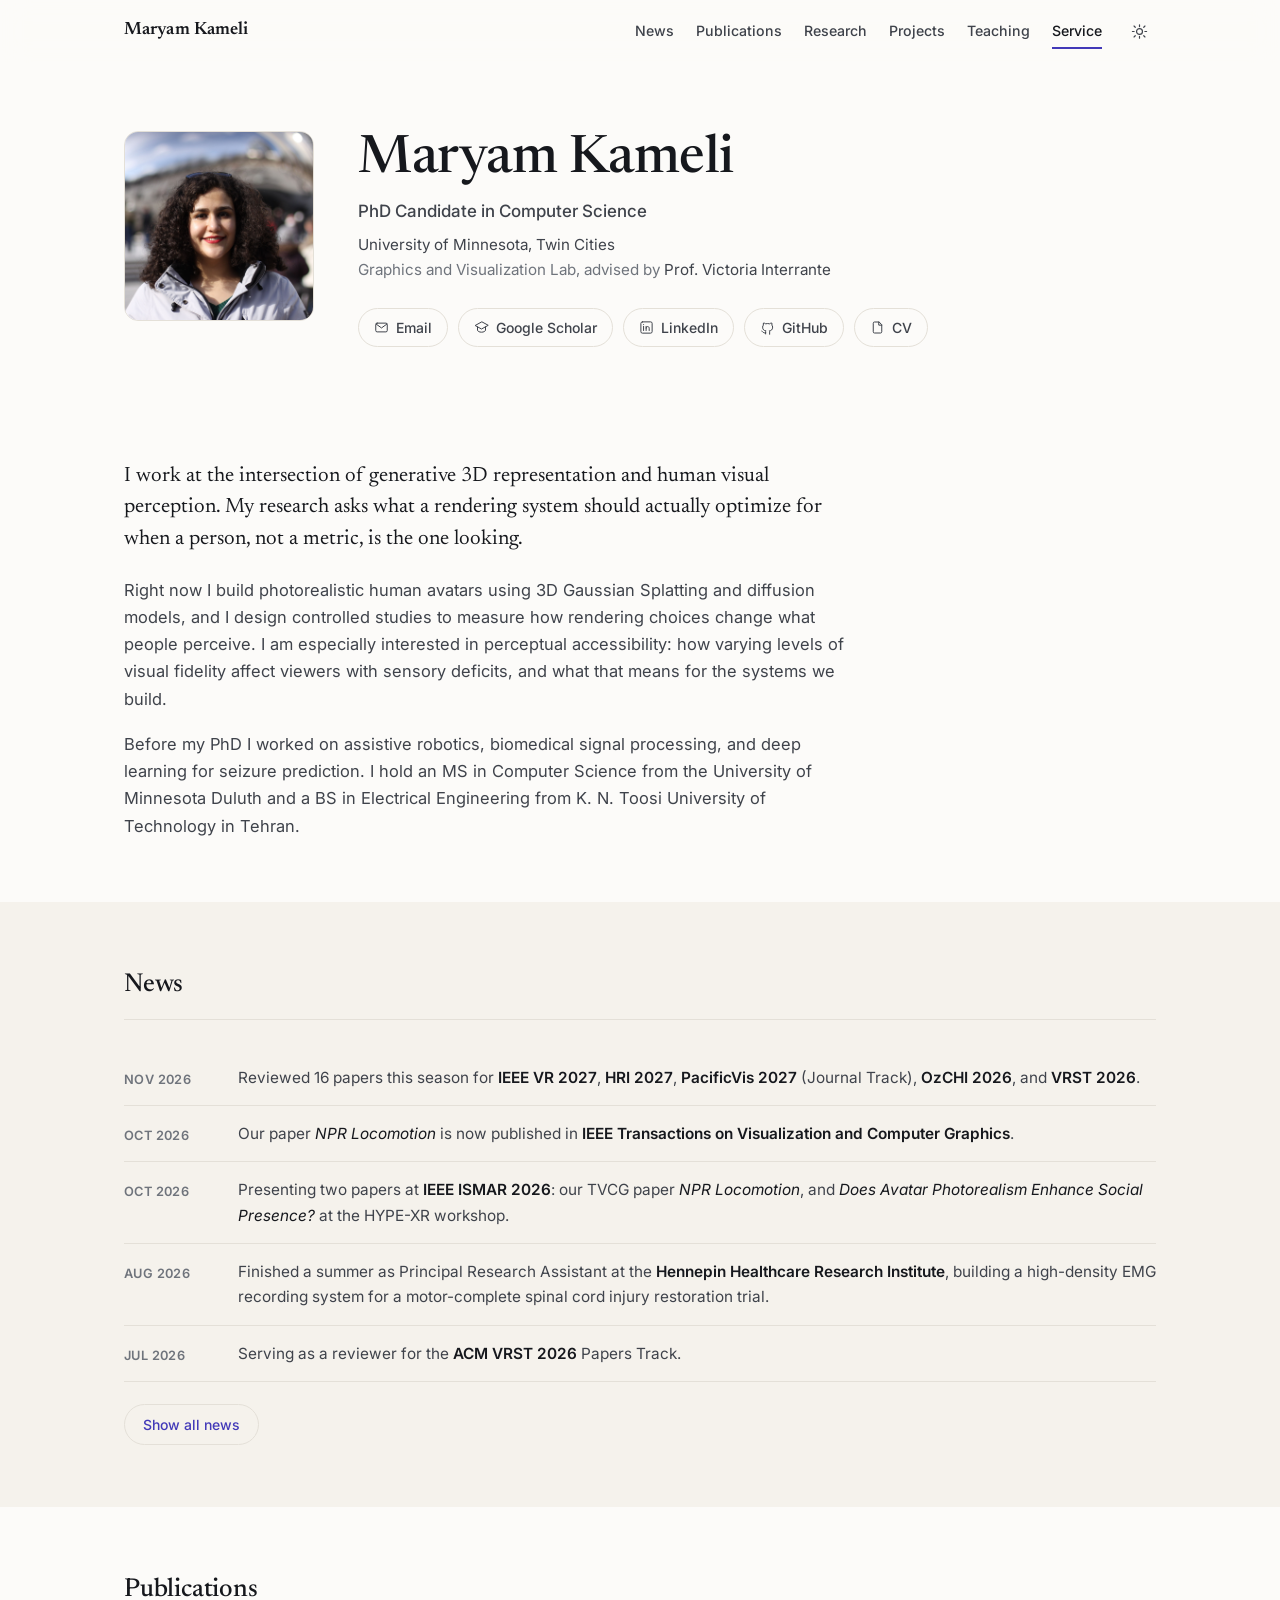
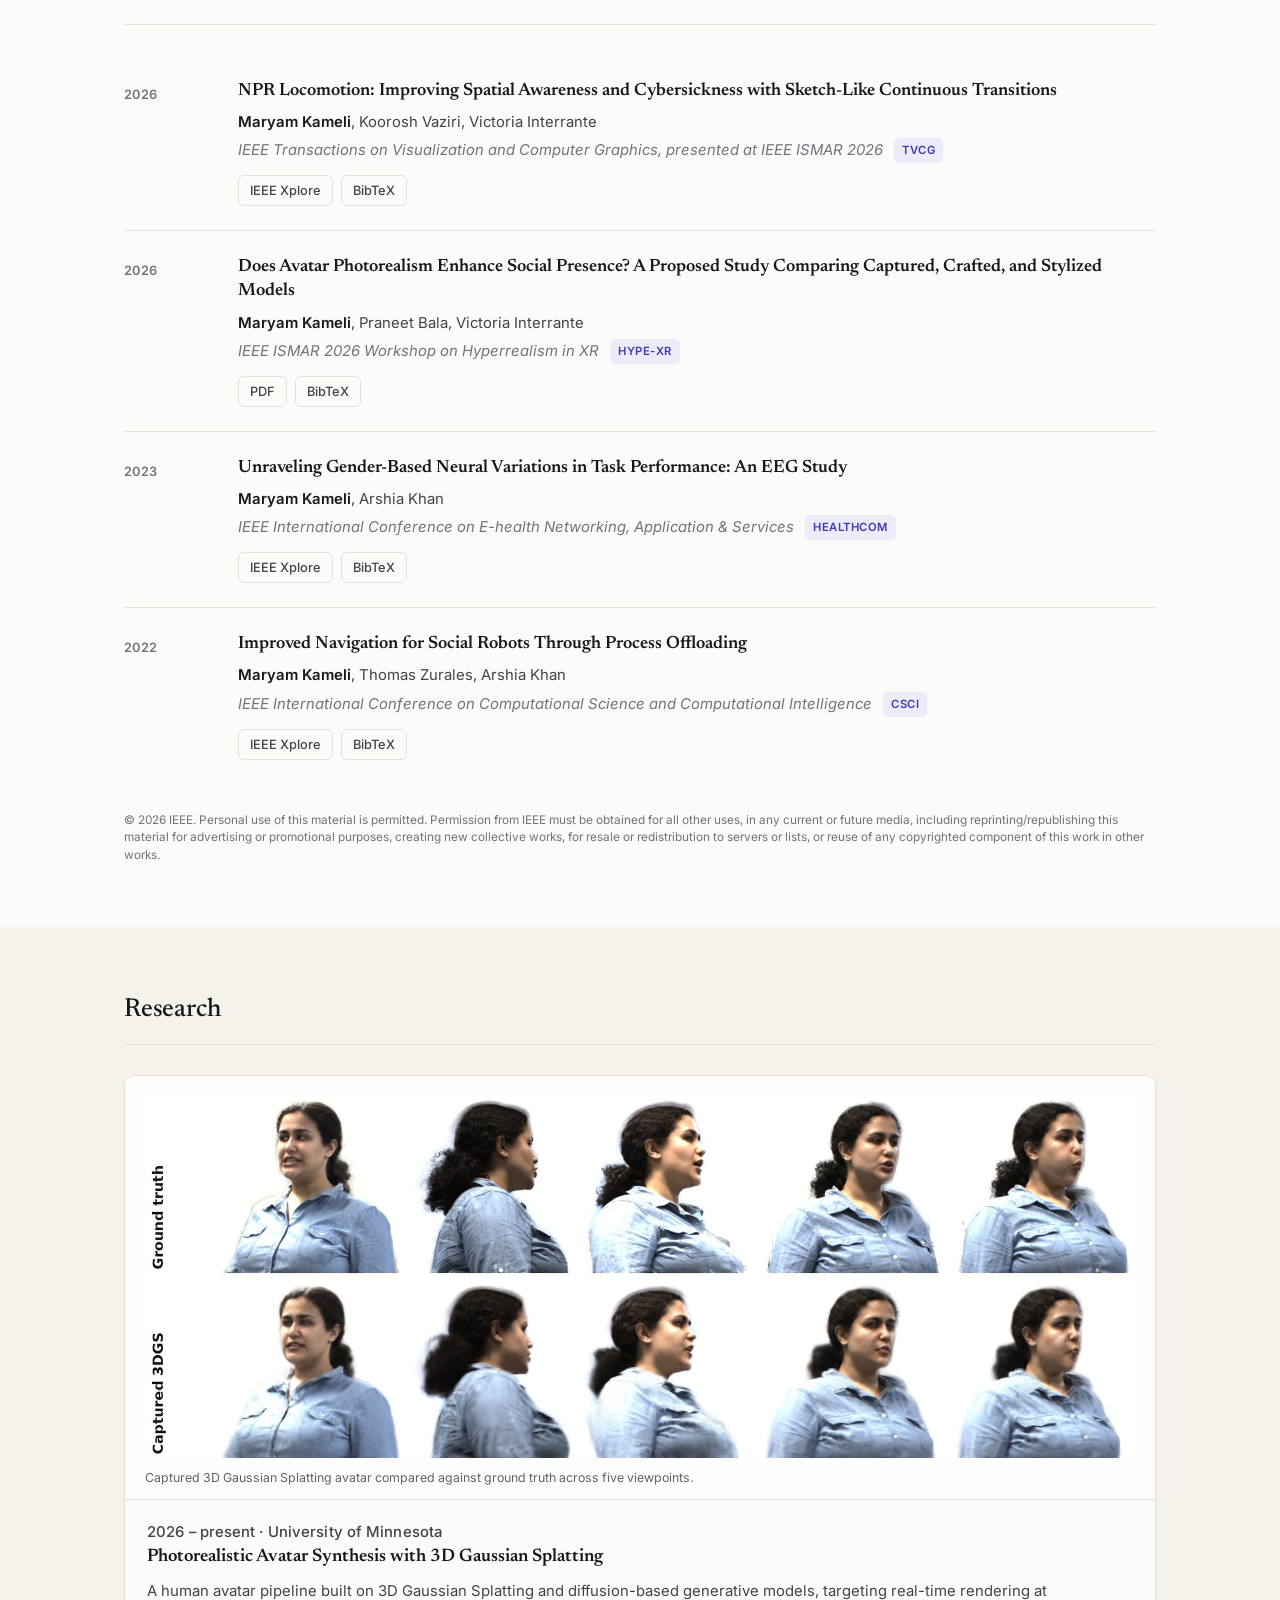
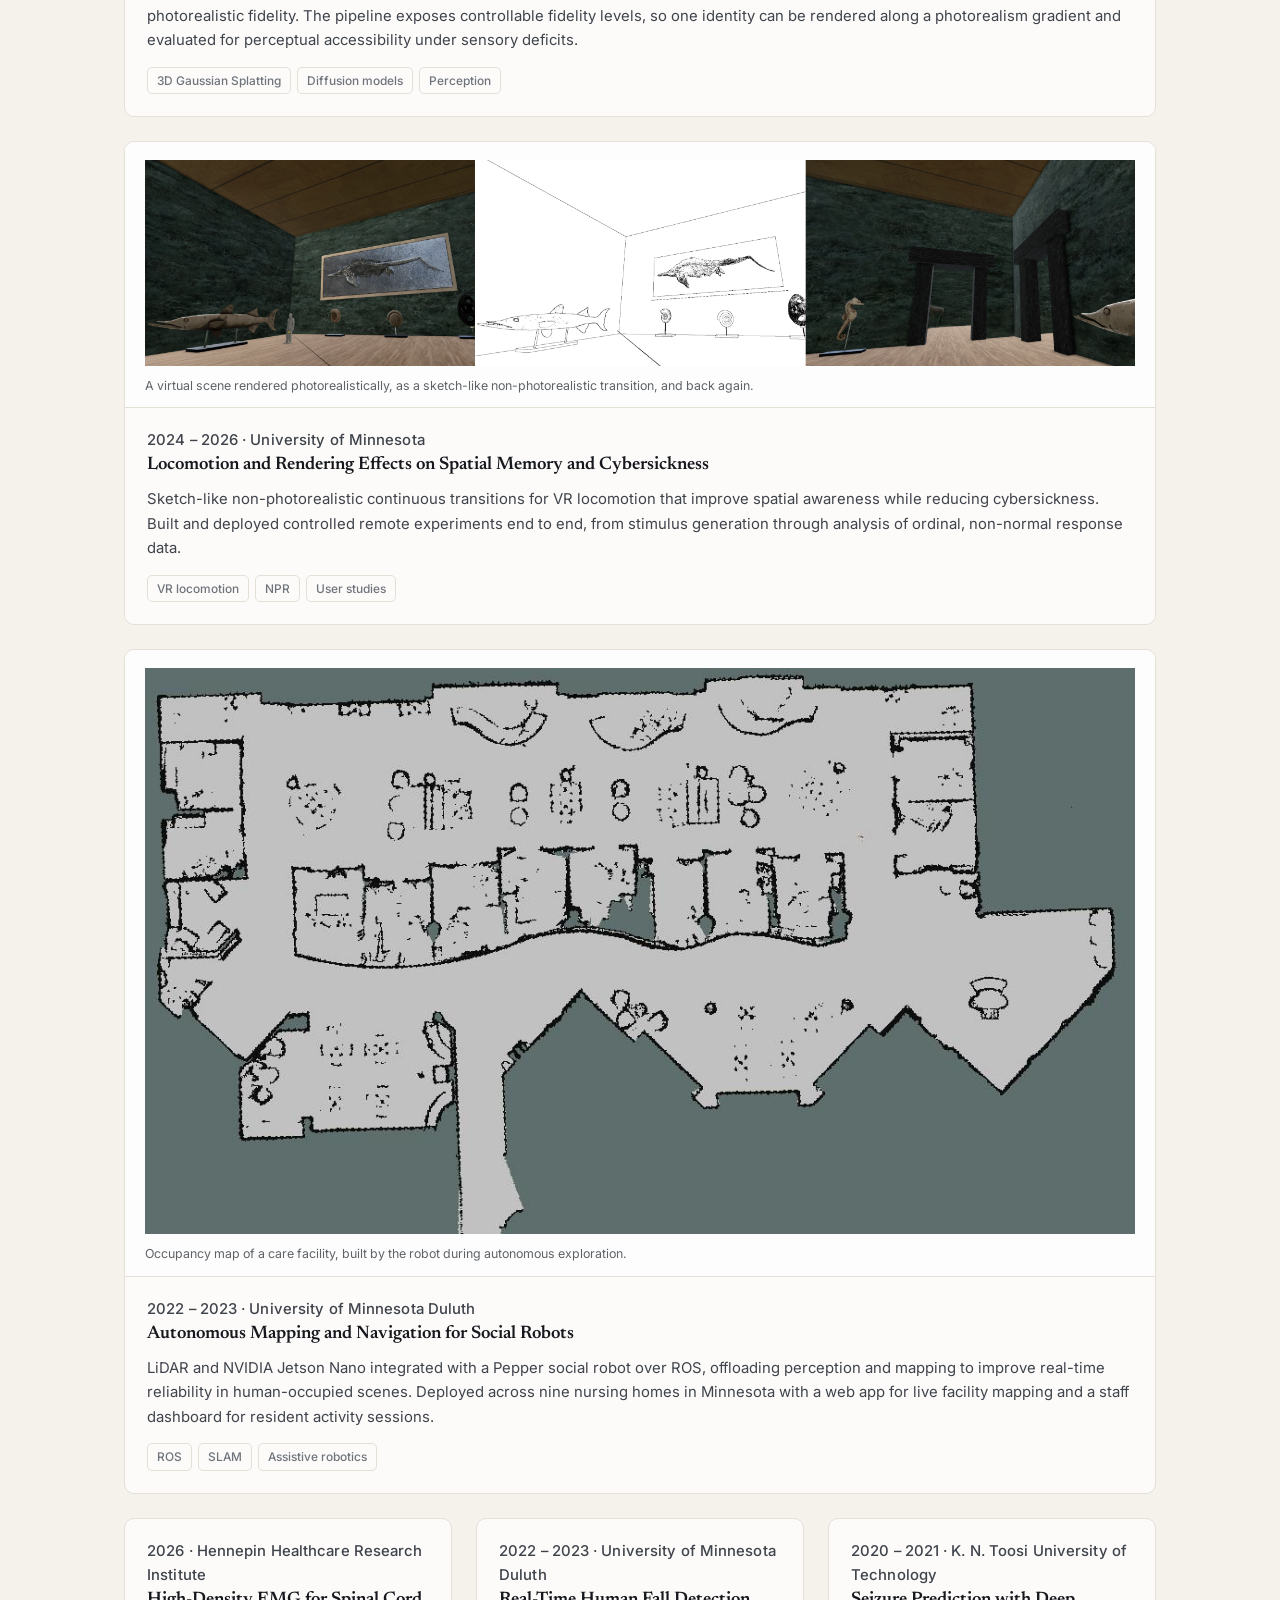
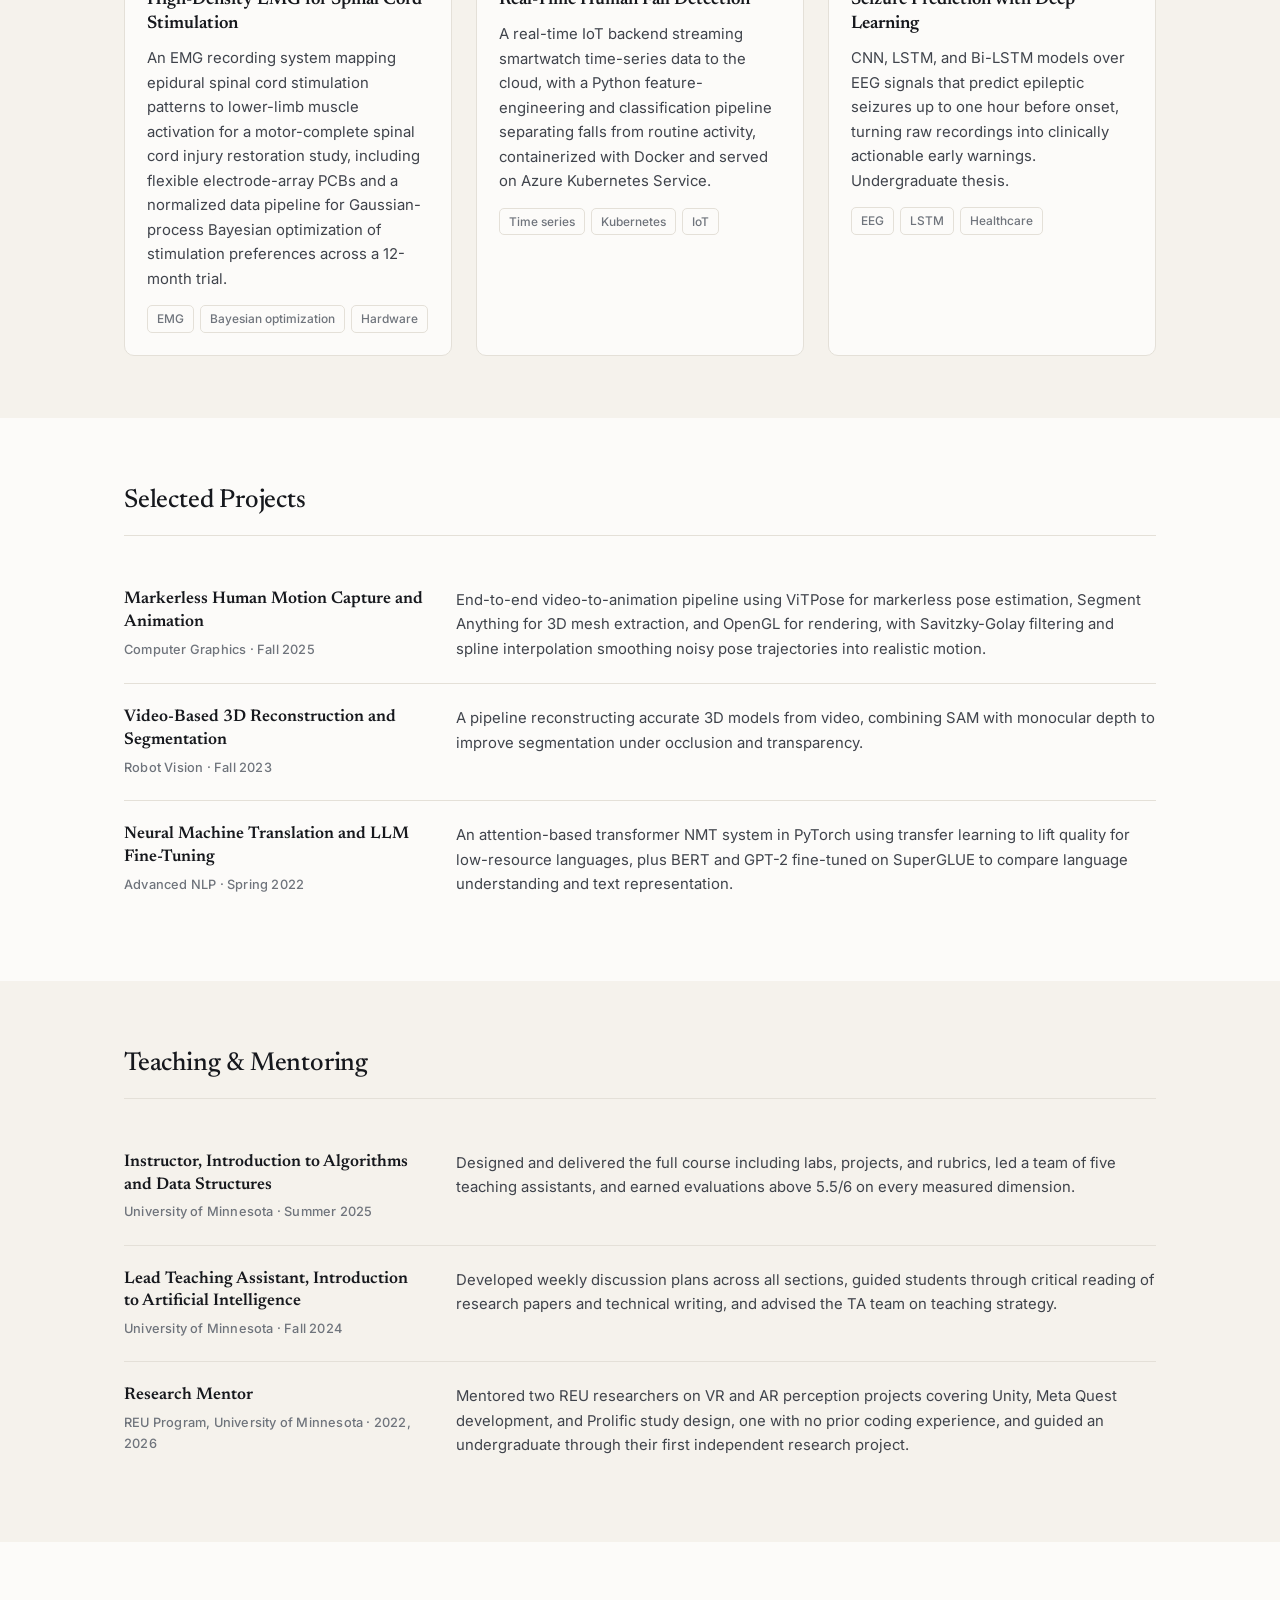
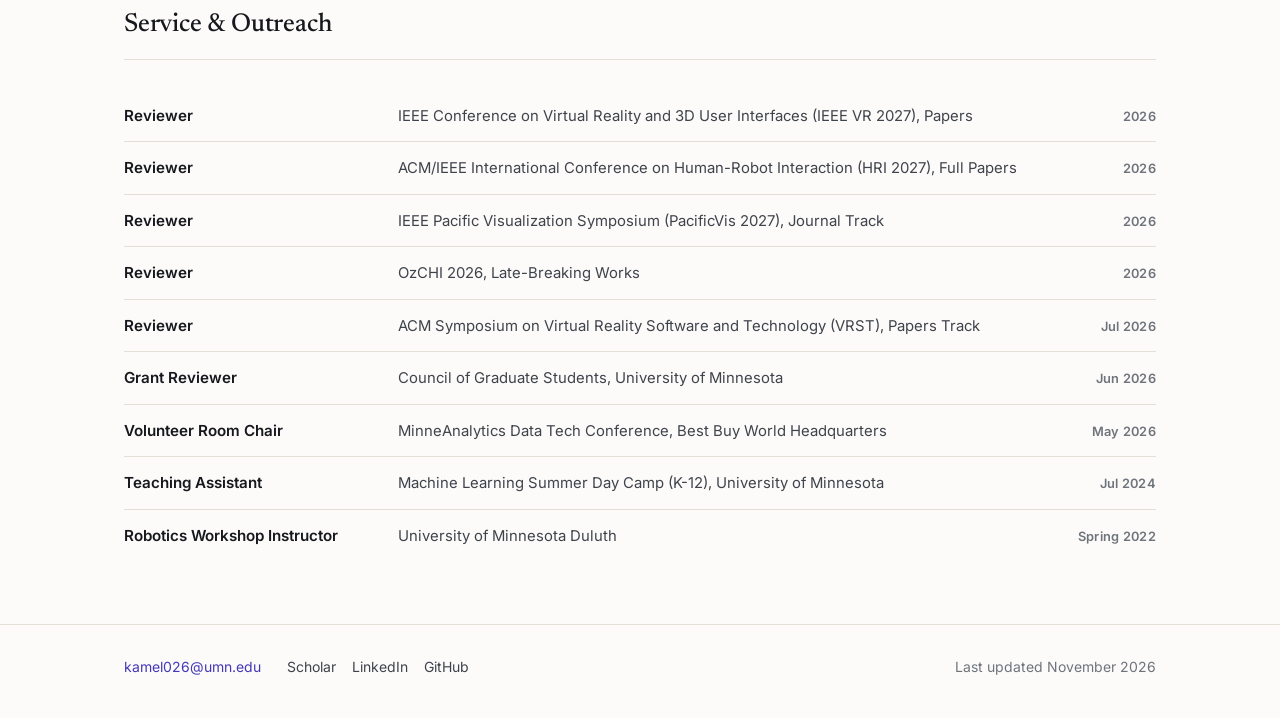
==== index.html @ 45cff77f "Add 2026 reviewing service" ====
<!DOCTYPE html>
<html lang="en">
<head>
<meta charset="utf-8">
<meta name="viewport" content="width=device-width, initial-scale=1">

<!-- ============ EDIT: page title and description ============ -->
<title>Maryam Kameli</title>
<meta name="description" content="Maryam Kameli is a PhD candidate in Computer Science at the University of Minnesota working on generative 3D representation and human visual perception.">
<meta name="author" content="Maryam Kameli">

<!-- Social preview. Replace the URL with your real site once it is live. -->
<meta property="og:type" content="website">
<meta property="og:title" content="Maryam Kameli">
<meta property="og:description" content="PhD candidate in Computer Science at the University of Minnesota. Generative 3D representation and human visual perception.">
<meta property="og:url" content="https://maryamkameli.github.io/">
<meta property="og:image" content="https://maryamkameli.github.io/assets/photo.jpg">
<meta name="twitter:card" content="summary">

<link rel="canonical" href="https://maryamkameli.github.io/">
<link rel="icon" href="data:image/svg+xml,<svg xmlns='http://www.w3.org/2000/svg' viewBox='0 0 100 100'><text y='.9em' font-size='90'>M</text></svg>">

<link rel="preconnect" href="https://fonts.googleapis.com">
<link rel="preconnect" href="https://fonts.gstatic.com" crossorigin>
<link href="https://fonts.googleapis.com/css2?family=Inter:wght@400;500;600&family=Newsreader:ital,opsz,wght@0,6..72,400;0,6..72,500;0,6..72,600;1,6..72,400&display=swap" rel="stylesheet">

<link rel="stylesheet" href="style.css">
</head>

<body>
<a class="skip" href="#main">Skip to content</a>

<!-- ============================ NAV ============================ -->
<header class="nav" id="nav">
  <div class="nav-inner">
    <a class="nav-name" href="#top">Maryam Kameli</a>

    <nav class="nav-links" id="navLinks" aria-label="Section navigation">
      <a href="#news">News</a>
      <a href="#publications">Publications</a>
      <a href="#research">Research</a>
      <a href="#projects">Projects</a>
      <a href="#teaching">Teaching</a>
      <a href="#service">Service</a>
    </nav>

    <div class="nav-actions">
      <button class="icon-btn" id="themeBtn" type="button" aria-label="Switch color theme">
        <svg class="i-sun" viewBox="0 0 24 24" aria-hidden="true"><circle cx="12" cy="12" r="4.2"/><path d="M12 2.6v2.4M12 19v2.4M4.4 12H2M22 12h-2.4M6.0 6.0 4.3 4.3M19.7 19.7 18 18M18 6.0l1.7-1.7M4.3 19.7 6.0 18"/></svg>
        <svg class="i-moon" viewBox="0 0 24 24" aria-hidden="true"><path d="M20.2 14.2A8.2 8.2 0 0 1 9.8 3.8a8.4 8.4 0 1 0 10.4 10.4z"/></svg>
      </button>
      <button class="icon-btn menu-btn" id="menuBtn" type="button" aria-label="Open menu" aria-expanded="false">
        <svg viewBox="0 0 24 24" aria-hidden="true"><path d="M3.5 7h17M3.5 12h17M3.5 17h17"/></svg>
      </button>
    </div>
  </div>
</header>

<main id="main">
<span id="top"></span>

<!-- ============================ HERO ============================ -->
<section class="hero">
  <div class="wrap hero-grid">

    <!-- EDIT: drop a square photo at assets/photo.jpg. If the file is missing,
         the initials below show instead, so the page never looks broken. -->
    <div class="portrait">
      <img src="assets/photo.jpg" alt="Maryam Kameli" onerror="this.style.display='none';this.nextElementSibling.style.display='flex'">
      <div class="portrait-fallback" style="display:none">MK</div>
    </div>

    <div class="hero-text">
      <h1>Maryam Kameli</h1>
      <p class="hero-role">PhD Candidate in Computer Science</p>
      <p class="hero-aff">
        <a href="https://cse.umn.edu/cs">University of Minnesota, Twin Cities</a><br>
        Graphics and Visualization Lab, advised by
        <a href="https://www-users.cse.umn.edu/~interran/">Prof. Victoria Interrante</a>
      </p>

      <!-- EDIT: your links. Delete any line you do not want. -->
      <ul class="links">
        <li><a href="mailto:kamel026@umn.edu">
          <svg viewBox="0 0 24 24" aria-hidden="true"><rect x="2.8" y="5" width="18.4" height="14" rx="2.2"/><path d="m3.4 6.5 8.6 6.2 8.6-6.2"/></svg>Email</a></li>
        <li><a href="https://scholar.google.com/citations?user=oxiSefEAAAAJ">
          <svg viewBox="0 0 24 24" aria-hidden="true"><path d="M12 3.2 1.8 8.8 12 14.4l10.2-5.6z"/><path d="M5.6 11v5.1c0 1.9 2.9 3.4 6.4 3.4s6.4-1.5 6.4-3.4V11"/></svg>Google Scholar</a></li>
        <li><a href="https://www.linkedin.com/in/maryam-kameli/">
          <svg viewBox="0 0 24 24" aria-hidden="true"><rect x="3" y="3" width="18" height="18" rx="2.4"/><path d="M7.3 10.2v6.6M7.3 7.4v.05M11.4 16.8v-6.6M11.4 13.1c0-1.6.9-2.6 2.4-2.6s2.5 1 2.5 2.7v3.6"/></svg>LinkedIn</a></li>
        <li><a href="https://github.com/maryamkameli">
          <svg viewBox="0 0 24 24" aria-hidden="true"><path d="M9.2 20.5c-4.4 1.3-4.4-2.3-6.2-2.8m12.4 5.1v-3.5c0-1 .1-1.4-.5-2 2.8-.3 5.3-1.4 5.3-6a4.7 4.7 0 0 0-1.3-3.2 4.3 4.3 0 0 0-.1-3.3s-1.1-.3-3.5 1.3a12 12 0 0 0-6.2 0C6.7 4.5 5.6 4.8 5.6 4.8a4.3 4.3 0 0 0-.1 3.3A4.7 4.7 0 0 0 4.2 11.3c0 4.6 2.5 5.7 5.3 6-.4.4-.5.9-.5 1.5v3.5"/></svg>GitHub</a></li>
        <!-- EDIT: put your CV pdf at assets/cv.pdf -->
        <li><a href="assets/cv.pdf">
          <svg viewBox="0 0 24 24" aria-hidden="true"><path d="M14 3.2H7.2A2 2 0 0 0 5.2 5.2v13.6a2 2 0 0 0 2 2h9.6a2 2 0 0 0 2-2V8.2z"/><path d="M14 3.2v5h4.8"/></svg>CV</a></li>
      </ul>
    </div>
  </div>
</section>

<!-- ============================ ABOUT ============================ -->
<section class="section" id="about">
  <div class="wrap">
    <!-- EDIT: this is your bio. Keep it to two or three short paragraphs. -->
    <div class="prose">
      <p class="lead">I work at the intersection of generative 3D representation and human visual perception. My research asks what a rendering system should actually optimize for when a person, not a metric, is the one looking.</p>

      <p>Right now I build photorealistic human avatars using 3D Gaussian Splatting and diffusion models, and I design controlled studies to measure how rendering choices change what people perceive. I am especially interested in perceptual accessibility: how varying levels of visual fidelity affect viewers with sensory deficits, and what that means for the systems we build.</p>

      <p>Before my PhD I worked on assistive robotics, biomedical signal processing, and deep learning for seizure prediction. I hold an MS in Computer Science from the University of Minnesota Duluth and a BS in Electrical Engineering from K. N. Toosi University of Technology in Tehran.</p>
    </div>
  </div>
</section>

<!-- ============================ NEWS ============================
     TO ADD AN ITEM: copy one <li class="news-item"> block, put it at the
     TOP of the list, and edit the date and text. Nothing else to change.
     Items past the fifth are hidden behind the "Show all" button.
================================================================= -->
<section class="section alt" id="news">
  <div class="wrap">
    <h2 class="h-section">News</h2>

    <ul class="news" id="newsList">

      <li class="news-item">
        <div class="news-date">Nov 2026</div>
        <div class="news-body">Reviewed 16 papers this season for <strong>IEEE VR 2027</strong>, <strong>HRI 2027</strong>, <strong>PacificVis 2027</strong> (Journal Track), <strong>OzCHI 2026</strong>, and <strong>VRST 2026</strong>.</div>
      </li>

      <li class="news-item">
        <div class="news-date">Oct 2026</div>
        <div class="news-body">Our paper <a href="https://doi.org/10.1109/TVCG.2026.3747469"><em>NPR Locomotion</em></a> is now published in <strong>IEEE Transactions on Visualization and Computer Graphics</strong>.</div>
      </li>

      <li class="news-item">
        <div class="news-date">Oct 2026</div>
        <div class="news-body">Presenting two papers at <strong>IEEE ISMAR 2026</strong>: our TVCG paper <a href="#publications"><em>NPR Locomotion</em></a>, and <a href="#publications"><em>Does Avatar Photorealism Enhance Social Presence?</em></a> at the HYPE-XR workshop.</div>
      </li>

      <li class="news-item">
        <div class="news-date">Aug 2026</div>
        <div class="news-body">Finished a summer as Principal Research Assistant at the <strong>Hennepin Healthcare Research Institute</strong>, building a high-density EMG recording system for a motor-complete spinal cord injury restoration trial.</div>
      </li>

      <li class="news-item">
        <div class="news-date">Jul 2026</div>
        <div class="news-body">Serving as a reviewer for the <strong>ACM VRST 2026</strong> Papers Track.</div>
      </li>

      <li class="news-item">
        <div class="news-date">Jun 2026</div>
        <div class="news-body">Mentored two undergraduate researchers through the <strong>REU program</strong> at the University of Minnesota on VR and AR perception projects.</div>
      </li>

      <!-- EDIT: set the real month for this paper -->
      <li class="news-item">
        <div class="news-date">2026</div>
        <div class="news-body">Our paper <em>Does Avatar Photorealism Enhance Social Presence?</em> was accepted to the <strong>IEEE ISMAR Workshop on Hyperrealism in XR</strong>.</div>
      </li>

      <!-- EDIT: set the real month for this paper -->
      <li class="news-item">
        <div class="news-date">2026</div>
        <div class="news-body"><em>NPR Locomotion</em> was accepted as an <strong>IEEE TVCG</strong> journal paper, to be presented at IEEE ISMAR 2026.</div>
      </li>

      <li class="news-item">
        <div class="news-date">May 2026</div>
        <div class="news-body">Volunteer room chair at the <strong>MinneAnalytics Data Tech</strong> conference, held at Best Buy World Headquarters.</div>
      </li>

      <li class="news-item">
        <div class="news-date">Feb 2026</div>
        <div class="news-body">Passed my <strong>oral preliminary examination</strong>.</div>
      </li>

      <li class="news-item">
        <div class="news-date">Sum 2025</div>
        <div class="news-body">Taught <strong>Introduction to Algorithms and Data Structures</strong> as instructor of record, leading a team of five teaching assistants.</div>
      </li>

    </ul>

    <button class="more-btn" id="newsMore" type="button" hidden>Show all news</button>
  </div>
</section>

<!-- ============================ PUBLICATIONS ============================
     TO ADD A PAPER: copy one <li class="pub"> block to the top of the list.
     Fill in the href on each chip. Delete chips you do not have links for.
======================================================================== -->
<section class="section" id="publications">
  <div class="wrap">
    <h2 class="h-section">Publications</h2>

    <ol class="pubs">

      <!-- Each paper: "PDF" links the author copy in assets/papers/, and the
           BibTeX button reveals the citation block right below the links. -->
      <li class="pub">
        <div class="pub-year">2026</div>
        <div class="pub-body">
          <h3 class="pub-title">NPR Locomotion: Improving Spatial Awareness and Cybersickness with Sketch-Like Continuous Transitions</h3>
          <p class="pub-authors"><strong>Maryam Kameli</strong>, Koorosh Vaziri, Victoria Interrante</p>
          <p class="pub-venue">IEEE Transactions on Visualization and Computer Graphics, presented at IEEE ISMAR 2026 <span class="badge">TVCG</span></p>
          <p class="pub-links">
            <a href="https://doi.org/10.1109/TVCG.2026.3747469">IEEE Xplore</a>
            <button class="bib-btn" type="button" aria-expanded="false" aria-controls="bib-npr">BibTeX</button>
          </p>
          <div class="bib" id="bib-npr" hidden>
            <button class="bib-copy" type="button">Copy</button>
<pre>@article{kameli2026npr,
  author  = {Kameli, Maryam and Vaziri, Koorosh and Interrante, Victoria},
  title   = {{NPR} Locomotion: Improving Spatial Awareness and Cybersickness
             with Sketch-Like Continuous Transitions},
  journal = {IEEE Transactions on Visualization and Computer Graphics},
  year    = {2026},
  pages   = {1--11},
  doi     = {10.1109/TVCG.2026.3747469}
}</pre>
          </div>
        </div>
      </li>

      <li class="pub">
        <div class="pub-year">2026</div>
        <div class="pub-body">
          <h3 class="pub-title">Does Avatar Photorealism Enhance Social Presence? A Proposed Study Comparing Captured, Crafted, and Stylized Models</h3>
          <p class="pub-authors"><strong>Maryam Kameli</strong>, Praneet Bala, Victoria Interrante</p>
          <p class="pub-venue">IEEE ISMAR 2026 Workshop on Hyperrealism in XR <span class="badge">HYPE-XR</span></p>
          <p class="pub-links">
            <a href="assets/papers/kameli2026avatar-photorealism.pdf">PDF</a>
            <button class="bib-btn" type="button" aria-expanded="false" aria-controls="bib-avatar">BibTeX</button>
          </p>
          <div class="bib" id="bib-avatar" hidden>
            <button class="bib-copy" type="button">Copy</button>
<pre>@inproceedings{kameli2026avatar,
  author    = {Kameli, Maryam and Bala, Praneet and Interrante, Victoria},
  title     = {Does Avatar Photorealism Enhance Social Presence? {A} Proposed
               Study Comparing Captured, Crafted, and Stylized Models},
  booktitle = {IEEE ISMAR 2026 Workshop on Hyperrealism in XR (HYPE-XR)},
  year      = {2026}
}</pre>
          </div>
        </div>
      </li>

      <li class="pub">
        <div class="pub-year">2023</div>
        <div class="pub-body">
          <h3 class="pub-title">Unraveling Gender-Based Neural Variations in Task Performance: An EEG Study</h3>
          <p class="pub-authors"><strong>Maryam Kameli</strong>, Arshia Khan</p>
          <p class="pub-venue">IEEE International Conference on E-health Networking, Application &amp; Services <span class="badge">Healthcom</span></p>
          <p class="pub-links">
            <a href="https://doi.org/10.1109/Healthcom56612.2023.10472345">IEEE Xplore</a>
            <button class="bib-btn" type="button" aria-expanded="false" aria-controls="bib-eeg">BibTeX</button>
          </p>
          <div class="bib" id="bib-eeg" hidden>
            <button class="bib-copy" type="button">Copy</button>
<pre>@inproceedings{kameli2023eeg,
  author    = {Kameli, Maryam and Khan, Arshia},
  title     = {Unraveling Gender-Based Neural Variations in Task Performance:
               An {EEG} Study},
  booktitle = {2023 IEEE International Conference on E-health Networking,
               Application \&amp; Services (Healthcom)},
  pages     = {300--306},
  year      = {2023},
  doi       = {10.1109/Healthcom56612.2023.10472345}
}</pre>
          </div>
        </div>
      </li>

      <li class="pub">
        <div class="pub-year">2022</div>
        <div class="pub-body">
          <h3 class="pub-title">Improved Navigation for Social Robots Through Process Offloading</h3>
          <p class="pub-authors"><strong>Maryam Kameli</strong>, Thomas Zurales, Arshia Khan</p>
          <p class="pub-venue">IEEE International Conference on Computational Science and Computational Intelligence <span class="badge">CSCI</span></p>
          <p class="pub-links">
            <a href="https://doi.org/10.1109/CSCI58124.2022.00309">IEEE Xplore</a>
            <button class="bib-btn" type="button" aria-expanded="false" aria-controls="bib-robot">BibTeX</button>
          </p>
          <div class="bib" id="bib-robot" hidden>
            <button class="bib-copy" type="button">Copy</button>
<pre>@inproceedings{kameli2022navigation,
  author    = {Kameli, Maryam and Zurales, Thomas and Khan, Arshia},
  title     = {Improved Navigation for Social Robots Through Process Offloading},
  booktitle = {2022 International Conference on Computational Science and
               Computational Intelligence (CSCI)},
  pages     = {1743--1748},
  year      = {2022},
  doi       = {10.1109/CSCI58124.2022.00309}
}</pre>
          </div>
        </div>
      </li>

    </ol>

    <!-- IEEE requires this notice wherever authors post their own copies. -->
    <p class="pub-note">&copy; 2026 IEEE. Personal use of this material is permitted. Permission from IEEE must be obtained for all other uses, in any current or future media, including reprinting/republishing this material for advertising or promotional purposes, creating new collective works, for resale or redistribution to servers or lists, or reuse of any copyrighted component of this work in other works.</p>
  </div>
</section>

<!-- ============================ RESEARCH ============================ -->
<section class="section alt" id="research">
  <div class="wrap">
    <h2 class="h-section">Research</h2>

    <div class="cards">

      <!-- FEATURED: paper teaser figures span the full width so the figure
           is readable at its native proportions instead of being cropped. -->
      <article class="card wide">
        <figure class="plate">
          <img src="assets/avatar-3dgs.jpg" width="1800" height="662"
               alt="Two rows of renderings of the same person from five viewpoints. The top row is ground truth video, the bottom row is the captured 3D Gaussian Splatting reconstruction.">
          <figcaption>Captured 3D Gaussian Splatting avatar compared against ground truth across five viewpoints.</figcaption>
        </figure>
        <div class="card-body">
          <p class="card-meta">2026 &ndash; present &middot; University of Minnesota</p>
          <h3>Photorealistic Avatar Synthesis with 3D Gaussian Splatting</h3>
          <p>A human avatar pipeline built on 3D Gaussian Splatting and diffusion-based generative models, targeting real-time rendering at photorealistic fidelity. The pipeline exposes controllable fidelity levels, so one identity can be rendered along a photorealism gradient and evaluated for perceptual accessibility under sensory deficits.</p>
          <p class="card-tags"><span>3D Gaussian Splatting</span><span>Diffusion models</span><span>Perception</span></p>
        </div>
      </article>

      <article class="card wide">
        <figure class="plate">
          <img src="assets/npr-locomotion.jpg" width="1126" height="240" loading="lazy"
               alt="Three views of the same virtual museum room: a photorealistic render, a sketch-like line drawing of the same scene, and a further photorealistic view.">
          <figcaption>A virtual scene rendered photorealistically, as a sketch-like non-photorealistic transition, and back again.</figcaption>
        </figure>
        <div class="card-body">
          <p class="card-meta">2024 &ndash; 2026 &middot; University of Minnesota</p>
          <h3>Locomotion and Rendering Effects on Spatial Memory and Cybersickness</h3>
          <p>Sketch-like non-photorealistic continuous transitions for VR locomotion that improve spatial awareness while reducing cybersickness. Built and deployed controlled remote experiments end to end, from stimulus generation through analysis of ordinal, non-normal response data.</p>
          <p class="card-tags"><span>VR locomotion</span><span>NPR</span><span>User studies</span></p>
        </div>
      </article>

      <article class="card wide">
        <figure class="plate">
          <img src="assets/robot-slam-map.jpg" width="1700" height="980" loading="lazy"
               alt="A two-dimensional occupancy grid map of a single-floor care facility, with corridors, rooms, doorways, and furniture outlines traced by the robot's LiDAR.">
          <figcaption>Occupancy map of a care facility, built by the robot during autonomous exploration.</figcaption>
        </figure>
        <div class="card-body">
          <p class="card-meta">2022 &ndash; 2023 &middot; University of Minnesota Duluth</p>
          <h3>Autonomous Mapping and Navigation for Social Robots</h3>
          <p>LiDAR and NVIDIA Jetson Nano integrated with a Pepper social robot over ROS, offloading perception and mapping to improve real-time reliability in human-occupied scenes. Deployed across nine nursing homes in Minnesota with a web app for live facility mapping and a staff dashboard for resident activity sessions.</p>
          <p class="card-tags"><span>ROS</span><span>SLAM</span><span>Assistive robotics</span></p>
        </div>
      </article>
      <article class="card">
        <div class="card-body">
          <p class="card-meta">2026 &middot; Hennepin Healthcare Research Institute</p>
          <h3>High-Density EMG for Spinal Cord Stimulation</h3>
          <p>An EMG recording system mapping epidural spinal cord stimulation patterns to lower-limb muscle activation for a motor-complete spinal cord injury restoration study, including flexible electrode-array PCBs and a normalized data pipeline for Gaussian-process Bayesian optimization of stimulation preferences across a 12-month trial.</p>
          <p class="card-tags"><span>EMG</span><span>Bayesian optimization</span><span>Hardware</span></p>
        </div>
      </article>


      <article class="card">
        <div class="card-body">
          <p class="card-meta">2022 &ndash; 2023 &middot; University of Minnesota Duluth</p>
          <h3>Real-Time Human Fall Detection</h3>
          <p>A real-time IoT backend streaming smartwatch time-series data to the cloud, with a Python feature-engineering and classification pipeline separating falls from routine activity, containerized with Docker and served on Azure Kubernetes Service.</p>
          <p class="card-tags"><span>Time series</span><span>Kubernetes</span><span>IoT</span></p>
        </div>
      </article>

      <article class="card">
        <div class="card-body">
          <p class="card-meta">2020 &ndash; 2021 &middot; K. N. Toosi University of Technology</p>
          <h3>Seizure Prediction with Deep Learning</h3>
          <p>CNN, LSTM, and Bi-LSTM models over EEG signals that predict epileptic seizures up to one hour before onset, turning raw recordings into clinically actionable early warnings. Undergraduate thesis.</p>
          <p class="card-tags"><span>EEG</span><span>LSTM</span><span>Healthcare</span></p>
        </div>
      </article>

    </div>
  </div>
</section>

<!-- ============================ PROJECTS ============================ -->
<section class="section" id="projects">
  <div class="wrap">
    <h2 class="h-section">Selected Projects</h2>

    <div class="rows">

      <div class="row">
        <div class="row-title">
          <h3>Markerless Human Motion Capture and Animation</h3>
          <p class="row-meta">Computer Graphics &middot; Fall 2025</p>
        </div>
        <div class="row-body">
          <p>End-to-end video-to-animation pipeline using ViTPose for markerless pose estimation, Segment Anything for 3D mesh extraction, and OpenGL for rendering, with Savitzky-Golay filtering and spline interpolation smoothing noisy pose trajectories into realistic motion.</p>
        </div>
      </div>

      <div class="row">
        <div class="row-title">
          <h3>Video-Based 3D Reconstruction and Segmentation</h3>
          <p class="row-meta">Robot Vision &middot; Fall 2023</p>
        </div>
        <div class="row-body">
          <p>A pipeline reconstructing accurate 3D models from video, combining SAM with monocular depth to improve segmentation under occlusion and transparency.</p>
        </div>
      </div>

      <div class="row">
        <div class="row-title">
          <h3>Neural Machine Translation and LLM Fine-Tuning</h3>
          <p class="row-meta">Advanced NLP &middot; Spring 2022</p>
        </div>
        <div class="row-body">
          <p>An attention-based transformer NMT system in PyTorch using transfer learning to lift quality for low-resource languages, plus BERT and GPT-2 fine-tuned on SuperGLUE to compare language understanding and text representation.</p>
        </div>
      </div>

    </div>
  </div>
</section>

<!-- ============================ TEACHING ============================ -->
<section class="section alt" id="teaching">
  <div class="wrap">
    <h2 class="h-section">Teaching &amp; Mentoring</h2>

    <div class="rows">

      <div class="row">
        <div class="row-title">
          <h3>Instructor, Introduction to Algorithms and Data Structures</h3>
          <p class="row-meta">University of Minnesota &middot; Summer 2025</p>
        </div>
        <div class="row-body">
          <p>Designed and delivered the full course including labs, projects, and rubrics, led a team of five teaching assistants, and earned evaluations above 5.5/6 on every measured dimension.</p>
        </div>
      </div>

      <div class="row">
        <div class="row-title">
          <h3>Lead Teaching Assistant, Introduction to Artificial Intelligence</h3>
          <p class="row-meta">University of Minnesota &middot; Fall 2024</p>
        </div>
        <div class="row-body">
          <p>Developed weekly discussion plans across all sections, guided students through critical reading of research papers and technical writing, and advised the TA team on teaching strategy.</p>
        </div>
      </div>

      <div class="row">
        <div class="row-title">
          <h3>Research Mentor</h3>
          <p class="row-meta">REU Program, University of Minnesota &middot; 2022, 2026</p>
        </div>
        <div class="row-body">
          <p>Mentored two REU researchers on VR and AR perception projects covering Unity, Meta Quest development, and Prolific study design, one with no prior coding experience, and guided an undergraduate through their first independent research project.</p>
        </div>
      </div>

    </div>
  </div>
</section>

<!-- ============================ SERVICE ============================ -->
<section class="section" id="service">
  <div class="wrap">
    <h2 class="h-section">Service &amp; Outreach</h2>

    <ul class="service">
      <li>
        <div class="svc-role">Reviewer</div>
        <div class="svc-where">IEEE Conference on Virtual Reality and 3D User Interfaces (IEEE VR 2027), Papers</div>
        <div class="svc-when">2026</div>
      </li>
      <li>
        <div class="svc-role">Reviewer</div>
        <div class="svc-where">ACM/IEEE International Conference on Human-Robot Interaction (HRI 2027), Full Papers</div>
        <div class="svc-when">2026</div>
      </li>
      <li>
        <div class="svc-role">Reviewer</div>
        <div class="svc-where">IEEE Pacific Visualization Symposium (PacificVis 2027), Journal Track</div>
        <div class="svc-when">2026</div>
      </li>
      <li>
        <div class="svc-role">Reviewer</div>
        <div class="svc-where">OzCHI 2026, Late-Breaking Works</div>
        <div class="svc-when">2026</div>
      </li>
      <li>
        <div class="svc-role">Reviewer</div>
        <div class="svc-where">ACM Symposium on Virtual Reality Software and Technology (VRST), Papers Track</div>
        <div class="svc-when">Jul 2026</div>
      </li>
      <li>
        <div class="svc-role">Grant Reviewer</div>
        <div class="svc-where">Council of Graduate Students, University of Minnesota</div>
        <div class="svc-when">Jun 2026</div>
      </li>
      <li>
        <div class="svc-role">Volunteer Room Chair</div>
        <div class="svc-where">MinneAnalytics Data Tech Conference, Best Buy World Headquarters</div>
        <div class="svc-when">May 2026</div>
      </li>
      <li>
        <div class="svc-role">Teaching Assistant</div>
        <div class="svc-where">Machine Learning Summer Day Camp (K-12), University of Minnesota</div>
        <div class="svc-when">Jul 2024</div>
      </li>
      <li>
        <div class="svc-role">Robotics Workshop Instructor</div>
        <div class="svc-where">University of Minnesota Duluth</div>
        <div class="svc-when">Spring 2022</div>
      </li>
    </ul>
  </div>
</section>

</main>

<!-- ============================ FOOTER ============================ -->
<footer class="footer">
  <div class="wrap footer-inner">
    <p><a href="mailto:kamel026@umn.edu">kamel026@umn.edu</a></p>
    <p class="footer-links">
      <a href="https://scholar.google.com/citations?user=oxiSefEAAAAJ">Scholar</a>
      <a href="https://www.linkedin.com/in/maryam-kameli/">LinkedIn</a>
      <a href="https://github.com/maryamkameli">GitHub</a>
    </p>
    <!-- EDIT: bump this when you update the site -->
    <p class="footer-note">Last updated November 2026</p>
  </div>
</footer>

<script src="main.js"></script>
</body>
</html>
---- style.css ----
/* =========================================================
   Maryam Kameli — personal site
   Everything you might want to change lives in :root below.
   ========================================================= */

:root {
  /* ---- colors (light) ---- */
  --paper:      #fcfbf9;
  --paper-alt:  #f5f2ec;
  --ink:        #16181d;
  --ink-2:      #3f434b;
  --muted:      #6f747c;
  --line:       #e4e0d8;
  --accent:     #4239b8;
  --accent-soft:#ecebfa;

  /* ---- type ---- */
  --font-body: "Inter", ui-sans-serif, system-ui, -apple-system, "Segoe UI", Roboto, sans-serif;
  --font-display: "Newsreader", ui-serif, Georgia, "Times New Roman", serif;

  /* ---- layout ---- */
  --wrap: 1080px;
  --narrow: 720px;
  --pad: 24px;
  --radius: 10px;

  color-scheme: light;
}

/* dark, following the visitor's system setting */
@media (prefers-color-scheme: dark) {
  :root:not([data-theme="light"]) {
    --paper:      #0f1116;
    --paper-alt:  #151821;
    --ink:        #e9eaef;
    --ink-2:      #bcc1cb;
    --muted:      #878d98;
    --line:       #242833;
    --accent:     #a5abff;
    --accent-soft:#1c1f33;
    color-scheme: dark;
  }
}
/* dark, when the visitor clicks the toggle */
:root[data-theme="dark"] {
  --paper:      #0f1116;
  --paper-alt:  #151821;
  --ink:        #e9eaef;
  --ink-2:      #bcc1cb;
  --muted:      #878d98;
  --line:       #242833;
  --accent:     #a5abff;
  --accent-soft:#1c1f33;
  color-scheme: dark;
}

/* ---------------------------------------------------------
   base
   --------------------------------------------------------- */
*, *::before, *::after { box-sizing: border-box; }

html { scroll-behavior: smooth; scroll-padding-top: 84px; }
@media (prefers-reduced-motion: reduce) {
  html { scroll-behavior: auto; }
  *, *::before, *::after { animation-duration: .01ms !important; transition-duration: .01ms !important; }
}

body {
  margin: 0;
  background: var(--paper);
  color: var(--ink);
  font-family: var(--font-body);
  font-size: 16.5px;
  line-height: 1.65;
  -webkit-font-smoothing: antialiased;
  text-rendering: optimizeLegibility;
}

img { max-width: 100%; display: block; }

a { color: var(--accent); text-decoration: none; }
a:hover { text-decoration: underline; text-underline-offset: 3px; }

:focus-visible {
  outline: 2px solid var(--accent);
  outline-offset: 3px;
  border-radius: 3px;
}

.skip {
  position: absolute; left: -9999px;
  background: var(--ink); color: var(--paper);
  padding: 10px 16px; border-radius: 6px; z-index: 100;
}
.skip:focus { left: 12px; top: 12px; }

.wrap { max-width: var(--wrap); margin: 0 auto; padding: 0 var(--pad); }
.narrow { max-width: var(--narrow); }

/* ---------------------------------------------------------
   nav
   --------------------------------------------------------- */
.nav {
  position: sticky; top: 0; z-index: 50;
  background: color-mix(in srgb, var(--paper) 88%, transparent);
  backdrop-filter: saturate(180%) blur(14px);
  -webkit-backdrop-filter: saturate(180%) blur(14px);
  border-bottom: 1px solid transparent;
  transition: border-color .25s ease;
}
.nav.scrolled { border-bottom-color: var(--line); }

.nav-inner {
  max-width: var(--wrap); margin: 0 auto; padding: 0 var(--pad);
  height: 62px; display: flex; align-items: center; gap: 20px;
}

.nav-name {
  font-family: var(--font-display);
  font-size: 1.12rem; font-weight: 600; letter-spacing: .1px;
  color: var(--ink); white-space: nowrap;
}
.nav-name:hover { text-decoration: none; color: var(--accent); }

.nav-links { margin-left: auto; display: flex; gap: 22px; }
.nav-links a {
  font-size: .885rem; font-weight: 500; color: var(--ink-2);
  padding: 4px 0; position: relative;
}
.nav-links a:hover { color: var(--ink); text-decoration: none; }
.nav-links a::after {
  content: ""; position: absolute; left: 0; right: 0; bottom: -2px; height: 1.5px;
  background: var(--accent); transform: scaleX(0); transform-origin: left;
  transition: transform .22s ease;
}
.nav-links a:hover::after, .nav-links a.active::after { transform: scaleX(1); }
.nav-links a.active { color: var(--ink); }

.nav-actions { display: flex; align-items: center; gap: 6px; }

.icon-btn {
  width: 34px; height: 34px; display: grid; place-items: center;
  background: none; border: 1px solid transparent; border-radius: 8px;
  color: var(--ink-2); cursor: pointer; padding: 0;
}
.icon-btn:hover { background: var(--paper-alt); color: var(--ink); }
.icon-btn svg {
  width: 17px; height: 17px; fill: none; stroke: currentColor;
  stroke-width: 1.7; stroke-linecap: round; stroke-linejoin: round;
}
.menu-btn { display: none; }

/* theme icon swap */
.i-moon { display: none; }
:root[data-theme="dark"] .i-sun { display: none; }
:root[data-theme="dark"] .i-moon { display: block; }
@media (prefers-color-scheme: dark) {
  :root:not([data-theme="light"]) .i-sun { display: none; }
  :root:not([data-theme="light"]) .i-moon { display: block; }
  :root[data-theme="dark"] .i-sun { display: none; }
}

/* ---------------------------------------------------------
   hero
   --------------------------------------------------------- */
.hero { padding: 68px 0 52px; }

.hero-grid {
  display: grid; grid-template-columns: 190px 1fr;
  gap: 44px; align-items: start;
}

.portrait { position: relative; }
.portrait img,
.portrait-fallback {
  width: 190px; height: 190px; border-radius: 14px;
  object-fit: cover; border: 1px solid var(--line);
}
.portrait-fallback {
  align-items: center; justify-content: center;
  background: var(--paper-alt); color: var(--muted);
  font-family: var(--font-display); font-size: 3.2rem; letter-spacing: 1px;
}

.hero-text h1 {
  font-family: var(--font-display);
  font-size: clamp(2.4rem, 5vw, 3.3rem);
  font-weight: 500; line-height: 1.08;
  letter-spacing: -.5px; margin: 0 0 10px;
}
.hero-role {
  font-size: 1.06rem; font-weight: 500; color: var(--ink-2);
  margin: 0 0 6px;
}
.hero-aff { color: var(--muted); font-size: .95rem; margin: 0 0 26px; }
.hero-aff a { color: var(--ink-2); }
.hero-aff a:hover { color: var(--accent); }

.links { list-style: none; display: flex; flex-wrap: wrap; gap: 10px; padding: 0; margin: 0; }
.links a {
  display: inline-flex; align-items: center; gap: 7px;
  font-size: .875rem; font-weight: 500; color: var(--ink-2);
  border: 1px solid var(--line); border-radius: 999px;
  padding: 7px 15px; background: var(--paper);
  transition: border-color .18s ease, color .18s ease, background .18s ease;
}
.links a:hover {
  text-decoration: none; color: var(--accent);
  border-color: var(--accent); background: var(--accent-soft);
}
.links svg {
  width: 15px; height: 15px; fill: none; stroke: currentColor;
  stroke-width: 1.6; stroke-linecap: round; stroke-linejoin: round;
}

/* ---------------------------------------------------------
   sections
   --------------------------------------------------------- */
.section { padding: 62px 0; }
.section.alt { background: var(--paper-alt); }

.h-section {
  font-family: var(--font-display);
  font-size: 1.62rem; font-weight: 500; letter-spacing: -.2px;
  margin: 0 0 30px; padding-bottom: 12px;
  border-bottom: 1px solid var(--line);
}

.prose { max-width: var(--narrow); }
.prose p { margin: 0 0 18px; color: var(--ink-2); }
.prose p:last-child { margin-bottom: 0; }
.prose .lead {
  font-family: var(--font-display);
  font-size: 1.3rem; line-height: 1.5; color: var(--ink);
  margin-bottom: 22px;
}

/* ---------------------------------------------------------
   news
   --------------------------------------------------------- */
.news { list-style: none; padding: 0; margin: 0; }

.news-item {
  display: grid; grid-template-columns: 92px 1fr;
  gap: 22px; padding: 15px 0;
  border-bottom: 1px solid var(--line);
}
.news-item:last-child { border-bottom: none; }
.news-item[hidden] { display: none; }

.news-date {
  font-size: .8rem; font-weight: 600; letter-spacing: .4px;
  text-transform: uppercase; color: var(--muted);
  padding-top: 4px; white-space: nowrap;
}
.news-body { color: var(--ink-2); font-size: .96rem; }
.news-body strong { color: var(--ink); font-weight: 600; }
.news-body em { font-style: italic; color: var(--ink); }

.more-btn {
  margin-top: 22px; font: inherit; font-size: .875rem; font-weight: 500;
  color: var(--accent); background: none;
  border: 1px solid var(--line); border-radius: 999px;
  padding: 8px 18px; cursor: pointer;
  transition: border-color .18s ease, background .18s ease;
}
.more-btn:hover { border-color: var(--accent); background: var(--accent-soft); }

/* ---------------------------------------------------------
   publications
   --------------------------------------------------------- */
.pubs { list-style: none; padding: 0; margin: 0; counter-reset: pub; }

.pub {
  display: grid; grid-template-columns: 92px 1fr;
  gap: 22px; padding: 24px 0;
  border-bottom: 1px solid var(--line);
}
.pub:last-child { border-bottom: none; }

.pub-year {
  font-size: .8rem; font-weight: 600; letter-spacing: .4px;
  color: var(--muted); padding-top: 5px;
}

.pub-title {
  font-family: var(--font-display);
  font-size: 1.12rem; font-weight: 600; line-height: 1.35;
  margin: 0 0 7px; color: var(--ink);
}
.pub-authors { margin: 0 0 4px; font-size: .93rem; color: var(--ink-2); }
.pub-authors strong { color: var(--ink); font-weight: 600; }
.pub-venue { margin: 0 0 12px; font-size: .93rem; font-style: italic; color: var(--muted); }

.badge {
  display: inline-block; margin-left: 7px; vertical-align: 1px;
  font-family: var(--font-body); font-style: normal;
  font-size: .705rem; font-weight: 600; letter-spacing: .5px; text-transform: uppercase;
  color: var(--accent); background: var(--accent-soft);
  border-radius: 5px; padding: 3px 8px;
}

.pub-links { margin: 0; display: flex; flex-wrap: wrap; gap: 8px; }
.pub-links a {
  font-size: .8rem; font-weight: 500; color: var(--ink-2);
  border: 1px solid var(--line); border-radius: 6px; padding: 4px 11px;
  transition: border-color .18s ease, color .18s ease, background .18s ease;
}
.pub-links a:hover {
  text-decoration: none; color: var(--accent);
  border-color: var(--accent); background: var(--accent-soft);
}

/* ---------------------------------------------------------
   research cards
   --------------------------------------------------------- */
/* 6-column track so featured cards can span the full width and the
   remaining text cards sit three across in one tidy row. */
.cards { display: grid; grid-template-columns: repeat(6, 1fr); gap: 24px; }
.card { grid-column: span 2; }

.card {
  background: var(--paper); border: 1px solid var(--line);
  border-radius: var(--radius); overflow: hidden;
  display: flex; flex-direction: column;
  transition: border-color .2s ease, transform .2s ease;
}
.card:hover { border-color: color-mix(in srgb, var(--accent) 40%, var(--line)); }

/* ---- featured card: a paper teaser figure at full width ----
   Figures from papers are far wider than a 16:9 thumbnail. These cards span
   both columns and show the figure at its own proportions, uncropped.
   The plate stays light in dark mode on purpose, so a white-background
   figure reads as a printed plate rather than a hole punched in the page. */
.card.wide { grid-column: 1 / -1; }

.plate {
  margin: 0; padding: 18px 20px 12px;
  background: #fdfdfd; border-bottom: 1px solid var(--line);
}
.plate img { width: 100%; height: auto; }
.plate figcaption {
  margin-top: 11px; font-size: .775rem; line-height: 1.5;
  color: #5f6368;
}

.card-media { aspect-ratio: 16 / 9; background: var(--paper-alt); overflow: hidden; }
.card-media img { width: 100%; height: 100%; object-fit: cover; }
/* if a thumbnail file is missing, the strip collapses instead of breaking */
.card-media.empty { display: none; }

.card-body { padding: 20px 22px 22px; }
.card-meta {
  font-size: .8rem; font-weight: 500; letter-spacing: .1px;
  color: var(--muted); margin: 0 0 8px;
}
.card-body h3 {
  font-family: var(--font-display);
  font-size: 1.14rem; font-weight: 600; line-height: 1.32;
  margin: 0 0 10px; color: var(--ink);
}
.card-body p { margin: 0; font-size: .93rem; color: var(--ink-2); }

.card-tags { margin-top: 14px !important; display: flex; flex-wrap: wrap; gap: 6px; }
.card-tags span {
  font-size: .745rem; font-weight: 500; color: var(--muted);
  border: 1px solid var(--line); border-radius: 5px; padding: 3px 9px;
}

/* ---------------------------------------------------------
   rows (projects, teaching)
   --------------------------------------------------------- */
.rows { display: flex; flex-direction: column; }

.row {
  display: grid; grid-template-columns: 300px 1fr;
  gap: 32px; padding: 22px 0;
  border-bottom: 1px solid var(--line);
}
.row:last-child { border-bottom: none; }

.row-title h3 {
  font-family: var(--font-display);
  font-size: 1.06rem; font-weight: 600; line-height: 1.35;
  margin: 0 0 5px; color: var(--ink);
}
.row-meta {
  margin: 0; font-size: .8rem; font-weight: 500;
  color: var(--muted); letter-spacing: .2px;
}
.row-body p { margin: 0; font-size: .93rem; color: var(--ink-2); }

/* ---------------------------------------------------------
   service
   --------------------------------------------------------- */
.service { list-style: none; padding: 0; margin: 0; }
.service li {
  display: grid; grid-template-columns: 254px 1fr 92px;
  gap: 20px; align-items: baseline;
  padding: 13px 0; border-bottom: 1px solid var(--line);
}
.service li:last-child { border-bottom: none; }

.svc-role { font-weight: 600; font-size: .95rem; color: var(--ink); }
.svc-where { font-size: .93rem; color: var(--ink-2); }
.svc-when {
  font-size: .8rem; font-weight: 600; letter-spacing: .3px;
  color: var(--muted); text-align: right; white-space: nowrap;
}

/* ---------------------------------------------------------
   footer
   --------------------------------------------------------- */
.footer { border-top: 1px solid var(--line); padding: 30px 0 40px; }
.footer-inner {
  display: flex; flex-wrap: wrap; align-items: center;
  gap: 10px 26px; font-size: .875rem;
}
.footer-inner p { margin: 0; }
.footer-links { display: flex; gap: 16px; }
.footer-links a { color: var(--ink-2); }
.footer-links a:hover { color: var(--accent); }
.footer-note { margin-left: auto !important; color: var(--muted); }

/* ---------------------------------------------------------
   responsive
   --------------------------------------------------------- */
@media (max-width: 1000px) {
  .card { grid-column: span 3; }   /* two across */
}

@media (max-width: 860px) {
  .cards { grid-template-columns: 1fr; }
  .card, .card.wide { grid-column: 1 / -1; }
  .plate { padding: 12px 12px 10px; }
  .row { grid-template-columns: 1fr; gap: 8px; }
  .service li { grid-template-columns: 1fr; gap: 3px; }
  .svc-when { text-align: left; }
}

@media (max-width: 720px) {
  .menu-btn { display: grid; }

  .nav-links {
    position: absolute; top: 62px; left: 0; right: 0;
    flex-direction: column; gap: 0;
    background: var(--paper); border-bottom: 1px solid var(--line);
    padding: 6px var(--pad) 14px;
    display: none;
  }
  .nav-links.open { display: flex; }
  .nav-links a { padding: 11px 0; border-bottom: 1px solid var(--line); }
  .nav-links a:last-child { border-bottom: none; }
  .nav-links a::after { display: none; }

  .hero { padding: 44px 0 36px; }
  .hero-grid { grid-template-columns: 1fr; gap: 26px; }
  .portrait img, .portrait-fallback { width: 132px; height: 132px; }

  .section { padding: 46px 0; }
  .news-item, .pub { grid-template-columns: 1fr; gap: 5px; }
  .news-date, .pub-year { padding-top: 0; }
  .footer-note { margin-left: 0 !important; width: 100%; }
}

/* ---------------------------------------------------------
   print
   --------------------------------------------------------- */
@media print {
  .nav, .more-btn, .skip { display: none; }
  body { background: #fff; color: #000; font-size: 11pt; }
  .section, .section.alt { background: #fff; padding: 18px 0; }
  .news-item[hidden] { display: grid !important; }
}

/* ---------------------------------------------------------
   citations: BibTeX toggle and IEEE notice
   --------------------------------------------------------- */
/* The toggle shares the chip look of the PDF link so the row reads as one set. */
.pub-links .bib-btn {
  font: inherit; font-size: .8rem; font-weight: 500; color: var(--ink-2);
  background: none; cursor: pointer;
  border: 1px solid var(--line); border-radius: 6px; padding: 4px 11px;
  transition: border-color .18s ease, color .18s ease, background .18s ease;
}
.pub-links .bib-btn:hover,
.pub-links .bib-btn[aria-expanded="true"] {
  color: var(--accent); border-color: var(--accent); background: var(--accent-soft);
}
.bib {
  position: relative; margin: 12px 0 0;
  background: var(--paper-alt); border: 1px solid var(--line); border-radius: 8px;
}
.bib[hidden] { display: none; }
.bib pre {
  margin: 0; padding: 14px 16px; overflow-x: auto;
  font-family: ui-monospace, SFMono-Regular, Menlo, Consolas, monospace;
  font-size: .78rem; line-height: 1.55; color: var(--ink-2);
}
.bib-copy {
  position: absolute; top: 8px; right: 8px;
  font: inherit; font-size: .74rem; font-weight: 500; color: var(--ink-2);
  background: var(--paper); border: 1px solid var(--line); border-radius: 6px;
  padding: 3px 9px; cursor: pointer;
}
.bib-copy:hover { color: var(--accent); border-color: var(--accent); }
.pub-note { margin: 28px 0 0; font-size: .74rem; line-height: 1.5; color: var(--muted); }
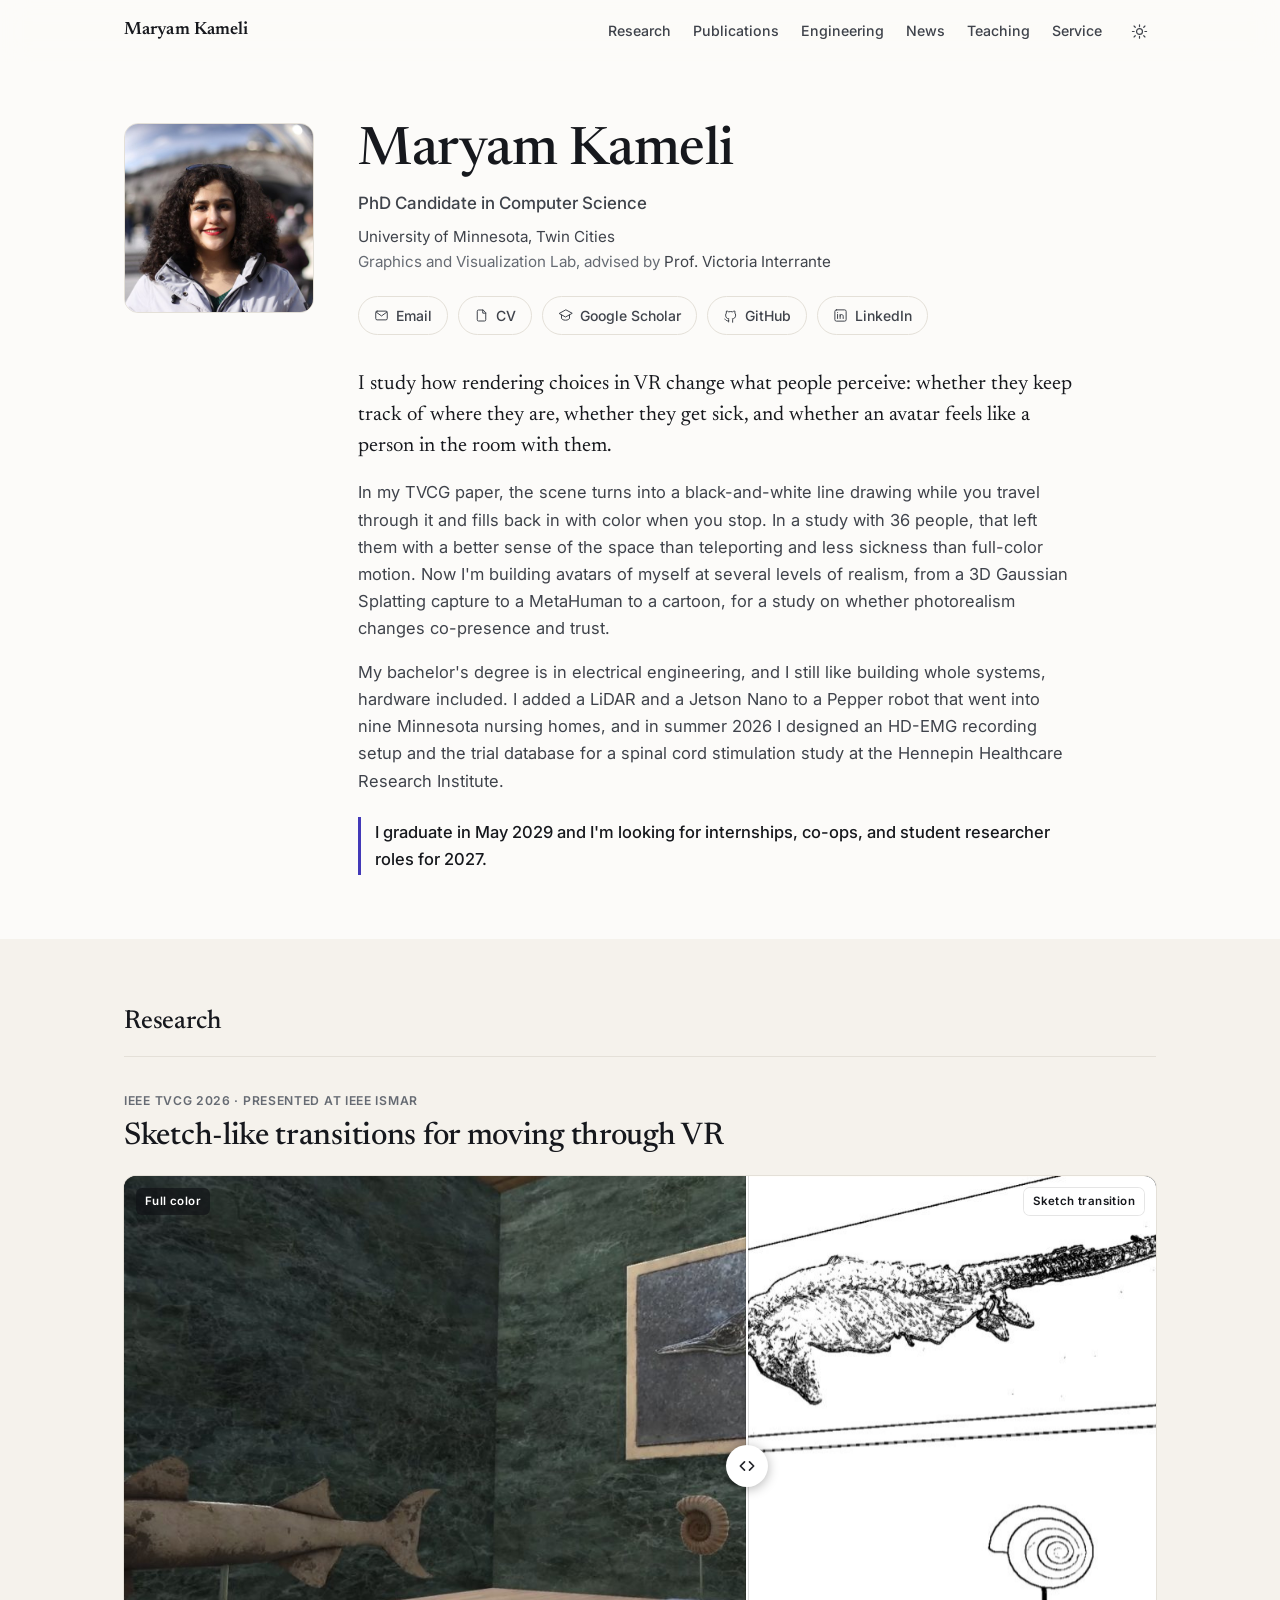
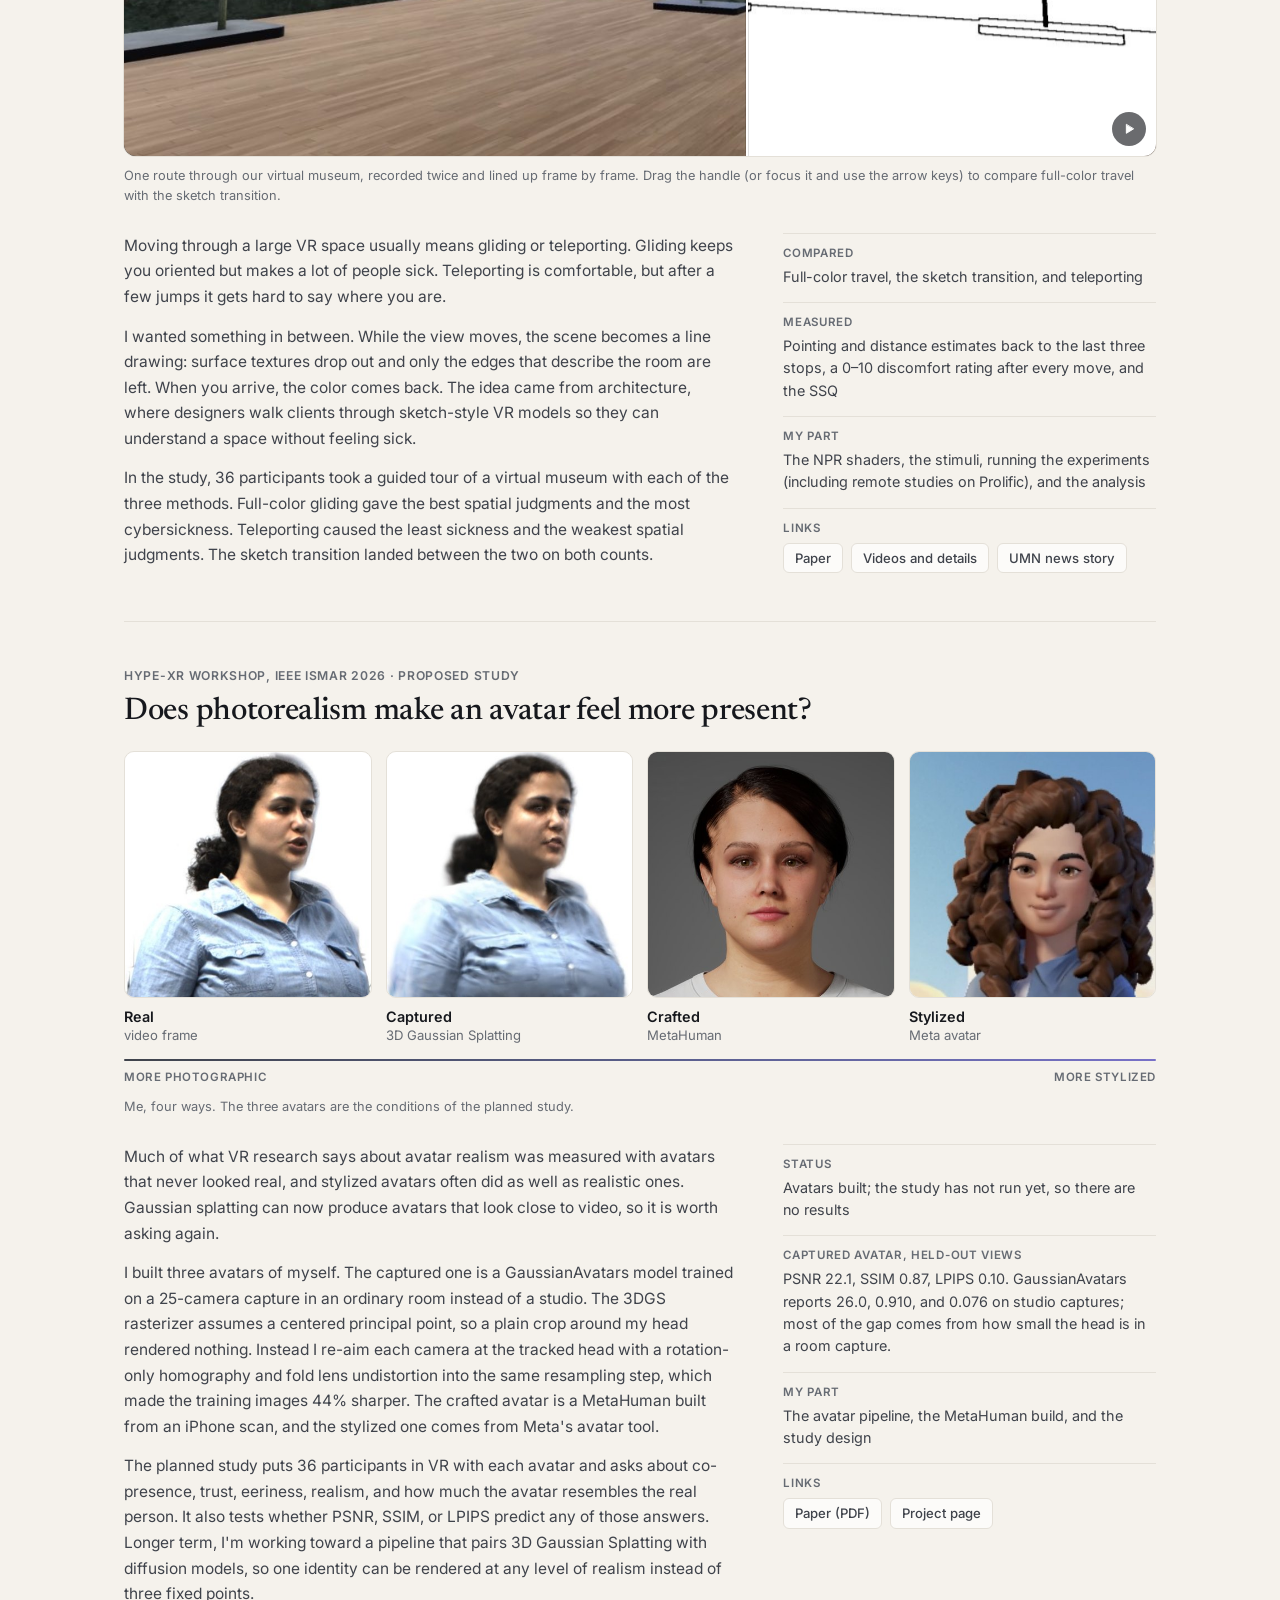
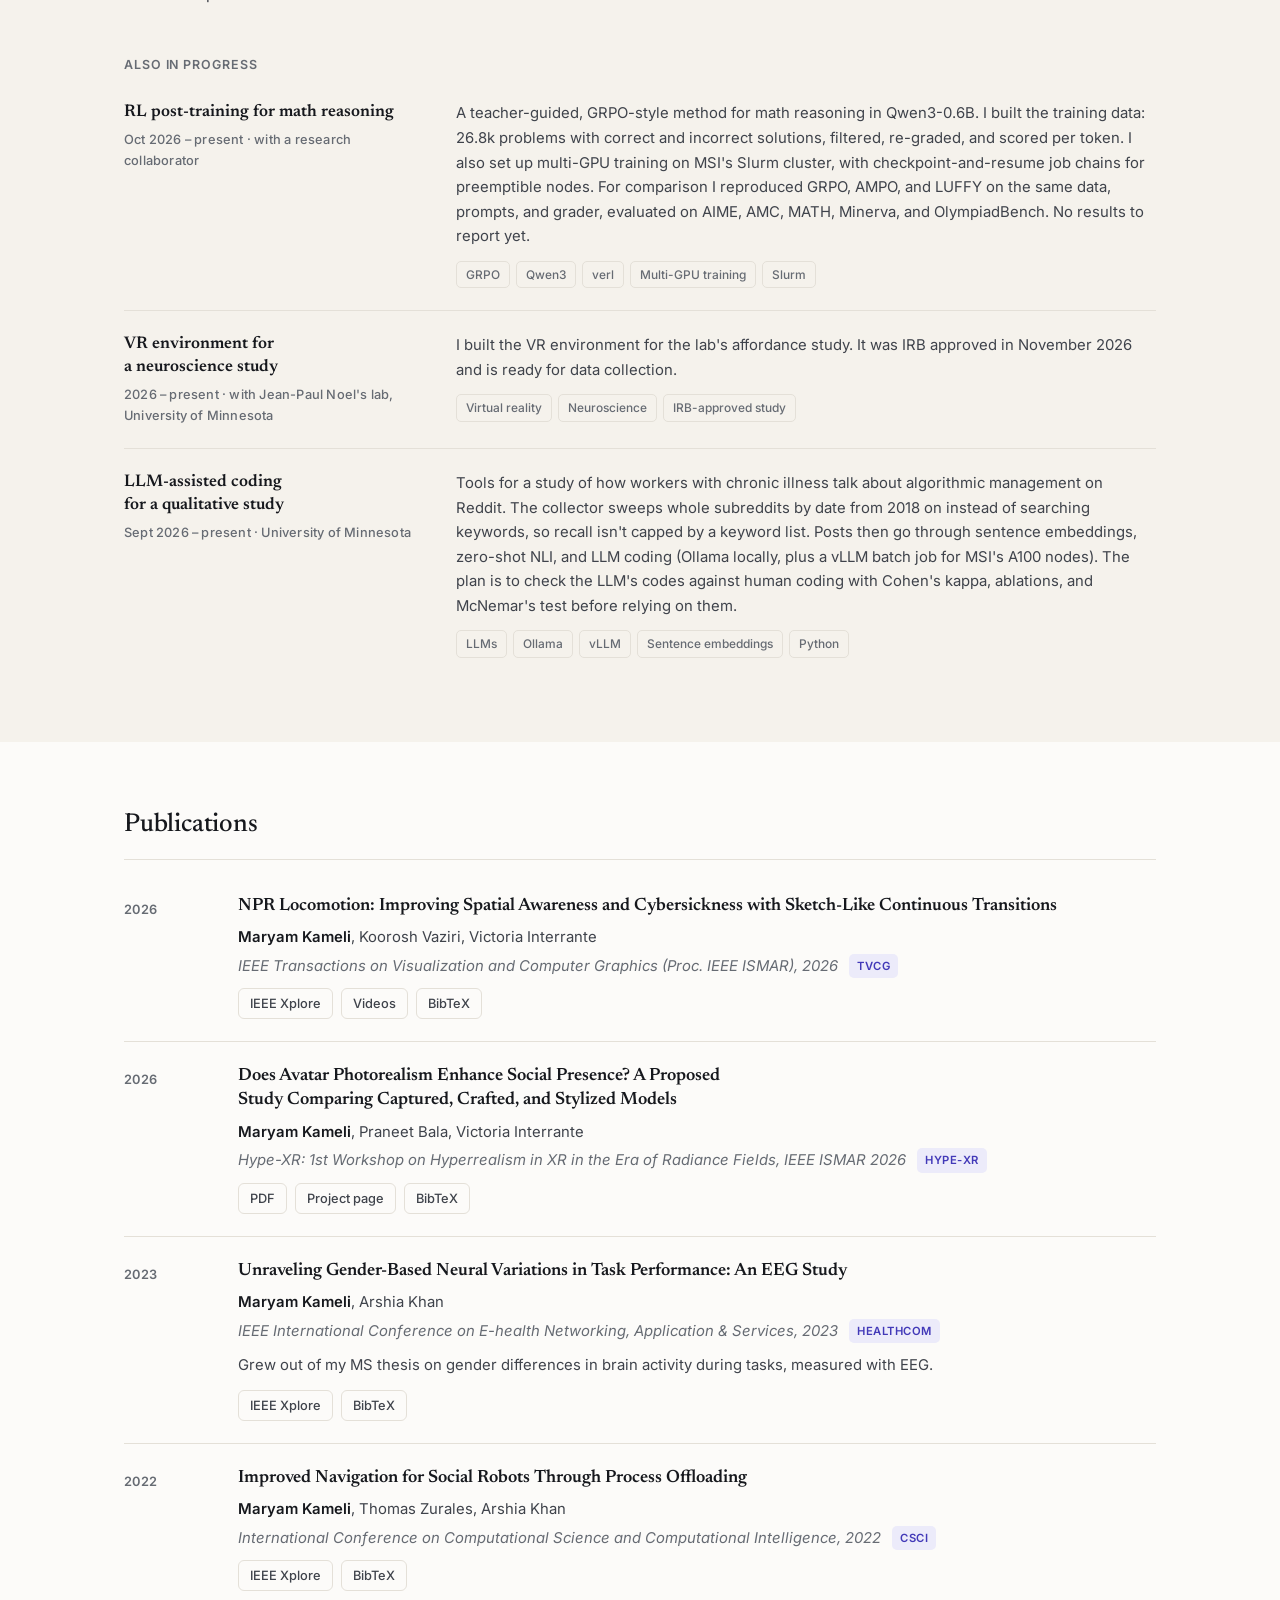
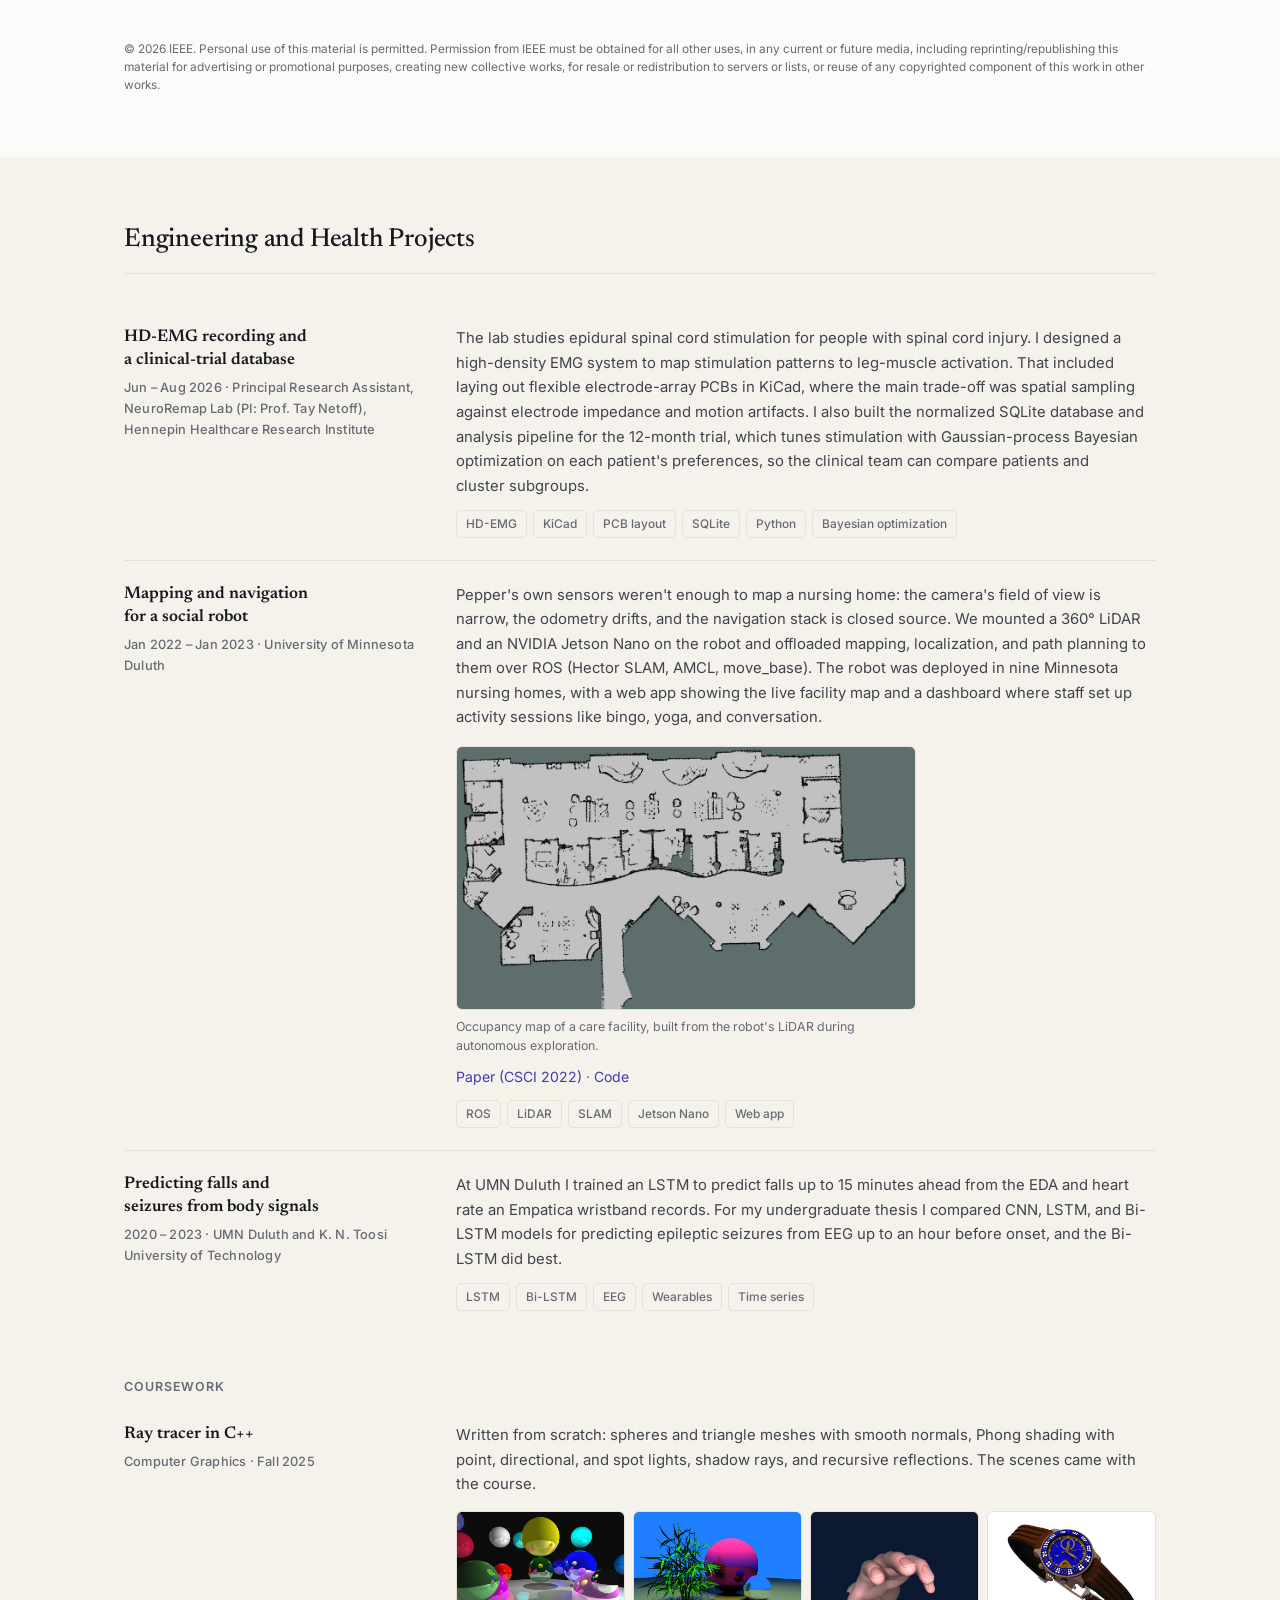
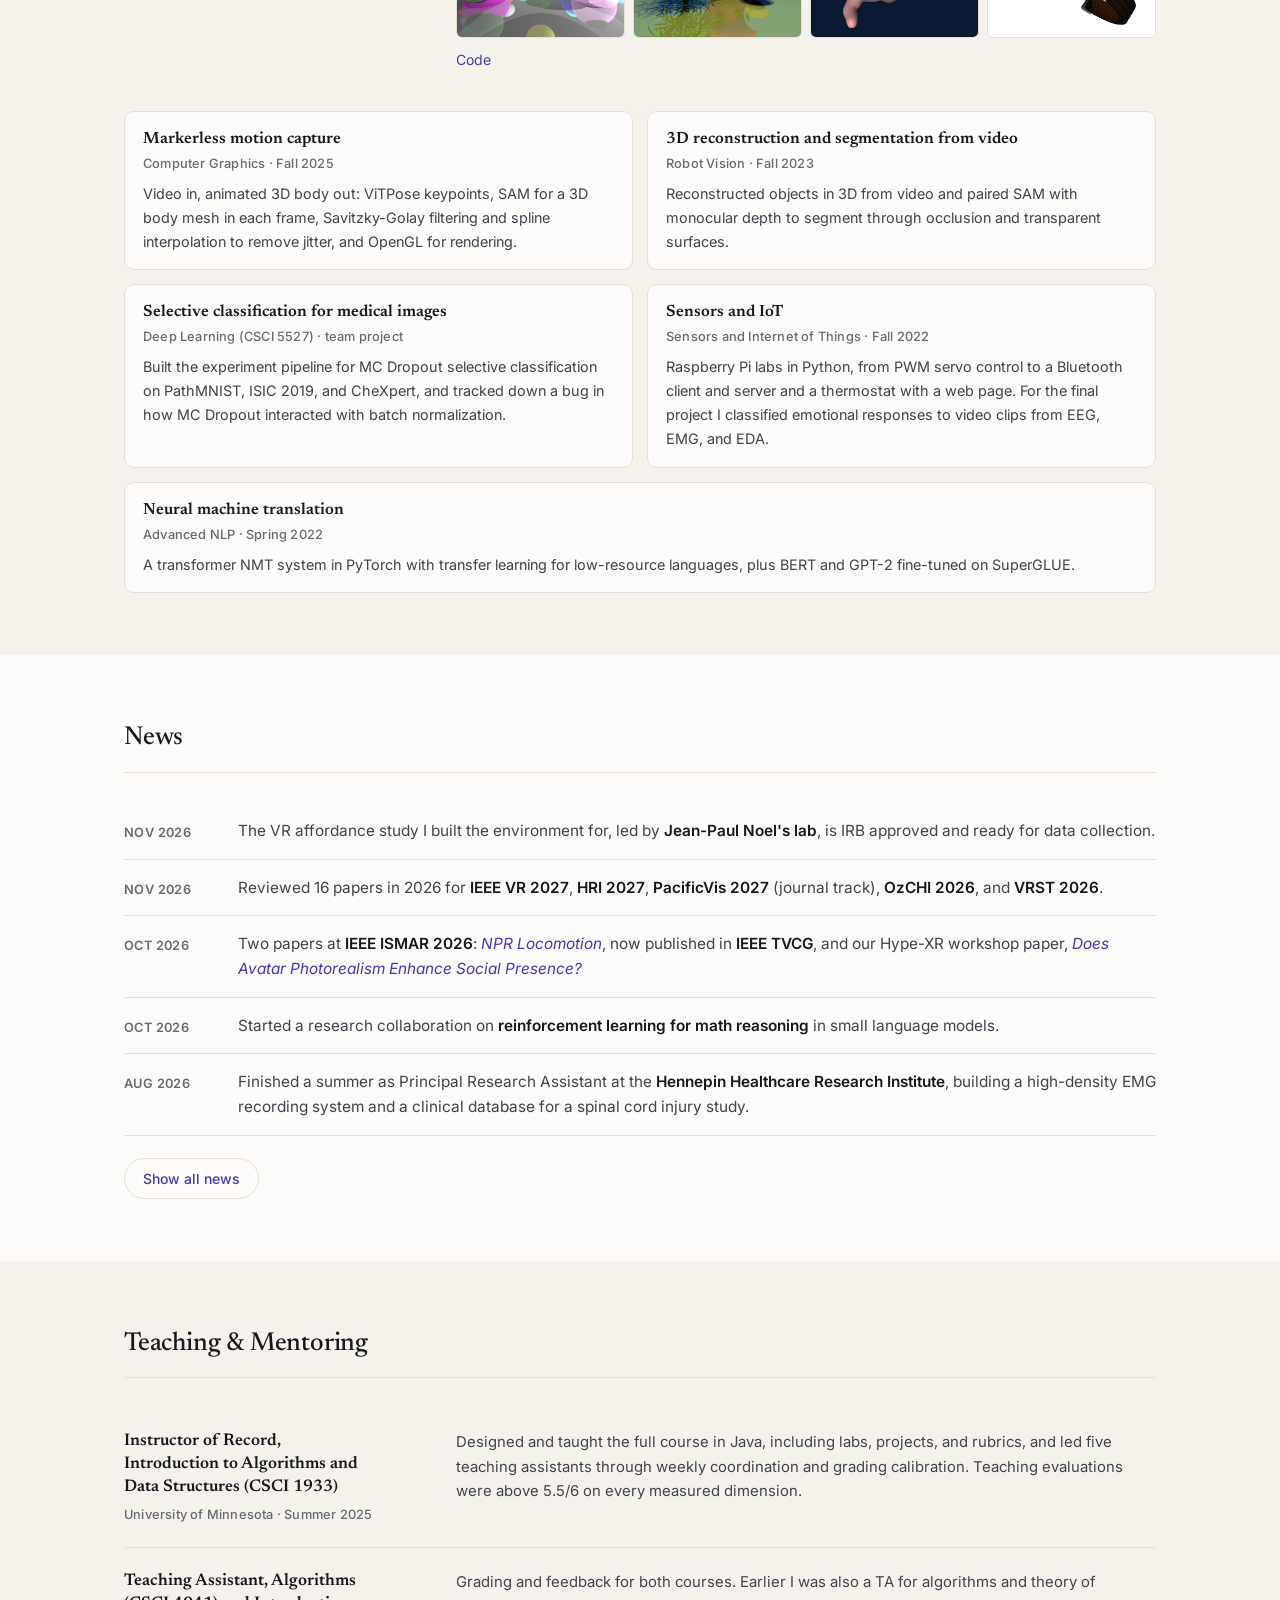
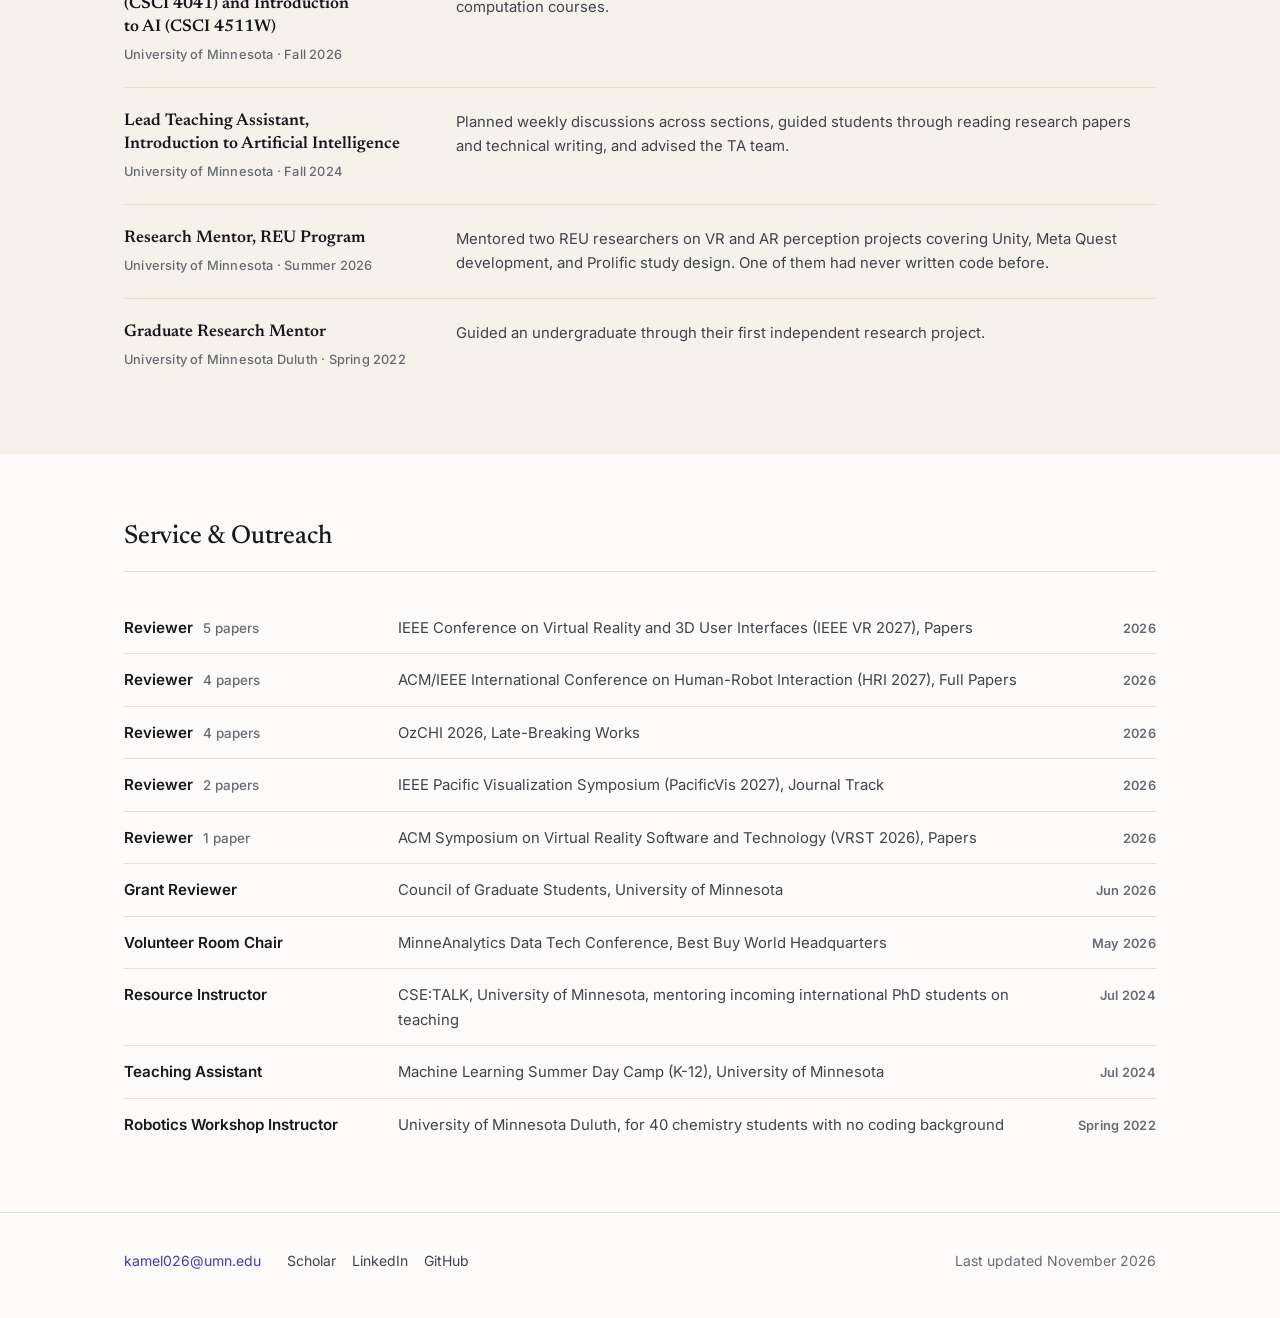
==== commit e4c47b45: "viz and vids" ====
--- a/index.html
+++ b/index.html
@@ -6,16 +6,30 @@
 
 <!-- ============ EDIT: page title and description ============ -->
 <title>Maryam Kameli</title>
-<meta name="description" content="Maryam Kameli is a PhD candidate in Computer Science at the University of Minnesota working on generative 3D representation and human visual perception.">
+<meta name="description" content="Maryam Kameli is a PhD candidate in Computer Science at the University of Minnesota. She studies how rendering choices in VR change perception, from sketch-like transitions for VR travel (IEEE TVCG 2026) to 3D Gaussian Splatting avatars.">
 <meta name="author" content="Maryam Kameli">
 
-<!-- Social preview. Replace the URL with your real site once it is live. -->
+<!-- Apply a saved light/dark choice before the page paints, so there is no flash. -->
+<script>
+  try {
+    var t = localStorage.getItem("theme");
+    if (t === "dark" || t === "light") document.documentElement.setAttribute("data-theme", t);
+  } catch (e) {}
+</script>
+<meta name="color-scheme" content="light dark">
+<meta name="theme-color" content="#fcfbf9" media="(prefers-color-scheme: light)">
+<meta name="theme-color" content="#0f1116" media="(prefers-color-scheme: dark)">
+
+<!-- Social preview: a frame from the NPR comparison video -->
 <meta property="og:type" content="website">
 <meta property="og:title" content="Maryam Kameli">
-<meta property="og:description" content="PhD candidate in Computer Science at the University of Minnesota. Generative 3D representation and human visual perception.">
+<meta property="og:description" content="PhD candidate at the University of Minnesota. Rendering and perception in VR: sketch-like transitions for VR travel and 3D Gaussian Splatting avatars.">
 <meta property="og:url" content="https://maryamkameli.github.io/">
-<meta property="og:image" content="https://maryamkameli.github.io/assets/photo.jpg">
-<meta name="twitter:card" content="summary">
+<meta property="og:image" content="https://maryamkameli.github.io/assets/og.jpg">
+<meta property="og:image:width" content="1200">
+<meta property="og:image:height" content="630">
+<meta property="og:image:alt" content="A virtual museum room split down the middle: full color on the left, the same view as a black-and-white line drawing on the right.">
+<meta name="twitter:card" content="summary_large_image">
 
 <link rel="canonical" href="https://maryamkameli.github.io/">
 <link rel="icon" href="data:image/svg+xml,<svg xmlns='http://www.w3.org/2000/svg' viewBox='0 0 100 100'><text y='.9em' font-size='90'>M</text></svg>">
@@ -25,6 +39,29 @@
 <link href="https://fonts.googleapis.com/css2?family=Inter:wght@400;500;600&family=Newsreader:ital,opsz,wght@0,6..72,400;0,6..72,500;0,6..72,600;1,6..72,400&display=swap" rel="stylesheet">
 
 <link rel="stylesheet" href="style.css">
+
+<!-- Lets search engines connect this page to your Scholar, LinkedIn and GitHub profiles. -->
+<script type="application/ld+json">
+{
+  "@context": "https://schema.org",
+  "@type": "Person",
+  "name": "Maryam Kameli",
+  "url": "https://maryamkameli.github.io/",
+  "image": "https://maryamkameli.github.io/assets/photo.jpg",
+  "jobTitle": "PhD Candidate in Computer Science",
+  "affiliation": { "@type": "CollegeOrUniversity", "name": "University of Minnesota, Twin Cities" },
+  "alumniOf": [
+    { "@type": "CollegeOrUniversity", "name": "University of Minnesota Duluth" },
+    { "@type": "CollegeOrUniversity", "name": "K. N. Toosi University of Technology" }
+  ],
+  "email": "mailto:kamel026@umn.edu",
+  "sameAs": [
+    "https://scholar.google.com/citations?user=oxiSefEAAAAJ",
+    "https://www.linkedin.com/in/maryam-kameli/",
+    "https://github.com/maryamkameli"
+  ]
+}
+</script>
 </head>
 
 <body>
@@ -35,21 +72,21 @@
   <div class="nav-inner">
     <a class="nav-name" href="#top">Maryam Kameli</a>
 
-    <nav class="nav-links" id="navLinks" aria-label="Section navigation">
+    <nav class="nav-links" id="navLinks" aria-label="Sections">
+      <a href="#research">Research</a>
+      <a href="#publications">Publications</a>
+      <a href="#engineering">Engineering</a>
       <a href="#news">News</a>
-      <a href="#publications">Publications</a>
-      <a href="#research">Research</a>
-      <a href="#projects">Projects</a>
       <a href="#teaching">Teaching</a>
       <a href="#service">Service</a>
     </nav>
 
     <div class="nav-actions">
-      <button class="icon-btn" id="themeBtn" type="button" aria-label="Switch color theme">
+      <button class="icon-btn" id="themeBtn" type="button" aria-label="Switch to dark theme">
         <svg class="i-sun" viewBox="0 0 24 24" aria-hidden="true"><circle cx="12" cy="12" r="4.2"/><path d="M12 2.6v2.4M12 19v2.4M4.4 12H2M22 12h-2.4M6.0 6.0 4.3 4.3M19.7 19.7 18 18M18 6.0l1.7-1.7M4.3 19.7 6.0 18"/></svg>
         <svg class="i-moon" viewBox="0 0 24 24" aria-hidden="true"><path d="M20.2 14.2A8.2 8.2 0 0 1 9.8 3.8a8.4 8.4 0 1 0 10.4 10.4z"/></svg>
       </button>
-      <button class="icon-btn menu-btn" id="menuBtn" type="button" aria-label="Open menu" aria-expanded="false">
+      <button class="icon-btn menu-btn" id="menuBtn" type="button" aria-label="Open menu" aria-expanded="false" aria-controls="navLinks">
         <svg viewBox="0 0 24 24" aria-hidden="true"><path d="M3.5 7h17M3.5 12h17M3.5 17h17"/></svg>
       </button>
     </div>
@@ -59,19 +96,17 @@
 <main id="main">
 <span id="top"></span>
 
-<!-- ============================ HERO ============================ -->
-<section class="hero">
+<!-- ============================ HERO + ABOUT ============================ -->
+<section class="hero" aria-labelledby="name">
   <div class="wrap hero-grid">
 
-    <!-- EDIT: drop a square photo at assets/photo.jpg. If the file is missing,
-         the initials below show instead, so the page never looks broken. -->
+    <!-- EDIT: square photo at assets/photo.jpg (480 x 480 is plenty). -->
     <div class="portrait">
-      <img src="assets/photo.jpg" alt="Maryam Kameli" onerror="this.style.display='none';this.nextElementSibling.style.display='flex'">
-      <div class="portrait-fallback" style="display:none">MK</div>
+      <img src="assets/photo.jpg" width="480" height="480" alt="Maryam Kameli" fetchpriority="high">
     </div>
 
     <div class="hero-text">
-      <h1>Maryam Kameli</h1>
+      <h1 id="name">Maryam Kameli</h1>
       <p class="hero-role">PhD Candidate in Computer Science</p>
       <p class="hero-aff">
         <a href="https://cse.umn.edu/cs">University of Minnesota, Twin Cities</a><br>
@@ -83,128 +118,200 @@
       <ul class="links">
         <li><a href="mailto:kamel026@umn.edu">
           <svg viewBox="0 0 24 24" aria-hidden="true"><rect x="2.8" y="5" width="18.4" height="14" rx="2.2"/><path d="m3.4 6.5 8.6 6.2 8.6-6.2"/></svg>Email</a></li>
-        <li><a href="https://scholar.google.com/citations?user=oxiSefEAAAAJ">
-          <svg viewBox="0 0 24 24" aria-hidden="true"><path d="M12 3.2 1.8 8.8 12 14.4l10.2-5.6z"/><path d="M5.6 11v5.1c0 1.9 2.9 3.4 6.4 3.4s6.4-1.5 6.4-3.4V11"/></svg>Google Scholar</a></li>
-        <li><a href="https://www.linkedin.com/in/maryam-kameli/">
-          <svg viewBox="0 0 24 24" aria-hidden="true"><rect x="3" y="3" width="18" height="18" rx="2.4"/><path d="M7.3 10.2v6.6M7.3 7.4v.05M11.4 16.8v-6.6M11.4 13.1c0-1.6.9-2.6 2.4-2.6s2.5 1 2.5 2.7v3.6"/></svg>LinkedIn</a></li>
-        <li><a href="https://github.com/maryamkameli">
-          <svg viewBox="0 0 24 24" aria-hidden="true"><path d="M9.2 20.5c-4.4 1.3-4.4-2.3-6.2-2.8m12.4 5.1v-3.5c0-1 .1-1.4-.5-2 2.8-.3 5.3-1.4 5.3-6a4.7 4.7 0 0 0-1.3-3.2 4.3 4.3 0 0 0-.1-3.3s-1.1-.3-3.5 1.3a12 12 0 0 0-6.2 0C6.7 4.5 5.6 4.8 5.6 4.8a4.3 4.3 0 0 0-.1 3.3A4.7 4.7 0 0 0 4.2 11.3c0 4.6 2.5 5.7 5.3 6-.4.4-.5.9-.5 1.5v3.5"/></svg>GitHub</a></li>
         <!-- EDIT: put your CV pdf at assets/cv.pdf -->
         <li><a href="assets/cv.pdf">
           <svg viewBox="0 0 24 24" aria-hidden="true"><path d="M14 3.2H7.2A2 2 0 0 0 5.2 5.2v13.6a2 2 0 0 0 2 2h9.6a2 2 0 0 0 2-2V8.2z"/><path d="M14 3.2v5h4.8"/></svg>CV</a></li>
+        <li><a href="https://scholar.google.com/citations?user=oxiSefEAAAAJ">
+          <svg viewBox="0 0 24 24" aria-hidden="true"><path d="M12 3.2 1.8 8.8 12 14.4l10.2-5.6z"/><path d="M5.6 11v5.1c0 1.9 2.9 3.4 6.4 3.4s6.4-1.5 6.4-3.4V11"/></svg>Google Scholar</a></li>
+        <li><a href="https://github.com/maryamkameli">
+          <svg viewBox="0 0 24 24" aria-hidden="true"><path d="M9.2 20.5c-4.4 1.3-4.4-2.3-6.2-2.8m12.4 5.1v-3.5c0-1 .1-1.4-.5-2 2.8-.3 5.3-1.4 5.3-6a4.7 4.7 0 0 0-1.3-3.2 4.3 4.3 0 0 0-.1-3.3s-1.1-.3-3.5 1.3a12 12 0 0 0-6.2 0C6.7 4.5 5.6 4.8 5.6 4.8a4.3 4.3 0 0 0-.1 3.3A4.7 4.7 0 0 0 4.2 11.3c0 4.6 2.5 5.7 5.3 6-.4.4-.5.9-.5 1.5v3.5"/></svg>GitHub</a></li>
+        <li><a href="https://www.linkedin.com/in/maryam-kameli/">
+          <svg viewBox="0 0 24 24" aria-hidden="true"><rect x="3" y="3" width="18" height="18" rx="2.4"/><path d="M7.3 10.2v6.6M7.3 7.4v.05M11.4 16.8v-6.6M11.4 13.1c0-1.6.9-2.6 2.4-2.6s2.5 1 2.5 2.7v3.6"/></svg>LinkedIn</a></li>
       </ul>
+
+      <!-- EDIT: this is your bio. Keep it short: what you work on, then what you have done. -->
+      <div class="prose" id="about">
+        <p class="lead">I study how rendering choices in VR change what people perceive: whether they keep track of where they are, whether they get sick, and whether an avatar feels like a person in the room with them.</p>
+
+        <p>In my TVCG paper, the scene turns into a black-and-white line drawing while you travel through it and fills back in with color when you stop. In a study with 36 people, that left them with a better sense of the space than teleporting and less sickness than full-color motion. Now I'm building avatars of myself at several levels of realism, from a 3D Gaussian Splatting capture to a MetaHuman to a cartoon, for a study on whether photorealism changes co-presence and trust.</p>
+
+        <p>My bachelor's degree is in electrical engineering, and I still like building whole systems, hardware included. I added a LiDAR and a Jetson Nano to a Pepper robot that went into nine Minnesota nursing homes, and in summer 2026 I designed an HD-EMG recording setup and the trial database for a spinal cord stimulation study at the Hennepin Healthcare Research Institute.</p>
+
+        <!-- EDIT: update or delete once you have accepted an offer. -->
+        <p class="status">I graduate in May 2029 and I'm looking for internships, co-ops, and student researcher roles for 2027.</p>
+      </div>
     </div>
   </div>
 </section>
 
-<!-- ============================ ABOUT ============================ -->
-<section class="section" id="about">
+<!-- ============================ RESEARCH ============================
+     Two featured projects with visuals, then smaller current projects.
+     TO ADD A SMALL PROJECT: copy one <article class="row"> block.
+=================================================================== -->
+<section class="section alt" id="research" aria-labelledby="research-h">
   <div class="wrap">
-    <!-- EDIT: this is your bio. Keep it to two or three short paragraphs. -->
-    <div class="prose">
-      <p class="lead">I work at the intersection of generative 3D representation and human visual perception. My research asks what a rendering system should actually optimize for when a person, not a metric, is the one looking.</p>
-
-      <p>Right now I build photorealistic human avatars using 3D Gaussian Splatting and diffusion models, and I design controlled studies to measure how rendering choices change what people perceive. I am especially interested in perceptual accessibility: how varying levels of visual fidelity affect viewers with sensory deficits, and what that means for the systems we build.</p>
-
-      <p>Before my PhD I worked on assistive robotics, biomedical signal processing, and deep learning for seizure prediction. I hold an MS in Computer Science from the University of Minnesota Duluth and a BS in Electrical Engineering from K. N. Toosi University of Technology in Tehran.</p>
+    <h2 class="h-section" id="research-h">Research</h2>
+
+    <!-- ---------- featured: NPR locomotion ---------- -->
+    <article class="feature" id="npr" aria-labelledby="npr-h">
+      <p class="eyebrow">IEEE TVCG 2026 &middot; presented at IEEE ISMAR</p>
+      <h3 class="feature-title" id="npr-h">Sketch-like transitions for moving through VR</h3>
+
+      <!-- Interactive comparison. The video holds both renderings stacked
+           (full color on top, sketch below); main.js draws the sketch half
+           to the right of the handle. -->
+      <figure class="wipe" data-wipe>
+        <div class="wipe-stage" style="--pos:50%">
+          <video muted loop playsinline preload="metadata" data-autoplay
+                 poster="assets/video/npr-compare-poster.jpg" aria-hidden="true">
+            <source src="assets/video/npr-compare.mp4" type="video/mp4">
+          </video>
+          <canvas aria-hidden="true"></canvas>
+          <span class="wipe-label wipe-label-l" aria-hidden="true">Full color</span>
+          <span class="wipe-label wipe-label-r" aria-hidden="true">Sketch transition</span>
+          <div class="wipe-line" aria-hidden="true"></div>
+          <div class="wipe-knob" role="slider" tabindex="0"
+               aria-label="Comparison handle: full color on the left, sketch transition on the right"
+               aria-valuemin="0" aria-valuemax="100" aria-valuenow="50" aria-valuetext="50 percent">
+            <svg viewBox="0 0 24 24" aria-hidden="true"><path d="M9 7 4 12l5 5M15 7l5 5-5 5"/></svg>
+          </div>
+          <button class="vid-toggle" type="button" aria-label="Pause video">
+            <svg class="i-pause" viewBox="0 0 24 24" aria-hidden="true"><path d="M9 6v12M15 6v12"/></svg>
+            <svg class="i-play" viewBox="0 0 24 24" aria-hidden="true"><path d="M8 5.5v13l10.5-6.5z"/></svg>
+          </button>
+        </div>
+        <figcaption>One route through our virtual museum, recorded twice and lined up frame by frame. Drag the handle (or focus it and use the arrow keys) to compare full-color travel with the sketch transition.</figcaption>
+      </figure>
+
+      <div class="feature-grid">
+        <div class="feature-text">
+          <p>Moving through a large VR space usually means gliding or teleporting. Gliding keeps you oriented but makes a lot of people sick. Teleporting is comfortable, but after a few jumps it gets hard to say where you are.</p>
+          <p>I wanted something in between. While the view moves, the scene becomes a line drawing: surface textures drop out and only the edges that describe the room are left. When you arrive, the color comes back. The idea came from architecture, where designers walk clients through sketch-style VR models so they can understand a space without feeling sick.</p>
+          <p>In the study, 36 participants took a guided tour of a virtual museum with each of the three methods. Full-color gliding gave the best spatial judgments and the most cybersickness. Teleporting caused the least sickness and the weakest spatial judgments. The sketch transition landed between the two on both counts.</p>
+        </div>
+        <dl class="facts">
+          <div><dt>Compared</dt><dd>Full-color travel, the sketch transition, and teleporting</dd></div>
+          <div><dt>Measured</dt><dd>Pointing and distance estimates back to the last three stops, a 0&ndash;10 discomfort rating after every move, and the SSQ</dd></div>
+          <div><dt>My part</dt><dd>The NPR shaders, the stimuli, running the experiments (including remote studies on Prolific), and the analysis</dd></div>
+          <div><dt>Links</dt><dd class="link-row">
+            <a href="https://ieeexplore.ieee.org/document/11755551">Paper</a>
+            <a href="npr.html">Videos and details</a>
+            <a href="https://cse.umn.edu/cs/news/maryam-kameli-proposes-vr-technique-limit-cybersickness-and-improve-spatial-awareness">UMN news story</a>
+          </dd></div>
+        </dl>
+      </div>
+    </article>
+
+    <!-- ---------- featured: avatar photorealism ---------- -->
+    <article class="feature" id="avatars" aria-labelledby="avatars-h">
+      <p class="eyebrow">Hype-XR workshop, IEEE ISMAR 2026 &middot; proposed study</p>
+      <h3 class="feature-title" id="avatars-h">Does photorealism make an avatar feel more present?</h3>
+
+      <figure class="ladder-fig">
+        <ul class="ladder">
+          <li>
+            <img src="assets/img/realism-real.jpg" width="440" height="440" loading="lazy" decoding="async"
+                 alt="Video frame of Maryam in a denim shirt, turned slightly to her left.">
+            <p><b>Real</b>video frame</p>
+          </li>
+          <li>
+            <img src="assets/img/realism-captured.jpg" width="440" height="440" loading="lazy" decoding="async"
+                 alt="Her 3D Gaussian Splatting avatar from the same viewpoint, close to the photo but slightly softer.">
+            <p><b>Captured</b>3D Gaussian Splatting</p>
+          </li>
+          <li>
+            <img src="assets/img/realism-crafted.jpg" width="440" height="440" loading="lazy" decoding="async"
+                 alt="A MetaHuman digital double of her in Unreal Engine, facing the camera.">
+            <p><b>Crafted</b>MetaHuman</p>
+          </li>
+          <li>
+            <img src="assets/img/realism-stylized.jpg" width="440" height="440" loading="lazy" decoding="async"
+                 alt="A cartoon-style Meta avatar of her with big curly hair and a denim jacket.">
+            <p><b>Stylized</b>Meta avatar</p>
+          </li>
+        </ul>
+        <div class="ladder-axis" aria-hidden="true"><span>more photographic</span><span>more stylized</span></div>
+        <figcaption>Me, four ways. The three avatars are the conditions of the planned study.</figcaption>
+      </figure>
+
+      <div class="feature-grid">
+        <div class="feature-text">
+          <p>Much of what VR research says about avatar realism was measured with avatars that never looked real, and stylized avatars often did as well as realistic ones. Gaussian splatting can now produce avatars that look close to video, so it is worth asking again.</p>
+          <p>I built three avatars of myself. The captured one is a GaussianAvatars model trained on a 25-camera capture in an ordinary room instead of a studio. The 3DGS rasterizer assumes a centered principal point, so a plain crop around my head rendered nothing. Instead I re-aim each camera at the tracked head with a rotation-only homography and fold lens undistortion into the same resampling step, which made the training images 44% sharper. The crafted avatar is a MetaHuman built from an iPhone scan, and the stylized one comes from Meta's avatar tool.</p>
+          <p>The planned study puts 36 participants in VR with each avatar and asks about co-presence, trust, eeriness, realism, and how much the avatar resembles the real person. It also tests whether PSNR, SSIM, or LPIPS predict any of those answers. Longer term, I'm working toward a pipeline that pairs 3D Gaussian Splatting with diffusion models, so one identity can be rendered at any level of realism instead of three fixed points.</p>
+        </div>
+        <dl class="facts">
+          <div><dt>Status</dt><dd>Avatars built; the study has not run yet, so there are no results</dd></div>
+          <div><dt>Captured avatar, held-out views</dt><dd>PSNR 22.1, SSIM 0.87, LPIPS 0.10. GaussianAvatars reports 26.0, 0.910, and 0.076 on studio captures; most of the gap comes from how small the head is in a room capture.</dd></div>
+          <div><dt>My part</dt><dd>The avatar pipeline, the MetaHuman build, and the study design</dd></div>
+          <div><dt>Links</dt><dd class="link-row">
+            <a href="assets/papers/kameli2026avatar-photorealism.pdf">Paper (PDF)</a>
+            <a href="avatars.html">Project page</a>
+          </dd></div>
+        </dl>
+      </div>
+    </article>
+
+    <!-- ---------- smaller current projects ---------- -->
+    <h3 class="h-sub">Also in progress</h3>
+    <div class="rows">
+
+      <article class="row">
+        <div class="row-title">
+          <h4>RL post-training for math reasoning</h4>
+          <p class="row-meta">Oct 2026 &ndash; present &middot; with a research collaborator</p>
+        </div>
+        <div class="row-body">
+          <p>A teacher-guided, GRPO-style method for math reasoning in Qwen3-0.6B. I built the training data: 26.8k problems with correct and incorrect solutions, filtered, re-graded, and scored per token. I also set up multi-GPU training on MSI's Slurm cluster, with checkpoint-and-resume job chains for preemptible nodes. For comparison I reproduced GRPO, AMPO, and LUFFY on the same data, prompts, and grader, evaluated on AIME, AMC, MATH, Minerva, and OlympiadBench. No results to report yet.</p>
+          <p class="tags"><span>GRPO</span><span>Qwen3</span><span>verl</span><span>Multi-GPU training</span><span>Slurm</span></p>
+        </div>
+      </article>
+
+      <article class="row">
+        <div class="row-title">
+          <h4>VR environment for a neuroscience study</h4>
+          <p class="row-meta">2026 &ndash; present &middot; with Jean-Paul Noel's lab, University of Minnesota</p>
+        </div>
+        <div class="row-body">
+          <p>I built the VR environment for the lab's affordance study. It was IRB approved in November 2026 and is ready for data collection.</p>
+          <p class="tags"><span>Virtual reality</span><span>Neuroscience</span><span>IRB-approved study</span></p>
+        </div>
+      </article>
+
+      <article class="row">
+        <div class="row-title">
+          <h4>LLM-assisted coding for a qualitative study</h4>
+          <p class="row-meta">Sept 2026 &ndash; present &middot; University of Minnesota</p>
+        </div>
+        <div class="row-body">
+          <p>Tools for a study of how workers with chronic illness talk about algorithmic management on Reddit. The collector sweeps whole subreddits by date from 2018 on instead of searching keywords, so recall isn't capped by a keyword list. Posts then go through sentence embeddings, zero-shot NLI, and LLM coding (Ollama locally, plus a vLLM batch job for MSI's A100 nodes). The plan is to check the LLM's codes against human coding with Cohen's kappa, ablations, and McNemar's test before relying on them.</p>
+          <p class="tags"><span>LLMs</span><span>Ollama</span><span>vLLM</span><span>Sentence embeddings</span><span>Python</span></p>
+        </div>
+      </article>
+
     </div>
   </div>
 </section>
 
-<!-- ============================ NEWS ============================
-     TO ADD AN ITEM: copy one <li class="news-item"> block, put it at the
-     TOP of the list, and edit the date and text. Nothing else to change.
-     Items past the fifth are hidden behind the "Show all" button.
-================================================================= -->
-<section class="section alt" id="news">
+<!-- ============================ PUBLICATIONS ============================
+     TO ADD A PAPER: copy one <li class="pub"> block.
+     "BibTeX" reveals the citation block right below the links.
+======================================================================== -->
+<section class="section" id="publications" aria-labelledby="publications-h">
   <div class="wrap">
-    <h2 class="h-section">News</h2>
-
-    <ul class="news" id="newsList">
-
-      <li class="news-item">
-        <div class="news-date">Nov 2026</div>
-        <div class="news-body">Reviewed 16 papers this season for <strong>IEEE VR 2027</strong>, <strong>HRI 2027</strong>, <strong>PacificVis 2027</strong> (Journal Track), <strong>OzCHI 2026</strong>, and <strong>VRST 2026</strong>.</div>
-      </li>
-
-      <li class="news-item">
-        <div class="news-date">Oct 2026</div>
-        <div class="news-body">Our paper <a href="https://doi.org/10.1109/TVCG.2026.3747469"><em>NPR Locomotion</em></a> is now published in <strong>IEEE Transactions on Visualization and Computer Graphics</strong>.</div>
-      </li>
-
-      <li class="news-item">
-        <div class="news-date">Oct 2026</div>
-        <div class="news-body">Presenting two papers at <strong>IEEE ISMAR 2026</strong>: our TVCG paper <a href="#publications"><em>NPR Locomotion</em></a>, and <a href="#publications"><em>Does Avatar Photorealism Enhance Social Presence?</em></a> at the HYPE-XR workshop.</div>
-      </li>
-
-      <li class="news-item">
-        <div class="news-date">Aug 2026</div>
-        <div class="news-body">Finished a summer as Principal Research Assistant at the <strong>Hennepin Healthcare Research Institute</strong>, building a high-density EMG recording system for a motor-complete spinal cord injury restoration trial.</div>
-      </li>
-
-      <li class="news-item">
-        <div class="news-date">Jul 2026</div>
-        <div class="news-body">Serving as a reviewer for the <strong>ACM VRST 2026</strong> Papers Track.</div>
-      </li>
-
-      <li class="news-item">
-        <div class="news-date">Jun 2026</div>
-        <div class="news-body">Mentored two undergraduate researchers through the <strong>REU program</strong> at the University of Minnesota on VR and AR perception projects.</div>
-      </li>
-
-      <!-- EDIT: set the real month for this paper -->
-      <li class="news-item">
-        <div class="news-date">2026</div>
-        <div class="news-body">Our paper <em>Does Avatar Photorealism Enhance Social Presence?</em> was accepted to the <strong>IEEE ISMAR Workshop on Hyperrealism in XR</strong>.</div>
-      </li>
-
-      <!-- EDIT: set the real month for this paper -->
-      <li class="news-item">
-        <div class="news-date">2026</div>
-        <div class="news-body"><em>NPR Locomotion</em> was accepted as an <strong>IEEE TVCG</strong> journal paper, to be presented at IEEE ISMAR 2026.</div>
-      </li>
-
-      <li class="news-item">
-        <div class="news-date">May 2026</div>
-        <div class="news-body">Volunteer room chair at the <strong>MinneAnalytics Data Tech</strong> conference, held at Best Buy World Headquarters.</div>
-      </li>
-
-      <li class="news-item">
-        <div class="news-date">Feb 2026</div>
-        <div class="news-body">Passed my <strong>oral preliminary examination</strong>.</div>
-      </li>
-
-      <li class="news-item">
-        <div class="news-date">Sum 2025</div>
-        <div class="news-body">Taught <strong>Introduction to Algorithms and Data Structures</strong> as instructor of record, leading a team of five teaching assistants.</div>
-      </li>
-
-    </ul>
-
-    <button class="more-btn" id="newsMore" type="button" hidden>Show all news</button>
-  </div>
-</section>
-
-<!-- ============================ PUBLICATIONS ============================
-     TO ADD A PAPER: copy one <li class="pub"> block to the top of the list.
-     Fill in the href on each chip. Delete chips you do not have links for.
-======================================================================== -->
-<section class="section" id="publications">
-  <div class="wrap">
-    <h2 class="h-section">Publications</h2>
+    <h2 class="h-section" id="publications-h">Publications</h2>
 
     <ol class="pubs">
 
-      <!-- Each paper: "PDF" links the author copy in assets/papers/, and the
-           BibTeX button reveals the citation block right below the links. -->
-      <li class="pub">
+      <li class="pub" id="pub-npr">
         <div class="pub-year">2026</div>
         <div class="pub-body">
-          <h3 class="pub-title">NPR Locomotion: Improving Spatial Awareness and Cybersickness with Sketch-Like Continuous Transitions</h3>
+          <h3 class="pub-title"><a href="https://ieeexplore.ieee.org/document/11755551">NPR Locomotion: Improving Spatial Awareness and Cybersickness with Sketch-Like Continuous Transitions</a></h3>
           <p class="pub-authors"><strong>Maryam Kameli</strong>, Koorosh Vaziri, Victoria Interrante</p>
-          <p class="pub-venue">IEEE Transactions on Visualization and Computer Graphics, presented at IEEE ISMAR 2026 <span class="badge">TVCG</span></p>
+          <p class="pub-venue">IEEE Transactions on Visualization and Computer Graphics (Proc. IEEE ISMAR), 2026 <span class="badge">TVCG</span></p>
           <p class="pub-links">
-            <a href="https://doi.org/10.1109/TVCG.2026.3747469">IEEE Xplore</a>
+            <a href="https://ieeexplore.ieee.org/document/11755551">IEEE Xplore</a>
+            <a href="npr.html">Videos</a>
             <button class="bib-btn" type="button" aria-expanded="false" aria-controls="bib-npr">BibTeX</button>
           </p>
           <div class="bib" id="bib-npr" hidden>
@@ -222,14 +329,15 @@
         </div>
       </li>
 
-      <li class="pub">
+      <li class="pub" id="pub-hypexr">
         <div class="pub-year">2026</div>
         <div class="pub-body">
-          <h3 class="pub-title">Does Avatar Photorealism Enhance Social Presence? A Proposed Study Comparing Captured, Crafted, and Stylized Models</h3>
+          <h3 class="pub-title"><a href="assets/papers/kameli2026avatar-photorealism.pdf">Does Avatar Photorealism Enhance Social Presence? A Proposed Study Comparing Captured, Crafted, and Stylized Models</a></h3>
           <p class="pub-authors"><strong>Maryam Kameli</strong>, Praneet Bala, Victoria Interrante</p>
-          <p class="pub-venue">IEEE ISMAR 2026 Workshop on Hyperrealism in XR <span class="badge">HYPE-XR</span></p>
+          <p class="pub-venue">Hype-XR: 1st Workshop on Hyperrealism in XR in the Era of Radiance Fields, IEEE ISMAR 2026 <span class="badge">Hype-XR</span></p>
           <p class="pub-links">
             <a href="assets/papers/kameli2026avatar-photorealism.pdf">PDF</a>
+            <a href="avatars.html">Project page</a>
             <button class="bib-btn" type="button" aria-expanded="false" aria-controls="bib-avatar">BibTeX</button>
           </p>
           <div class="bib" id="bib-avatar" hidden>
@@ -245,12 +353,13 @@
         </div>
       </li>
 
-      <li class="pub">
+      <li class="pub" id="pub-eeg">
         <div class="pub-year">2023</div>
         <div class="pub-body">
-          <h3 class="pub-title">Unraveling Gender-Based Neural Variations in Task Performance: An EEG Study</h3>
+          <h3 class="pub-title"><a href="https://doi.org/10.1109/Healthcom56612.2023.10472345">Unraveling Gender-Based Neural Variations in Task Performance: An EEG Study</a></h3>
           <p class="pub-authors"><strong>Maryam Kameli</strong>, Arshia Khan</p>
-          <p class="pub-venue">IEEE International Conference on E-health Networking, Application &amp; Services <span class="badge">Healthcom</span></p>
+          <p class="pub-venue">IEEE International Conference on E-health Networking, Application &amp; Services, 2023 <span class="badge">Healthcom</span></p>
+          <p class="pub-summary">Grew out of my MS thesis on gender differences in brain activity during tasks, measured with EEG.</p>
           <p class="pub-links">
             <a href="https://doi.org/10.1109/Healthcom56612.2023.10472345">IEEE Xplore</a>
             <button class="bib-btn" type="button" aria-expanded="false" aria-controls="bib-eeg">BibTeX</button>
@@ -271,12 +380,12 @@
         </div>
       </li>
 
-      <li class="pub">
+      <li class="pub" id="pub-robots">
         <div class="pub-year">2022</div>
         <div class="pub-body">
-          <h3 class="pub-title">Improved Navigation for Social Robots Through Process Offloading</h3>
+          <h3 class="pub-title"><a href="https://doi.org/10.1109/CSCI58124.2022.00309">Improved Navigation for Social Robots Through Process Offloading</a></h3>
           <p class="pub-authors"><strong>Maryam Kameli</strong>, Thomas Zurales, Arshia Khan</p>
-          <p class="pub-venue">IEEE International Conference on Computational Science and Computational Intelligence <span class="badge">CSCI</span></p>
+          <p class="pub-venue">International Conference on Computational Science and Computational Intelligence, 2022 <span class="badge">CSCI</span></p>
           <p class="pub-links">
             <a href="https://doi.org/10.1109/CSCI58124.2022.00309">IEEE Xplore</a>
             <button class="bib-btn" type="button" aria-expanded="false" aria-controls="bib-robot">BibTeX</button>
@@ -303,143 +412,193 @@
   </div>
 </section>
 
-<!-- ============================ RESEARCH ============================ -->
-<section class="section alt" id="research">
+<!-- ============================ ENGINEERING ============================ -->
+<section class="section alt" id="engineering" aria-labelledby="engineering-h">
   <div class="wrap">
-    <h2 class="h-section">Research</h2>
-
-    <div class="cards">
-
-      <!-- FEATURED: paper teaser figures span the full width so the figure
-           is readable at its native proportions instead of being cropped. -->
-      <article class="card wide">
-        <figure class="plate">
-          <img src="assets/avatar-3dgs.jpg" width="1800" height="662"
-               alt="Two rows of renderings of the same person from five viewpoints. The top row is ground truth video, the bottom row is the captured 3D Gaussian Splatting reconstruction.">
-          <figcaption>Captured 3D Gaussian Splatting avatar compared against ground truth across five viewpoints.</figcaption>
-        </figure>
-        <div class="card-body">
-          <p class="card-meta">2026 &ndash; present &middot; University of Minnesota</p>
-          <h3>Photorealistic Avatar Synthesis with 3D Gaussian Splatting</h3>
-          <p>A human avatar pipeline built on 3D Gaussian Splatting and diffusion-based generative models, targeting real-time rendering at photorealistic fidelity. The pipeline exposes controllable fidelity levels, so one identity can be rendered along a photorealism gradient and evaluated for perceptual accessibility under sensory deficits.</p>
-          <p class="card-tags"><span>3D Gaussian Splatting</span><span>Diffusion models</span><span>Perception</span></p>
+    <h2 class="h-section" id="engineering-h">Engineering and Health Projects</h2>
+
+    <div class="rows">
+
+      <article class="row">
+        <div class="row-title">
+          <h3>HD-EMG recording and a clinical-trial database</h3>
+          <p class="row-meta">Jun &ndash; Aug 2026 &middot; Principal Research Assistant, NeuroRemap Lab (PI: Prof. Tay Netoff), Hennepin Healthcare Research Institute</p>
+        </div>
+        <div class="row-body">
+          <p>The lab studies epidural spinal cord stimulation for people with spinal cord injury. I designed a high-density EMG system to map stimulation patterns to leg-muscle activation. That included laying out flexible electrode-array PCBs in KiCad, where the main trade-off was spatial sampling against electrode impedance and motion artifacts. I also built the normalized SQLite database and analysis pipeline for the 12-month trial, which tunes stimulation with Gaussian-process Bayesian optimization on each patient's preferences, so the clinical team can compare patients and cluster subgroups.</p>
+          <p class="tags"><span>HD-EMG</span><span>KiCad</span><span>PCB layout</span><span>SQLite</span><span>Python</span><span>Bayesian optimization</span></p>
         </div>
       </article>
 
-      <article class="card wide">
-        <figure class="plate">
-          <img src="assets/npr-locomotion.jpg" width="1126" height="240" loading="lazy"
-               alt="Three views of the same virtual museum room: a photorealistic render, a sketch-like line drawing of the same scene, and a further photorealistic view.">
-          <figcaption>A virtual scene rendered photorealistically, as a sketch-like non-photorealistic transition, and back again.</figcaption>
-        </figure>
-        <div class="card-body">
-          <p class="card-meta">2024 &ndash; 2026 &middot; University of Minnesota</p>
-          <h3>Locomotion and Rendering Effects on Spatial Memory and Cybersickness</h3>
-          <p>Sketch-like non-photorealistic continuous transitions for VR locomotion that improve spatial awareness while reducing cybersickness. Built and deployed controlled remote experiments end to end, from stimulus generation through analysis of ordinal, non-normal response data.</p>
-          <p class="card-tags"><span>VR locomotion</span><span>NPR</span><span>User studies</span></p>
+      <article class="row">
+        <div class="row-title">
+          <h3>Mapping and navigation for a social robot</h3>
+          <p class="row-meta">Jan 2022 &ndash; Jan 2023 &middot; University of Minnesota Duluth</p>
+        </div>
+        <div class="row-body">
+          <p>Pepper's own sensors weren't enough to map a nursing home: the camera's field of view is narrow, the odometry drifts, and the navigation stack is closed source. We mounted a 360&deg; LiDAR and an NVIDIA Jetson Nano on the robot and offloaded mapping, localization, and path planning to them over ROS (Hector SLAM, AMCL, move_base). The robot was deployed in nine Minnesota nursing homes, with a web app showing the live facility map and a dashboard where staff set up activity sessions like bingo, yoga, and conversation.</p>
+          <figure class="row-figure">
+            <img src="assets/robot-slam-map.jpg" width="1070" height="612" loading="lazy" decoding="async"
+                 alt="A two-dimensional occupancy grid map of a single-floor care facility, with corridors, rooms, doorways, and furniture outlines traced by the robot's LiDAR.">
+            <figcaption>Occupancy map of a care facility, built from the robot's LiDAR during autonomous exploration.</figcaption>
+          </figure>
+          <p class="row-links"><a href="#pub-robots">Paper (CSCI 2022)</a> &middot; <a href="https://github.com/maryamkameli/Autonomous-Navigation">Code</a></p>
+          <p class="tags"><span>ROS</span><span>LiDAR</span><span>SLAM</span><span>Jetson Nano</span><span>Web app</span></p>
         </div>
       </article>
 
-      <article class="card wide">
-        <figure class="plate">
-          <img src="assets/robot-slam-map.jpg" width="1700" height="980" loading="lazy"
-               alt="A two-dimensional occupancy grid map of a single-floor care facility, with corridors, rooms, doorways, and furniture outlines traced by the robot's LiDAR.">
-          <figcaption>Occupancy map of a care facility, built by the robot during autonomous exploration.</figcaption>
-        </figure>
-        <div class="card-body">
-          <p class="card-meta">2022 &ndash; 2023 &middot; University of Minnesota Duluth</p>
-          <h3>Autonomous Mapping and Navigation for Social Robots</h3>
-          <p>LiDAR and NVIDIA Jetson Nano integrated with a Pepper social robot over ROS, offloading perception and mapping to improve real-time reliability in human-occupied scenes. Deployed across nine nursing homes in Minnesota with a web app for live facility mapping and a staff dashboard for resident activity sessions.</p>
-          <p class="card-tags"><span>ROS</span><span>SLAM</span><span>Assistive robotics</span></p>
+      <article class="row">
+        <div class="row-title">
+          <h3>Predicting falls and seizures from body signals</h3>
+          <p class="row-meta">2020 &ndash; 2023 &middot; UMN Duluth and K. N. Toosi University of Technology</p>
+        </div>
+        <div class="row-body">
+          <p>At UMN Duluth I trained an LSTM to predict falls up to 15 minutes ahead from the EDA and heart rate an Empatica wristband records. For my undergraduate thesis I compared CNN, LSTM, and Bi-LSTM models for predicting epileptic seizures from EEG up to an hour before onset, and the Bi-LSTM did best.</p>
+          <p class="tags"><span>LSTM</span><span>Bi-LSTM</span><span>EEG</span><span>Wearables</span><span>Time series</span></p>
         </div>
       </article>
-      <article class="card">
-        <div class="card-body">
-          <p class="card-meta">2026 &middot; Hennepin Healthcare Research Institute</p>
-          <h3>High-Density EMG for Spinal Cord Stimulation</h3>
-          <p>An EMG recording system mapping epidural spinal cord stimulation patterns to lower-limb muscle activation for a motor-complete spinal cord injury restoration study, including flexible electrode-array PCBs and a normalized data pipeline for Gaussian-process Bayesian optimization of stimulation preferences across a 12-month trial.</p>
-          <p class="card-tags"><span>EMG</span><span>Bayesian optimization</span><span>Hardware</span></p>
+
+    </div>
+
+    <!-- ---------- coursework ---------- -->
+    <h3 class="h-sub h-sub-gap">Coursework</h3>
+    <div class="rows">
+
+      <article class="row">
+        <div class="row-title">
+          <h4>Ray tracer in C++</h4>
+          <p class="row-meta">Computer Graphics &middot; Fall 2025</p>
+        </div>
+        <div class="row-body">
+          <p>Written from scratch: spheres and triangle meshes with smooth normals, Phong shading with point, directional, and spot lights, shadow rays, and recursive reflections. The scenes came with the course.</p>
+          <div class="gallery">
+            <img src="assets/img/rt-spheres.jpg" width="640" height="480" loading="lazy" decoding="async" alt="Ray-traced render of many glossy colored spheres reflecting each other above a gray floor.">
+            <img src="assets/img/rt-plant.jpg" width="640" height="480" loading="lazy" decoding="async" alt="Ray-traced render of a leafy plant beside a pink sphere and a mirrored sphere, with reflections on the ground.">
+            <img src="assets/img/rt-hand.jpg" width="640" height="480" loading="lazy" decoding="async" alt="Ray-traced render of a smooth-shaded hand mesh reaching forward against a dark blue background.">
+            <img src="assets/img/rt-watch.jpg" width="640" height="480" loading="lazy" decoding="async" alt="Ray-traced render of a wristwatch with a blue and gold face and a brown strap.">
+          </div>
+          <p class="row-links"><a href="https://github.com/maryamkameli/FullRayTracer">Code</a></p>
         </div>
       </article>
 
-
-      <article class="card">
-        <div class="card-body">
-          <p class="card-meta">2022 &ndash; 2023 &middot; University of Minnesota Duluth</p>
-          <h3>Real-Time Human Fall Detection</h3>
-          <p>A real-time IoT backend streaming smartwatch time-series data to the cloud, with a Python feature-engineering and classification pipeline separating falls from routine activity, containerized with Docker and served on Azure Kubernetes Service.</p>
-          <p class="card-tags"><span>Time series</span><span>Kubernetes</span><span>IoT</span></p>
-        </div>
-      </article>
-
-      <article class="card">
-        <div class="card-body">
-          <p class="card-meta">2020 &ndash; 2021 &middot; K. N. Toosi University of Technology</p>
-          <h3>Seizure Prediction with Deep Learning</h3>
-          <p>CNN, LSTM, and Bi-LSTM models over EEG signals that predict epileptic seizures up to one hour before onset, turning raw recordings into clinically actionable early warnings. Undergraduate thesis.</p>
-          <p class="card-tags"><span>EEG</span><span>LSTM</span><span>Healthcare</span></p>
-        </div>
-      </article>
-
     </div>
+
+    <ul class="minis">
+      <li>
+        <h4>Markerless motion capture</h4>
+        <p class="row-meta">Computer Graphics &middot; Fall 2025</p>
+        <p>Video in, animated 3D body out: ViTPose keypoints, SAM for a 3D body mesh in each frame, Savitzky-Golay filtering and spline interpolation to remove jitter, and OpenGL for rendering.</p>
+      </li>
+      <li>
+        <h4>3D reconstruction and segmentation from video</h4>
+        <p class="row-meta">Robot Vision &middot; Fall 2023</p>
+        <p>Reconstructed objects in 3D from video and paired SAM with monocular depth to segment through occlusion and transparent surfaces.</p>
+      </li>
+      <li>
+        <h4>Selective classification for medical images</h4>
+        <p class="row-meta">Deep Learning (CSCI 5527) &middot; team project</p>
+        <p>Built the experiment pipeline for MC Dropout selective classification on PathMNIST, ISIC 2019, and CheXpert, and tracked down a bug in how MC Dropout interacted with batch normalization.</p>
+      </li>
+      <li>
+        <h4>Sensors and IoT</h4>
+        <p class="row-meta">Sensors and Internet of Things &middot; Fall 2022</p>
+        <p>Raspberry Pi labs in Python, from PWM servo control to a Bluetooth client and server and a thermostat with a web page. For the final project I classified emotional responses to video clips from EEG, EMG, and EDA.</p>
+      </li>
+      <li>
+        <h4>Neural machine translation</h4>
+        <p class="row-meta">Advanced NLP &middot; Spring 2022</p>
+        <p>A transformer NMT system in PyTorch with transfer learning for low-resource languages, plus BERT and GPT-2 fine-tuned on SuperGLUE.</p>
+      </li>
+    </ul>
   </div>
 </section>
 
-<!-- ============================ PROJECTS ============================ -->
-<section class="section" id="projects">
+<!-- ============================ NEWS ============================
+     TO ADD AN ITEM: copy one <li class="news-item"> block, put it at the
+     TOP of the list, and edit the date and text. Nothing else to change.
+     Items past the fifth are hidden behind the "Show all news" button.
+================================================================= -->
+<section class="section" id="news" aria-labelledby="news-h">
   <div class="wrap">
-    <h2 class="h-section">Selected Projects</h2>
+    <h2 class="h-section" id="news-h">News</h2>
+
+    <ul class="news" id="newsList">
+
+      <li class="news-item">
+        <div class="news-date">Nov 2026</div>
+        <div class="news-body">The VR affordance study I built the environment for, led by <strong>Jean-Paul Noel's lab</strong>, is IRB approved and ready for data collection.</div>
+      </li>
+
+      <li class="news-item">
+        <div class="news-date">Nov 2026</div>
+        <div class="news-body">Reviewed 16 papers in 2026 for <strong>IEEE VR 2027</strong>, <strong>HRI 2027</strong>, <strong>PacificVis 2027</strong> (journal track), <strong>OzCHI 2026</strong>, and <strong>VRST 2026</strong>.</div>
+      </li>
+
+      <li class="news-item">
+        <div class="news-date">Oct 2026</div>
+        <div class="news-body">Two papers at <strong>IEEE ISMAR 2026</strong>: <a href="npr.html"><em>NPR Locomotion</em></a>, now published in <strong>IEEE TVCG</strong>, and our Hype-XR workshop paper, <a href="avatars.html"><em>Does Avatar Photorealism Enhance Social Presence?</em></a></div>
+      </li>
+
+      <li class="news-item">
+        <div class="news-date">Oct 2026</div>
+        <div class="news-body">Started a research collaboration on <strong>reinforcement learning for math reasoning</strong> in small language models.</div>
+      </li>
+
+      <li class="news-item">
+        <div class="news-date">Aug 2026</div>
+        <div class="news-body">Finished a summer as Principal Research Assistant at the <strong>Hennepin Healthcare Research Institute</strong>, building a high-density EMG recording system and a clinical database for a spinal cord injury study.</div>
+      </li>
+
+      <li class="news-item">
+        <div class="news-date">Jun 2026</div>
+        <div class="news-body">Mentored two researchers in the <strong>REU program</strong> at the University of Minnesota on VR and AR perception projects.</div>
+      </li>
+
+      <li class="news-item">
+        <div class="news-date">Apr 2026</div>
+        <div class="news-body">The CS&amp;E department wrote about the sketch-transition work: <a href="https://cse.umn.edu/cs/news/maryam-kameli-proposes-vr-technique-limit-cybersickness-and-improve-spatial-awareness"><em>Maryam Kameli proposes VR technique to limit cybersickness and improve spatial awareness</em></a>.</div>
+      </li>
+
+      <li class="news-item">
+        <div class="news-date">Feb 2026</div>
+        <div class="news-body">Passed my <strong>oral preliminary examination</strong> and became a PhD candidate.</div>
+      </li>
+
+      <li class="news-item">
+        <div class="news-date">Sum 2025</div>
+        <div class="news-body">Taught <strong>Introduction to Algorithms and Data Structures</strong> as instructor of record, leading a team of five teaching assistants.</div>
+      </li>
+
+    </ul>
+
+    <button class="more-btn" id="newsMore" type="button" aria-controls="newsList" aria-expanded="false" hidden>Show all news</button>
+  </div>
+</section>
+
+<!-- ============================ TEACHING ============================ -->
+<section class="section alt" id="teaching" aria-labelledby="teaching-h">
+  <div class="wrap">
+    <h2 class="h-section" id="teaching-h">Teaching &amp; Mentoring</h2>
 
     <div class="rows">
 
       <div class="row">
         <div class="row-title">
-          <h3>Markerless Human Motion Capture and Animation</h3>
-          <p class="row-meta">Computer Graphics &middot; Fall 2025</p>
-        </div>
-        <div class="row-body">
-          <p>End-to-end video-to-animation pipeline using ViTPose for markerless pose estimation, Segment Anything for 3D mesh extraction, and OpenGL for rendering, with Savitzky-Golay filtering and spline interpolation smoothing noisy pose trajectories into realistic motion.</p>
+          <h3>Instructor of Record, Introduction to Algorithms and Data Structures (CSCI 1933)</h3>
+          <p class="row-meta">University of Minnesota &middot; Summer 2025</p>
+        </div>
+        <div class="row-body">
+          <p>Designed and taught the full course in Java, including labs, projects, and rubrics, and led five teaching assistants through weekly coordination and grading calibration. Teaching evaluations were above 5.5/6 on every measured dimension.</p>
         </div>
       </div>
 
       <div class="row">
         <div class="row-title">
-          <h3>Video-Based 3D Reconstruction and Segmentation</h3>
-          <p class="row-meta">Robot Vision &middot; Fall 2023</p>
-        </div>
-        <div class="row-body">
-          <p>A pipeline reconstructing accurate 3D models from video, combining SAM with monocular depth to improve segmentation under occlusion and transparency.</p>
-        </div>
-      </div>
-
-      <div class="row">
-        <div class="row-title">
-          <h3>Neural Machine Translation and LLM Fine-Tuning</h3>
-          <p class="row-meta">Advanced NLP &middot; Spring 2022</p>
-        </div>
-        <div class="row-body">
-          <p>An attention-based transformer NMT system in PyTorch using transfer learning to lift quality for low-resource languages, plus BERT and GPT-2 fine-tuned on SuperGLUE to compare language understanding and text representation.</p>
-        </div>
-      </div>
-
-    </div>
-  </div>
-</section>
-
-<!-- ============================ TEACHING ============================ -->
-<section class="section alt" id="teaching">
-  <div class="wrap">
-    <h2 class="h-section">Teaching &amp; Mentoring</h2>
-
-    <div class="rows">
-
-      <div class="row">
-        <div class="row-title">
-          <h3>Instructor, Introduction to Algorithms and Data Structures</h3>
-          <p class="row-meta">University of Minnesota &middot; Summer 2025</p>
-        </div>
-        <div class="row-body">
-          <p>Designed and delivered the full course including labs, projects, and rubrics, led a team of five teaching assistants, and earned evaluations above 5.5/6 on every measured dimension.</p>
+          <h3>Teaching Assistant, Algorithms (CSCI 4041) and Introduction to AI (CSCI 4511W)</h3>
+          <p class="row-meta">University of Minnesota &middot; Fall 2026</p>
+        </div>
+        <div class="row-body">
+          <p>Grading and feedback for both courses. Earlier I was also a TA for algorithms and theory of computation courses.</p>
         </div>
       </div>
 
@@ -449,54 +608,64 @@
           <p class="row-meta">University of Minnesota &middot; Fall 2024</p>
         </div>
         <div class="row-body">
-          <p>Developed weekly discussion plans across all sections, guided students through critical reading of research papers and technical writing, and advised the TA team on teaching strategy.</p>
+          <p>Planned weekly discussions across sections, guided students through reading research papers and technical writing, and advised the TA team.</p>
         </div>
       </div>
 
       <div class="row">
         <div class="row-title">
-          <h3>Research Mentor</h3>
-          <p class="row-meta">REU Program, University of Minnesota &middot; 2022, 2026</p>
-        </div>
-        <div class="row-body">
-          <p>Mentored two REU researchers on VR and AR perception projects covering Unity, Meta Quest development, and Prolific study design, one with no prior coding experience, and guided an undergraduate through their first independent research project.</p>
+          <h3>Research Mentor, REU Program</h3>
+          <p class="row-meta">University of Minnesota &middot; Summer 2026</p>
+        </div>
+        <div class="row-body">
+          <p>Mentored two REU researchers on VR and AR perception projects covering Unity, Meta Quest development, and Prolific study design. One of them had never written code before.</p>
         </div>
       </div>
 
+      <div class="row">
+        <div class="row-title">
+          <h3>Graduate Research Mentor</h3>
+          <p class="row-meta">University of Minnesota Duluth &middot; Spring 2022</p>
+        </div>
+        <div class="row-body">
+          <p>Guided an undergraduate through their first independent research project.</p>
+        </div>
+      </div>
+
     </div>
   </div>
 </section>
 
 <!-- ============================ SERVICE ============================ -->
-<section class="section" id="service">
+<section class="section" id="service" aria-labelledby="service-h">
   <div class="wrap">
-    <h2 class="h-section">Service &amp; Outreach</h2>
+    <h2 class="h-section" id="service-h">Service &amp; Outreach</h2>
 
     <ul class="service">
       <li>
-        <div class="svc-role">Reviewer</div>
+        <div class="svc-role">Reviewer <span class="svc-note">5 papers</span></div>
         <div class="svc-where">IEEE Conference on Virtual Reality and 3D User Interfaces (IEEE VR 2027), Papers</div>
         <div class="svc-when">2026</div>
       </li>
       <li>
-        <div class="svc-role">Reviewer</div>
+        <div class="svc-role">Reviewer <span class="svc-note">4 papers</span></div>
         <div class="svc-where">ACM/IEEE International Conference on Human-Robot Interaction (HRI 2027), Full Papers</div>
         <div class="svc-when">2026</div>
       </li>
       <li>
-        <div class="svc-role">Reviewer</div>
+        <div class="svc-role">Reviewer <span class="svc-note">4 papers</span></div>
+        <div class="svc-where">OzCHI 2026, Late-Breaking Works</div>
+        <div class="svc-when">2026</div>
+      </li>
+      <li>
+        <div class="svc-role">Reviewer <span class="svc-note">2 papers</span></div>
         <div class="svc-where">IEEE Pacific Visualization Symposium (PacificVis 2027), Journal Track</div>
         <div class="svc-when">2026</div>
       </li>
       <li>
-        <div class="svc-role">Reviewer</div>
-        <div class="svc-where">OzCHI 2026, Late-Breaking Works</div>
+        <div class="svc-role">Reviewer <span class="svc-note">1 paper</span></div>
+        <div class="svc-where">ACM Symposium on Virtual Reality Software and Technology (VRST 2026), Papers</div>
         <div class="svc-when">2026</div>
-      </li>
-      <li>
-        <div class="svc-role">Reviewer</div>
-        <div class="svc-where">ACM Symposium on Virtual Reality Software and Technology (VRST), Papers Track</div>
-        <div class="svc-when">Jul 2026</div>
       </li>
       <li>
         <div class="svc-role">Grant Reviewer</div>
@@ -509,13 +678,18 @@
         <div class="svc-when">May 2026</div>
       </li>
       <li>
+        <div class="svc-role">Resource Instructor</div>
+        <div class="svc-where">CSE:TALK, University of Minnesota, mentoring incoming international PhD students on teaching</div>
+        <div class="svc-when">Jul 2024</div>
+      </li>
+      <li>
         <div class="svc-role">Teaching Assistant</div>
         <div class="svc-where">Machine Learning Summer Day Camp (K-12), University of Minnesota</div>
         <div class="svc-when">Jul 2024</div>
       </li>
       <li>
         <div class="svc-role">Robotics Workshop Instructor</div>
-        <div class="svc-where">University of Minnesota Duluth</div>
+        <div class="svc-where">University of Minnesota Duluth, for 40 chemistry students with no coding background</div>
         <div class="svc-when">Spring 2022</div>
       </li>
     </ul>
@@ -538,6 +712,7 @@
   </div>
 </footer>
 
+<p class="sr-only" id="liveStatus" role="status" aria-live="polite"></p>
 <script src="main.js"></script>
 </body>
 </html>
--- a/style.css
+++ b/style.css
@@ -1,5 +1,5 @@
 /* =========================================================
-   Maryam Kameli — personal site
+   Maryam Kameli: personal site
    Everything you might want to change lives in :root below.
    ========================================================= */
 
@@ -9,10 +9,11 @@
   --paper-alt:  #f5f2ec;
   --ink:        #16181d;
   --ink-2:      #3f434b;
-  --muted:      #6f747c;
+  --muted:      #666b73;   /* 4.8:1 on --paper-alt, passes WCAG AA */
   --line:       #e4e0d8;
   --accent:     #4239b8;
   --accent-soft:#ecebfa;
+  --stage:      #1b1d22;   /* backdrop behind videos, same in both themes */
 
   /* ---- type ---- */
   --font-body: "Inter", ui-sans-serif, system-ui, -apple-system, "Segoe UI", Roboto, sans-serif;
@@ -76,7 +77,9 @@
   text-rendering: optimizeLegibility;
 }
 
-img { max-width: 100%; display: block; }
+img { max-width: 100%; height: auto; display: block; }
+video { display: block; }
+sub, sup { line-height: 0; }
 
 a { color: var(--accent); text-decoration: none; }
 a:hover { text-decoration: underline; text-underline-offset: 3px; }
@@ -87,6 +90,11 @@
   border-radius: 3px;
 }
 
+.sr-only {
+  position: absolute; width: 1px; height: 1px; padding: 0; margin: -1px;
+  overflow: hidden; clip: rect(0 0 0 0); white-space: nowrap; border: 0;
+}
+
 .skip {
   position: absolute; left: -9999px;
   background: var(--ink); color: var(--paper);
@@ -95,7 +103,6 @@
 .skip:focus { left: 12px; top: 12px; }
 
 .wrap { max-width: var(--wrap); margin: 0 auto; padding: 0 var(--pad); }
-.narrow { max-width: var(--narrow); }
 
 /* ---------------------------------------------------------
    nav
@@ -157,29 +164,21 @@
 @media (prefers-color-scheme: dark) {
   :root:not([data-theme="light"]) .i-sun { display: none; }
   :root:not([data-theme="light"]) .i-moon { display: block; }
-  :root[data-theme="dark"] .i-sun { display: none; }
-}
-
-/* ---------------------------------------------------------
-   hero
-   --------------------------------------------------------- */
-.hero { padding: 68px 0 52px; }
+}
+
+/* ---------------------------------------------------------
+   hero and bio
+   --------------------------------------------------------- */
+.hero { padding: 60px 0 64px; }
 
 .hero-grid {
   display: grid; grid-template-columns: 190px 1fr;
   gap: 44px; align-items: start;
 }
 
-.portrait { position: relative; }
-.portrait img,
-.portrait-fallback {
+.portrait img {
   width: 190px; height: 190px; border-radius: 14px;
   object-fit: cover; border: 1px solid var(--line);
-}
-.portrait-fallback {
-  align-items: center; justify-content: center;
-  background: var(--paper-alt); color: var(--muted);
-  font-family: var(--font-display); font-size: 3.2rem; letter-spacing: 1px;
 }
 
 .hero-text h1 {
@@ -192,7 +191,7 @@
   font-size: 1.06rem; font-weight: 500; color: var(--ink-2);
   margin: 0 0 6px;
 }
-.hero-aff { color: var(--muted); font-size: .95rem; margin: 0 0 26px; }
+.hero-aff { color: var(--muted); font-size: .95rem; margin: 0 0 22px; }
 .hero-aff a { color: var(--ink-2); }
 .hero-aff a:hover { color: var(--accent); }
 
@@ -213,6 +212,25 @@
   stroke-width: 1.6; stroke-linecap: round; stroke-linejoin: round;
 }
 
+/* avoid one-word last lines where the browser supports it */
+.prose p, .pub-summary, .row-body p, .news-body, .feature-text p, .proj-text p, figcaption { text-wrap: pretty; }
+h1, h2, h3, h4 { text-wrap: balance; }
+
+.prose { max-width: var(--narrow); }
+.hero .prose { margin-top: 34px; }
+.prose p { margin: 0 0 16px; color: var(--ink-2); }
+.prose p:last-child { margin-bottom: 0; }
+.prose .lead {
+  font-family: var(--font-display);
+  font-size: 1.28rem; line-height: 1.5; color: var(--ink);
+  margin-bottom: 18px;
+}
+.prose .status {
+  margin-top: 22px; padding: 2px 0 2px 14px;
+  border-left: 3px solid var(--accent);
+  color: var(--ink); font-weight: 500;
+}
+
 /* ---------------------------------------------------------
    sections
    --------------------------------------------------------- */
@@ -226,13 +244,161 @@
   border-bottom: 1px solid var(--line);
 }
 
-.prose { max-width: var(--narrow); }
-.prose p { margin: 0 0 18px; color: var(--ink-2); }
-.prose p:last-child { margin-bottom: 0; }
-.prose .lead {
-  font-family: var(--font-display);
-  font-size: 1.3rem; line-height: 1.5; color: var(--ink);
-  margin-bottom: 22px;
+/* small group label inside a section, e.g. "Also in progress" */
+.h-sub {
+  font-family: var(--font-body);
+  font-size: .78rem; font-weight: 600; letter-spacing: .9px;
+  text-transform: uppercase; color: var(--muted);
+  margin: 0 0 4px;
+}
+.rows + .h-sub, .h-sub-gap { margin-top: 44px; }
+
+/* ---------------------------------------------------------
+   featured research
+   --------------------------------------------------------- */
+.feature { padding: 4px 0 48px; }
+.feature + .feature { border-top: 1px solid var(--line); padding-top: 44px; }
+
+.eyebrow {
+  font-size: .76rem; font-weight: 600; letter-spacing: .7px;
+  text-transform: uppercase; color: var(--muted);
+  margin: 0 0 8px;
+}
+.feature-title {
+  font-family: var(--font-display);
+  font-size: clamp(1.5rem, 3.2vw, 1.95rem);
+  font-weight: 500; line-height: 1.18; letter-spacing: -.3px;
+  margin: 0 0 20px; color: var(--ink);
+}
+
+.feature-grid {
+  display: grid; grid-template-columns: minmax(0, 1.65fr) minmax(0, 1fr);
+  gap: 44px; margin-top: 28px; align-items: start;
+}
+.feature-text p { margin: 0 0 14px; color: var(--ink-2); font-size: .97rem; }
+.feature-text p:last-child { margin-bottom: 0; }
+
+.facts { margin: 0; display: grid; gap: 14px; font-size: .9rem; }
+.facts > div { border-top: 1px solid var(--line); padding-top: 10px; }
+.facts dt {
+  font-size: .72rem; font-weight: 600; letter-spacing: .7px;
+  text-transform: uppercase; color: var(--muted); margin: 0 0 3px;
+}
+.facts dd { margin: 0; color: var(--ink-2); line-height: 1.55; }
+
+.link-row { display: flex; flex-wrap: wrap; gap: 6px 8px; padding-top: 2px; }
+.link-row a,
+.proj-links a,
+.proj-links button {
+  font: inherit; font-size: .82rem; font-weight: 500; color: var(--ink-2);
+  border: 1px solid var(--line); border-radius: 6px; padding: 4px 11px;
+  background: var(--paper); cursor: pointer;
+  transition: border-color .18s ease, color .18s ease, background .18s ease;
+}
+.link-row a:hover,
+.proj-links a:hover,
+.proj-links button:hover,
+.proj-links button[aria-expanded="true"] {
+  text-decoration: none; color: var(--accent);
+  border-color: var(--accent); background: var(--accent-soft);
+}
+
+/* ---------------------------------------------------------
+   comparison video (drag the handle)
+   --------------------------------------------------------- */
+.wipe { margin: 0; }
+.wipe-stage {
+  --pos: 50%;
+  position: relative; aspect-ratio: 16 / 9; overflow: hidden;
+  border-radius: 12px; background: var(--stage);
+  touch-action: pan-y; user-select: none; -webkit-user-select: none;
+  cursor: ew-resize; isolation: isolate;
+  box-shadow: 0 0 0 1px var(--line);
+}
+/* The file is two 16:9 frames stacked (8:9 overall). Showing it at
+   double height leaves only the top frame, full color, in view. */
+.wipe-stage video {
+  position: absolute; top: 0; left: 0; width: 100%; height: 200%;
+}
+.wipe-stage canvas {
+  position: absolute; inset: 0; width: 100%; height: 100%;
+  pointer-events: none;
+}
+.wipe-line {
+  position: absolute; top: 0; bottom: 0; left: var(--pos);
+  width: 2px; margin-left: -1px; background: #fff;
+  box-shadow: 0 0 0 1px rgba(0, 0, 0, .12);
+  pointer-events: none;
+}
+.wipe-knob {
+  position: absolute; top: 50%; left: var(--pos);
+  width: 42px; height: 42px; margin: -21px 0 0 -21px;
+  border-radius: 50%; background: #fff; color: #23252b;
+  display: grid; place-items: center; cursor: ew-resize;
+  box-shadow: 0 2px 12px rgba(0, 0, 0, .3);
+}
+.wipe-knob svg {
+  width: 20px; height: 20px; fill: none; stroke: currentColor;
+  stroke-width: 2; stroke-linecap: round; stroke-linejoin: round;
+}
+.wipe-knob:focus-visible { outline: 3px solid var(--accent); outline-offset: 3px; border-radius: 50%; }
+.wipe-label {
+  position: absolute; top: 12px; z-index: 1;
+  font-size: .72rem; font-weight: 600; letter-spacing: .4px;
+  padding: 4px 9px; border-radius: 6px; pointer-events: none;
+}
+.wipe-label-l { left: 12px; color: #fff; background: rgba(15, 17, 22, .62); }
+.wipe-label-r { right: 12px; color: #16181d; background: rgba(255, 255, 255, .9); box-shadow: 0 0 0 1px rgba(0, 0, 0, .1); }
+
+/* play / pause button shared by all looping videos */
+.vid-toggle {
+  position: absolute; right: 10px; bottom: 10px; z-index: 2;
+  width: 34px; height: 34px; padding: 0; border: 0; border-radius: 50%;
+  display: grid; place-items: center; cursor: pointer;
+  color: #fff; background: rgba(15, 17, 22, .62);
+  transition: background .18s ease;
+}
+.vid-toggle:hover { background: rgba(15, 17, 22, .85); }
+.vid-toggle svg {
+  width: 16px; height: 16px; fill: none; stroke: currentColor;
+  stroke-width: 2.2; stroke-linecap: round; stroke-linejoin: round;
+}
+.vid-toggle .i-play { fill: currentColor; stroke-width: 1.4; display: none; }
+.vid-toggle.is-paused .i-play { display: block; }
+.vid-toggle.is-paused .i-pause { display: none; }
+
+.wipe figcaption,
+.ladder-fig figcaption,
+.fig figcaption,
+.clip figcaption {
+  margin-top: 10px; font-size: .8rem; line-height: 1.5; color: var(--muted);
+}
+
+/* ---------------------------------------------------------
+   realism ladder (four renderings of one person)
+   --------------------------------------------------------- */
+.ladder-fig { margin: 0; }
+.ladder {
+  list-style: none; margin: 0; padding: 0;
+  display: grid; grid-template-columns: repeat(4, minmax(0, 1fr)); gap: 14px;
+}
+.ladder img {
+  width: 100%; aspect-ratio: 1; object-fit: cover;
+  border-radius: 10px; border: 1px solid var(--line); background: #fff;
+}
+.ladder p { margin: 9px 0 0; font-size: .82rem; line-height: 1.35; color: var(--muted); }
+.ladder b { display: block; font-size: .9rem; font-weight: 600; color: var(--ink); }
+
+.ladder-axis {
+  position: relative; display: flex; justify-content: space-between;
+  margin-top: 14px; padding-top: 9px;
+  font-size: .72rem; font-weight: 600; letter-spacing: .6px;
+  text-transform: uppercase; color: var(--muted);
+}
+.ladder-axis::before {
+  content: ""; position: absolute; left: 0; right: 0; top: 0; height: 2px;
+  border-radius: 2px;
+  background: linear-gradient(90deg, var(--ink-2), color-mix(in srgb, var(--accent) 70%, transparent));
 }
 
 /* ---------------------------------------------------------
@@ -255,7 +421,7 @@
 }
 .news-body { color: var(--ink-2); font-size: .96rem; }
 .news-body strong { color: var(--ink); font-weight: 600; }
-.news-body em { font-style: italic; color: var(--ink); }
+.news-body em { font-style: italic; }
 
 .more-btn {
   margin-top: 22px; font: inherit; font-size: .875rem; font-weight: 500;
@@ -269,13 +435,14 @@
 /* ---------------------------------------------------------
    publications
    --------------------------------------------------------- */
-.pubs { list-style: none; padding: 0; margin: 0; counter-reset: pub; }
+.pubs { list-style: none; padding: 0; margin: 0; }
 
 .pub {
   display: grid; grid-template-columns: 92px 1fr;
-  gap: 22px; padding: 24px 0;
+  gap: 22px; padding: 22px 0;
   border-bottom: 1px solid var(--line);
 }
+.pub:first-child { padding-top: 4px; }
 .pub:last-child { border-bottom: none; }
 
 .pub-year {
@@ -288,9 +455,12 @@
   font-size: 1.12rem; font-weight: 600; line-height: 1.35;
   margin: 0 0 7px; color: var(--ink);
 }
+.pub-title a { color: inherit; }
+.pub-title a:hover { color: var(--accent); }
 .pub-authors { margin: 0 0 4px; font-size: .93rem; color: var(--ink-2); }
 .pub-authors strong { color: var(--ink); font-weight: 600; }
-.pub-venue { margin: 0 0 12px; font-size: .93rem; font-style: italic; color: var(--muted); }
+.pub-venue { margin: 0 0 10px; font-size: .93rem; font-style: italic; color: var(--muted); }
+.pub-summary { margin: 0 0 12px; font-size: .93rem; color: var(--ink-2); }
 
 .badge {
   display: inline-block; margin-left: 7px; vertical-align: 1px;
@@ -301,74 +471,42 @@
 }
 
 .pub-links { margin: 0; display: flex; flex-wrap: wrap; gap: 8px; }
-.pub-links a {
-  font-size: .8rem; font-weight: 500; color: var(--ink-2);
+.pub-links a,
+.pub-links .bib-btn {
+  font: inherit; font-size: .8rem; font-weight: 500; color: var(--ink-2);
+  background: none; cursor: pointer;
   border: 1px solid var(--line); border-radius: 6px; padding: 4px 11px;
   transition: border-color .18s ease, color .18s ease, background .18s ease;
 }
-.pub-links a:hover {
+.pub-links a:hover,
+.pub-links .bib-btn:hover,
+.pub-links .bib-btn[aria-expanded="true"] {
   text-decoration: none; color: var(--accent);
   border-color: var(--accent); background: var(--accent-soft);
 }
 
-/* ---------------------------------------------------------
-   research cards
-   --------------------------------------------------------- */
-/* 6-column track so featured cards can span the full width and the
-   remaining text cards sit three across in one tidy row. */
-.cards { display: grid; grid-template-columns: repeat(6, 1fr); gap: 24px; }
-.card { grid-column: span 2; }
-
-.card {
-  background: var(--paper); border: 1px solid var(--line);
-  border-radius: var(--radius); overflow: hidden;
-  display: flex; flex-direction: column;
-  transition: border-color .2s ease, transform .2s ease;
-}
-.card:hover { border-color: color-mix(in srgb, var(--accent) 40%, var(--line)); }
-
-/* ---- featured card: a paper teaser figure at full width ----
-   Figures from papers are far wider than a 16:9 thumbnail. These cards span
-   both columns and show the figure at its own proportions, uncropped.
-   The plate stays light in dark mode on purpose, so a white-background
-   figure reads as a printed plate rather than a hole punched in the page. */
-.card.wide { grid-column: 1 / -1; }
-
-.plate {
-  margin: 0; padding: 18px 20px 12px;
-  background: #fdfdfd; border-bottom: 1px solid var(--line);
-}
-.plate img { width: 100%; height: auto; }
-.plate figcaption {
-  margin-top: 11px; font-size: .775rem; line-height: 1.5;
-  color: #5f6368;
-}
-
-.card-media { aspect-ratio: 16 / 9; background: var(--paper-alt); overflow: hidden; }
-.card-media img { width: 100%; height: 100%; object-fit: cover; }
-/* if a thumbnail file is missing, the strip collapses instead of breaking */
-.card-media.empty { display: none; }
-
-.card-body { padding: 20px 22px 22px; }
-.card-meta {
-  font-size: .8rem; font-weight: 500; letter-spacing: .1px;
-  color: var(--muted); margin: 0 0 8px;
-}
-.card-body h3 {
-  font-family: var(--font-display);
-  font-size: 1.14rem; font-weight: 600; line-height: 1.32;
-  margin: 0 0 10px; color: var(--ink);
-}
-.card-body p { margin: 0; font-size: .93rem; color: var(--ink-2); }
-
-.card-tags { margin-top: 14px !important; display: flex; flex-wrap: wrap; gap: 6px; }
-.card-tags span {
-  font-size: .745rem; font-weight: 500; color: var(--muted);
-  border: 1px solid var(--line); border-radius: 5px; padding: 3px 9px;
-}
-
-/* ---------------------------------------------------------
-   rows (projects, teaching)
+.bib {
+  position: relative; margin: 12px 0 0;
+  background: var(--paper-alt); border: 1px solid var(--line); border-radius: 8px;
+}
+.section.alt .bib { background: var(--paper); }
+.bib[hidden] { display: none; }
+.bib pre {
+  margin: 0; padding: 14px 16px; overflow-x: auto;
+  font-family: ui-monospace, SFMono-Regular, Menlo, Consolas, monospace;
+  font-size: .78rem; line-height: 1.55; color: var(--ink-2);
+}
+.bib-copy {
+  position: absolute; top: 8px; right: 8px;
+  font: inherit; font-size: .74rem; font-weight: 500; color: var(--ink-2);
+  background: var(--paper); border: 1px solid var(--line); border-radius: 6px;
+  padding: 3px 9px; cursor: pointer;
+}
+.bib-copy:hover { color: var(--accent); border-color: var(--accent); }
+.pub-note { margin: 28px 0 0; font-size: .74rem; line-height: 1.5; color: var(--muted); }
+
+/* ---------------------------------------------------------
+   rows (research, engineering, teaching)
    --------------------------------------------------------- */
 .rows { display: flex; flex-direction: column; }
 
@@ -379,7 +517,8 @@
 }
 .row:last-child { border-bottom: none; }
 
-.row-title h3 {
+.row-title h3,
+.row-title h4 {
   font-family: var(--font-display);
   font-size: 1.06rem; font-weight: 600; line-height: 1.35;
   margin: 0 0 5px; color: var(--ink);
@@ -389,6 +528,44 @@
   color: var(--muted); letter-spacing: .2px;
 }
 .row-body p { margin: 0; font-size: .93rem; color: var(--ink-2); }
+.row-body .row-links { margin-top: 10px; font-size: .88rem; color: var(--muted); }
+
+.tags { margin-top: 12px !important; display: flex; flex-wrap: wrap; gap: 6px; }
+.tags span {
+  font-size: .745rem; font-weight: 500; color: var(--muted);
+  border: 1px solid var(--line); border-radius: 5px; padding: 3px 9px;
+}
+
+.row-figure { margin: 16px 0 0; max-width: 460px; }
+.row-figure img { width: 100%; height: auto; border: 1px solid var(--line); border-radius: 6px; }
+.row-figure figcaption { margin-top: 8px; font-size: .775rem; line-height: 1.5; color: var(--muted); }
+
+/* render strip */
+.gallery {
+  display: grid; grid-template-columns: repeat(4, minmax(0, 1fr));
+  gap: 8px; margin-top: 14px;
+}
+.gallery img {
+  width: 100%; aspect-ratio: 4 / 3; object-fit: cover;
+  border-radius: 6px; border: 1px solid var(--line); background: #fff;
+}
+
+/* small coursework cards */
+.minis {
+  list-style: none; margin: 18px 0 0; padding: 0;
+  display: grid; grid-template-columns: repeat(2, minmax(0, 1fr)); gap: 14px;
+}
+.minis li {
+  border: 1px solid var(--line); border-radius: var(--radius);
+  padding: 16px 18px; background: var(--paper);
+}
+.minis h4 {
+  font-family: var(--font-display); font-size: 1.02rem; font-weight: 600;
+  line-height: 1.35; margin: 0 0 3px; color: var(--ink);
+}
+.minis .row-meta { margin-bottom: 8px; }
+.minis p:last-child { margin: 0; font-size: .9rem; color: var(--ink-2); }
+.minis li:last-child:nth-child(odd) { grid-column: 1 / -1; }
 
 /* ---------------------------------------------------------
    service
@@ -403,10 +580,73 @@
 
 .svc-role { font-weight: 600; font-size: .95rem; color: var(--ink); }
 .svc-where { font-size: .93rem; color: var(--ink-2); }
+.svc-note { margin-left: 6px; font-weight: 500; font-size: .84rem; color: var(--muted); white-space: nowrap; }
 .svc-when {
   font-size: .8rem; font-weight: 600; letter-spacing: .3px;
   color: var(--muted); text-align: right; white-space: nowrap;
 }
+
+/* ---------------------------------------------------------
+   project pages (npr.html, avatars.html)
+   --------------------------------------------------------- */
+.proj-head { padding: 46px 0 30px; }
+.back { display: inline-block; font-size: .86rem; font-weight: 500; color: var(--muted); margin-bottom: 22px; }
+.back:hover { color: var(--accent); }
+.proj-title {
+  font-family: var(--font-display);
+  font-size: clamp(1.8rem, 4vw, 2.5rem);
+  font-weight: 500; line-height: 1.15; letter-spacing: -.4px;
+  margin: 0 0 16px; max-width: 900px;
+}
+.proj-authors { margin: 0 0 4px; font-size: 1rem; color: var(--ink-2); }
+.proj-authors strong { color: var(--ink); font-weight: 600; }
+.proj-venue { margin: 0 0 18px; font-size: .95rem; font-style: italic; color: var(--muted); }
+.proj-links { display: flex; flex-wrap: wrap; gap: 8px; margin: 0; }
+.proj-links a, .proj-links button { font-size: .86rem; padding: 6px 14px; }
+
+.proj-section { padding: 40px 0; border-top: 1px solid var(--line); }
+.proj-section > h2 {
+  font-family: var(--font-display);
+  font-size: 1.45rem; font-weight: 500; letter-spacing: -.2px;
+  margin: 0 0 16px;
+}
+.proj-text { max-width: var(--narrow); }
+.proj-text p { margin: 0 0 14px; color: var(--ink-2); }
+.proj-text p:last-child { margin-bottom: 0; }
+.proj-text ol, .proj-text ul { margin: 0 0 14px; padding-left: 1.25em; color: var(--ink-2); }
+.proj-text li { margin: 0 0 6px; }
+
+.clips {
+  display: grid; grid-template-columns: repeat(3, minmax(0, 1fr));
+  gap: 18px; margin-top: 22px;
+}
+.clip { margin: 0; }
+.clip-media {
+  position: relative; aspect-ratio: 16 / 9; overflow: hidden;
+  border-radius: 10px; background: var(--stage);
+  box-shadow: 0 0 0 1px var(--line);
+}
+.clip-media video { width: 100%; height: 100%; object-fit: cover; }
+.clip figcaption { font-size: .86rem; color: var(--ink-2); }
+.clip figcaption b { display: block; color: var(--ink); font-weight: 600; margin-bottom: 2px; }
+
+.split {
+  display: grid; grid-template-columns: minmax(0, 1.25fr) minmax(0, 1fr);
+  gap: 36px; align-items: start; margin-top: 6px;
+}
+
+.fig { margin: 22px 0 0; }
+.fig img { width: 100%; height: auto; border-radius: 8px; border: 1px solid var(--line); background: #fff; }
+.fig-link { display: block; border-radius: 8px; }
+
+.player {
+  position: relative; border-radius: 12px; overflow: hidden;
+  background: var(--stage); aspect-ratio: 16 / 9;
+}
+.player video { width: 100%; height: 100%; }
+
+.proj-bib { max-width: 760px; }
+.proj-bib .bib { margin-top: 0; }
 
 /* ---------------------------------------------------------
    footer
@@ -417,6 +657,7 @@
   gap: 10px 26px; font-size: .875rem;
 }
 .footer-inner p { margin: 0; }
+.footer-inner a { display: inline-block; padding: 6px 0; }
 .footer-links { display: flex; gap: 16px; }
 .footer-links a { color: var(--ink-2); }
 .footer-links a:hover { color: var(--accent); }
@@ -425,14 +666,12 @@
 /* ---------------------------------------------------------
    responsive
    --------------------------------------------------------- */
-@media (max-width: 1000px) {
-  .card { grid-column: span 3; }   /* two across */
+@media (max-width: 900px) {
+  .feature-grid { grid-template-columns: 1fr; gap: 24px; }
+  .split { grid-template-columns: 1fr; gap: 20px; }
 }
 
 @media (max-width: 860px) {
-  .cards { grid-template-columns: 1fr; }
-  .card, .card.wide { grid-column: 1 / -1; }
-  .plate { padding: 12px 12px 10px; }
   .row { grid-template-columns: 1fr; gap: 8px; }
   .service li { grid-template-columns: 1fr; gap: 3px; }
   .svc-when { text-align: left; }
@@ -440,6 +679,7 @@
 
 @media (max-width: 720px) {
   .menu-btn { display: grid; }
+  .nav-actions { margin-left: auto; }
 
   .nav-links {
     position: absolute; top: 62px; left: 0; right: 0;
@@ -453,55 +693,39 @@
   .nav-links a:last-child { border-bottom: none; }
   .nav-links a::after { display: none; }
 
-  .hero { padding: 44px 0 36px; }
-  .hero-grid { grid-template-columns: 1fr; gap: 26px; }
-  .portrait img, .portrait-fallback { width: 132px; height: 132px; }
+  .hero { padding: 36px 0 44px; }
+  .hero-grid { grid-template-columns: 1fr; gap: 22px; }
+  .portrait img { width: 120px; height: 120px; }
+  .hero .prose { margin-top: 28px; }
+  .prose .lead { font-size: 1.18rem; }
 
   .section { padding: 46px 0; }
   .news-item, .pub { grid-template-columns: 1fr; gap: 5px; }
   .news-date, .pub-year { padding-top: 0; }
   .footer-note { margin-left: 0 !important; width: 100%; }
+
+  .ladder { grid-template-columns: repeat(2, minmax(0, 1fr)); gap: 12px 10px; }
+  .gallery { grid-template-columns: repeat(2, minmax(0, 1fr)); }
+  .minis { grid-template-columns: 1fr; }
+  .clips { grid-template-columns: 1fr; gap: 22px; }
+  .wipe-stage { border-radius: 8px; }
+  .wipe-knob { width: 38px; height: 38px; margin: -19px 0 0 -19px; }
+  .wipe-label { top: 8px; font-size: .66rem; padding: 3px 7px; }
+  .wipe-label-l { left: 8px; }
+  .wipe-label-r { right: 8px; }
+  .proj-head { padding: 30px 0 22px; }
+}
+
+@media (max-width: 420px) {
+  :root { --pad: 16px; }
 }
 
 /* ---------------------------------------------------------
    print
    --------------------------------------------------------- */
 @media print {
-  .nav, .more-btn, .skip { display: none; }
+  .nav, .more-btn, .skip, .bib-btn, .bib, .vid-toggle, .wipe-knob { display: none !important; }
   body { background: #fff; color: #000; font-size: 11pt; }
   .section, .section.alt { background: #fff; padding: 18px 0; }
   .news-item[hidden] { display: grid !important; }
 }
-
-/* ---------------------------------------------------------
-   citations: BibTeX toggle and IEEE notice
-   --------------------------------------------------------- */
-/* The toggle shares the chip look of the PDF link so the row reads as one set. */
-.pub-links .bib-btn {
-  font: inherit; font-size: .8rem; font-weight: 500; color: var(--ink-2);
-  background: none; cursor: pointer;
-  border: 1px solid var(--line); border-radius: 6px; padding: 4px 11px;
-  transition: border-color .18s ease, color .18s ease, background .18s ease;
-}
-.pub-links .bib-btn:hover,
-.pub-links .bib-btn[aria-expanded="true"] {
-  color: var(--accent); border-color: var(--accent); background: var(--accent-soft);
-}
-.bib {
-  position: relative; margin: 12px 0 0;
-  background: var(--paper-alt); border: 1px solid var(--line); border-radius: 8px;
-}
-.bib[hidden] { display: none; }
-.bib pre {
-  margin: 0; padding: 14px 16px; overflow-x: auto;
-  font-family: ui-monospace, SFMono-Regular, Menlo, Consolas, monospace;
-  font-size: .78rem; line-height: 1.55; color: var(--ink-2);
-}
-.bib-copy {
-  position: absolute; top: 8px; right: 8px;
-  font: inherit; font-size: .74rem; font-weight: 500; color: var(--ink-2);
-  background: var(--paper); border: 1px solid var(--line); border-radius: 6px;
-  padding: 3px 9px; cursor: pointer;
-}
-.bib-copy:hover { color: var(--accent); border-color: var(--accent); }
-.pub-note { margin: 28px 0 0; font-size: .74rem; line-height: 1.5; color: var(--muted); }
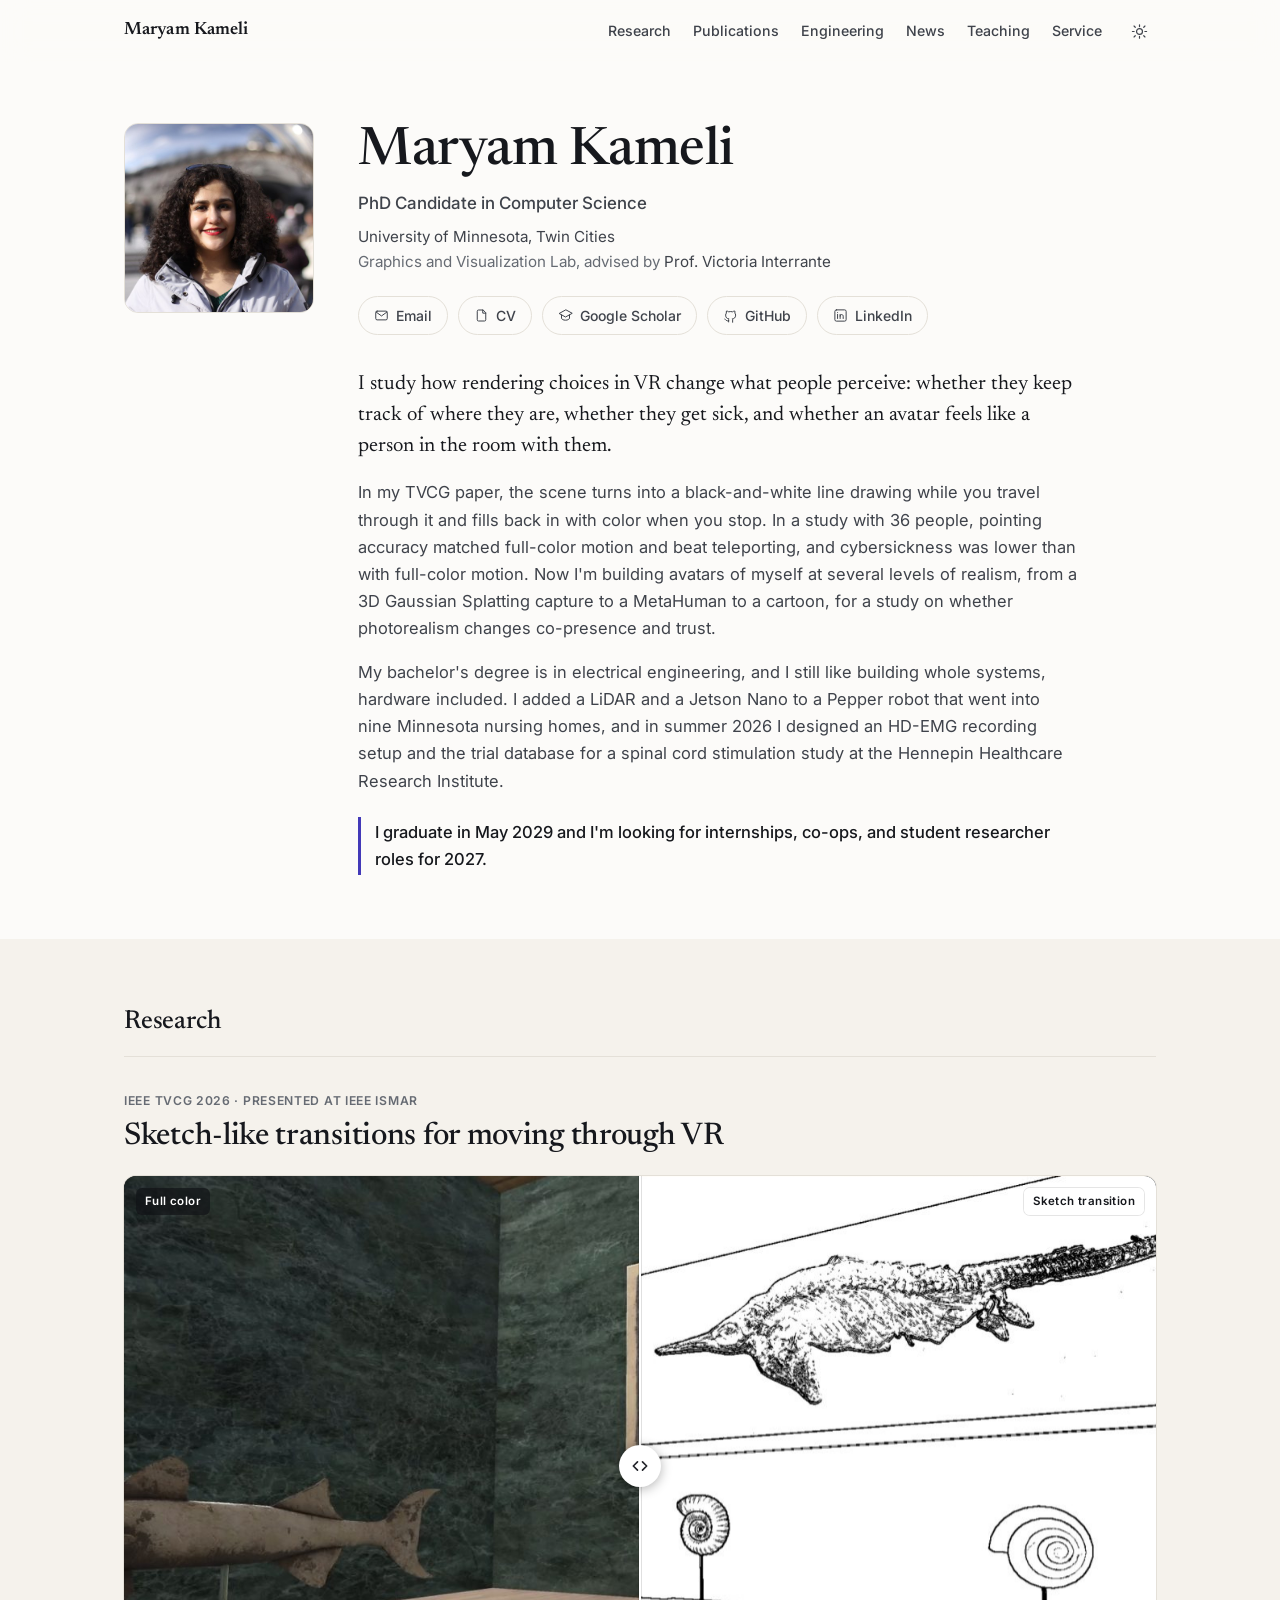
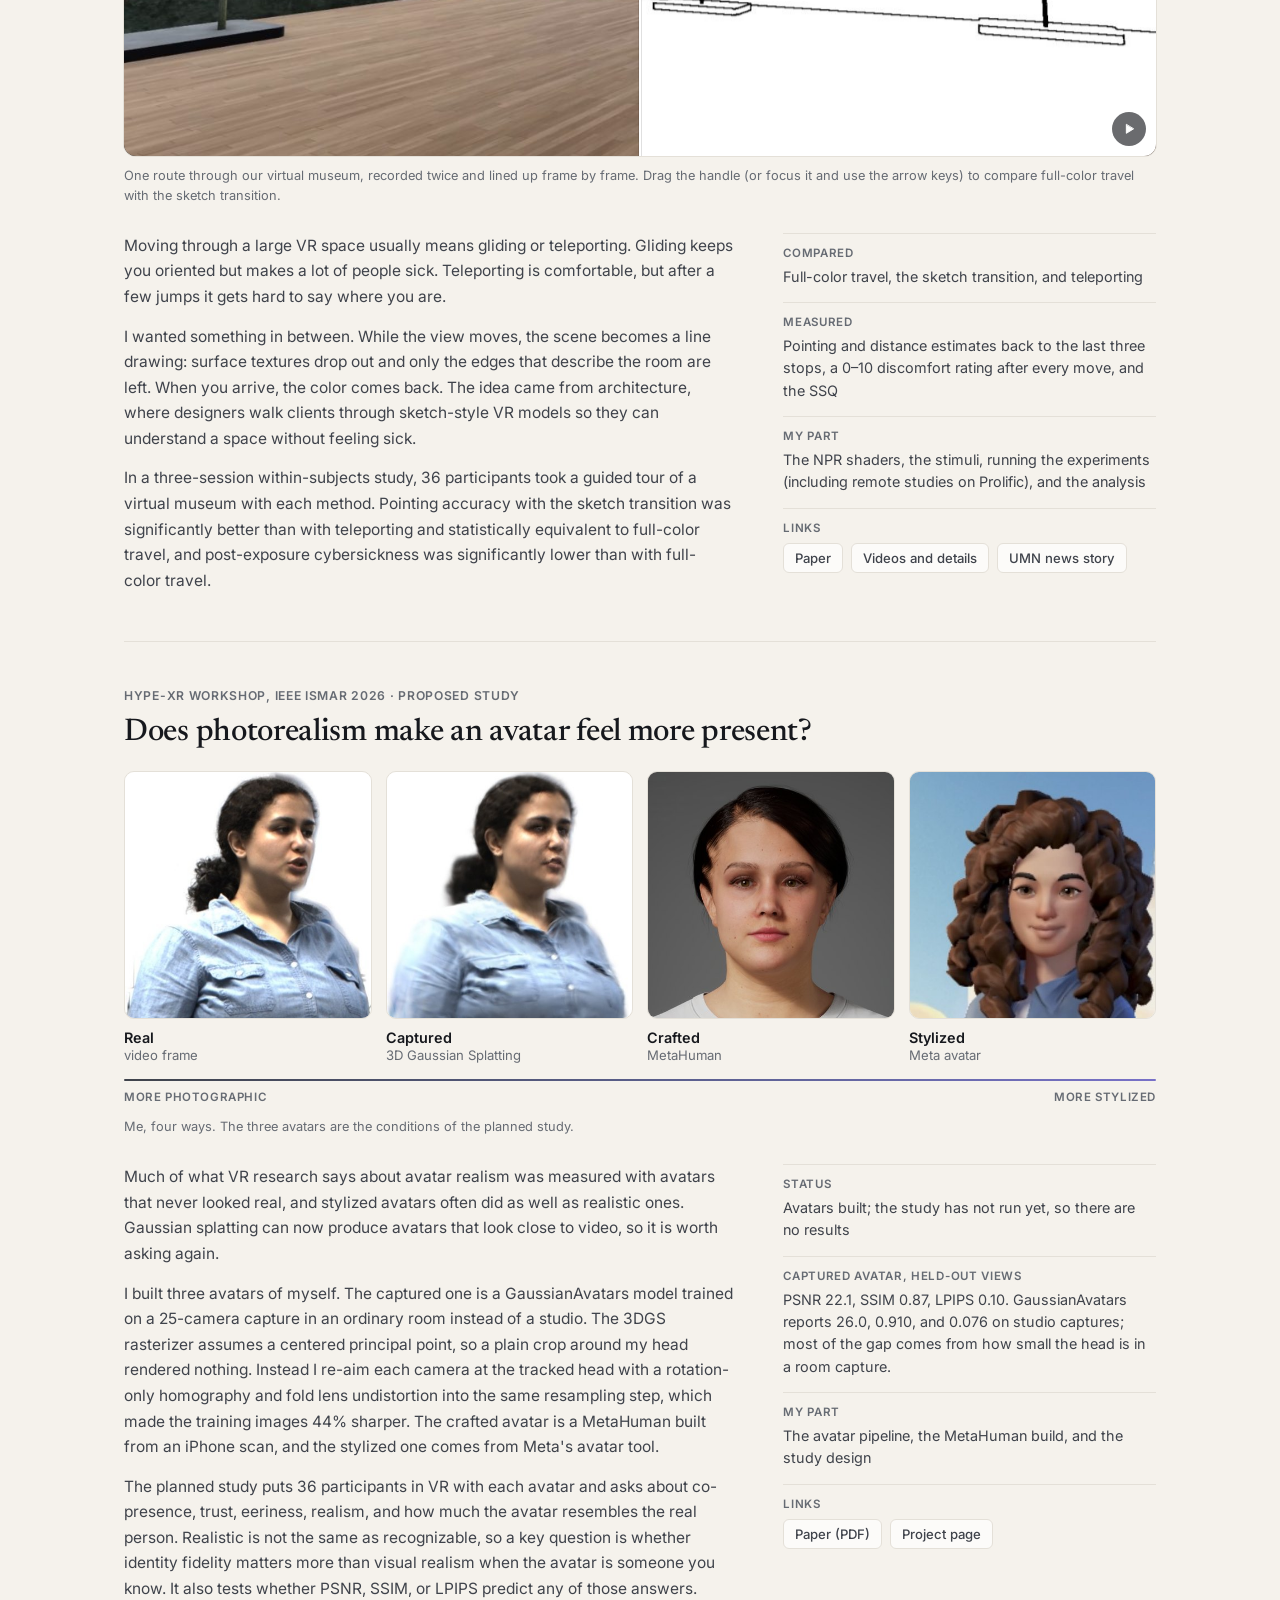
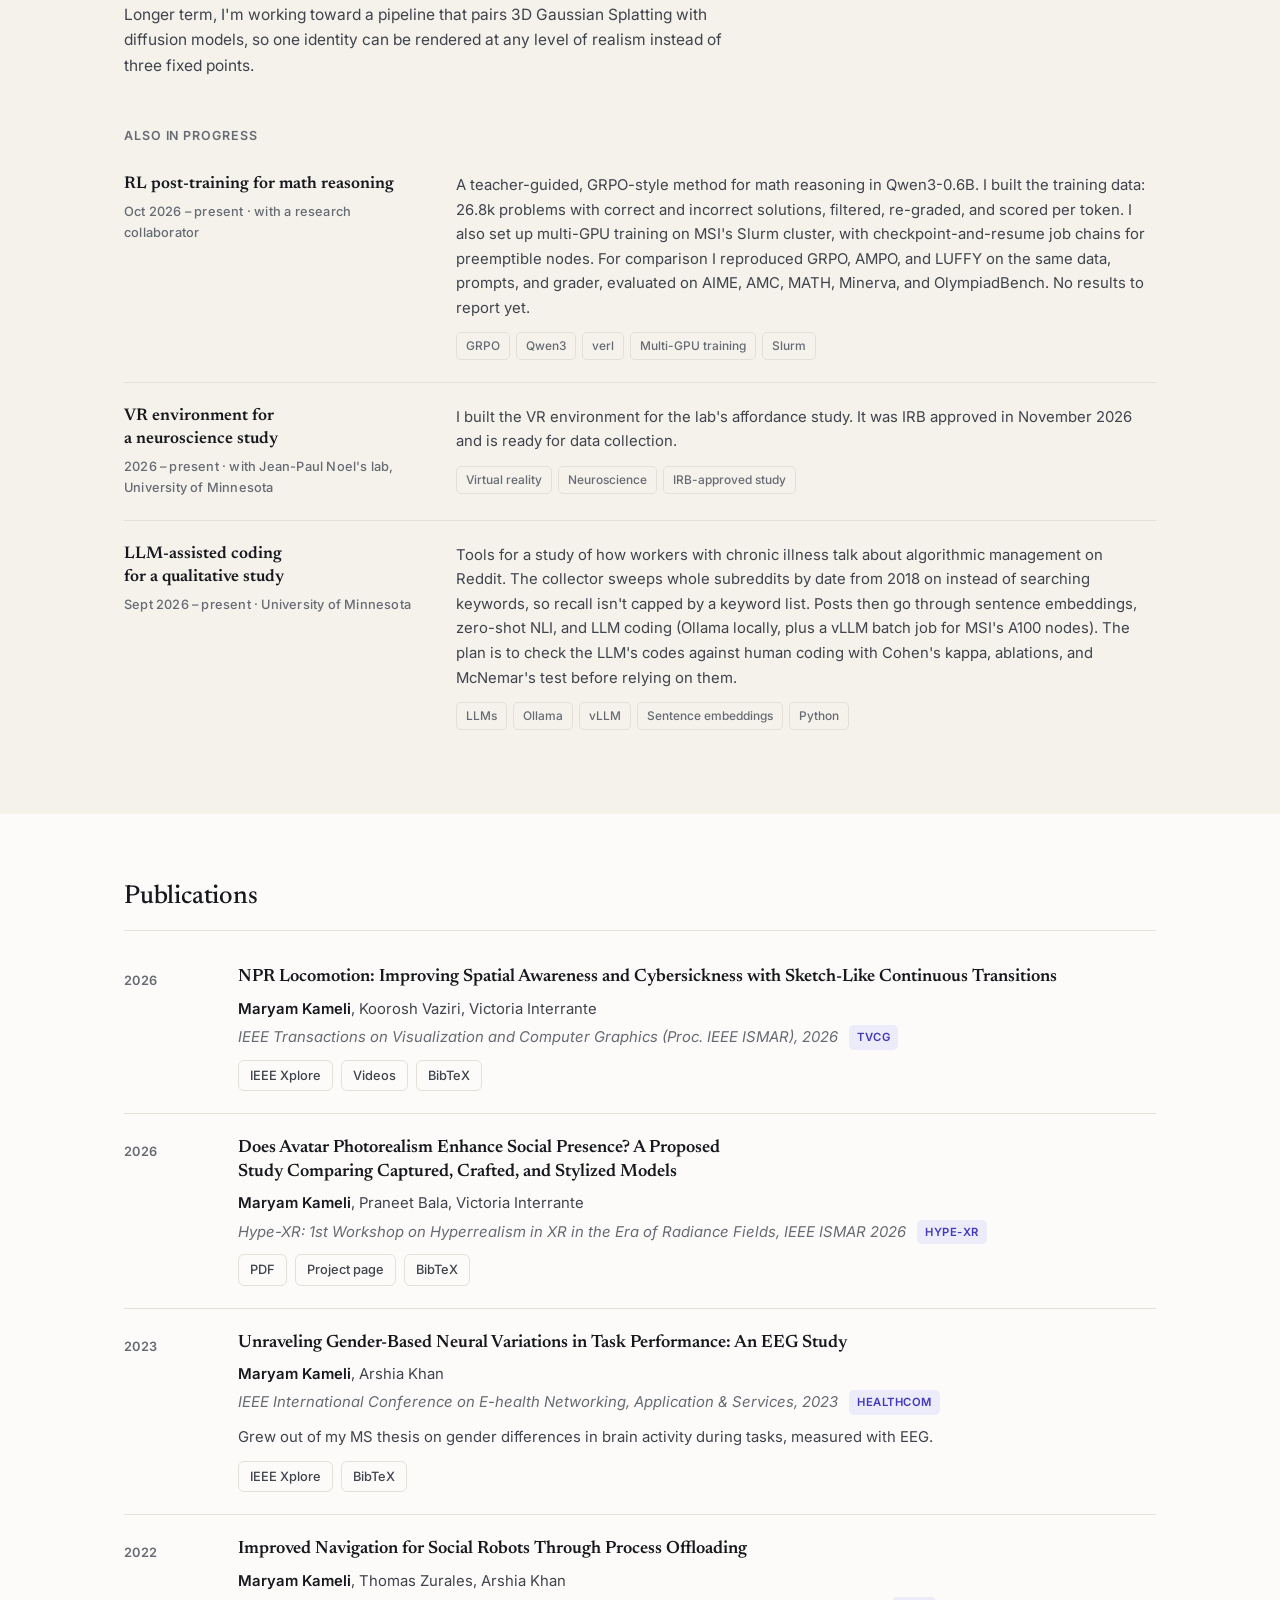
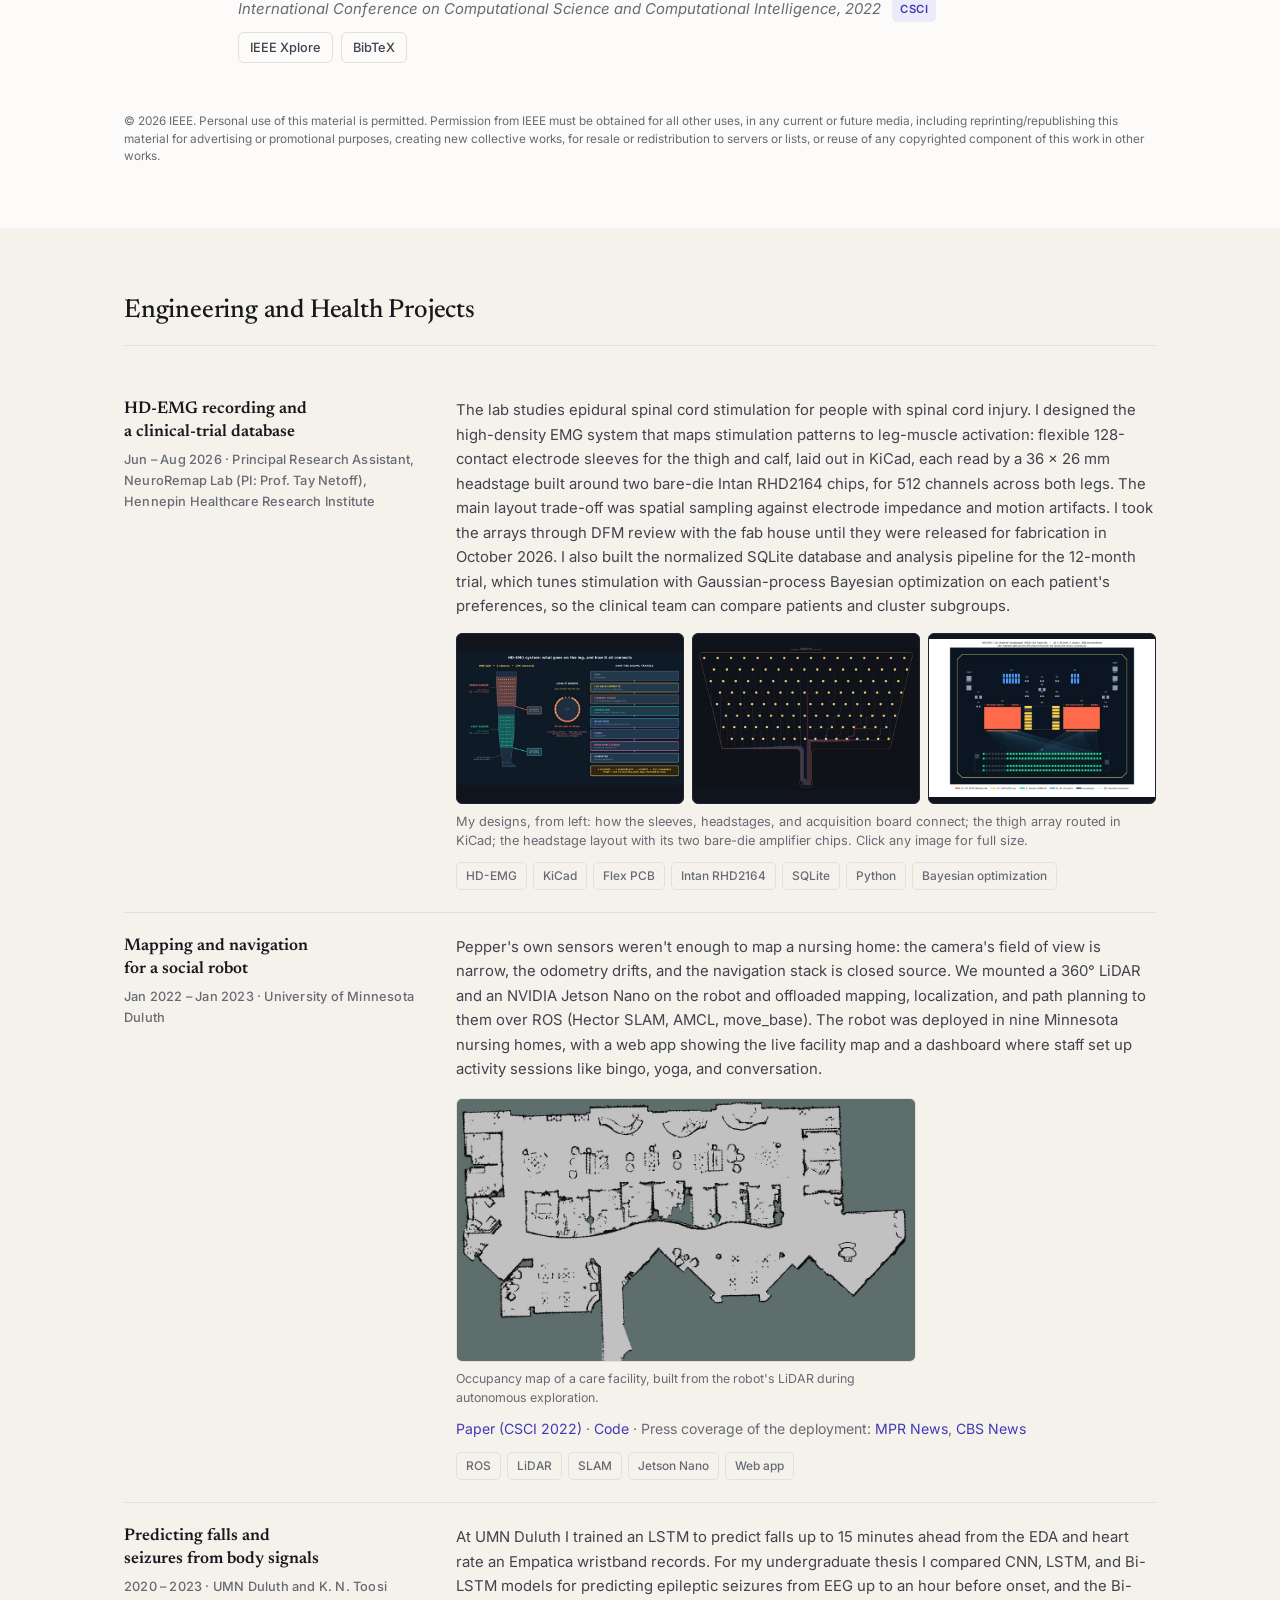
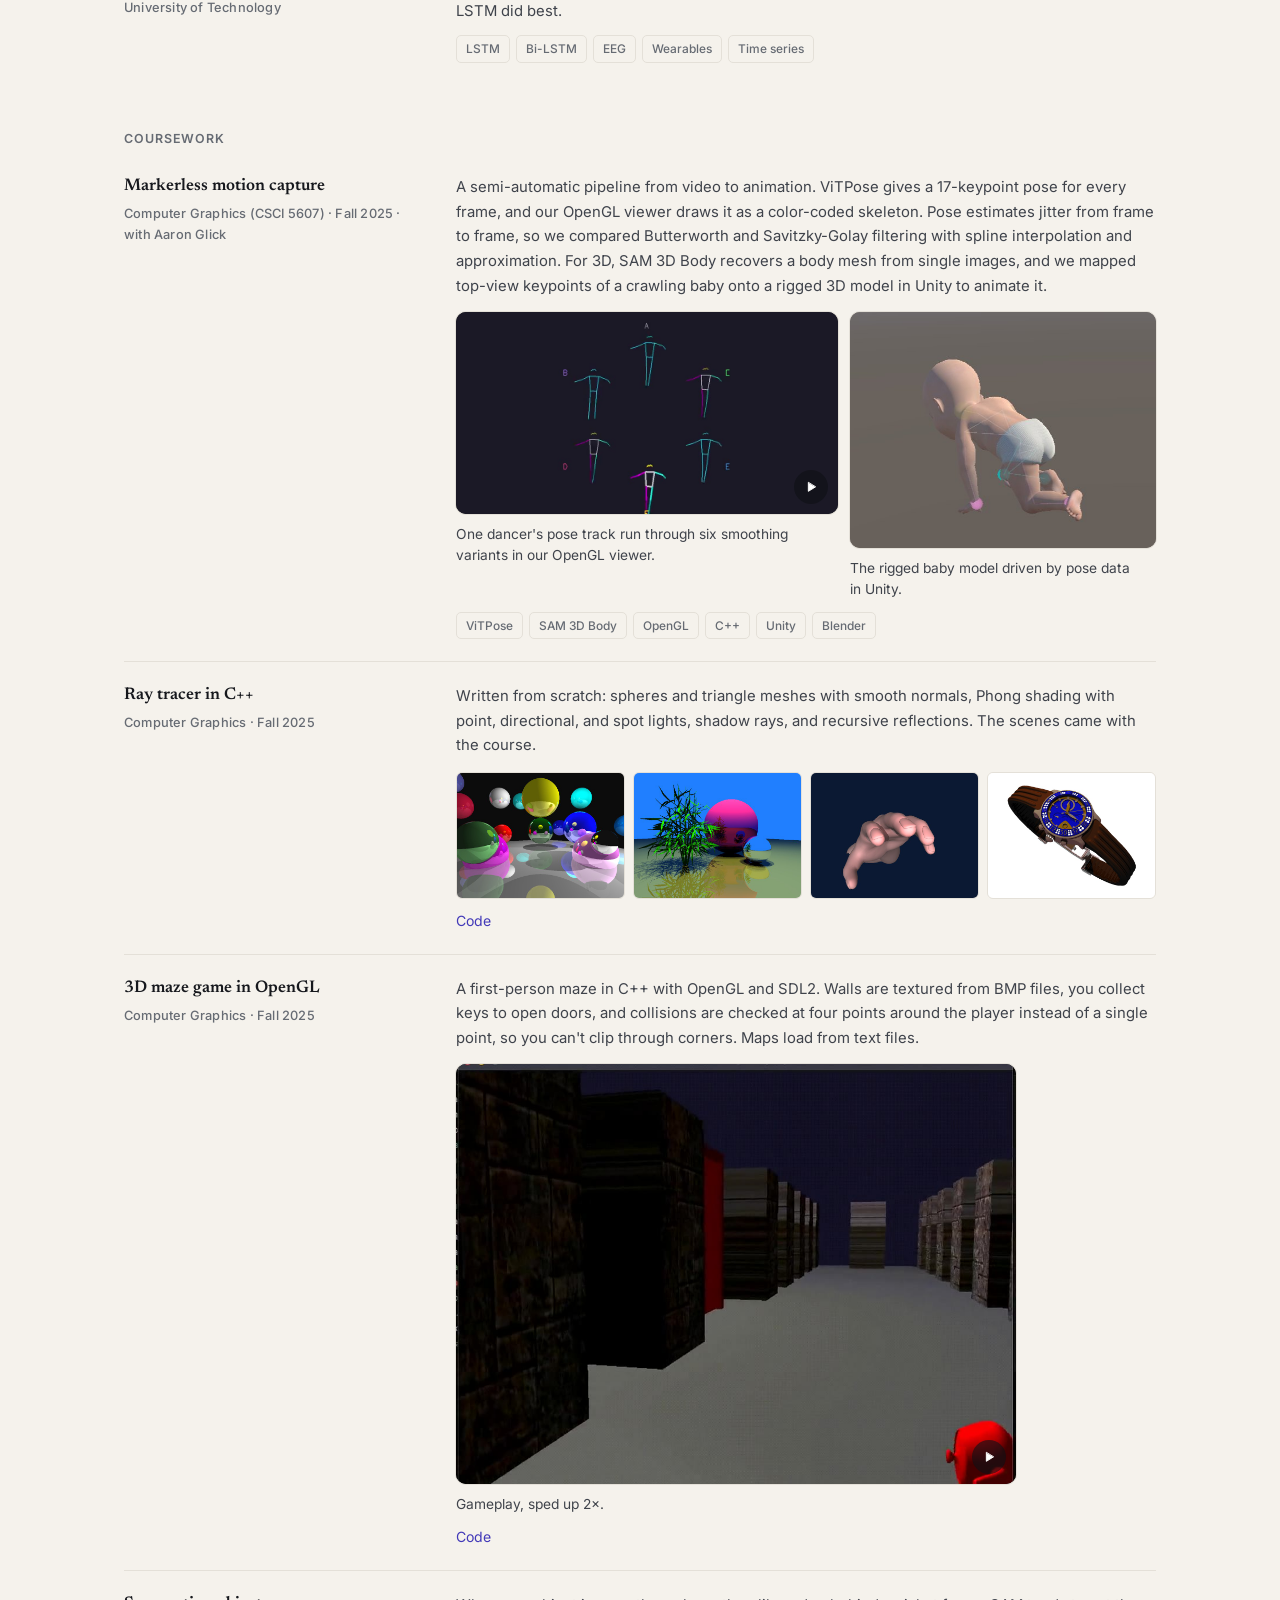
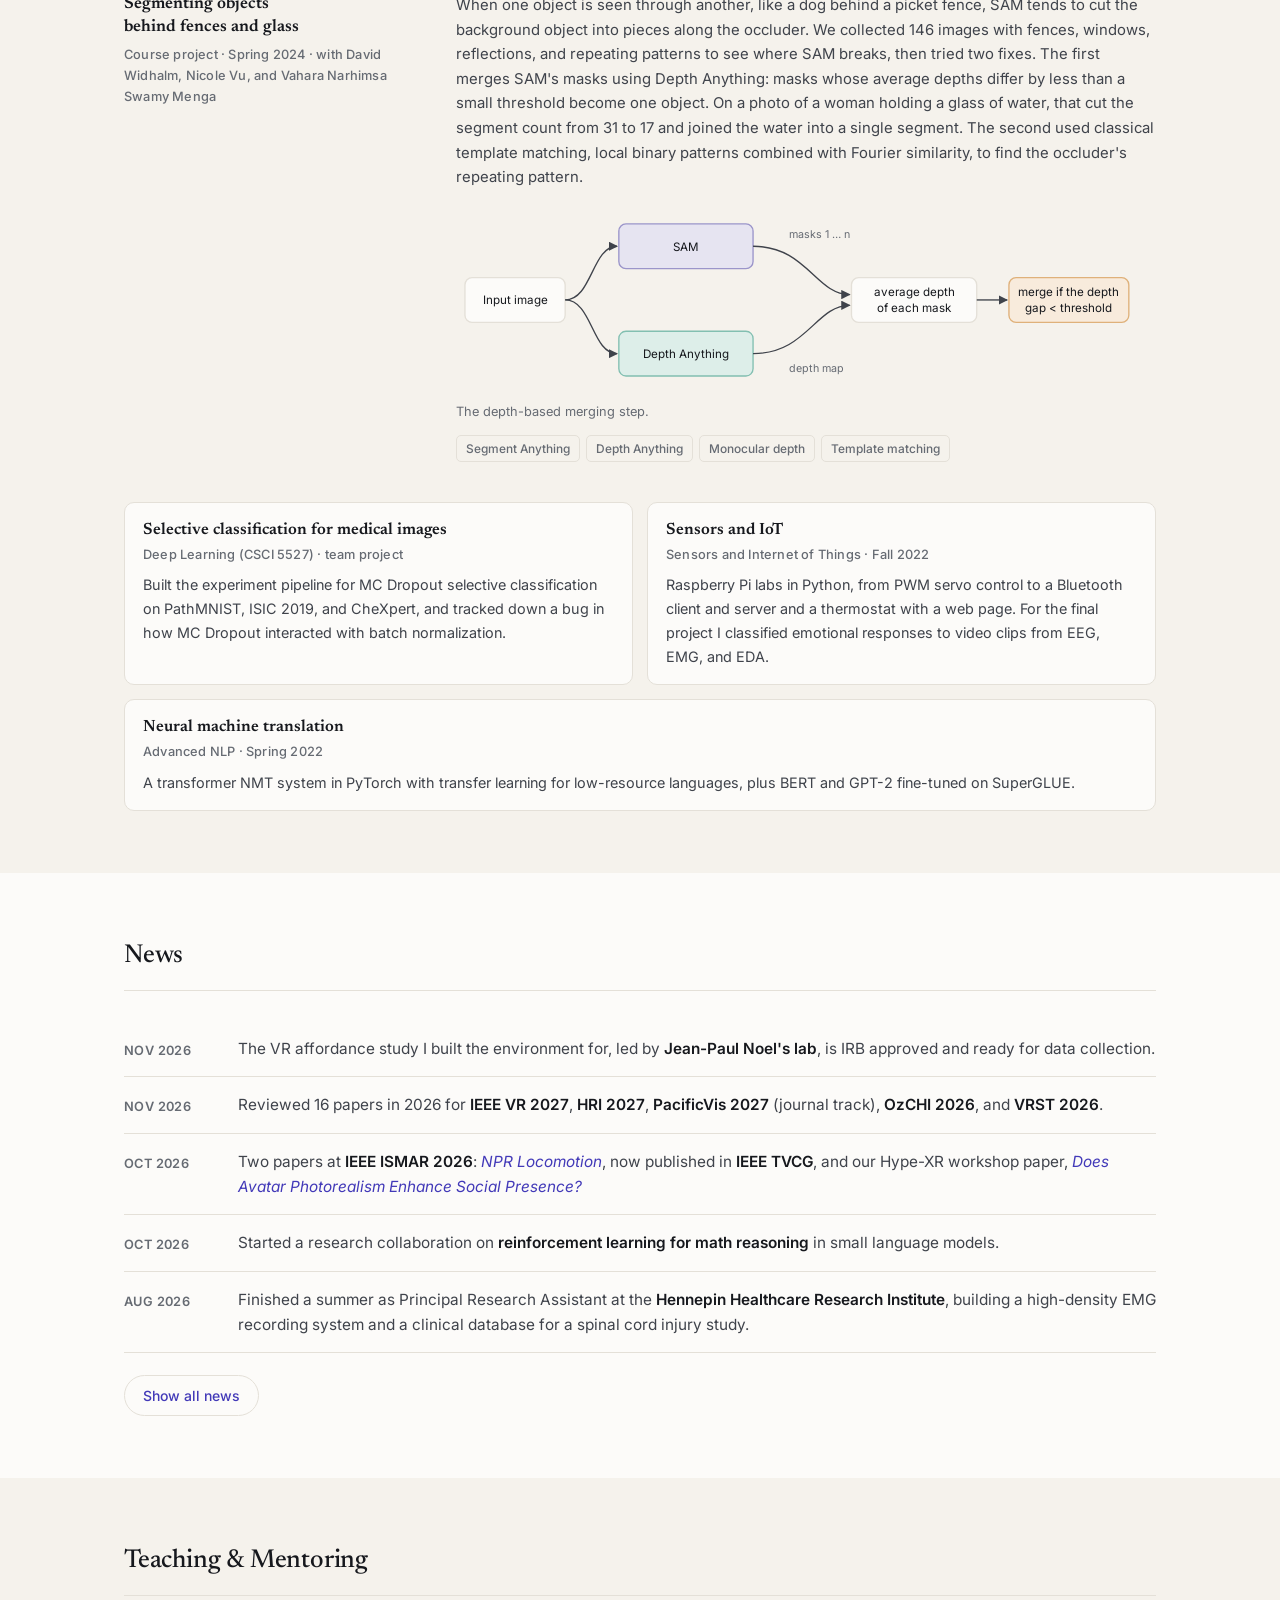
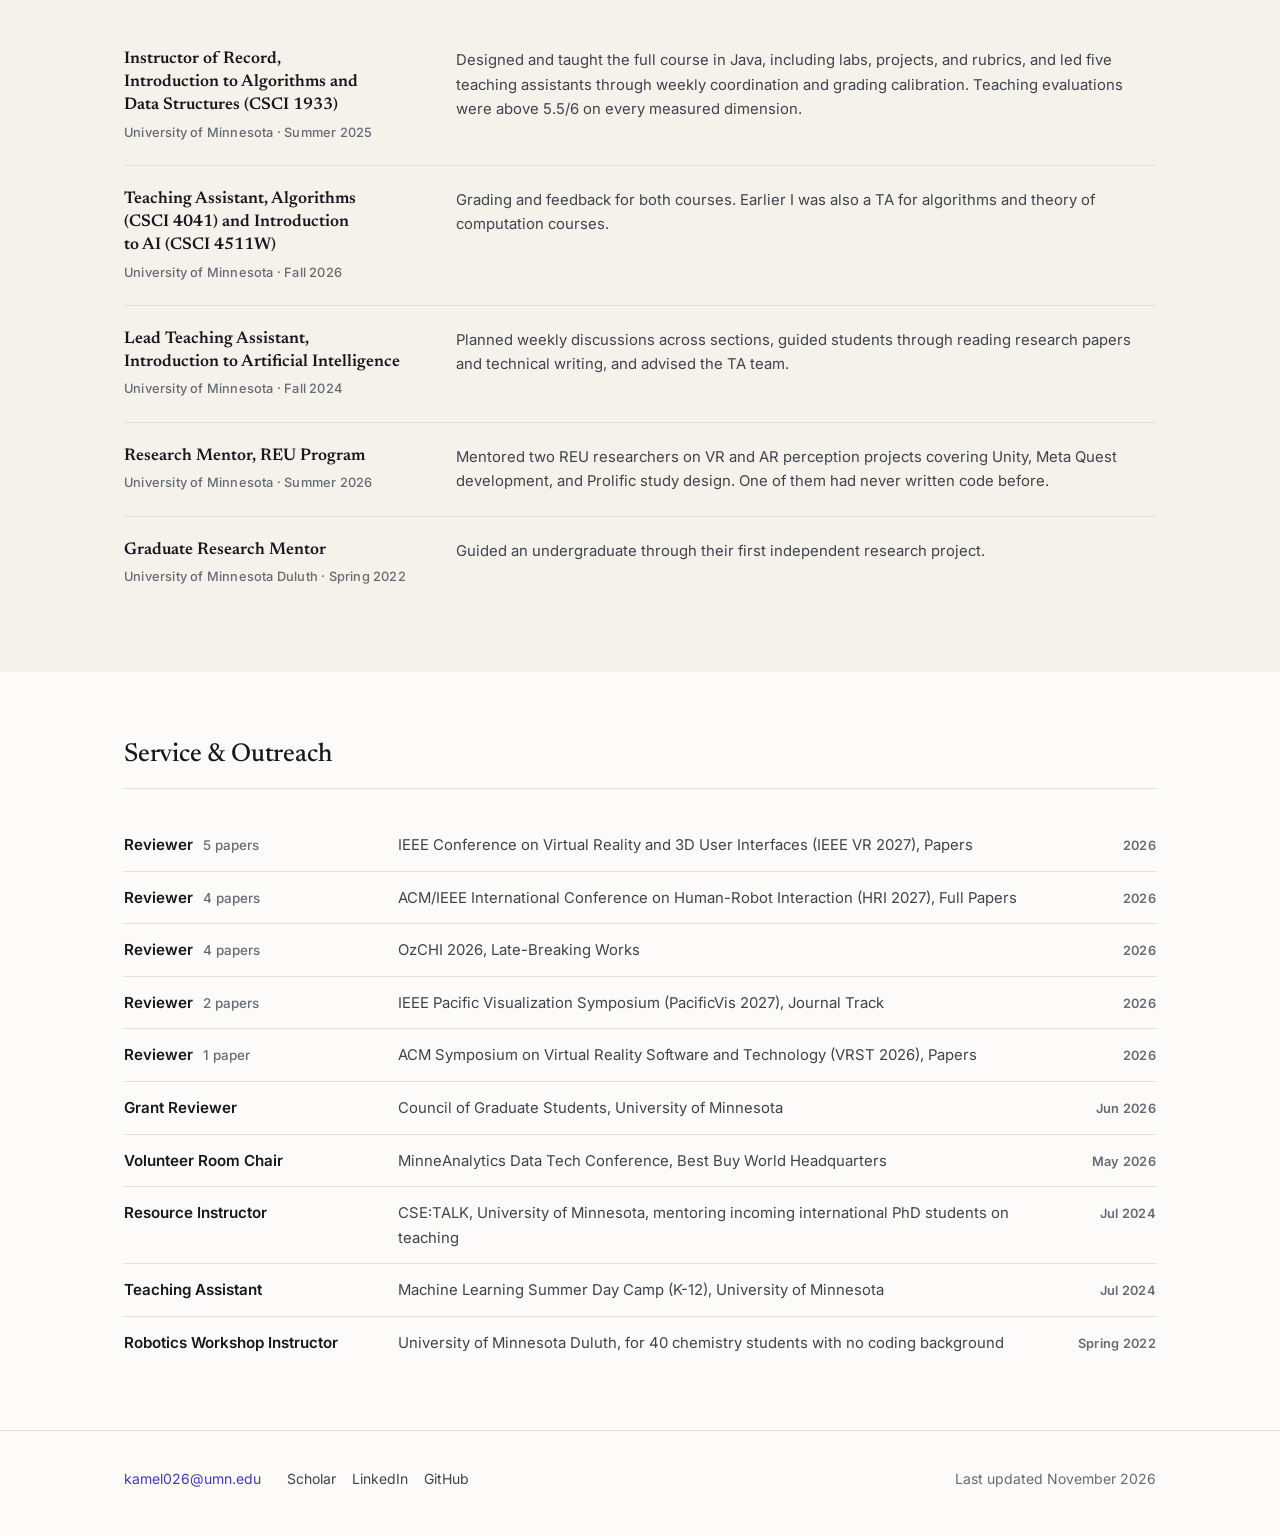
==== commit b2b31cce: "visuals" ====
--- a/index.html
+++ b/index.html
@@ -133,7 +133,7 @@
       <div class="prose" id="about">
         <p class="lead">I study how rendering choices in VR change what people perceive: whether they keep track of where they are, whether they get sick, and whether an avatar feels like a person in the room with them.</p>
 
-        <p>In my TVCG paper, the scene turns into a black-and-white line drawing while you travel through it and fills back in with color when you stop. In a study with 36 people, that left them with a better sense of the space than teleporting and less sickness than full-color motion. Now I'm building avatars of myself at several levels of realism, from a 3D Gaussian Splatting capture to a MetaHuman to a cartoon, for a study on whether photorealism changes co-presence and trust.</p>
+        <p>In my TVCG paper, the scene turns into a black-and-white line drawing while you travel through it and fills back in with color when you stop. In a study with 36 people, pointing accuracy matched full-color motion and beat teleporting, and cybersickness was lower than with full-color motion. Now I'm building avatars of myself at several levels of realism, from a 3D Gaussian Splatting capture to a MetaHuman to a cartoon, for a study on whether photorealism changes co-presence and trust.</p>
 
         <p>My bachelor's degree is in electrical engineering, and I still like building whole systems, hardware included. I added a LiDAR and a Jetson Nano to a Pepper robot that went into nine Minnesota nursing homes, and in summer 2026 I designed an HD-EMG recording setup and the trial database for a spinal cord stimulation study at the Hennepin Healthcare Research Institute.</p>
 
@@ -187,7 +187,7 @@
         <div class="feature-text">
           <p>Moving through a large VR space usually means gliding or teleporting. Gliding keeps you oriented but makes a lot of people sick. Teleporting is comfortable, but after a few jumps it gets hard to say where you are.</p>
           <p>I wanted something in between. While the view moves, the scene becomes a line drawing: surface textures drop out and only the edges that describe the room are left. When you arrive, the color comes back. The idea came from architecture, where designers walk clients through sketch-style VR models so they can understand a space without feeling sick.</p>
-          <p>In the study, 36 participants took a guided tour of a virtual museum with each of the three methods. Full-color gliding gave the best spatial judgments and the most cybersickness. Teleporting caused the least sickness and the weakest spatial judgments. The sketch transition landed between the two on both counts.</p>
+          <p>In a three-session within-subjects study, 36 participants took a guided tour of a virtual museum with each method. Pointing accuracy with the sketch transition was significantly better than with teleporting and statistically equivalent to full-color travel, and post-exposure cybersickness was significantly lower than with full-color travel.</p>
         </div>
         <dl class="facts">
           <div><dt>Compared</dt><dd>Full-color travel, the sketch transition, and teleporting</dd></div>
@@ -238,7 +238,7 @@
         <div class="feature-text">
           <p>Much of what VR research says about avatar realism was measured with avatars that never looked real, and stylized avatars often did as well as realistic ones. Gaussian splatting can now produce avatars that look close to video, so it is worth asking again.</p>
           <p>I built three avatars of myself. The captured one is a GaussianAvatars model trained on a 25-camera capture in an ordinary room instead of a studio. The 3DGS rasterizer assumes a centered principal point, so a plain crop around my head rendered nothing. Instead I re-aim each camera at the tracked head with a rotation-only homography and fold lens undistortion into the same resampling step, which made the training images 44% sharper. The crafted avatar is a MetaHuman built from an iPhone scan, and the stylized one comes from Meta's avatar tool.</p>
-          <p>The planned study puts 36 participants in VR with each avatar and asks about co-presence, trust, eeriness, realism, and how much the avatar resembles the real person. It also tests whether PSNR, SSIM, or LPIPS predict any of those answers. Longer term, I'm working toward a pipeline that pairs 3D Gaussian Splatting with diffusion models, so one identity can be rendered at any level of realism instead of three fixed points.</p>
+          <p>The planned study puts 36 participants in VR with each avatar and asks about co-presence, trust, eeriness, realism, and how much the avatar resembles the real person. Realistic is not the same as recognizable, so a key question is whether identity fidelity matters more than visual realism when the avatar is someone you know. It also tests whether PSNR, SSIM, or LPIPS predict any of those answers. Longer term, I'm working toward a pipeline that pairs 3D Gaussian Splatting with diffusion models, so one identity can be rendered at any level of realism instead of three fixed points.</p>
         </div>
         <dl class="facts">
           <div><dt>Status</dt><dd>Avatars built; the study has not run yet, so there are no results</dd></div>
@@ -425,8 +425,14 @@
           <p class="row-meta">Jun &ndash; Aug 2026 &middot; Principal Research Assistant, NeuroRemap Lab (PI: Prof. Tay Netoff), Hennepin Healthcare Research Institute</p>
         </div>
         <div class="row-body">
-          <p>The lab studies epidural spinal cord stimulation for people with spinal cord injury. I designed a high-density EMG system to map stimulation patterns to leg-muscle activation. That included laying out flexible electrode-array PCBs in KiCad, where the main trade-off was spatial sampling against electrode impedance and motion artifacts. I also built the normalized SQLite database and analysis pipeline for the 12-month trial, which tunes stimulation with Gaussian-process Bayesian optimization on each patient's preferences, so the clinical team can compare patients and cluster subgroups.</p>
-          <p class="tags"><span>HD-EMG</span><span>KiCad</span><span>PCB layout</span><span>SQLite</span><span>Python</span><span>Bayesian optimization</span></p>
+          <p>The lab studies epidural spinal cord stimulation for people with spinal cord injury. I designed the high-density EMG system that maps stimulation patterns to leg-muscle activation: flexible 128-contact electrode sleeves for the thigh and calf, laid out in KiCad, each read by a 36 &times; 26 mm headstage built around two bare-die Intan RHD2164 chips, for 512 channels across both legs. The main layout trade-off was spatial sampling against electrode impedance and motion artifacts. I took the arrays through DFM review with the fab house until they were released for fabrication in October 2026. I also built the normalized SQLite database and analysis pipeline for the 12-month trial, which tunes stimulation with Gaussian-process Bayesian optimization on each patient's preferences, so the clinical team can compare patients and cluster subgroups.</p>
+          <div class="gallery gallery-3 gallery-dark">
+            <a href="assets/img/hhri-system.jpg"><img src="assets/img/hhri-system.jpg" width="1400" height="824" loading="lazy" decoding="async" alt="Diagram of the HD-EMG system: a 128-contact thigh sleeve and a 128-contact calf sleeve on one leg, each with its own headstage, and the signal chain from skin to contacts, flexible sleeve, connector, headstage, cable, acquisition board, and computer."></a>
+            <a href="assets/img/hhri-thigh-array.jpg"><img src="assets/img/hhri-thigh-array.jpg" width="1400" height="887" loading="lazy" decoding="async" alt="KiCad layout of the thigh electrode array: a trapezoid of 128 round gold contacts with traces routed down to a narrow tail connector."></a>
+            <a href="assets/img/hhri-headstage.jpg"><img src="assets/img/hhri-headstage.jpg" width="1400" height="980" loading="lazy" decoding="async" alt="Layout of the 36 by 26 millimeter headstage with two bare-die Intan RHD2164 chips, a multiplexer, connectors, and 128 channel connections fanning out to the array connector."></a>
+          </div>
+          <p class="gallery-caption">My designs, from left: how the sleeves, headstages, and acquisition board connect; the thigh array routed in KiCad; the headstage layout with its two bare-die amplifier chips. Click any image for full size.</p>
+          <p class="tags"><span>HD-EMG</span><span>KiCad</span><span>Flex PCB</span><span>Intan RHD2164</span><span>SQLite</span><span>Python</span><span>Bayesian optimization</span></p>
         </div>
       </article>
 
@@ -442,7 +448,7 @@
                  alt="A two-dimensional occupancy grid map of a single-floor care facility, with corridors, rooms, doorways, and furniture outlines traced by the robot's LiDAR.">
             <figcaption>Occupancy map of a care facility, built from the robot's LiDAR during autonomous exploration.</figcaption>
           </figure>
-          <p class="row-links"><a href="#pub-robots">Paper (CSCI 2022)</a> &middot; <a href="https://github.com/maryamkameli/Autonomous-Navigation">Code</a></p>
+          <p class="row-links"><a href="#pub-robots">Paper (CSCI 2022)</a> &middot; <a href="https://github.com/maryamkameli/Autonomous-Navigation">Code</a> &middot; Press coverage of the deployment: <a href="https://www.mprnews.org/story/2022/07/07/nursing-home-robots-dance-sing-and-watch-for-signs-of-trouble">MPR News</a>, <a href="https://www.cbsnews.com/news/robot-dementia-nursing-home-minnesota">CBS News</a></p>
           <p class="tags"><span>ROS</span><span>LiDAR</span><span>SLAM</span><span>Jetson Nano</span><span>Web app</span></p>
         </div>
       </article>
@@ -463,6 +469,37 @@
     <!-- ---------- coursework ---------- -->
     <h3 class="h-sub h-sub-gap">Coursework</h3>
     <div class="rows">
+
+      <article class="row">
+        <div class="row-title">
+          <h4>Markerless motion capture</h4>
+          <p class="row-meta">Computer Graphics (CSCI 5607) &middot; Fall 2025 &middot; with Aaron Glick</p>
+        </div>
+        <div class="row-body">
+          <p>A semi-automatic pipeline from video to animation. ViTPose gives a 17-keypoint pose for every frame, and our OpenGL viewer draws it as a color-coded skeleton. Pose estimates jitter from frame to frame, so we compared Butterworth and Savitzky-Golay filtering with spline interpolation and approximation. For 3D, SAM 3D Body recovers a body mesh from single images, and we mapped top-view keypoints of a crawling baby onto a rigged 3D model in Unity to animate it.</p>
+          <div class="media-pair">
+          <figure class="clip row-clip">
+            <div class="clip-media" style="aspect-ratio: 960 / 508">
+              <video muted loop playsinline preload="metadata" data-autoplay poster="assets/video/mocap-smoothing-poster.jpg" aria-label="Six stick-figure skeletons of the same dancer moving in sync, each smoothed differently">
+                <source src="assets/video/mocap-smoothing.mp4" type="video/mp4">
+              </video>
+              <button class="vid-toggle" type="button" aria-label="Pause video">
+                <svg class="i-pause" viewBox="0 0 24 24" aria-hidden="true"><path d="M9 6v12M15 6v12"/></svg>
+                <svg class="i-play" viewBox="0 0 24 24" aria-hidden="true"><path d="M8 5.5v13l10.5-6.5z"/></svg>
+              </button>
+            </div>
+            <figcaption>One dancer's pose track run through six smoothing variants in our OpenGL viewer.</figcaption>
+          </figure>
+          <figure class="clip row-clip">
+            <div class="clip-media" style="aspect-ratio: 559 / 432; background:#6b6460">
+              <img src="assets/img/mocap-rig.jpg" width="559" height="432" loading="lazy" decoding="async" alt="A rigged 3D baby model on all fours, with its skeleton and joint targets visible, posed from pose-tracking data.">
+            </div>
+            <figcaption>The rigged baby model driven by pose data in Unity.</figcaption>
+          </figure>
+          </div>
+          <p class="tags"><span>ViTPose</span><span>SAM 3D Body</span><span>OpenGL</span><span>C++</span><span>Unity</span><span>Blender</span></p>
+        </div>
+      </article>
 
       <article class="row">
         <div class="row-title">
@@ -481,19 +518,74 @@
         </div>
       </article>
 
+      <article class="row">
+        <div class="row-title">
+          <h4>3D maze game in OpenGL</h4>
+          <p class="row-meta">Computer Graphics &middot; Fall 2025</p>
+        </div>
+        <div class="row-body">
+          <p>A first-person maze in C++ with OpenGL and SDL2. Walls are textured from BMP files, you collect keys to open doors, and collisions are checked at four points around the player instead of a single point, so you can't clip through corners. Maps load from text files.</p>
+          <figure class="clip row-clip">
+            <div class="clip-media" style="aspect-ratio: 4 / 3">
+              <video muted loop playsinline preload="metadata" data-autoplay poster="assets/video/maze-poster.jpg" aria-label="First-person walk through textured maze corridors, carrying a red key past a red door and toward a green door">
+                <source src="assets/video/maze.mp4" type="video/mp4">
+              </video>
+              <button class="vid-toggle" type="button" aria-label="Pause video">
+                <svg class="i-pause" viewBox="0 0 24 24" aria-hidden="true"><path d="M9 6v12M15 6v12"/></svg>
+                <svg class="i-play" viewBox="0 0 24 24" aria-hidden="true"><path d="M8 5.5v13l10.5-6.5z"/></svg>
+              </button>
+            </div>
+            <figcaption>Gameplay, sped up 2&times;.</figcaption>
+          </figure>
+          <p class="row-links"><a href="https://github.com/maryamkameli/MazeGame">Code</a></p>
+        </div>
+      </article>
+
+      <article class="row">
+        <div class="row-title">
+          <h4>Segmenting objects behind fences and glass</h4>
+          <p class="row-meta">Course project &middot; Spring 2024 &middot; with David Widhalm, Nicole Vu, and Vahara Narhimsa Swamy Menga</p>
+        </div>
+        <div class="row-body">
+          <p>When one object is seen through another, like a dog behind a picket fence, SAM tends to cut the background object into pieces along the occluder. We collected 146 images with fences, windows, reflections, and repeating patterns to see where SAM breaks, then tried two fixes. The first merges SAM's masks using Depth Anything: masks whose average depths differ by less than a small threshold become one object. On a photo of a woman holding a glass of water, that cut the segment count from 31 to 17 and joined the water into a single segment. The second used classical template matching, local binary patterns combined with Fourier similarity, to find the occluder's repeating pattern.</p>
+          <figure class="diagram">
+            <svg viewBox="0 0 760 210" role="img" aria-labelledby="segdiag-t segdiag-d">
+              <title id="segdiag-t">Depth-based merging of SAM masks</title>
+              <desc id="segdiag-d">The input image goes to SAM, which returns many masks, and to Depth Anything, which returns a depth map. The average depth of each mask is computed, and masks whose average depths differ by less than a threshold are merged into one object.</desc>
+              <defs>
+                <marker id="dg-arrow" viewBox="0 0 10 10" refX="9" refY="5" markerWidth="7" markerHeight="7" orient="auto-start-reverse"><path d="M0,0 L10,5 L0,10 z" style="fill: var(--ink-2)"/></marker>
+              </defs>
+              <g class="dg">
+                <rect x="10" y="80" width="112" height="50" rx="8" class="dg-box"/>
+                <text x="66" y="110" text-anchor="middle">Input image</text>
+                <rect x="182" y="20" width="150" height="50" rx="8" class="dg-box dg-a"/>
+                <text x="257" y="50" text-anchor="middle">SAM</text>
+                <rect x="182" y="140" width="150" height="50" rx="8" class="dg-box dg-b"/>
+                <text x="257" y="170" text-anchor="middle">Depth Anything</text>
+                <rect x="442" y="80" width="140" height="50" rx="8" class="dg-box"/>
+                <text x="512" y="101" text-anchor="middle">average depth</text>
+                <text x="512" y="118" text-anchor="middle">of each mask</text>
+                <rect x="618" y="80" width="134" height="50" rx="8" class="dg-box dg-c"/>
+                <text x="685" y="101" text-anchor="middle">merge if the depth</text>
+                <text x="685" y="118" text-anchor="middle">gap &lt; threshold</text>
+                <path d="M122 105 C152 105 152 45 180 45" class="dg-line" marker-end="url(#dg-arrow)"/>
+                <path d="M122 105 C152 105 152 165 180 165" class="dg-line" marker-end="url(#dg-arrow)"/>
+                <path d="M332 45 C392 45 402 99 440 99" class="dg-line" marker-end="url(#dg-arrow)"/>
+                <path d="M332 165 C392 165 402 111 440 111" class="dg-line" marker-end="url(#dg-arrow)"/>
+                <path d="M582 105 L616 105" class="dg-line" marker-end="url(#dg-arrow)"/>
+                <text x="372" y="36" class="dg-label">masks 1 &hellip; n</text>
+                <text x="372" y="186" class="dg-label">depth map</text>
+              </g>
+            </svg>
+            <figcaption>The depth-based merging step.</figcaption>
+          </figure>
+          <p class="tags"><span>Segment Anything</span><span>Depth Anything</span><span>Monocular depth</span><span>Template matching</span></p>
+        </div>
+      </article>
+
     </div>
 
     <ul class="minis">
-      <li>
-        <h4>Markerless motion capture</h4>
-        <p class="row-meta">Computer Graphics &middot; Fall 2025</p>
-        <p>Video in, animated 3D body out: ViTPose keypoints, SAM for a 3D body mesh in each frame, Savitzky-Golay filtering and spline interpolation to remove jitter, and OpenGL for rendering.</p>
-      </li>
-      <li>
-        <h4>3D reconstruction and segmentation from video</h4>
-        <p class="row-meta">Robot Vision &middot; Fall 2023</p>
-        <p>Reconstructed objects in 3D from video and paired SAM with monocular depth to segment through occlusion and transparent surfaces.</p>
-      </li>
       <li>
         <h4>Selective classification for medical images</h4>
         <p class="row-meta">Deep Learning (CSCI 5527) &middot; team project</p>
--- a/style.css
+++ b/style.css
@@ -527,6 +527,7 @@
   margin: 0; font-size: .8rem; font-weight: 500;
   color: var(--muted); letter-spacing: .2px;
 }
+.row > * { min-width: 0; }
 .row-body p { margin: 0; font-size: .93rem; color: var(--ink-2); }
 .row-body .row-links { margin-top: 10px; font-size: .88rem; color: var(--muted); }
 
@@ -549,6 +550,29 @@
   width: 100%; aspect-ratio: 4 / 3; object-fit: cover;
   border-radius: 6px; border: 1px solid var(--line); background: #fff;
 }
+
+.row-clip { margin-top: 14px; max-width: 560px; }
+.row-body > .row-clip, .row-body > .media-pair { margin-top: 14px; }
+
+.gallery-3 { grid-template-columns: repeat(3, minmax(0, 1fr)); }
+.gallery a { display: block; border-radius: 6px; }
+.gallery-dark img { object-fit: contain; background: #10141c; border-color: #1f2430; }
+.gallery-caption { margin: 8px 0 0 !important; font-size: .8rem !important; line-height: 1.5; color: var(--muted) !important; }
+.media-pair { display: grid; grid-template-columns: minmax(0, 1.25fr) minmax(0, 1fr); gap: 12px; align-items: start; max-width: 760px; }
+.media-pair .row-clip { max-width: none; }
+.clip-media img { width: 100%; height: 100%; object-fit: cover; display: block; }
+
+/* inline diagram (segmentation project) */
+.diagram { margin: 16px 0 0; max-width: 680px; overflow-x: auto; }
+.diagram svg { width: 100%; min-width: 560px; height: auto; display: block; }
+.dg text { fill: var(--ink); font-family: var(--font-body); font-size: 13px; }
+.dg .dg-label { fill: var(--muted); font-size: 12px; }
+.dg-box { fill: var(--paper); stroke: var(--line); stroke-width: 1.5; }
+.dg-a { fill: color-mix(in srgb, var(--accent) 12%, var(--paper)); stroke: color-mix(in srgb, var(--accent) 45%, var(--line)); }
+.dg-b { fill: color-mix(in srgb, #1f9e89 14%, var(--paper)); stroke: color-mix(in srgb, #1f9e89 50%, var(--line)); }
+.dg-c { fill: color-mix(in srgb, #d97706 12%, var(--paper)); stroke: color-mix(in srgb, #d97706 45%, var(--line)); }
+.dg-line { fill: none; stroke: var(--ink-2); stroke-width: 1.5; }
+.diagram figcaption { margin-top: 8px; font-size: .8rem; color: var(--muted); }
 
 /* small coursework cards */
 .minis {
@@ -706,6 +730,8 @@
 
   .ladder { grid-template-columns: repeat(2, minmax(0, 1fr)); gap: 12px 10px; }
   .gallery { grid-template-columns: repeat(2, minmax(0, 1fr)); }
+  .gallery-3 { grid-template-columns: 1fr; }
+  .media-pair { grid-template-columns: 1fr; }
   .minis { grid-template-columns: 1fr; }
   .clips { grid-template-columns: 1fr; gap: 22px; }
   .wipe-stage { border-radius: 8px; }
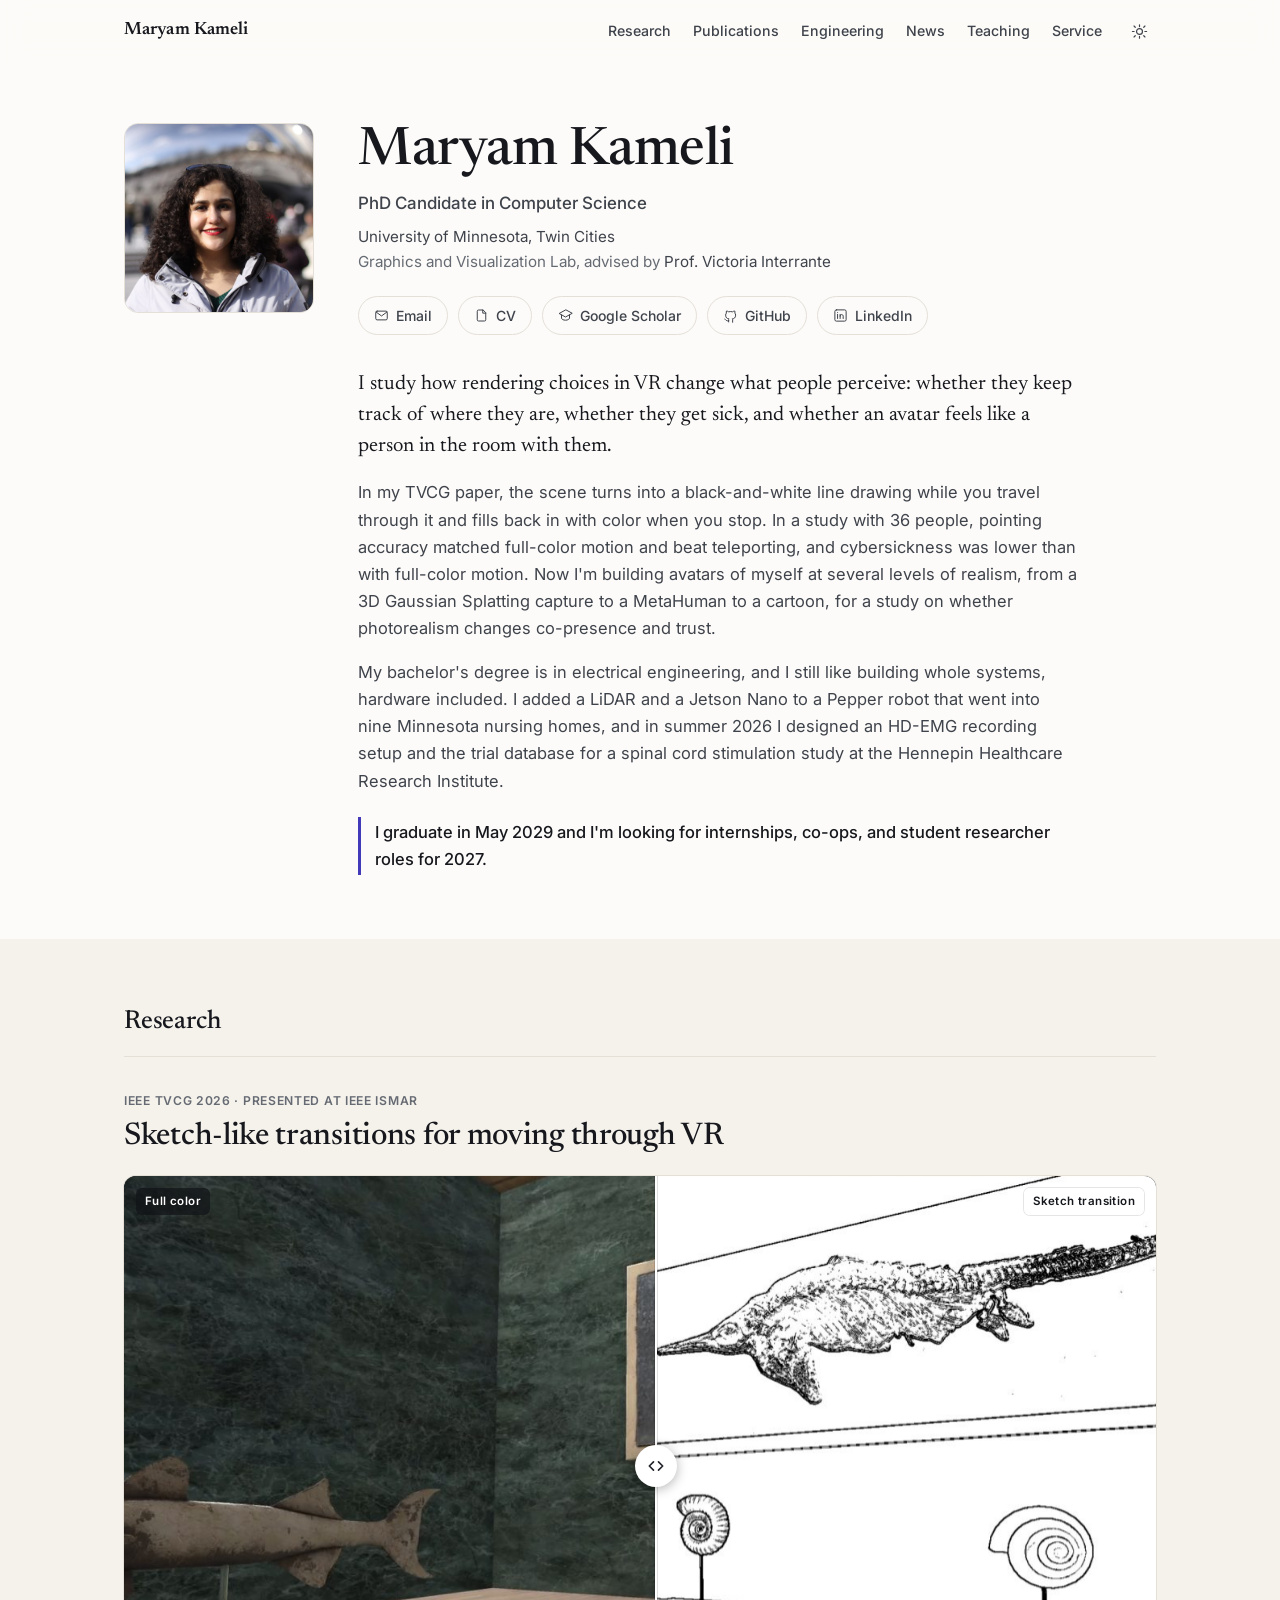
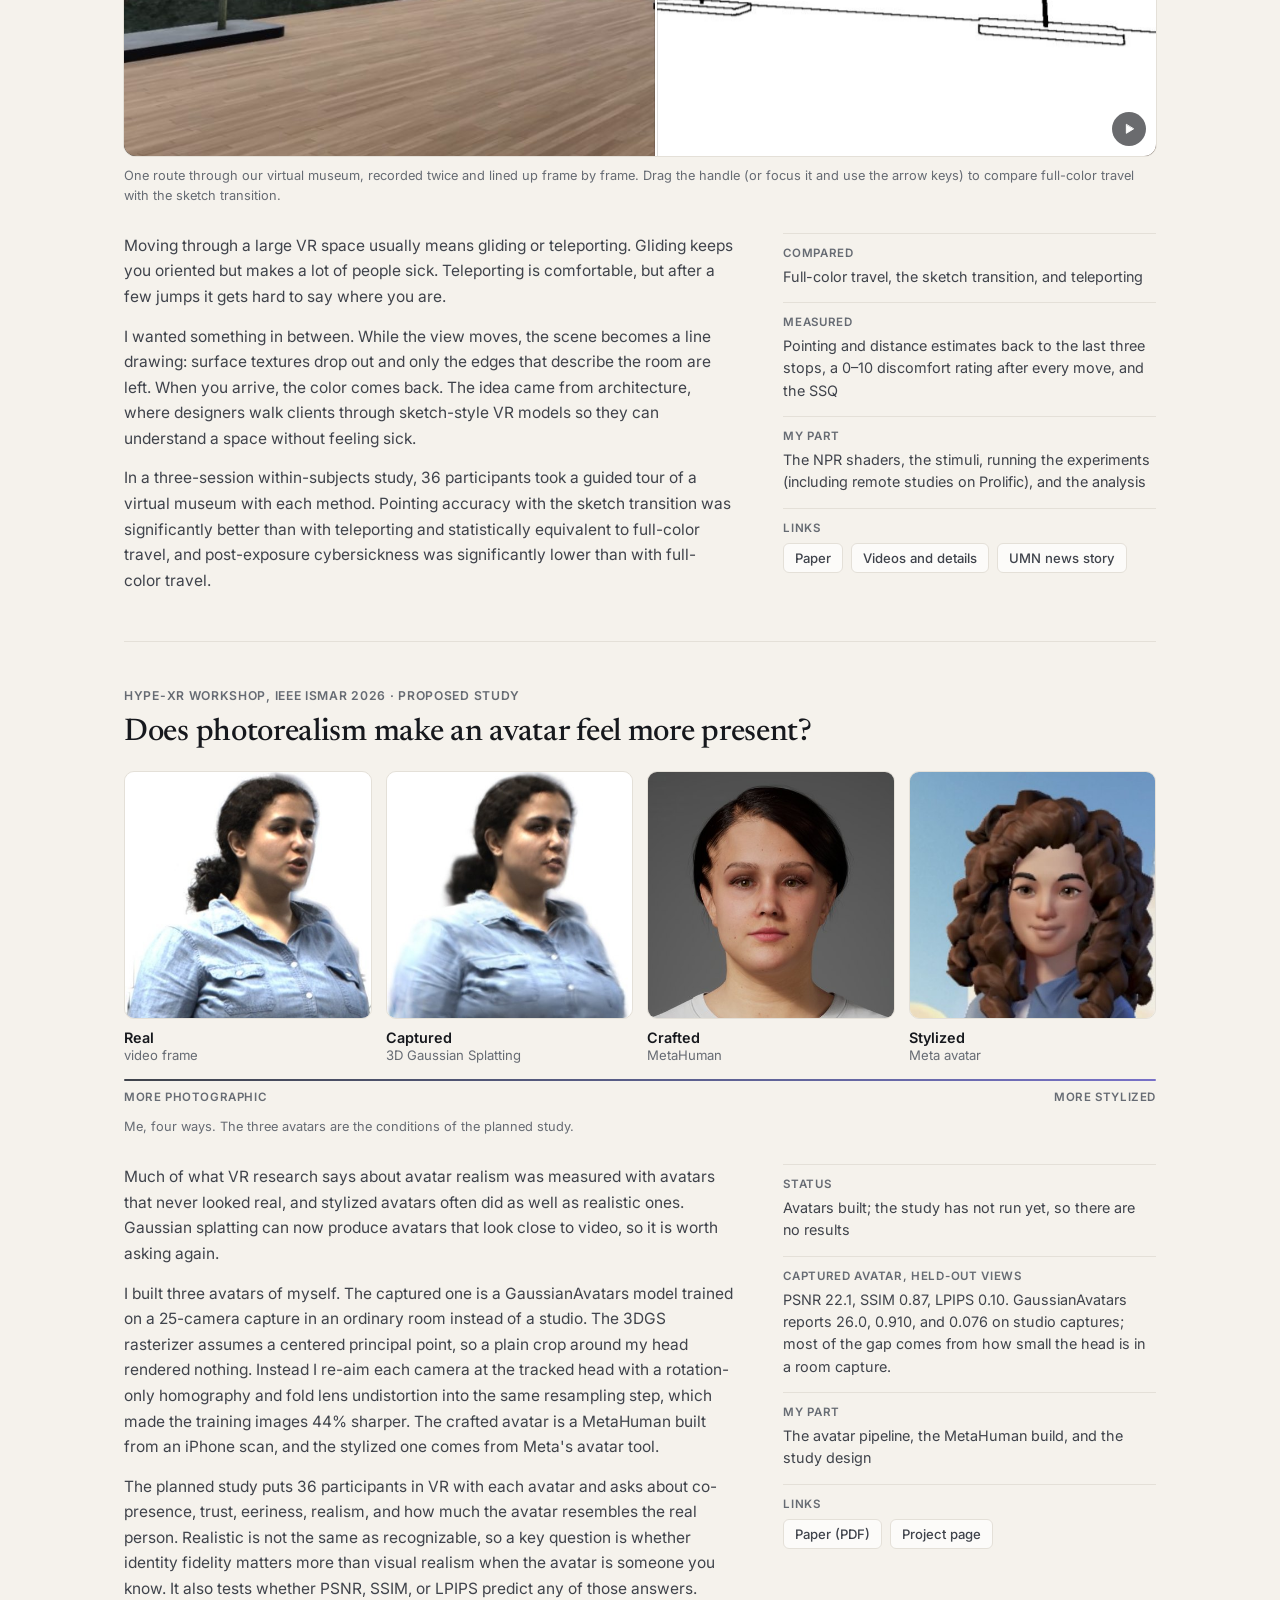
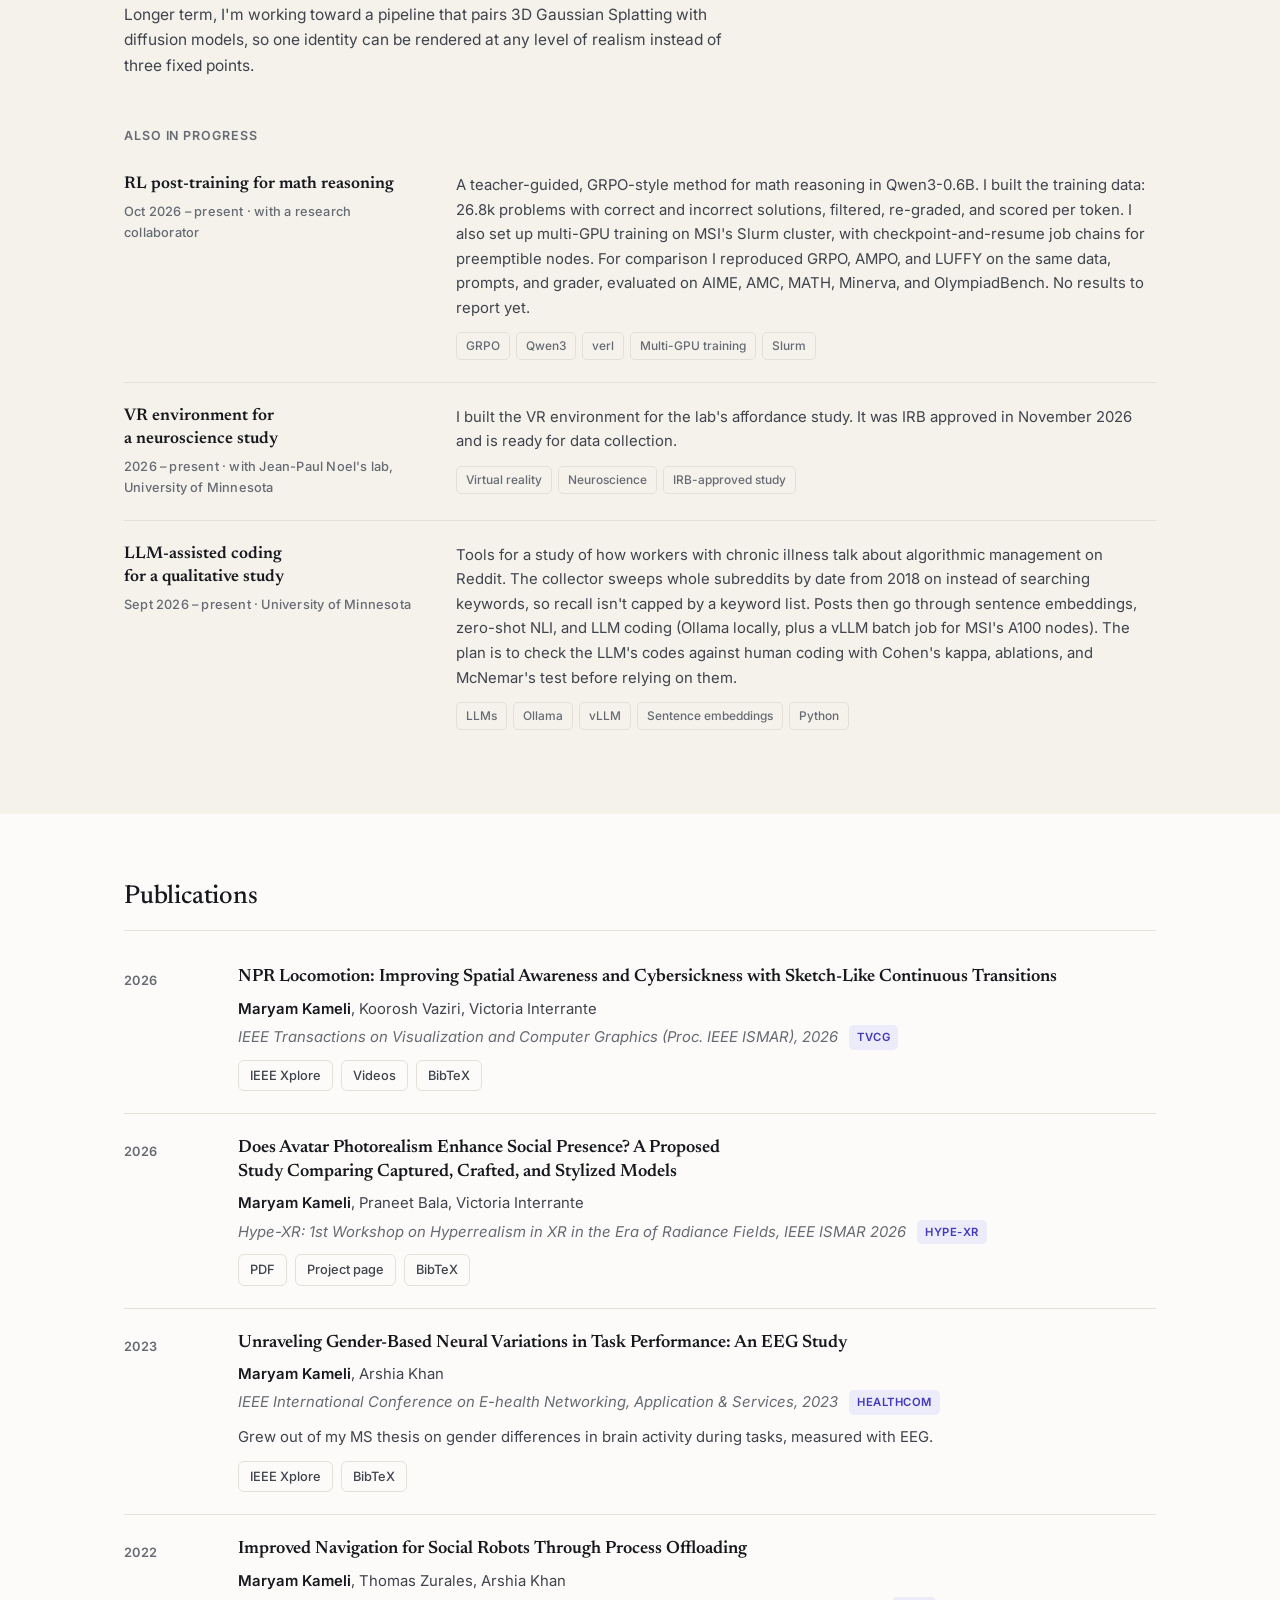
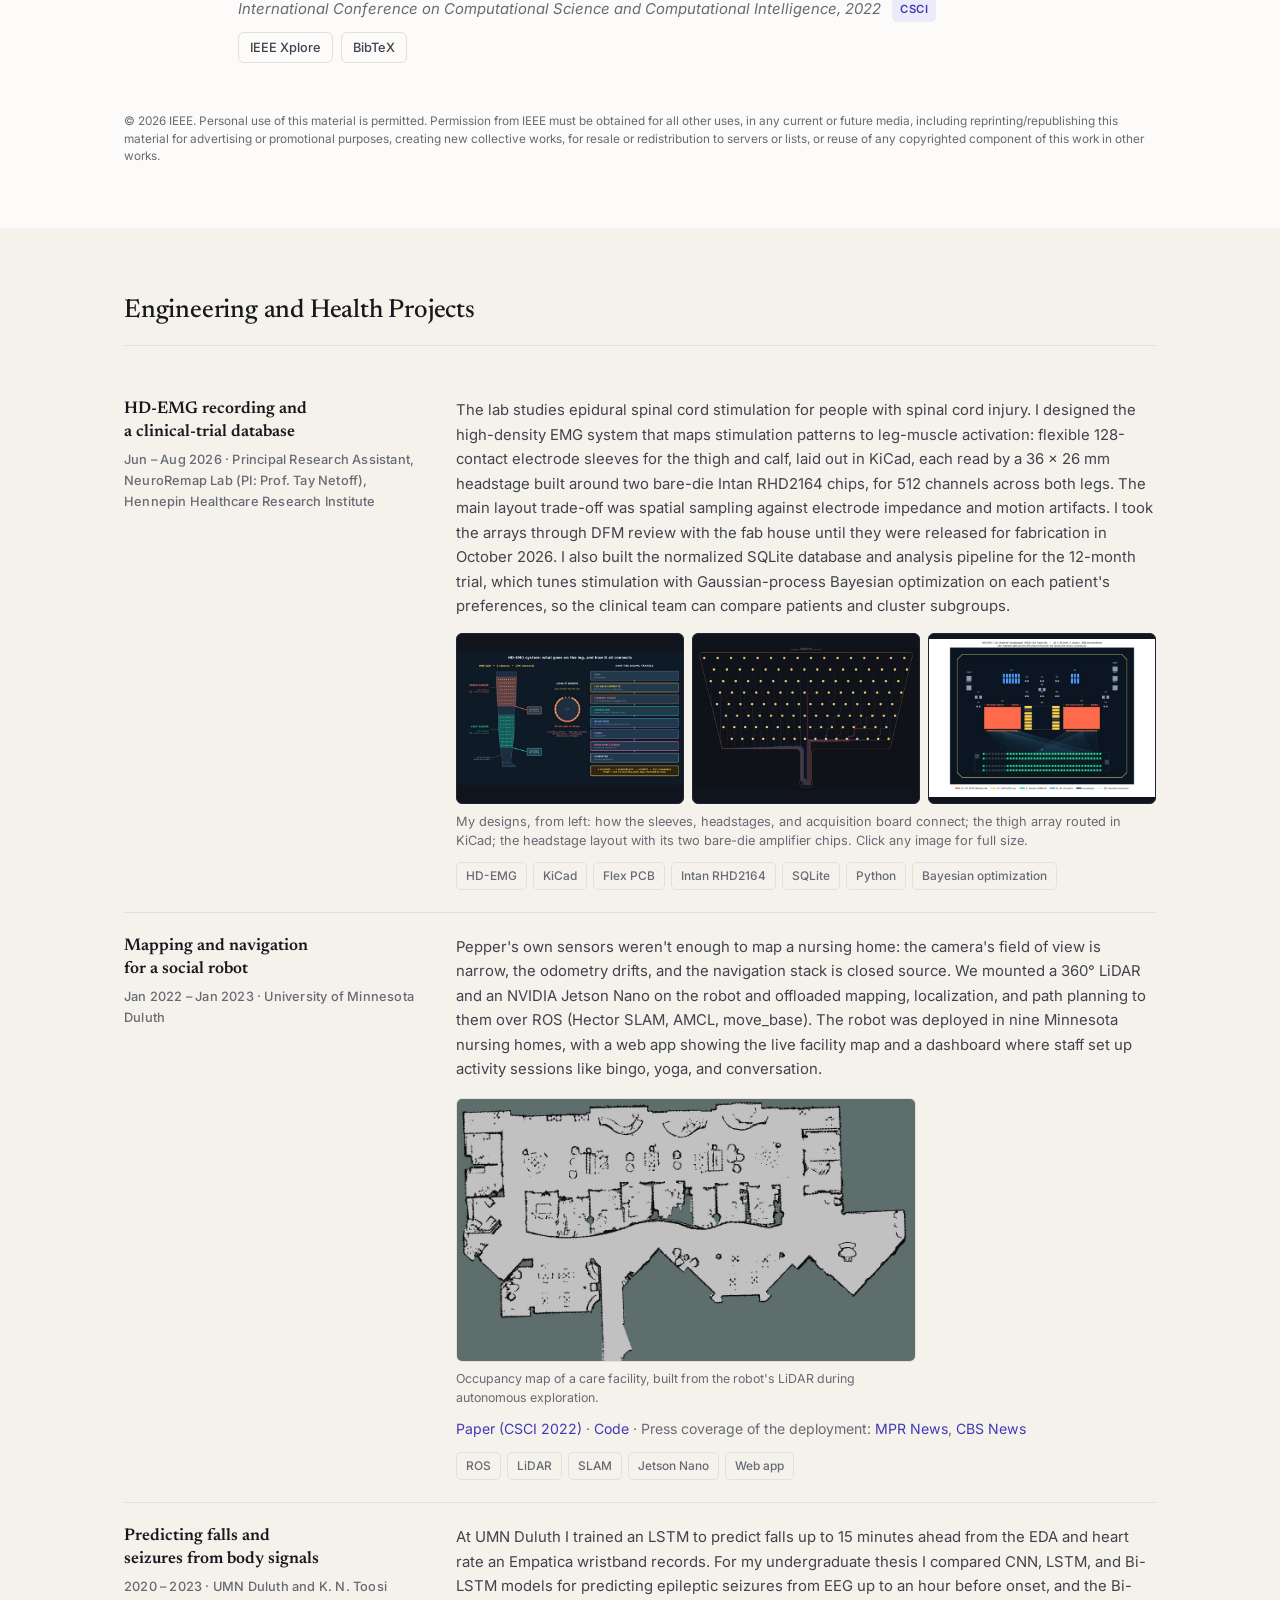
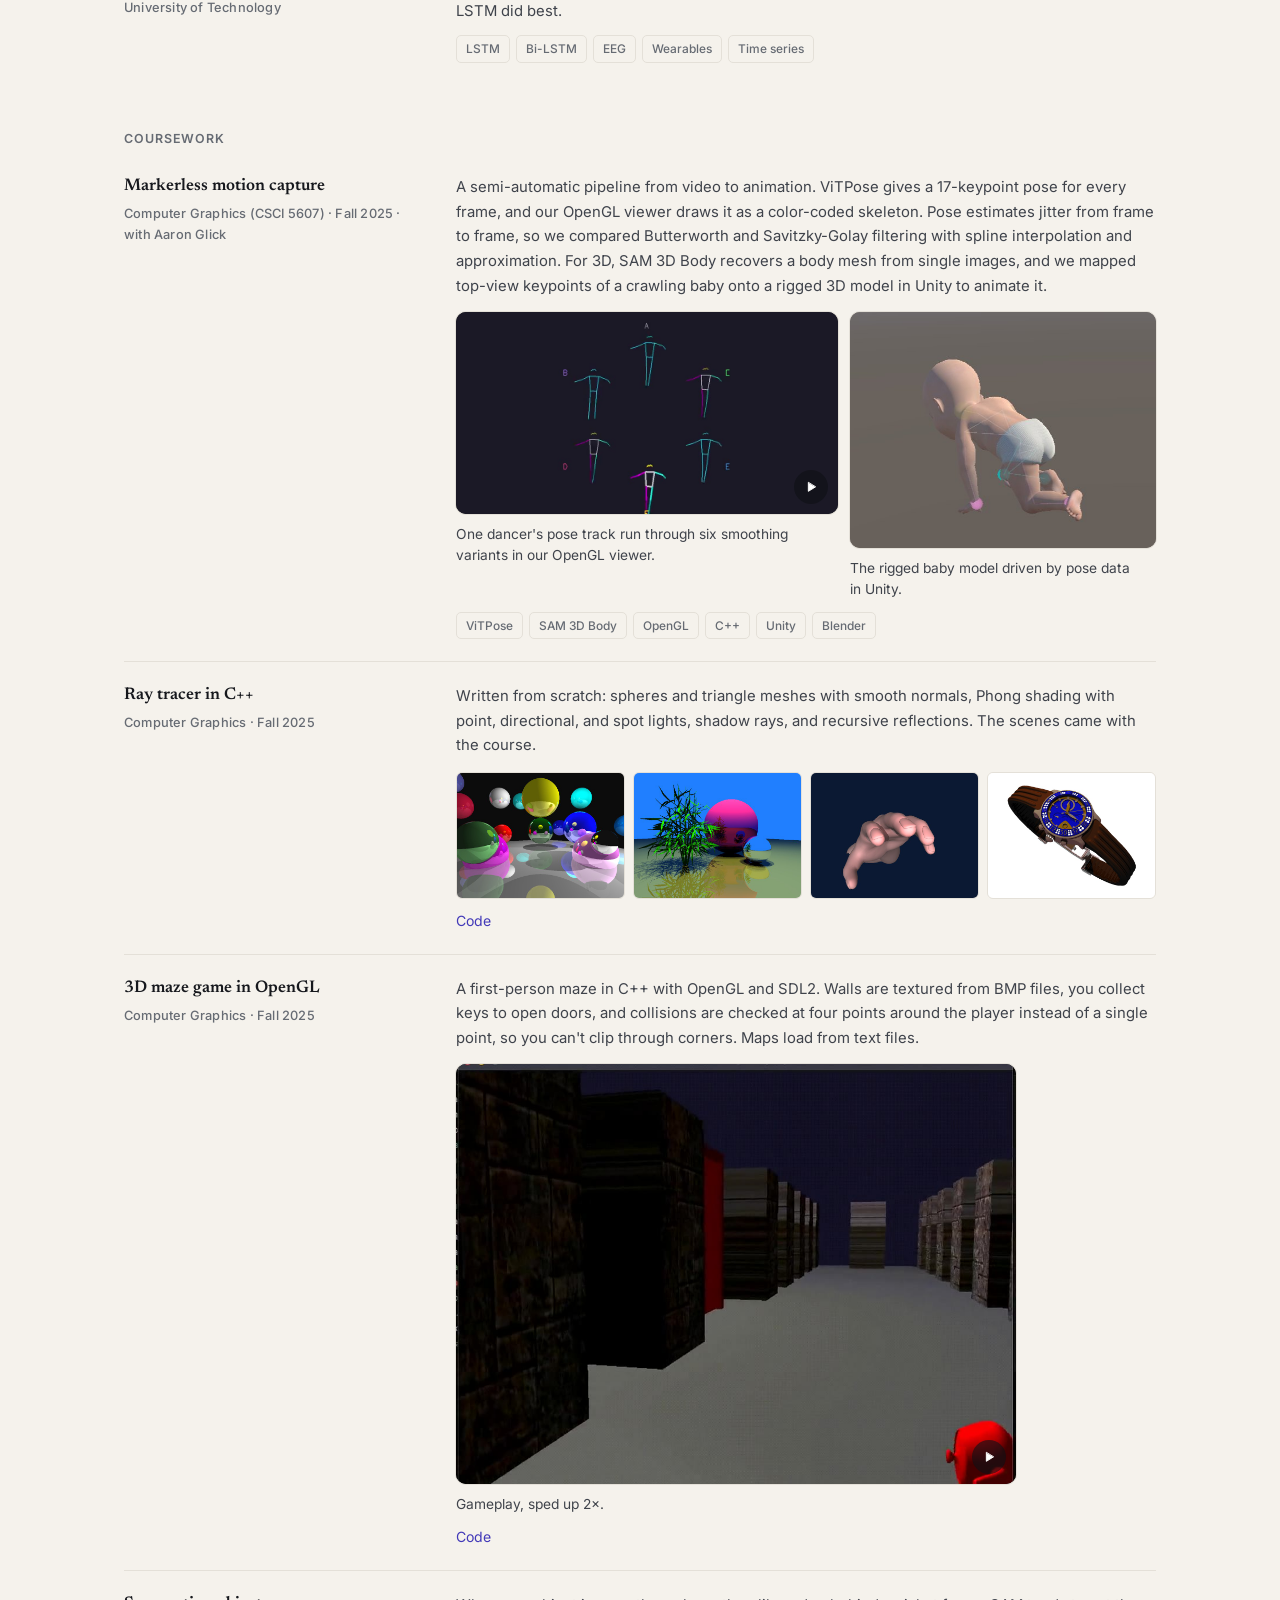
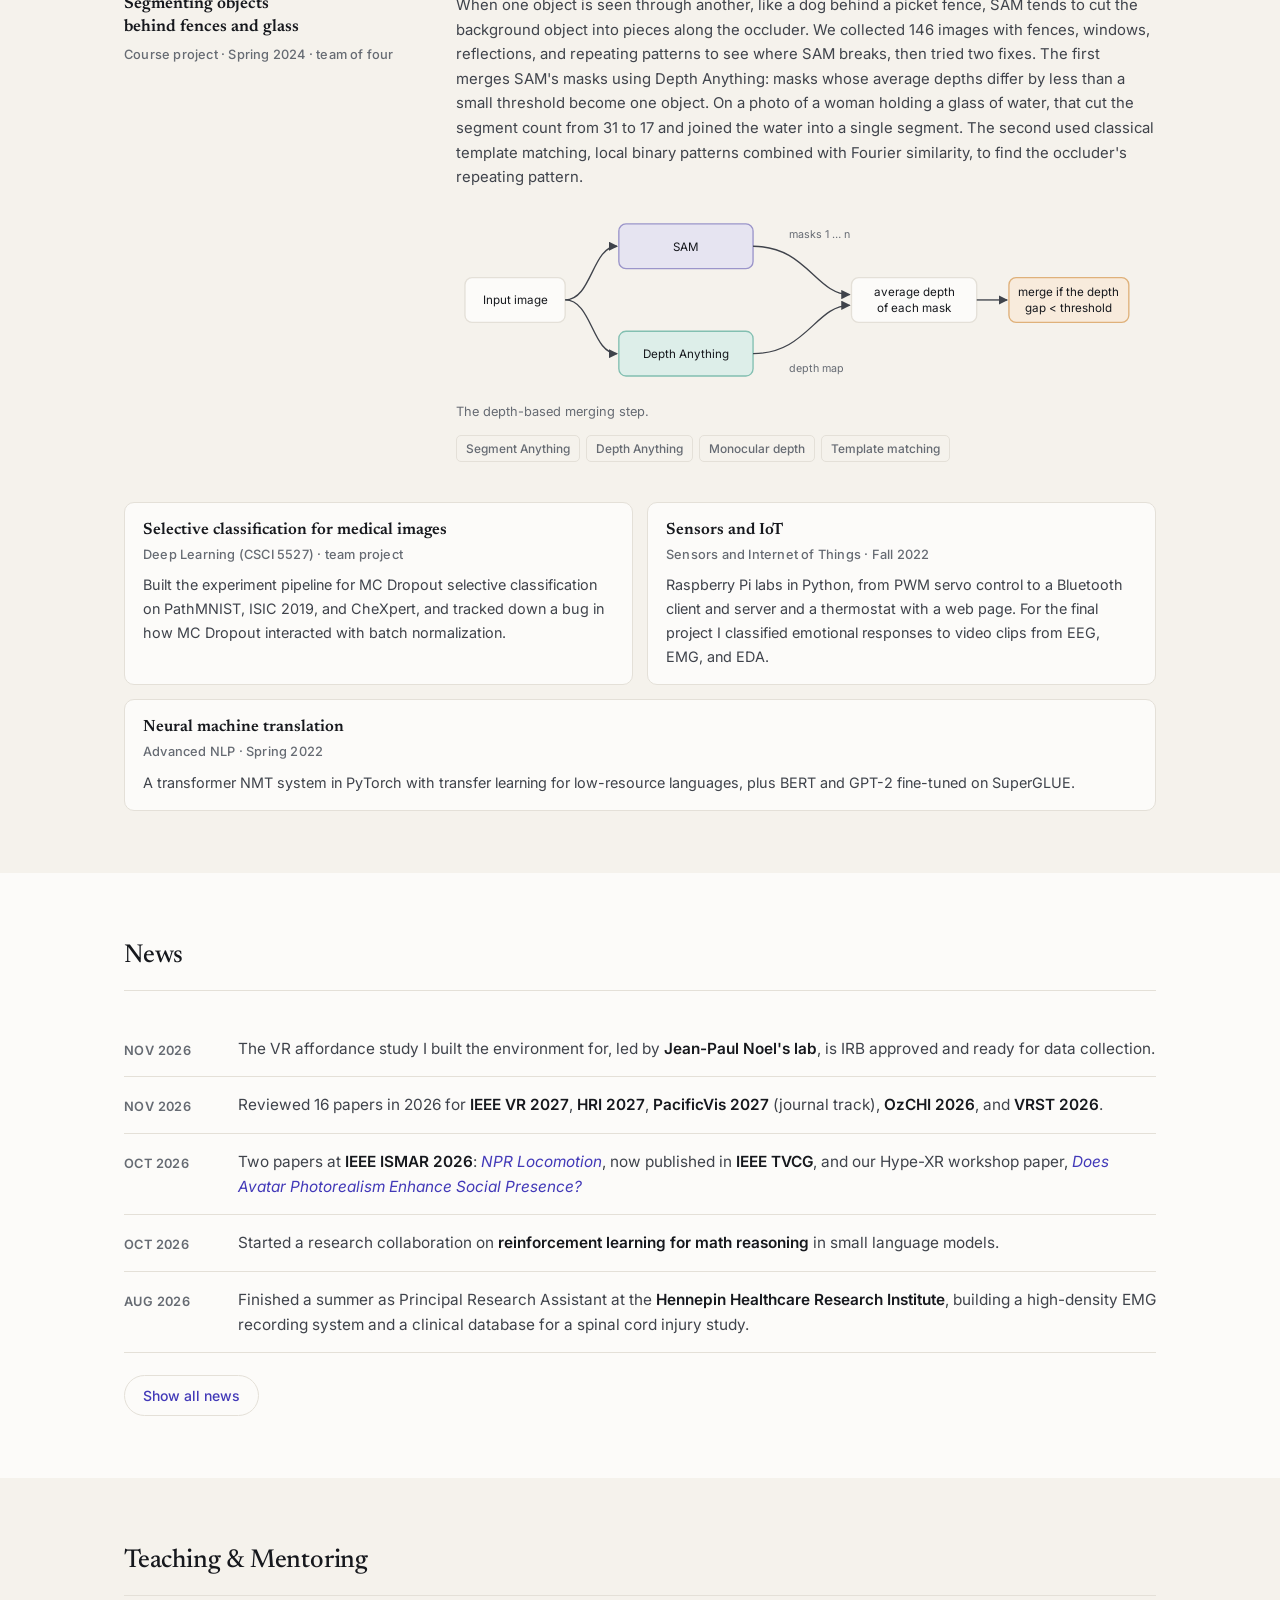
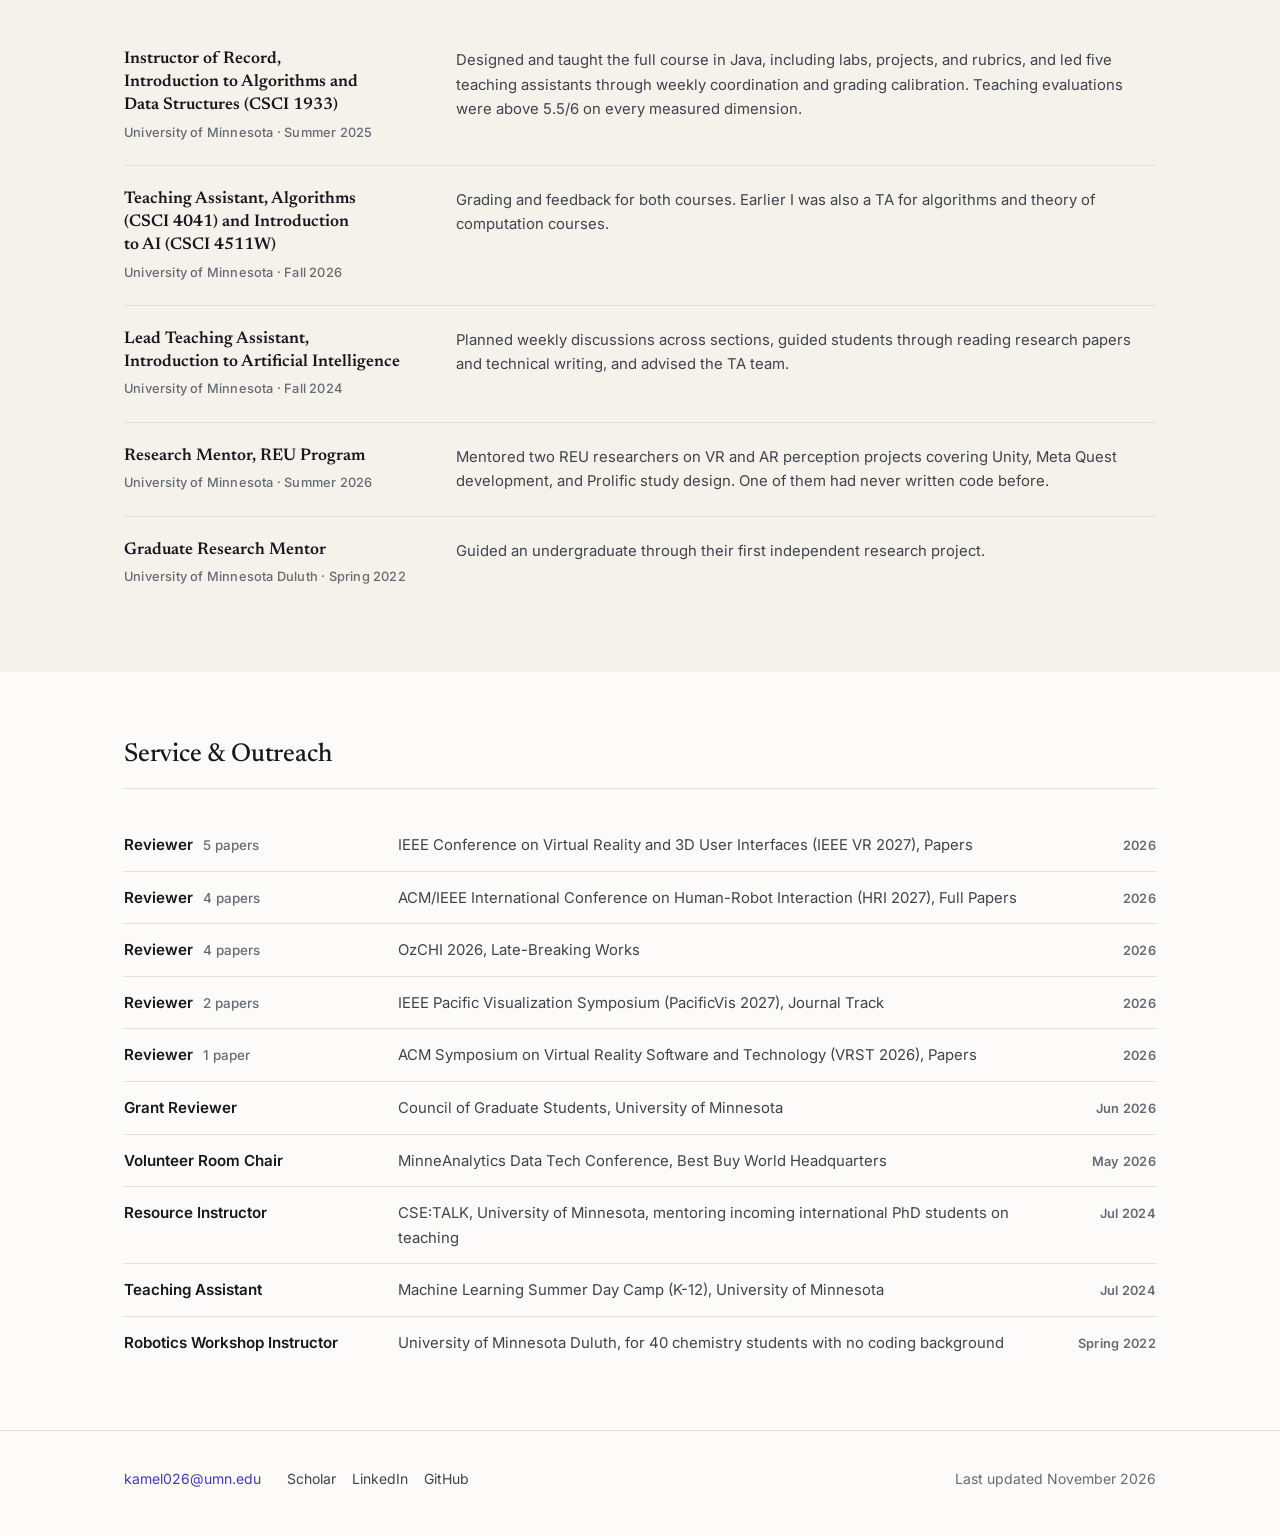
==== commit f251c5c3: "fix diagrams" ====
--- a/index.html
+++ b/index.html
@@ -38,7 +38,8 @@
 <link rel="preconnect" href="https://fonts.gstatic.com" crossorigin>
 <link href="https://fonts.googleapis.com/css2?family=Inter:wght@400;500;600&family=Newsreader:ital,opsz,wght@0,6..72,400;0,6..72,500;0,6..72,600;1,6..72,400&display=swap" rel="stylesheet">
 
-<link rel="stylesheet" href="style.css">
+<!-- EDIT: bump the ?v= number whenever you change style.css or main.js, so browsers load the new file -->
+<link rel="stylesheet" href="style.css?v=20261114">
 
 <!-- Lets search engines connect this page to your Scholar, LinkedIn and GitHub profiles. -->
 <script type="application/ld+json">
@@ -544,7 +545,7 @@
       <article class="row">
         <div class="row-title">
           <h4>Segmenting objects behind fences and glass</h4>
-          <p class="row-meta">Course project &middot; Spring 2024 &middot; with David Widhalm, Nicole Vu, and Vahara Narhimsa Swamy Menga</p>
+          <p class="row-meta">Course project &middot; Spring 2024 &middot; team of four</p>
         </div>
         <div class="row-body">
           <p>When one object is seen through another, like a dog behind a picket fence, SAM tends to cut the background object into pieces along the occluder. We collected 146 images with fences, windows, reflections, and repeating patterns to see where SAM breaks, then tried two fixes. The first merges SAM's masks using Depth Anything: masks whose average depths differ by less than a small threshold become one object. On a photo of a woman holding a glass of water, that cut the segment count from 31 to 17 and joined the water into a single segment. The second used classical template matching, local binary patterns combined with Fourier similarity, to find the occluder's repeating pattern.</p>
@@ -553,28 +554,28 @@
               <title id="segdiag-t">Depth-based merging of SAM masks</title>
               <desc id="segdiag-d">The input image goes to SAM, which returns many masks, and to Depth Anything, which returns a depth map. The average depth of each mask is computed, and masks whose average depths differ by less than a threshold are merged into one object.</desc>
               <defs>
-                <marker id="dg-arrow" viewBox="0 0 10 10" refX="9" refY="5" markerWidth="7" markerHeight="7" orient="auto-start-reverse"><path d="M0,0 L10,5 L0,10 z" style="fill: var(--ink-2)"/></marker>
+                <marker id="dg-arrow" viewBox="0 0 10 10" refX="9" refY="5" markerWidth="7" markerHeight="7" orient="auto-start-reverse"><path d="M0,0 L10,5 L0,10 z" fill="#6b7079" style="fill: var(--ink-2)"/></marker>
               </defs>
-              <g class="dg">
-                <rect x="10" y="80" width="112" height="50" rx="8" class="dg-box"/>
-                <text x="66" y="110" text-anchor="middle">Input image</text>
-                <rect x="182" y="20" width="150" height="50" rx="8" class="dg-box dg-a"/>
-                <text x="257" y="50" text-anchor="middle">SAM</text>
-                <rect x="182" y="140" width="150" height="50" rx="8" class="dg-box dg-b"/>
-                <text x="257" y="170" text-anchor="middle">Depth Anything</text>
-                <rect x="442" y="80" width="140" height="50" rx="8" class="dg-box"/>
-                <text x="512" y="101" text-anchor="middle">average depth</text>
-                <text x="512" y="118" text-anchor="middle">of each mask</text>
-                <rect x="618" y="80" width="134" height="50" rx="8" class="dg-box dg-c"/>
-                <text x="685" y="101" text-anchor="middle">merge if the depth</text>
-                <text x="685" y="118" text-anchor="middle">gap &lt; threshold</text>
-                <path d="M122 105 C152 105 152 45 180 45" class="dg-line" marker-end="url(#dg-arrow)"/>
-                <path d="M122 105 C152 105 152 165 180 165" class="dg-line" marker-end="url(#dg-arrow)"/>
-                <path d="M332 45 C392 45 402 99 440 99" class="dg-line" marker-end="url(#dg-arrow)"/>
-                <path d="M332 165 C392 165 402 111 440 111" class="dg-line" marker-end="url(#dg-arrow)"/>
-                <path d="M582 105 L616 105" class="dg-line" marker-end="url(#dg-arrow)"/>
-                <text x="372" y="36" class="dg-label">masks 1 &hellip; n</text>
-                <text x="372" y="186" class="dg-label">depth map</text>
+              <g class="dg" font-family="Inter, system-ui, sans-serif">
+                <rect x="10" y="80" width="112" height="50" rx="8" class="dg-box" fill="#ffffff" stroke="#d8d3ca" stroke-width="1.5"/>
+                <text x="66" y="110" text-anchor="middle" fill="#16181d" font-size="13">Input image</text>
+                <rect x="182" y="20" width="150" height="50" rx="8" class="dg-box dg-a" fill="#ecebfa" stroke="#a9a4e6" stroke-width="1.5"/>
+                <text x="257" y="50" text-anchor="middle" fill="#16181d" font-size="13">SAM</text>
+                <rect x="182" y="140" width="150" height="50" rx="8" class="dg-box dg-b" fill="#e3f4f0" stroke="#8fcfc2" stroke-width="1.5"/>
+                <text x="257" y="170" text-anchor="middle" fill="#16181d" font-size="13">Depth Anything</text>
+                <rect x="442" y="80" width="140" height="50" rx="8" class="dg-box" fill="#ffffff" stroke="#d8d3ca" stroke-width="1.5"/>
+                <text x="512" y="101" text-anchor="middle" fill="#16181d" font-size="13">average depth</text>
+                <text x="512" y="118" text-anchor="middle" fill="#16181d" font-size="13">of each mask</text>
+                <rect x="618" y="80" width="134" height="50" rx="8" class="dg-box dg-c" fill="#fdf0e1" stroke="#efc08b" stroke-width="1.5"/>
+                <text x="685" y="101" text-anchor="middle" fill="#16181d" font-size="13">merge if the depth</text>
+                <text x="685" y="118" text-anchor="middle" fill="#16181d" font-size="13">gap &lt; threshold</text>
+                <path d="M122 105 C152 105 152 45 180 45" class="dg-line" fill="none" stroke="#6b7079" stroke-width="1.5" marker-end="url(#dg-arrow)"/>
+                <path d="M122 105 C152 105 152 165 180 165" class="dg-line" fill="none" stroke="#6b7079" stroke-width="1.5" marker-end="url(#dg-arrow)"/>
+                <path d="M332 45 C392 45 402 99 440 99" class="dg-line" fill="none" stroke="#6b7079" stroke-width="1.5" marker-end="url(#dg-arrow)"/>
+                <path d="M332 165 C392 165 402 111 440 111" class="dg-line" fill="none" stroke="#6b7079" stroke-width="1.5" marker-end="url(#dg-arrow)"/>
+                <path d="M582 105 L616 105" class="dg-line" fill="none" stroke="#6b7079" stroke-width="1.5" marker-end="url(#dg-arrow)"/>
+                <text x="372" y="36" class="dg-label" fill="#8a8f98" font-size="12">masks 1 &hellip; n</text>
+                <text x="372" y="186" class="dg-label" fill="#8a8f98" font-size="12">depth map</text>
               </g>
             </svg>
             <figcaption>The depth-based merging step.</figcaption>
@@ -805,6 +806,6 @@
 </footer>
 
 <p class="sr-only" id="liveStatus" role="status" aria-live="polite"></p>
-<script src="main.js"></script>
+<script src="main.js?v=20261114"></script>
 </body>
 </html>
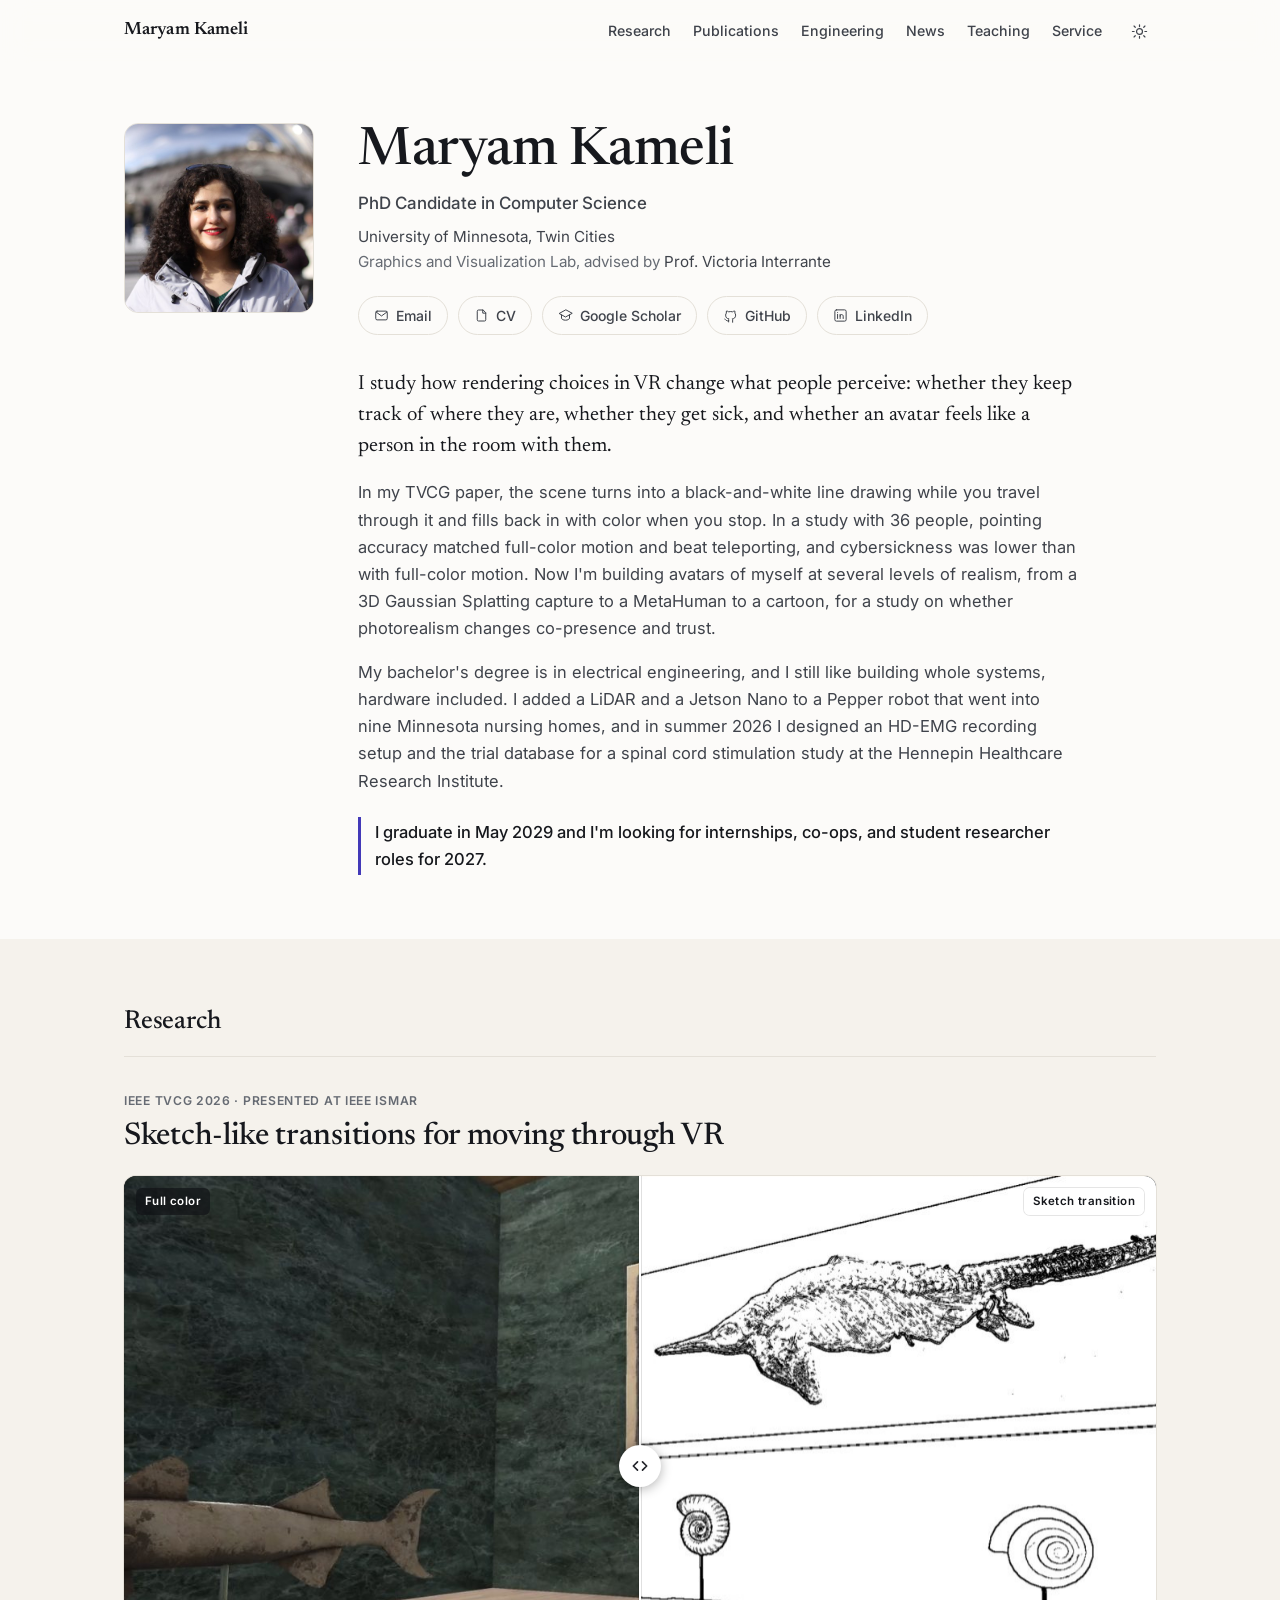
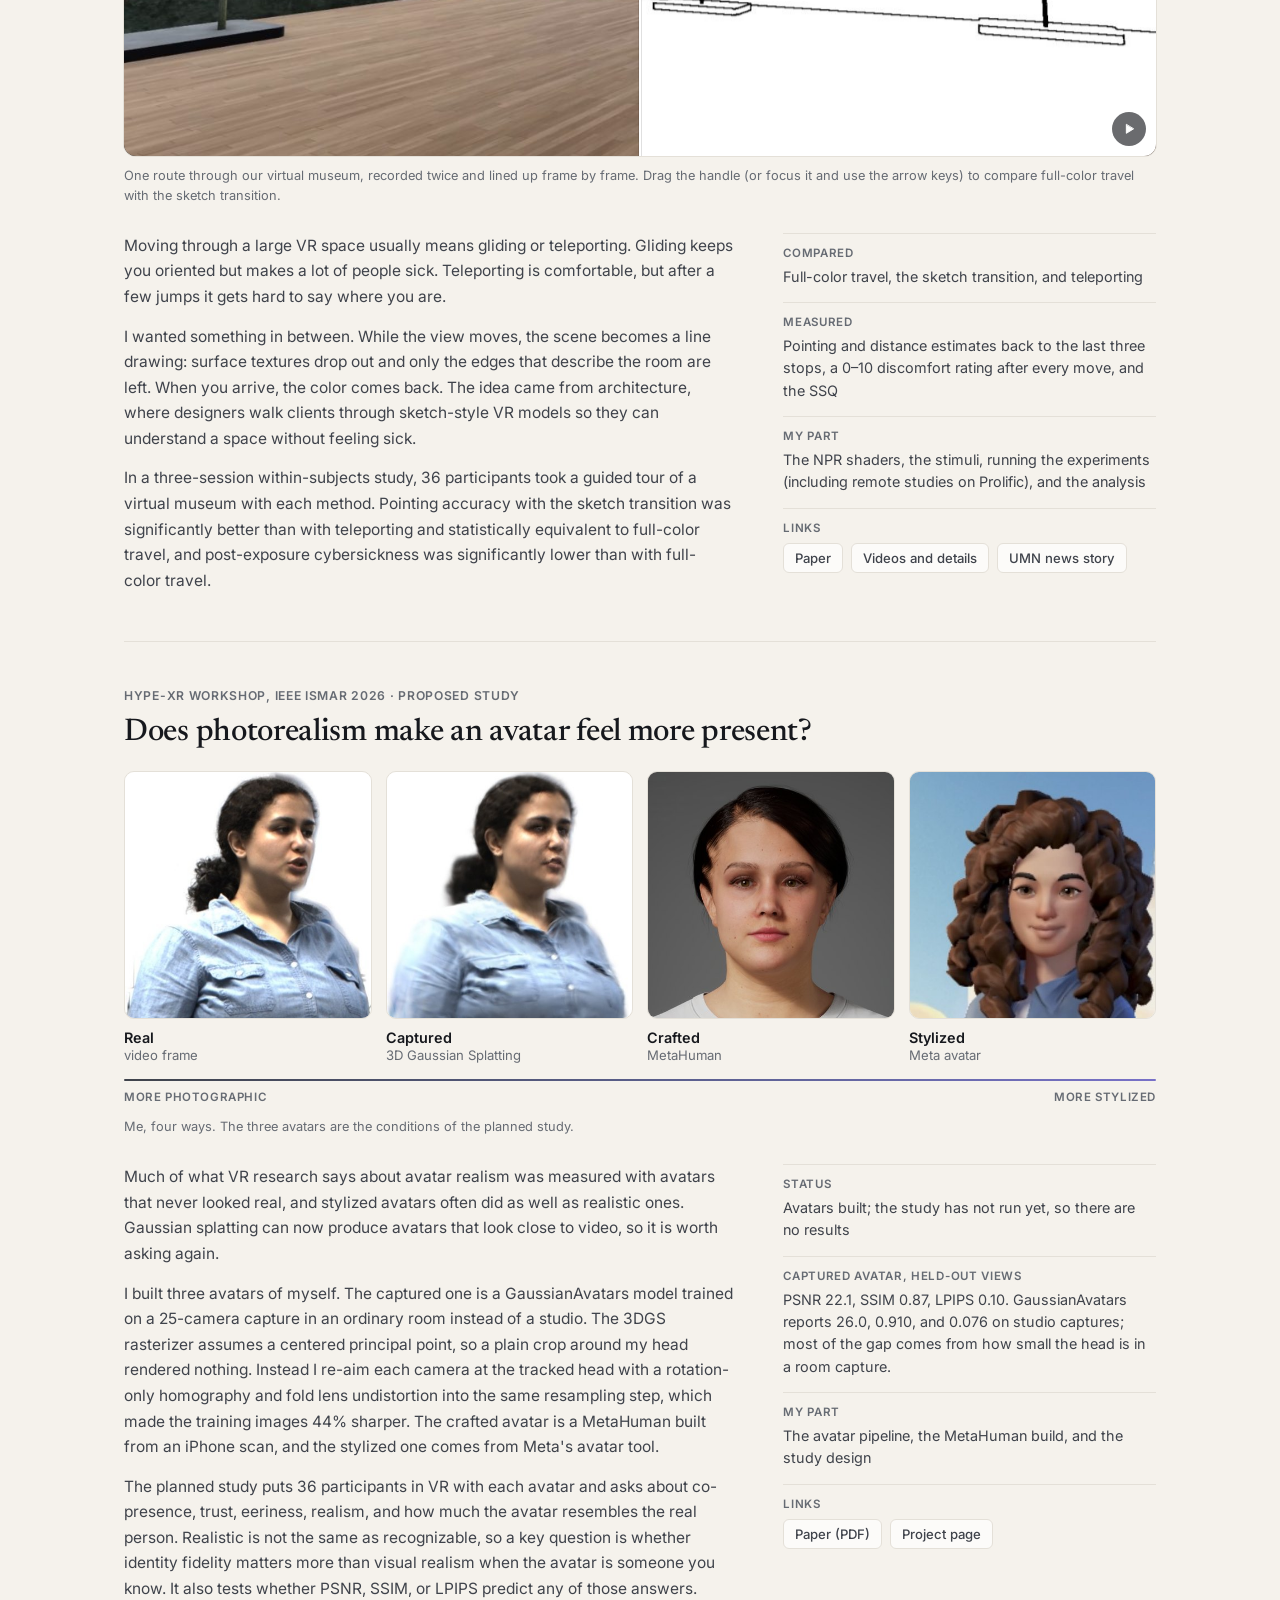
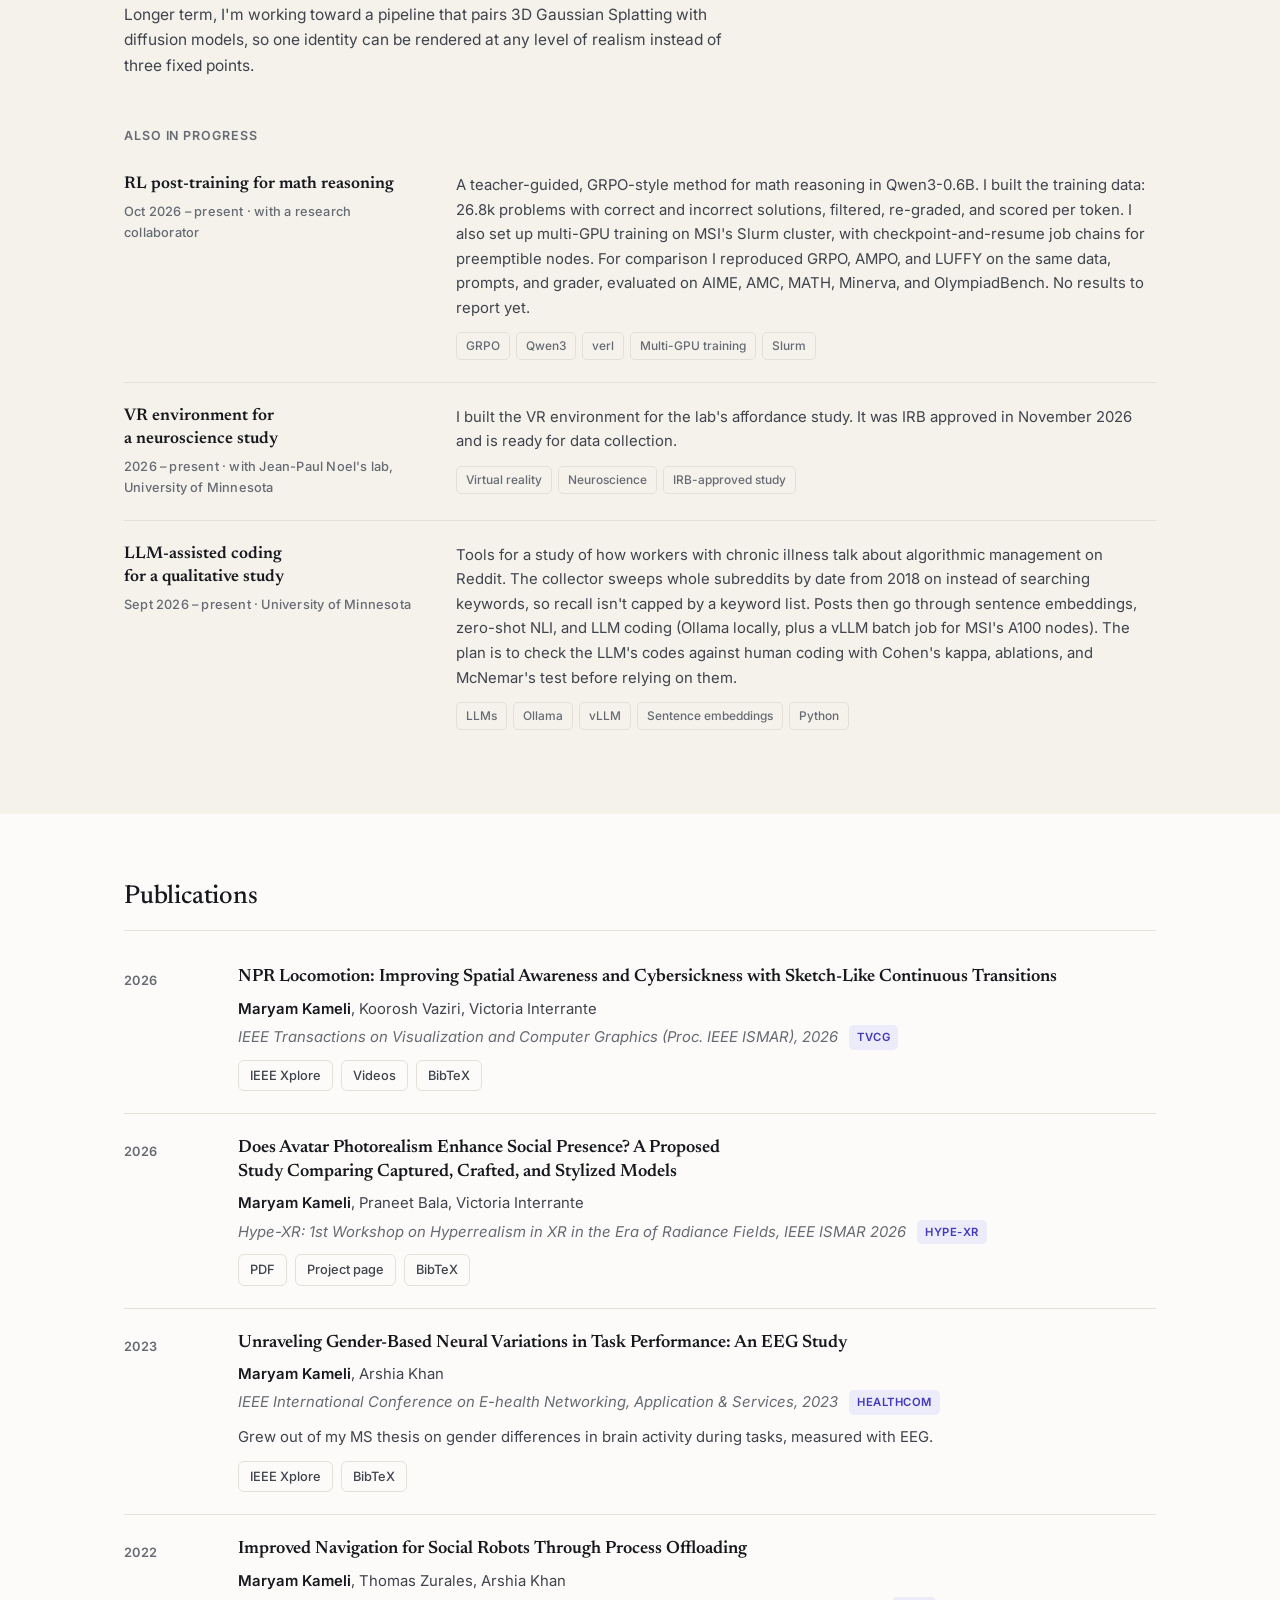
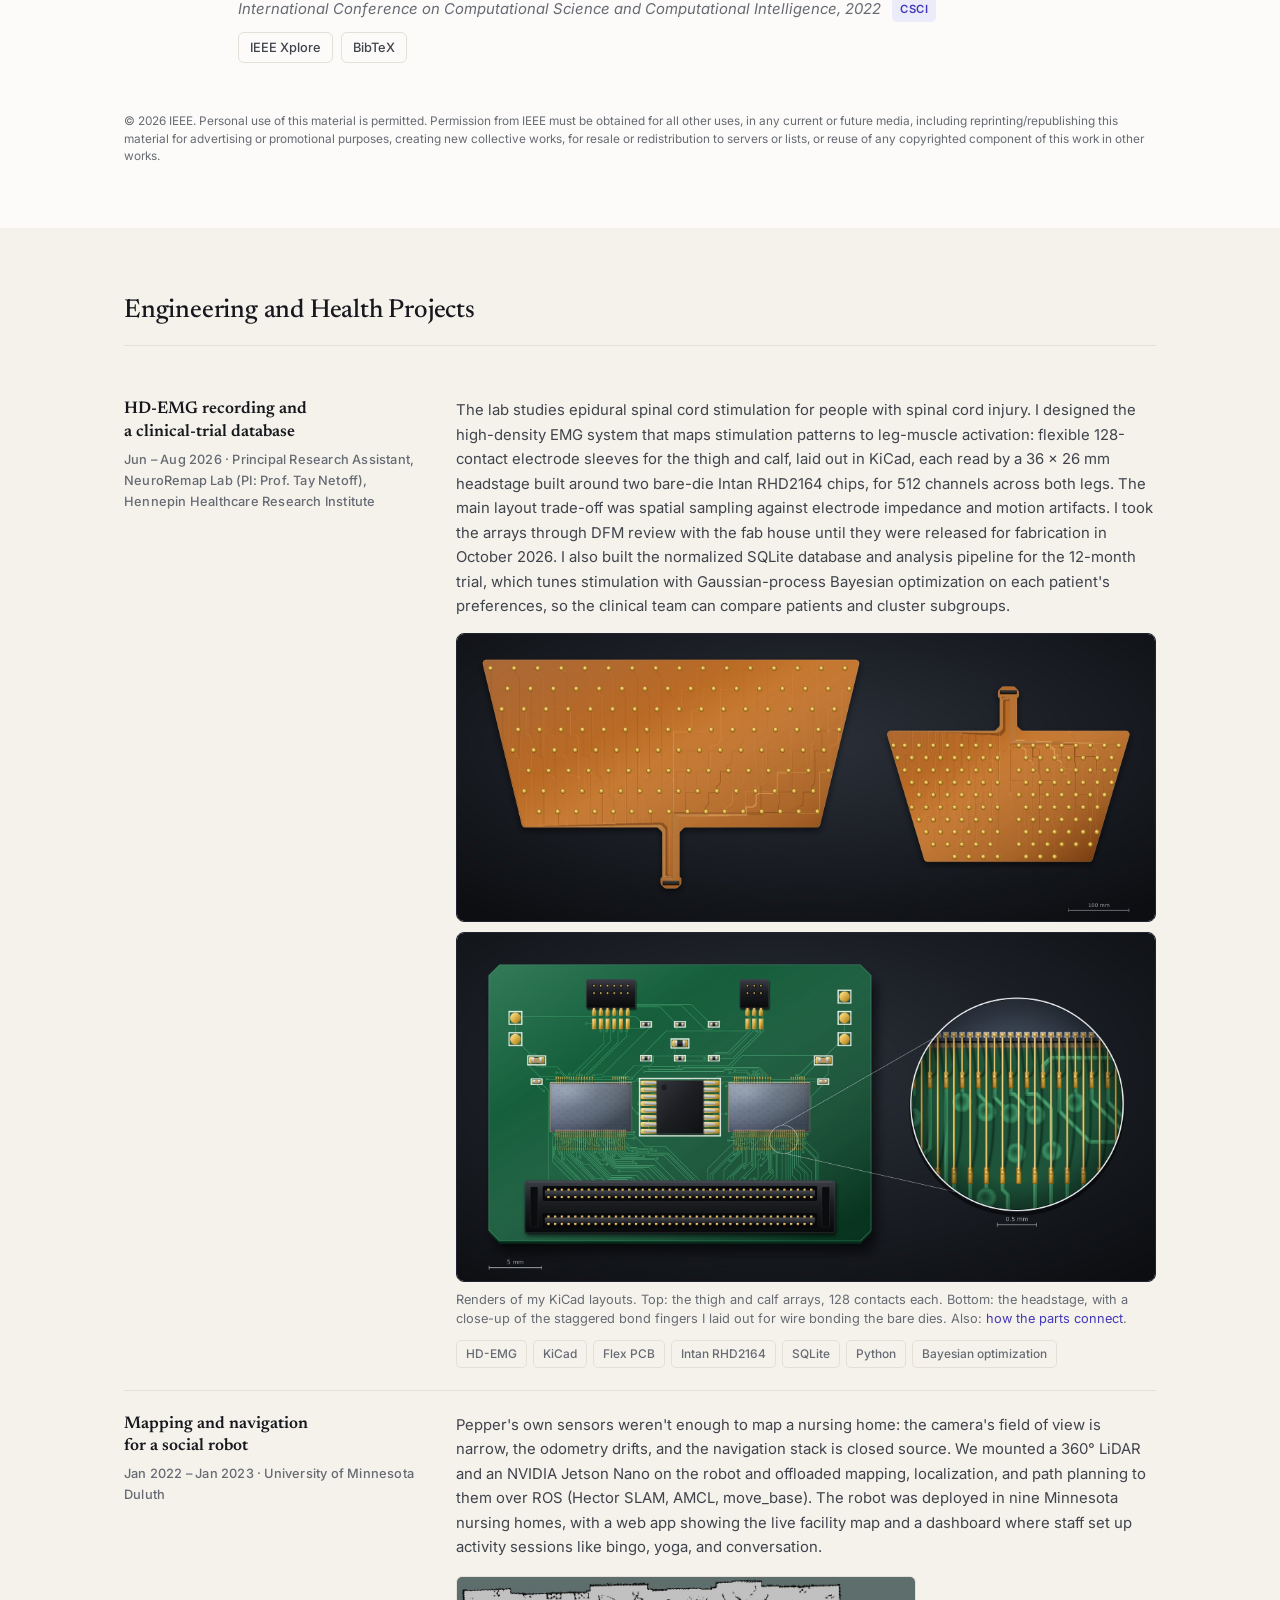
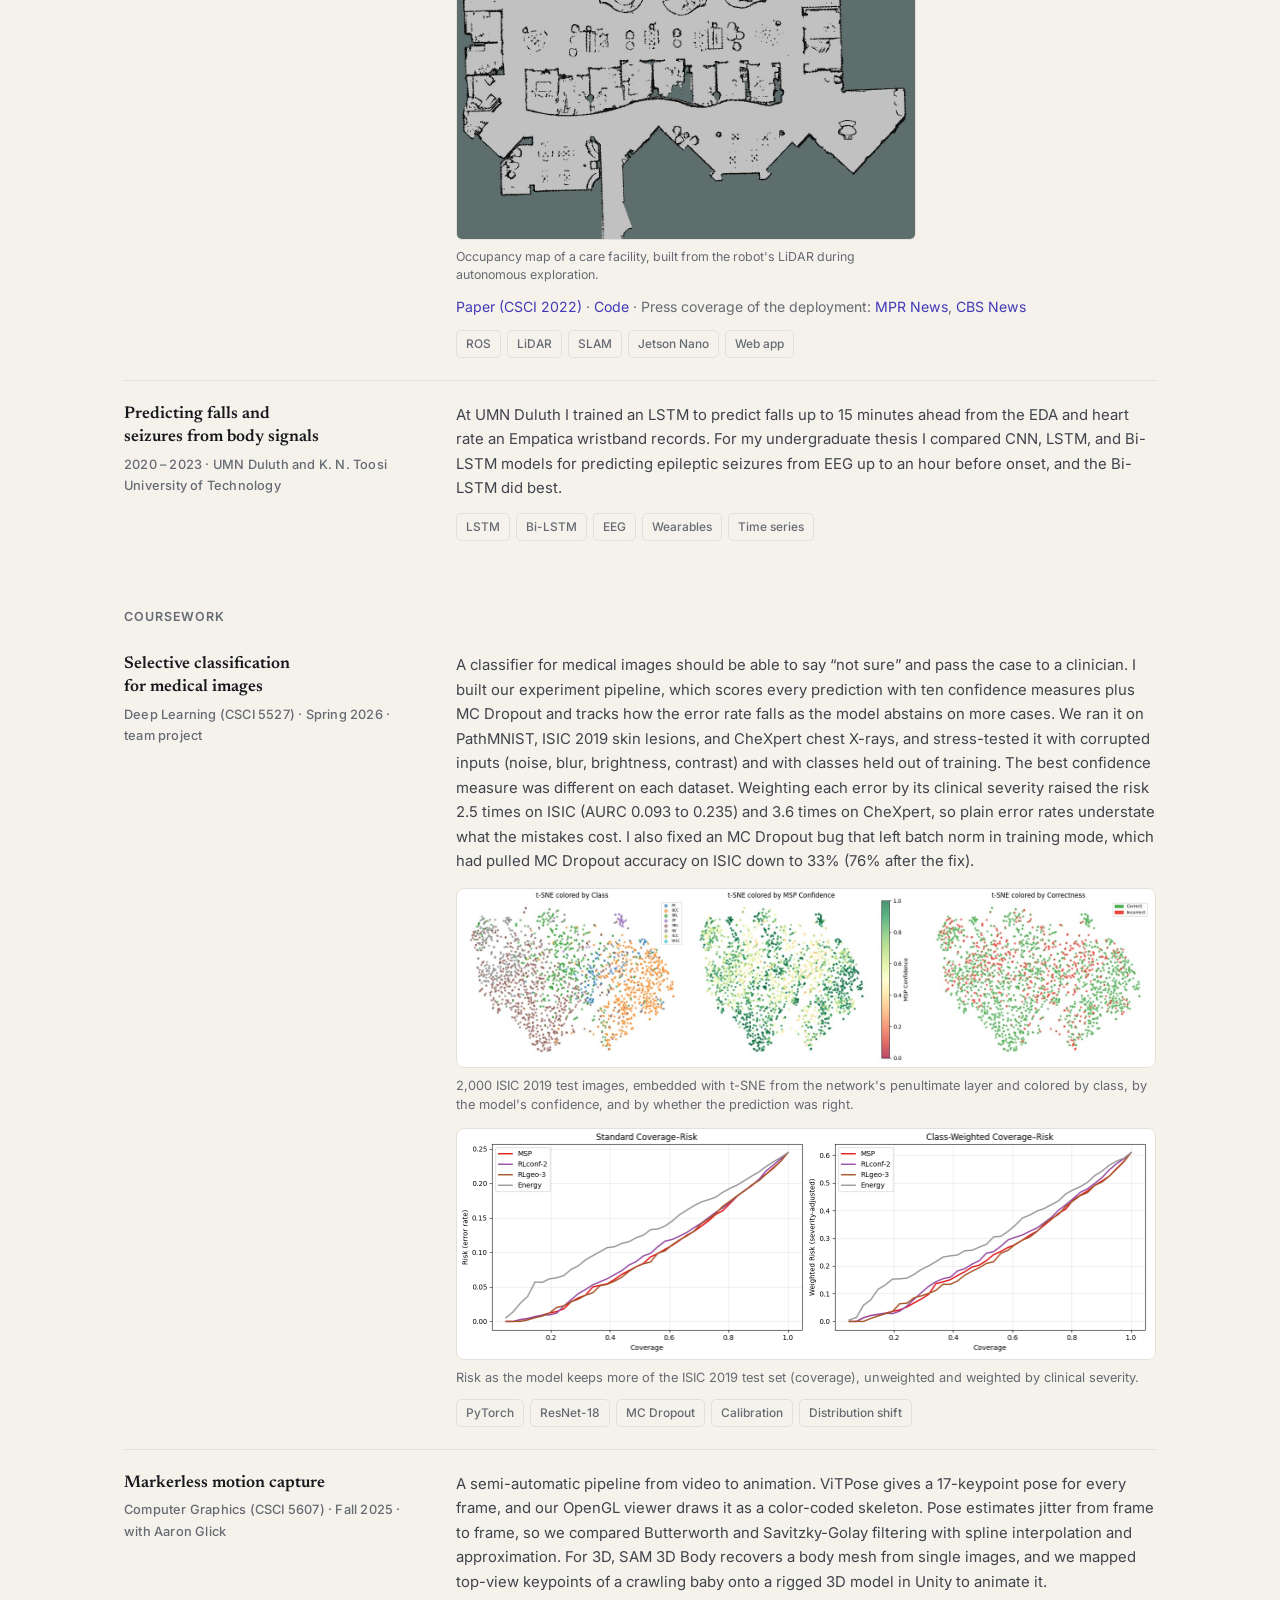
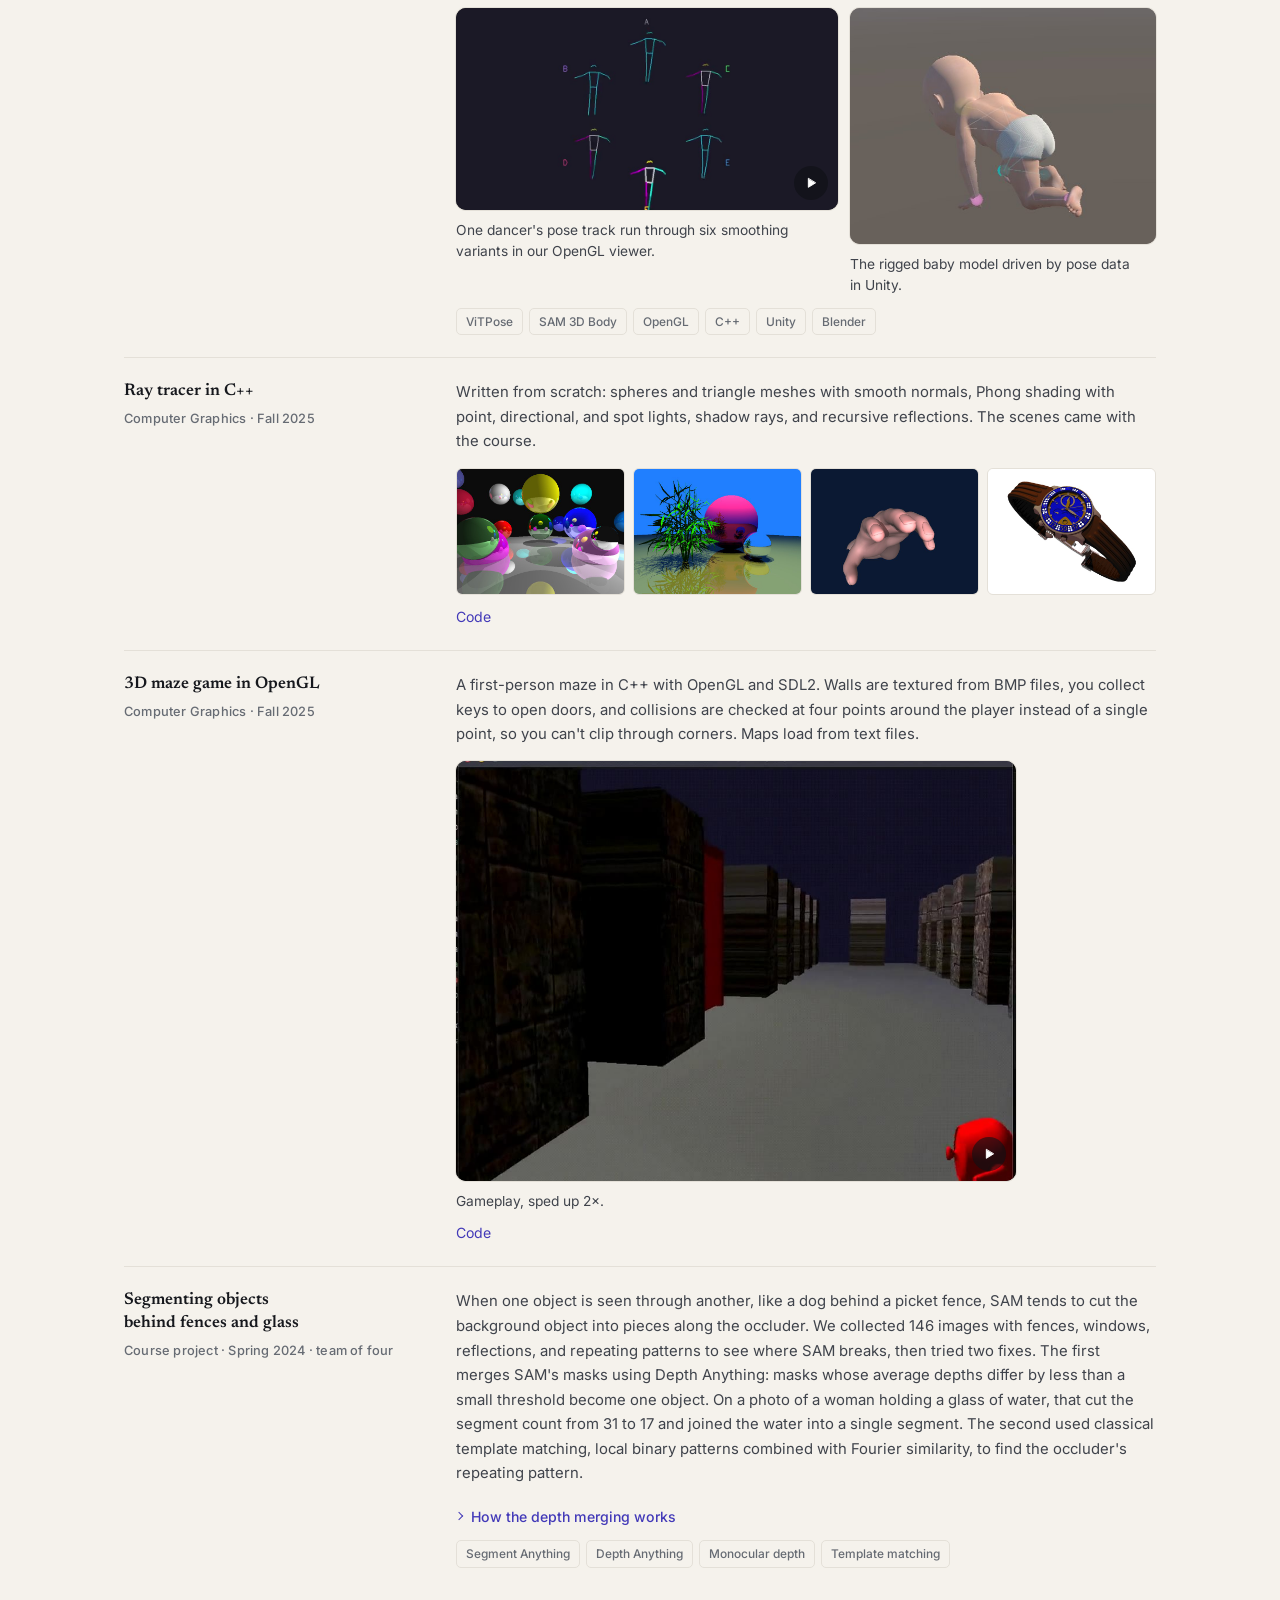
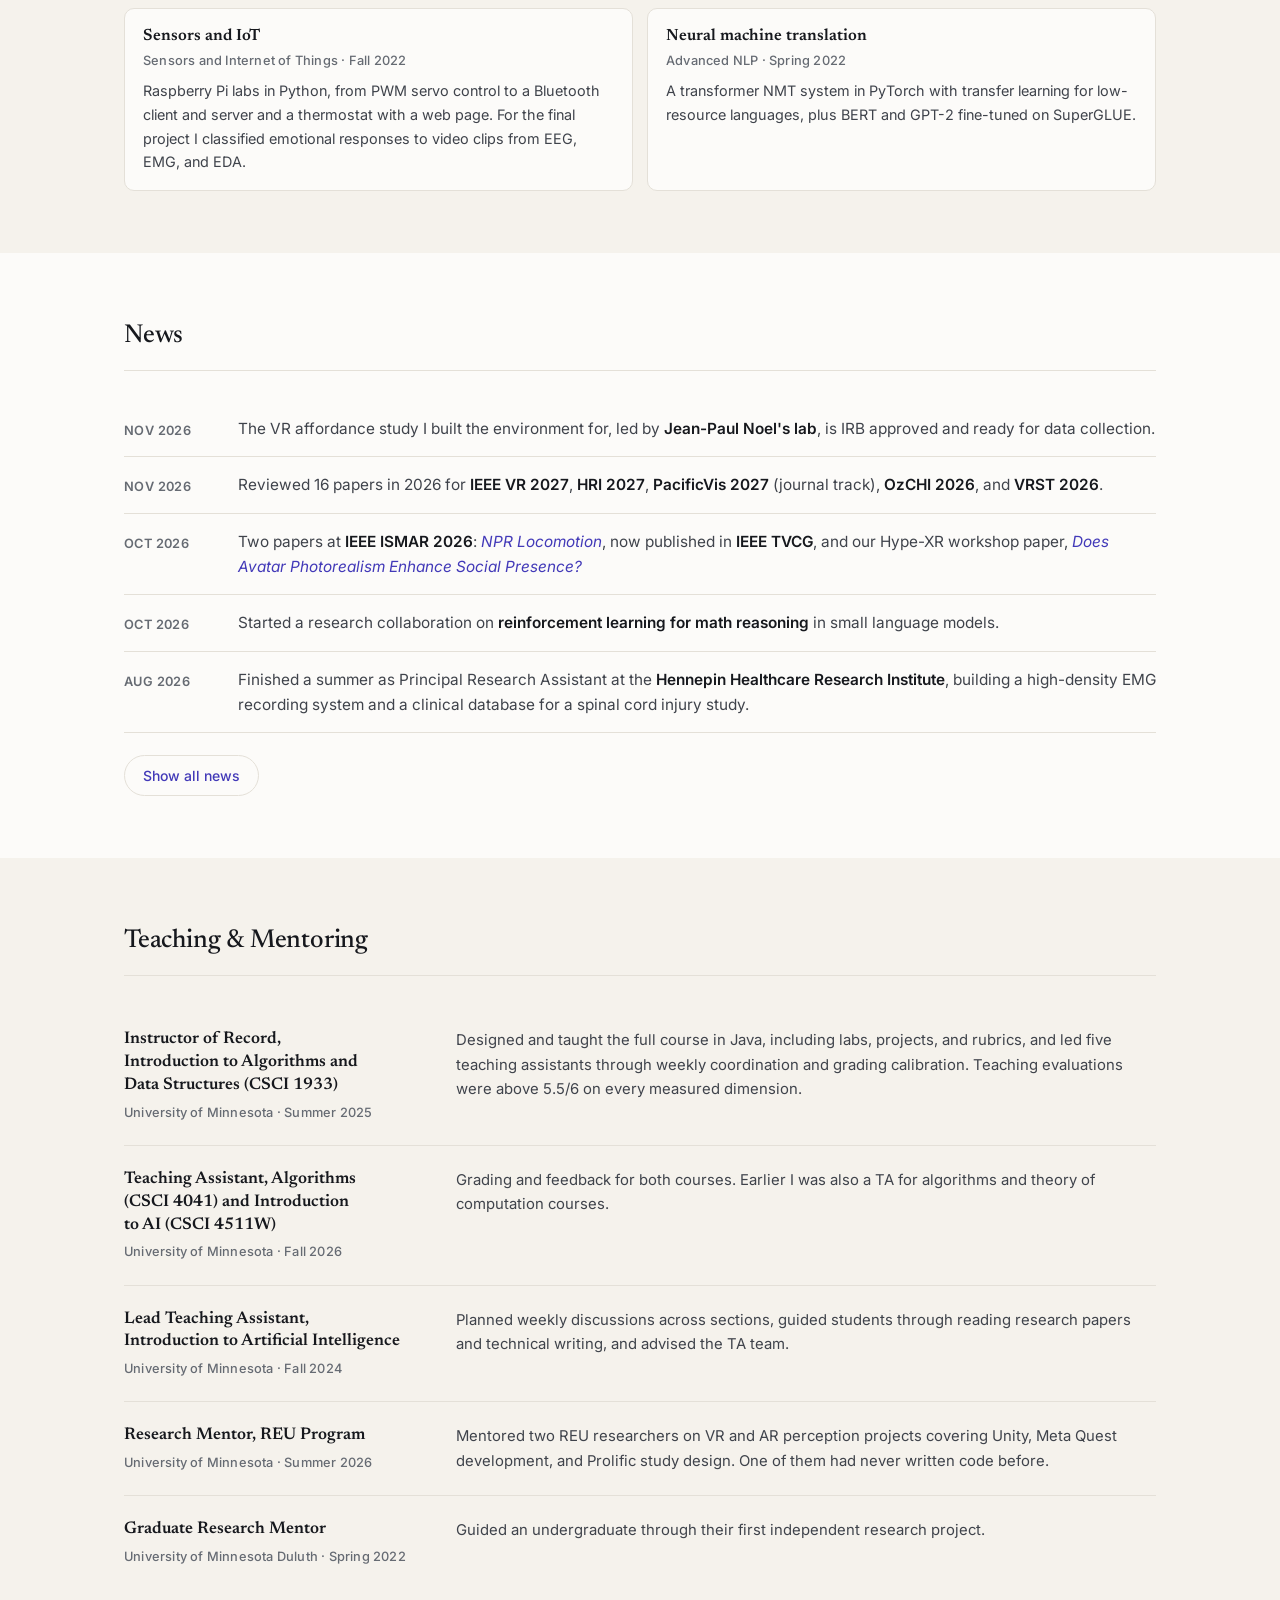
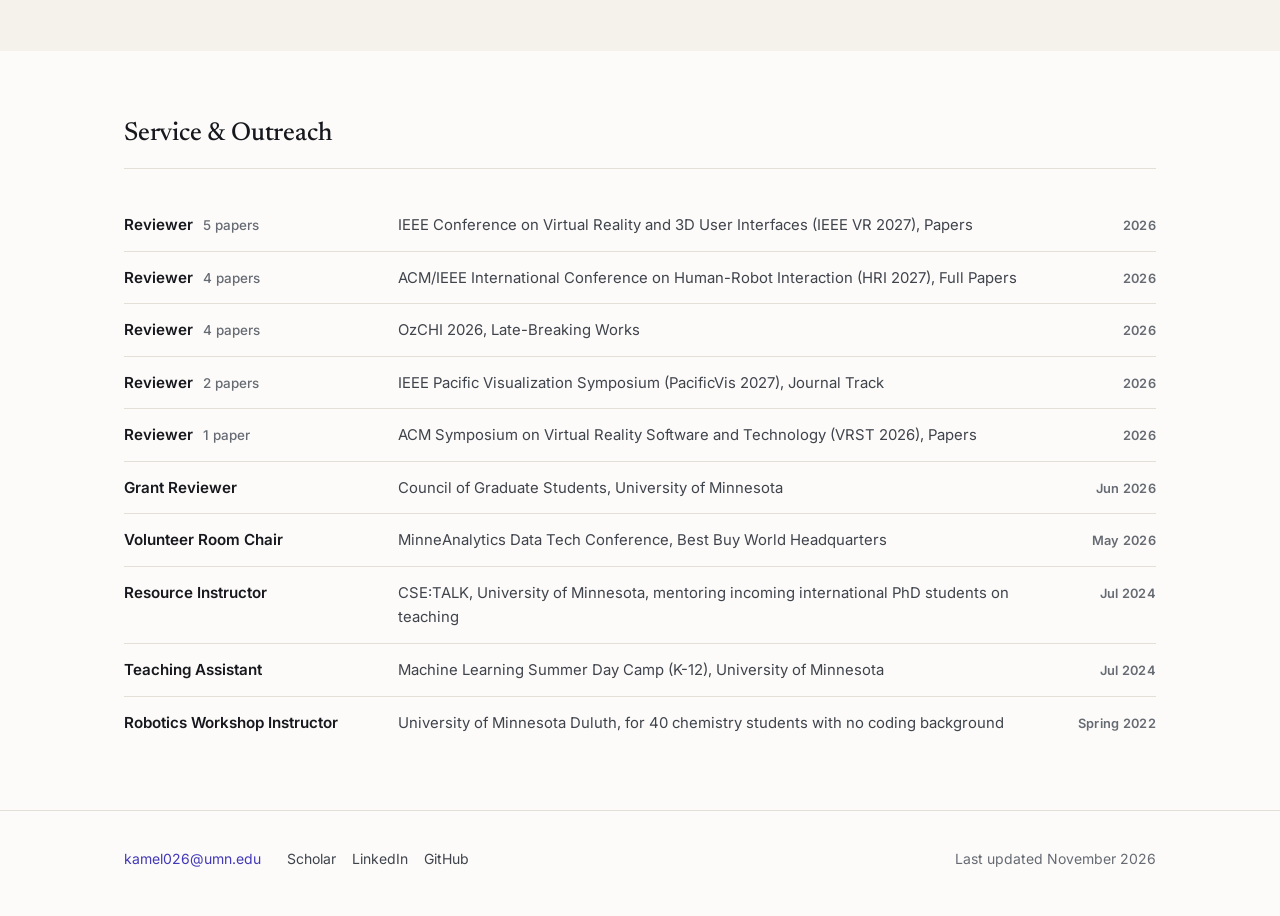
==== commit 0129d7a7: "viz update" ====
--- a/index.html
+++ b/index.html
@@ -39,7 +39,7 @@
 <link href="https://fonts.googleapis.com/css2?family=Inter:wght@400;500;600&family=Newsreader:ital,opsz,wght@0,6..72,400;0,6..72,500;0,6..72,600;1,6..72,400&display=swap" rel="stylesheet">
 
 <!-- EDIT: bump the ?v= number whenever you change style.css or main.js, so browsers load the new file -->
-<link rel="stylesheet" href="style.css?v=20261114">
+<link rel="stylesheet" href="style.css?v=20261114b">
 
 <!-- Lets search engines connect this page to your Scholar, LinkedIn and GitHub profiles. -->
 <script type="application/ld+json">
@@ -427,12 +427,11 @@
         </div>
         <div class="row-body">
           <p>The lab studies epidural spinal cord stimulation for people with spinal cord injury. I designed the high-density EMG system that maps stimulation patterns to leg-muscle activation: flexible 128-contact electrode sleeves for the thigh and calf, laid out in KiCad, each read by a 36 &times; 26 mm headstage built around two bare-die Intan RHD2164 chips, for 512 channels across both legs. The main layout trade-off was spatial sampling against electrode impedance and motion artifacts. I took the arrays through DFM review with the fab house until they were released for fabrication in October 2026. I also built the normalized SQLite database and analysis pipeline for the 12-month trial, which tunes stimulation with Gaussian-process Bayesian optimization on each patient's preferences, so the clinical team can compare patients and cluster subgroups.</p>
-          <div class="gallery gallery-3 gallery-dark">
-            <a href="assets/img/hhri-system.jpg"><img src="assets/img/hhri-system.jpg" width="1400" height="824" loading="lazy" decoding="async" alt="Diagram of the HD-EMG system: a 128-contact thigh sleeve and a 128-contact calf sleeve on one leg, each with its own headstage, and the signal chain from skin to contacts, flexible sleeve, connector, headstage, cable, acquisition board, and computer."></a>
-            <a href="assets/img/hhri-thigh-array.jpg"><img src="assets/img/hhri-thigh-array.jpg" width="1400" height="887" loading="lazy" decoding="async" alt="KiCad layout of the thigh electrode array: a trapezoid of 128 round gold contacts with traces routed down to a narrow tail connector."></a>
-            <a href="assets/img/hhri-headstage.jpg"><img src="assets/img/hhri-headstage.jpg" width="1400" height="980" loading="lazy" decoding="async" alt="Layout of the 36 by 26 millimeter headstage with two bare-die Intan RHD2164 chips, a multiplexer, connectors, and 128 channel connections fanning out to the array connector."></a>
+          <div class="renders">
+            <a href="assets/img/hhri-arrays-render.jpg"><img src="assets/img/hhri-arrays-render.jpg" width="2000" height="822" loading="lazy" decoding="async" alt="Render of the two flexible electrode arrays on amber polyimide: a wide trapezoid for the thigh and a smaller one for the calf, each with 128 round gold contacts, routed traces, and a narrow tail that ends in a board-to-board connector. A 100 mm scale bar sits in the corner."></a>
+            <a href="assets/img/hhri-headstage-render.jpg"><img src="assets/img/hhri-headstage-render.jpg" width="2000" height="997" loading="lazy" decoding="async" alt="Render of the 36 by 26 mm headstage: two bare silicon amplifier dies with gold wire bonds, a TSSOP chip between them, two small Omnetics connectors at the top, test points and tiny passives, and a long Samtec connector along the bottom edge. A magnifier shows the edge of one die, where gold wires run from the die pads to two staggered rows of bond fingers."></a>
           </div>
-          <p class="gallery-caption">My designs, from left: how the sleeves, headstages, and acquisition board connect; the thigh array routed in KiCad; the headstage layout with its two bare-die amplifier chips. Click any image for full size.</p>
+          <p class="gallery-caption">Renders of my KiCad layouts. Top: the thigh and calf arrays, 128 contacts each. Bottom: the headstage, with a close-up of the staggered bond fingers I laid out for wire bonding the bare dies. Also: <a href="assets/img/hhri-system.jpg">how the parts connect</a>.</p>
           <p class="tags"><span>HD-EMG</span><span>KiCad</span><span>Flex PCB</span><span>Intan RHD2164</span><span>SQLite</span><span>Python</span><span>Bayesian optimization</span></p>
         </div>
       </article>
@@ -470,6 +469,25 @@
     <!-- ---------- coursework ---------- -->
     <h3 class="h-sub h-sub-gap">Coursework</h3>
     <div class="rows">
+
+      <article class="row">
+        <div class="row-title">
+          <h4>Selective classification for medical images</h4>
+          <p class="row-meta">Deep Learning (CSCI 5527) &middot; Spring 2026 &middot; team project</p>
+        </div>
+        <div class="row-body">
+          <p>A classifier for medical images should be able to say &ldquo;not sure&rdquo; and pass the case to a clinician. I built our experiment pipeline, which scores every prediction with ten confidence measures plus MC Dropout and tracks how the error rate falls as the model abstains on more cases. We ran it on PathMNIST, ISIC 2019 skin lesions, and CheXpert chest X-rays, and stress-tested it with corrupted inputs (noise, blur, brightness, contrast) and with classes held out of training. The best confidence measure was different on each dataset. Weighting each error by its clinical severity raised the risk 2.5 times on ISIC (AURC 0.093 to 0.235) and 3.6 times on CheXpert, so plain error rates understate what the mistakes cost. I also fixed an MC Dropout bug that left batch norm in training mode, which had pulled MC Dropout accuracy on ISIC down to 33% (76% after the fix).</p>
+          <figure class="plot">
+            <a href="assets/img/sc-tsne.jpg"><img src="assets/img/sc-tsne.jpg" width="1600" height="408" loading="lazy" decoding="async" alt="Three t-SNE scatter plots of 2,000 ISIC 2019 test images. Left, colored by lesion class, the classes form overlapping clusters. Middle, colored by the model's confidence, low-confidence points are more common where classes overlap. Right, colored by correctness, errors are more common in those same regions."></a>
+            <figcaption>2,000 ISIC 2019 test images, embedded with t-SNE from the network's penultimate layer and colored by class, by the model's confidence, and by whether the prediction was right.</figcaption>
+          </figure>
+          <figure class="plot">
+            <a href="assets/img/sc-weighted-risk.png"><img src="assets/img/sc-weighted-risk.png" width="1400" height="460" loading="lazy" decoding="async" alt="Two coverage-risk plots for four confidence measures on ISIC 2019. On the left, the plain error rate rises from near 0 to about 0.25 as coverage goes to 100 percent. On the right, the same curves weighted by clinical severity rise to about 0.6. Energy is the worst measure in both."></a>
+            <figcaption>Risk as the model keeps more of the ISIC 2019 test set (coverage), unweighted and weighted by clinical severity.</figcaption>
+          </figure>
+          <p class="tags"><span>PyTorch</span><span>ResNet-18</span><span>MC Dropout</span><span>Calibration</span><span>Distribution shift</span></p>
+        </div>
+      </article>
 
       <article class="row">
         <div class="row-title">
@@ -549,6 +567,8 @@
         </div>
         <div class="row-body">
           <p>When one object is seen through another, like a dog behind a picket fence, SAM tends to cut the background object into pieces along the occluder. We collected 146 images with fences, windows, reflections, and repeating patterns to see where SAM breaks, then tried two fixes. The first merges SAM's masks using Depth Anything: masks whose average depths differ by less than a small threshold become one object. On a photo of a woman holding a glass of water, that cut the segment count from 31 to 17 and joined the water into a single segment. The second used classical template matching, local binary patterns combined with Fourier similarity, to find the occluder's repeating pattern.</p>
+          <details class="more">
+          <summary>How the depth merging works</summary>
           <figure class="diagram">
             <svg viewBox="0 0 760 210" role="img" aria-labelledby="segdiag-t segdiag-d">
               <title id="segdiag-t">Depth-based merging of SAM masks</title>
@@ -578,8 +598,9 @@
                 <text x="372" y="186" class="dg-label" fill="#8a8f98" font-size="12">depth map</text>
               </g>
             </svg>
-            <figcaption>The depth-based merging step.</figcaption>
+            <figcaption>Masks whose average depths are close get merged into one segment.</figcaption>
           </figure>
+          </details>
           <p class="tags"><span>Segment Anything</span><span>Depth Anything</span><span>Monocular depth</span><span>Template matching</span></p>
         </div>
       </article>
@@ -587,11 +608,6 @@
     </div>
 
     <ul class="minis">
-      <li>
-        <h4>Selective classification for medical images</h4>
-        <p class="row-meta">Deep Learning (CSCI 5527) &middot; team project</p>
-        <p>Built the experiment pipeline for MC Dropout selective classification on PathMNIST, ISIC 2019, and CheXpert, and tracked down a bug in how MC Dropout interacted with batch normalization.</p>
-      </li>
       <li>
         <h4>Sensors and IoT</h4>
         <p class="row-meta">Sensors and Internet of Things &middot; Fall 2022</p>
@@ -806,6 +822,6 @@
 </footer>
 
 <p class="sr-only" id="liveStatus" role="status" aria-live="polite"></p>
-<script src="main.js?v=20261114"></script>
+<script src="main.js?v=20261114b"></script>
 </body>
 </html>
--- a/style.css
+++ b/style.css
@@ -574,6 +574,36 @@
 .dg-line { fill: none; stroke: var(--ink-2); stroke-width: 1.5; }
 .diagram figcaption { margin-top: 8px; font-size: .8rem; color: var(--muted); }
 
+/* expandable detail (segmentation diagram) */
+.more { margin-top: 14px; max-width: 680px; }
+.more summary {
+  display: inline-flex; align-items: center; gap: 9px; cursor: pointer;
+  font-size: .88rem; font-weight: 500; color: var(--accent); list-style: none;
+}
+.more summary::-webkit-details-marker { display: none; }
+.more summary::before {
+  content: ""; width: 6px; height: 6px; margin-top: -2px;
+  border-right: 1.5px solid currentColor; border-bottom: 1.5px solid currentColor;
+  transform: rotate(-45deg); transition: transform .2s ease;
+}
+.more[open] summary::before { transform: rotate(45deg); margin-top: -5px; }
+.more .diagram { margin-top: 10px; }
+
+/* renders of the HD-EMG boards */
+.renders { display: grid; gap: 10px; margin-top: 14px; max-width: 760px; }
+.renders a { display: block; border-radius: 8px; overflow: hidden; border: 1px solid #1f2430; background: #10141c; }
+.renders img { width: 100%; height: auto; display: block; }
+
+/* result plots (selective classification) */
+.plot { margin: 14px 0 0; max-width: 760px; }
+.plot a { display: block; border-radius: 8px; overflow: hidden; border: 1px solid var(--line); background: #fff; }
+.plot img { width: 100%; height: auto; display: block; }
+.plot figcaption { margin-top: 8px; font-size: .8rem; line-height: 1.5; color: var(--muted); }
+:root[data-theme="dark"] .plot img { filter: brightness(.92); }
+@media (prefers-color-scheme: dark) {
+  :root:not([data-theme="light"]) .plot img { filter: brightness(.92); }
+}
+
 /* small coursework cards */
 .minis {
   list-style: none; margin: 18px 0 0; padding: 0;
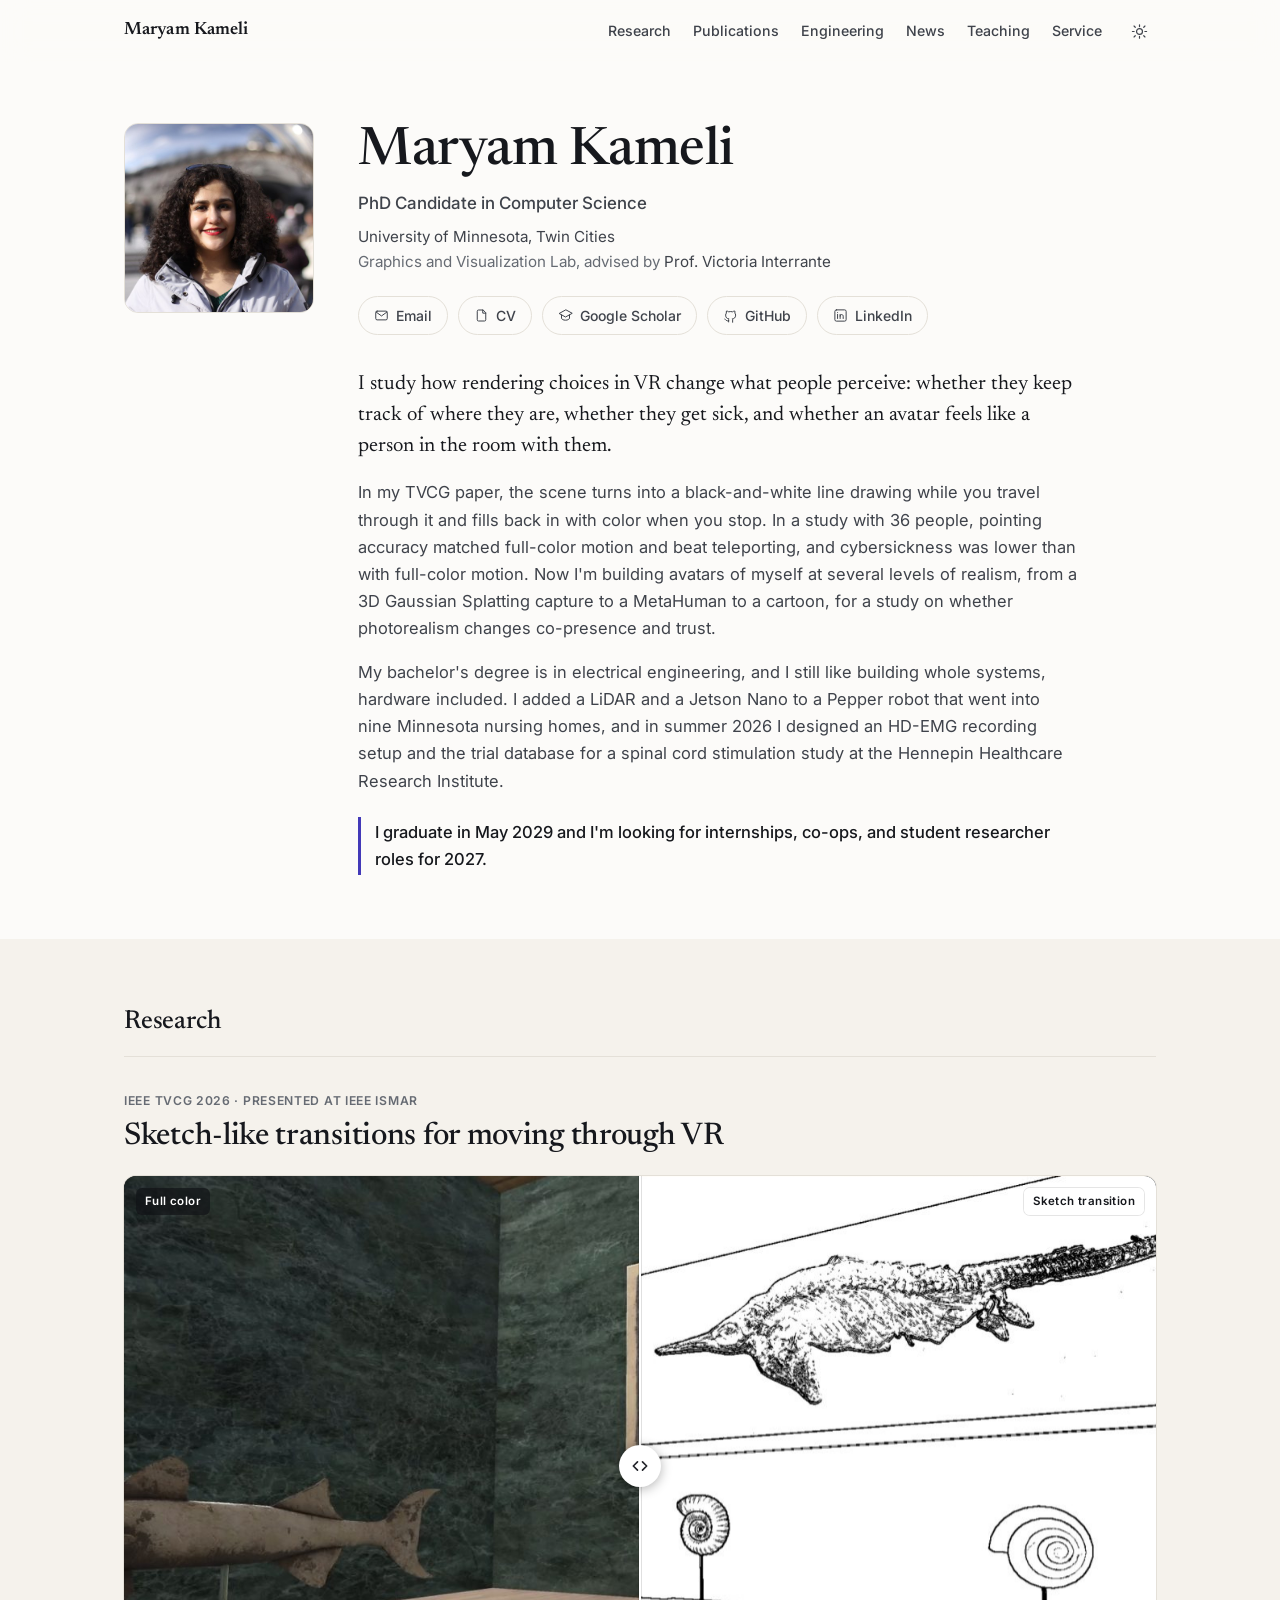
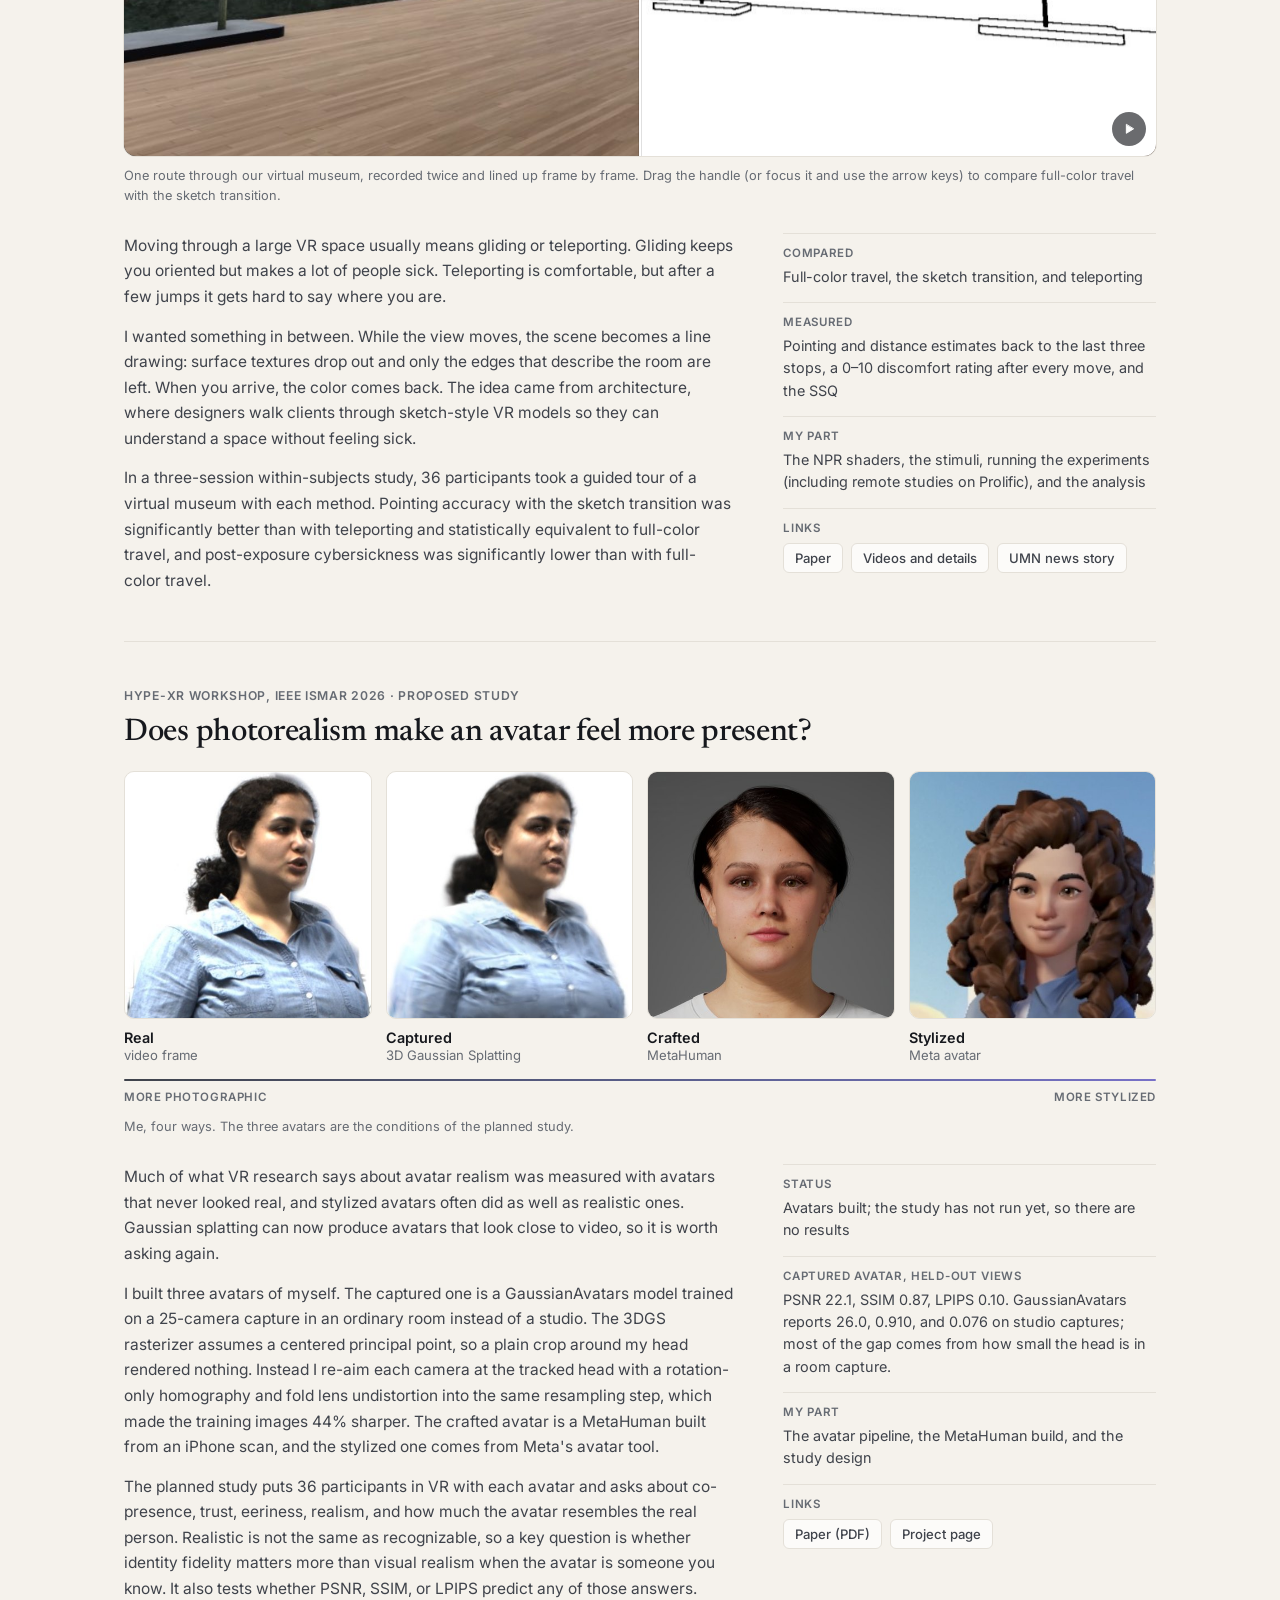
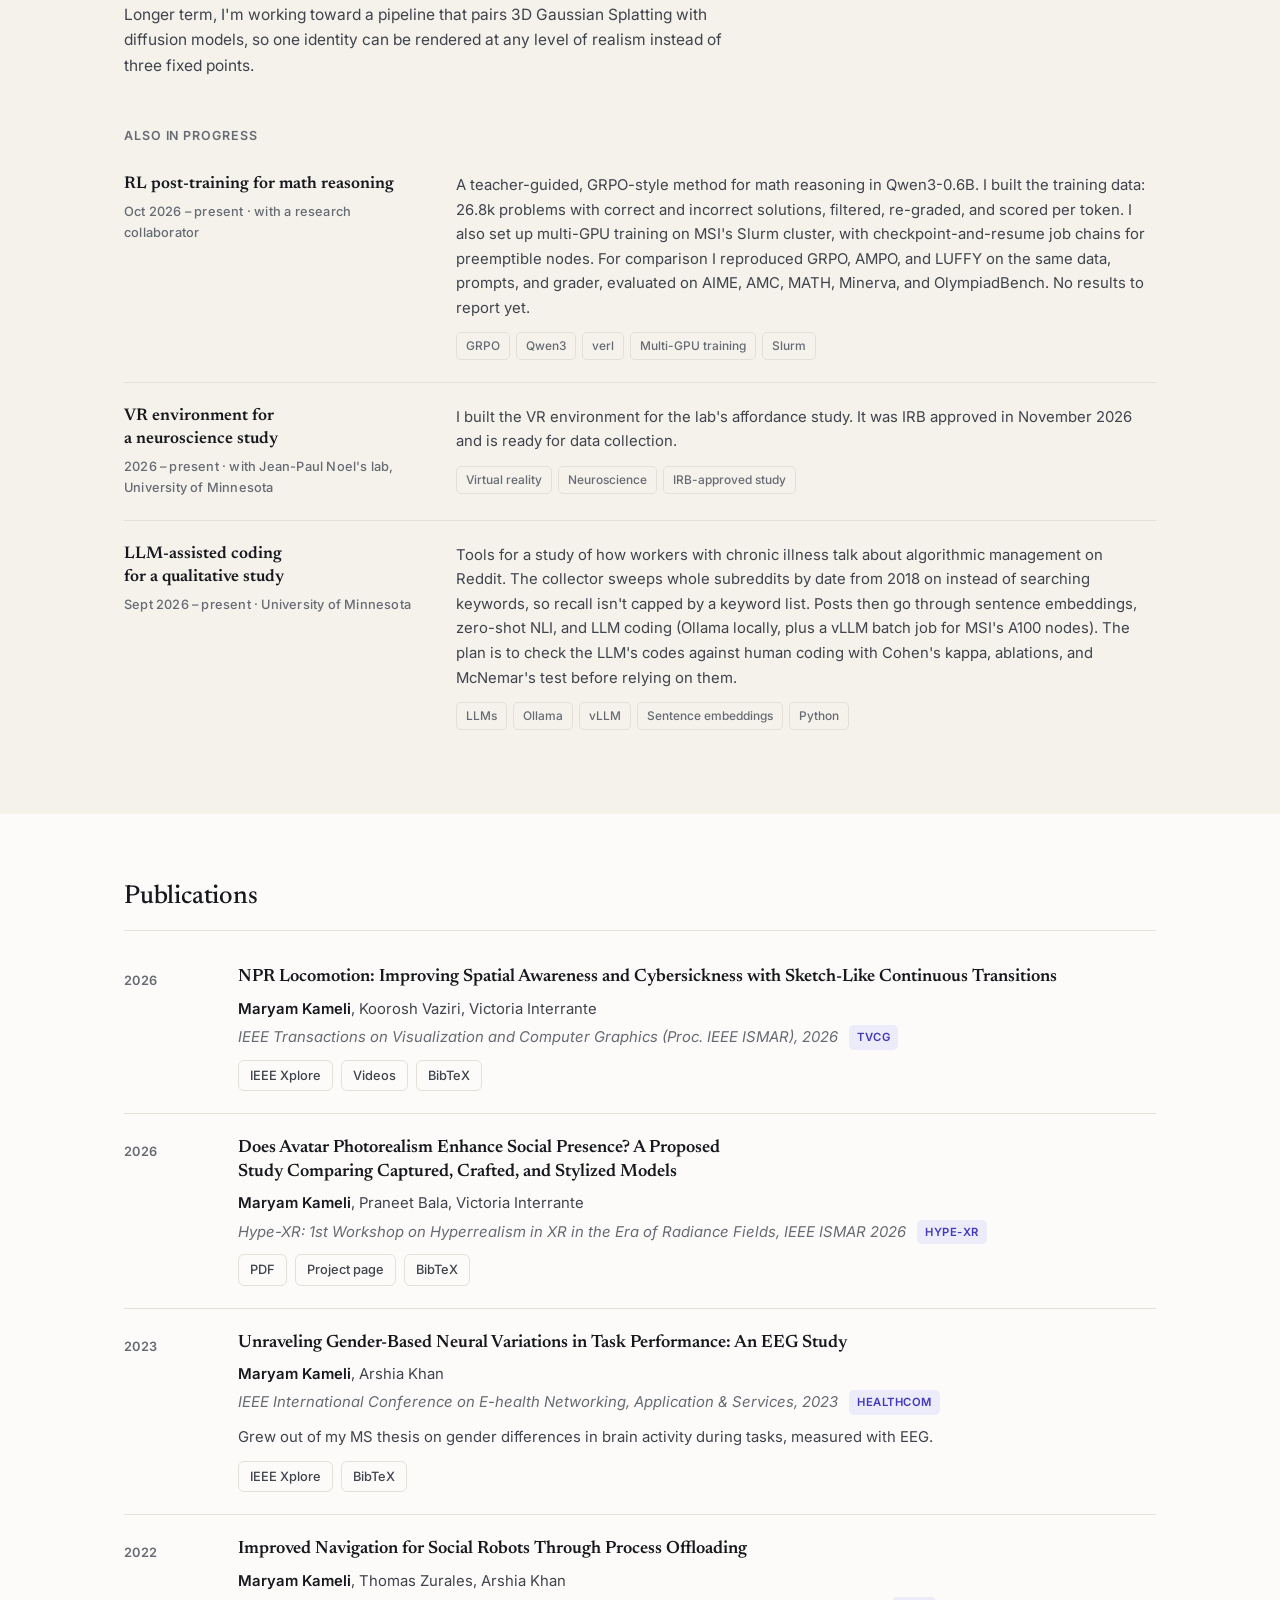
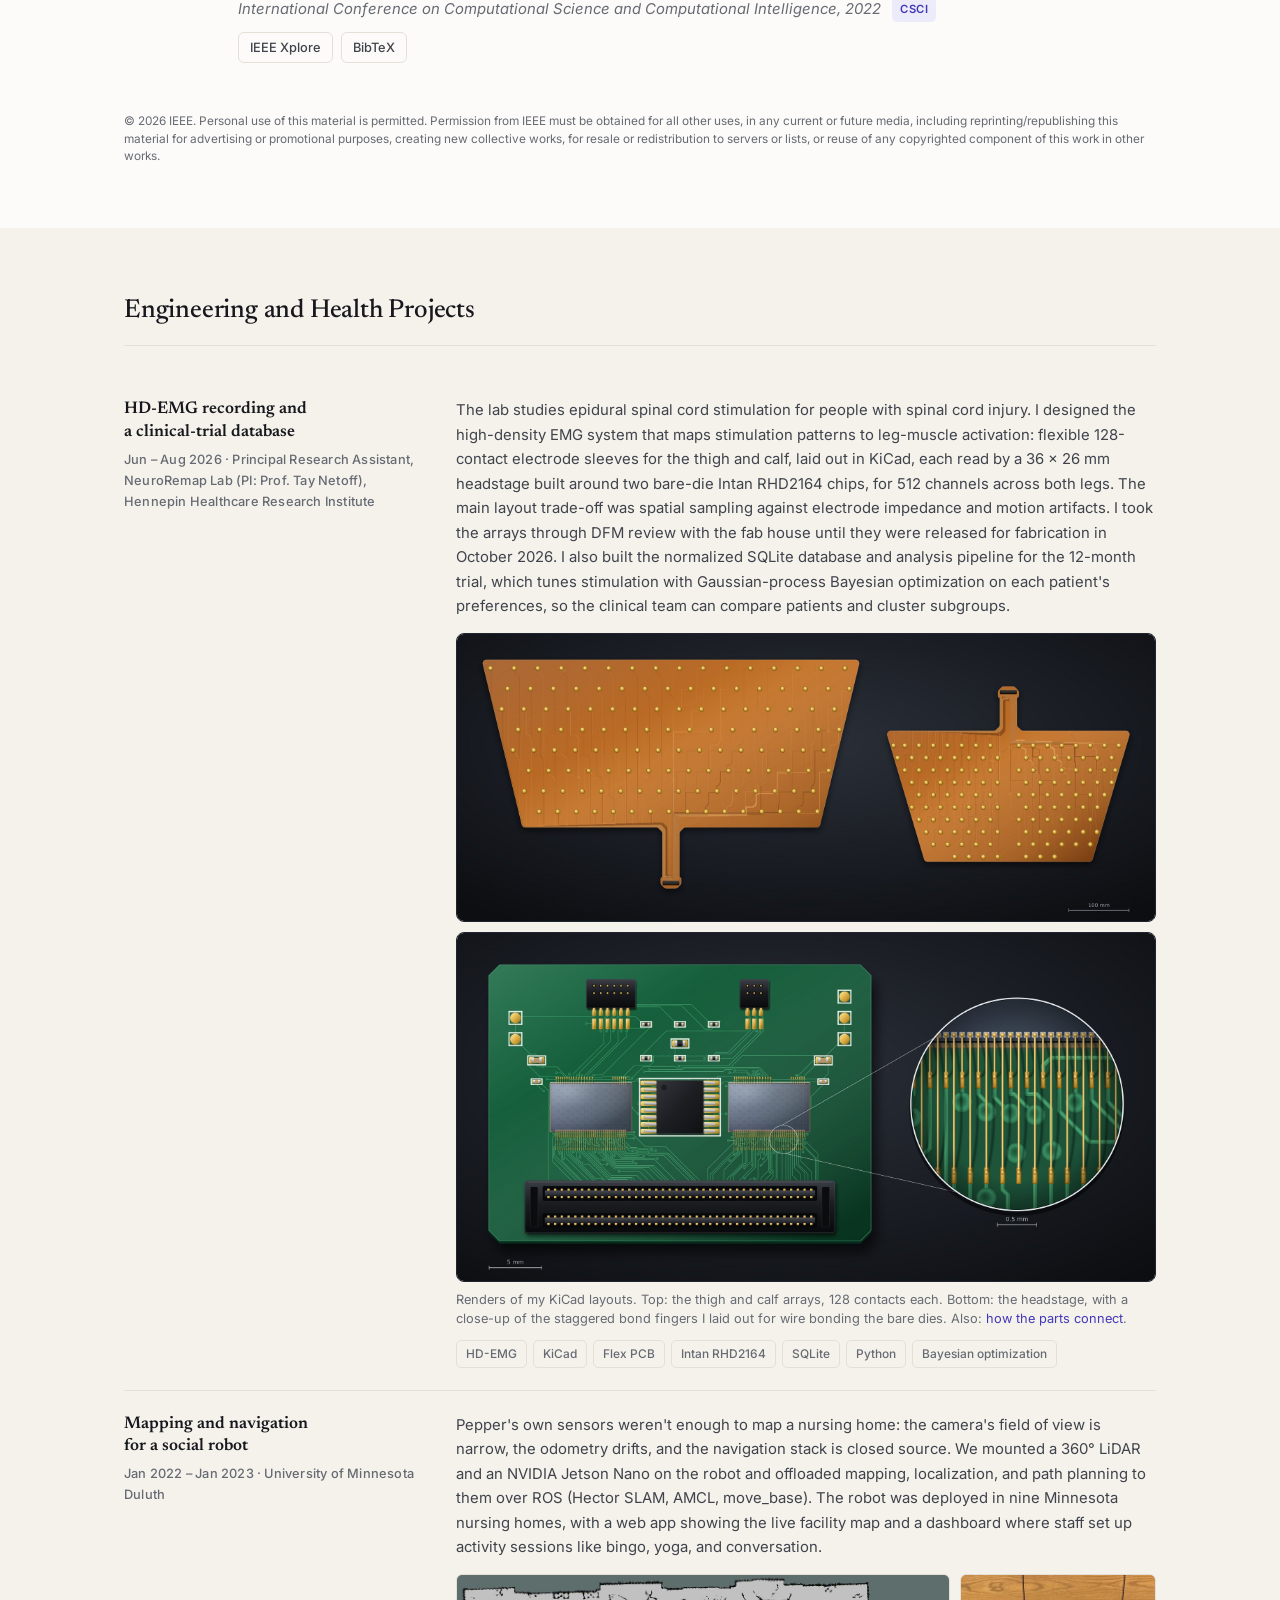
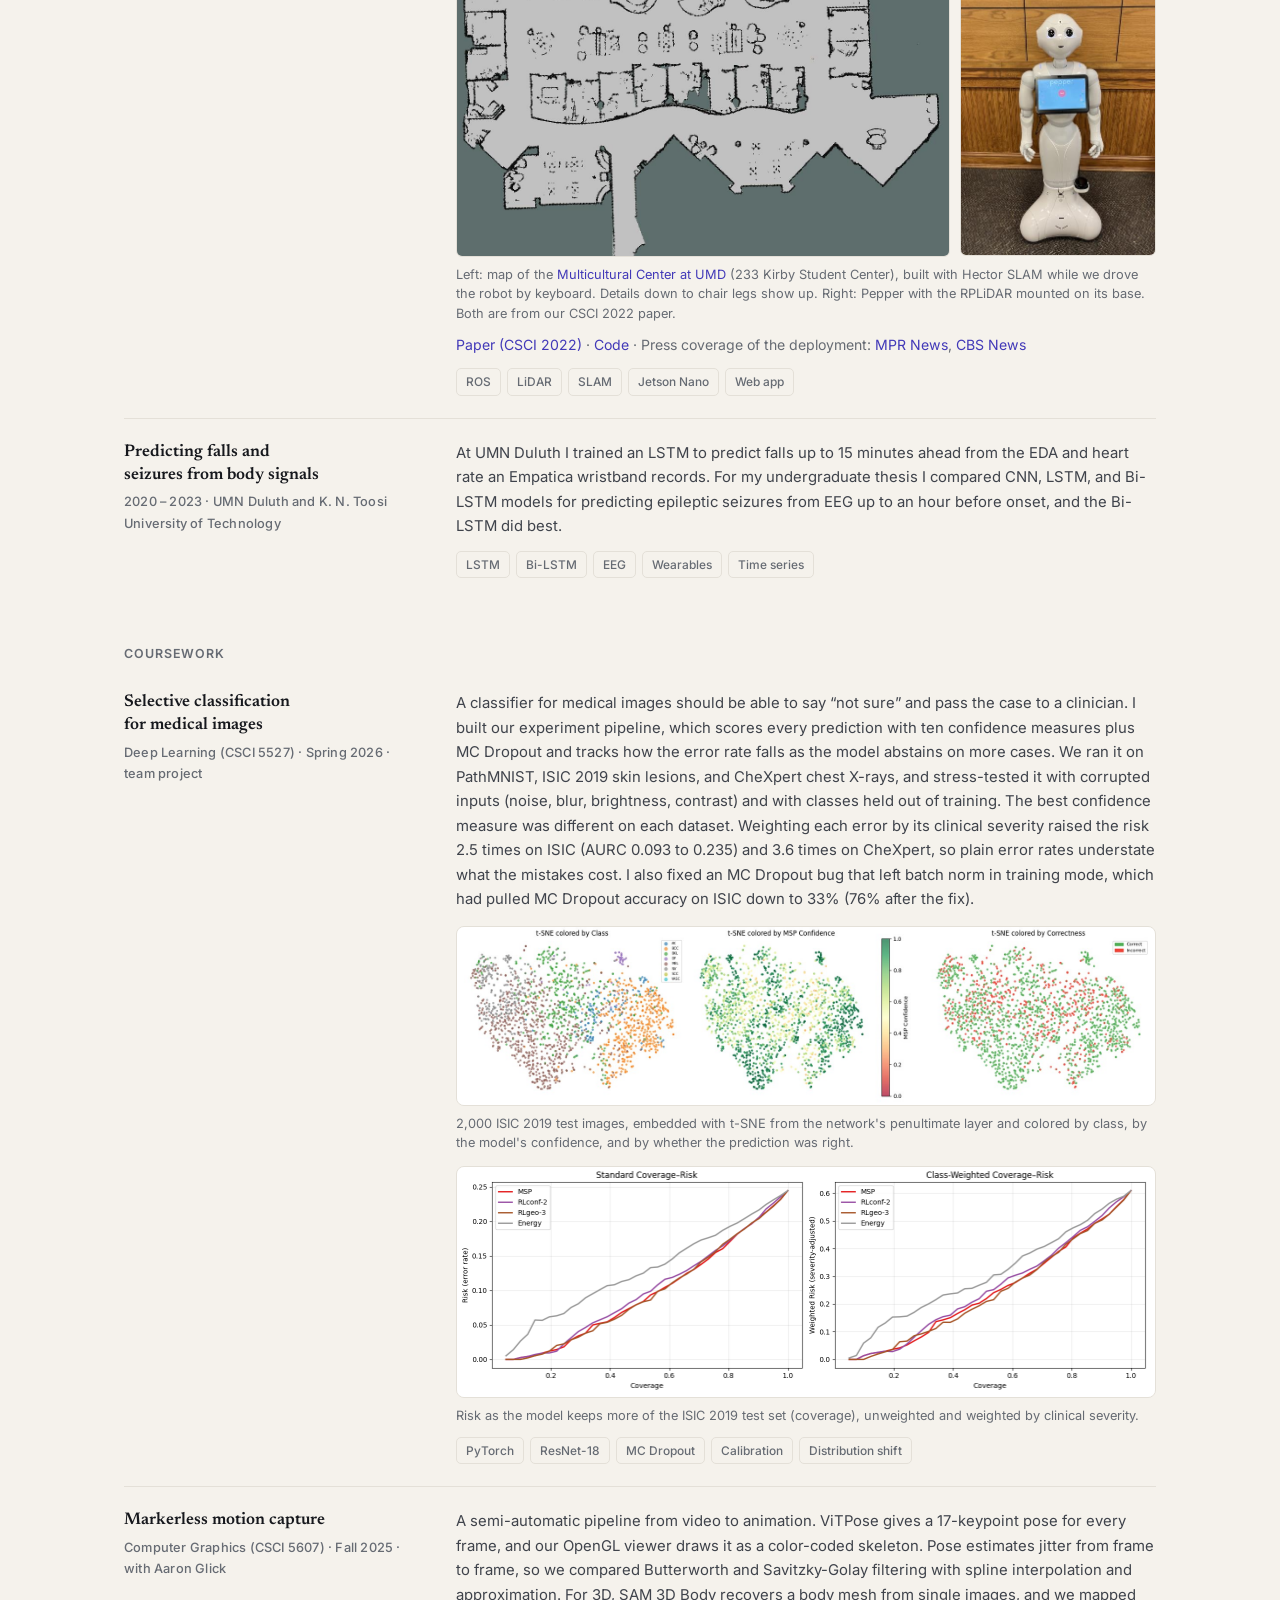
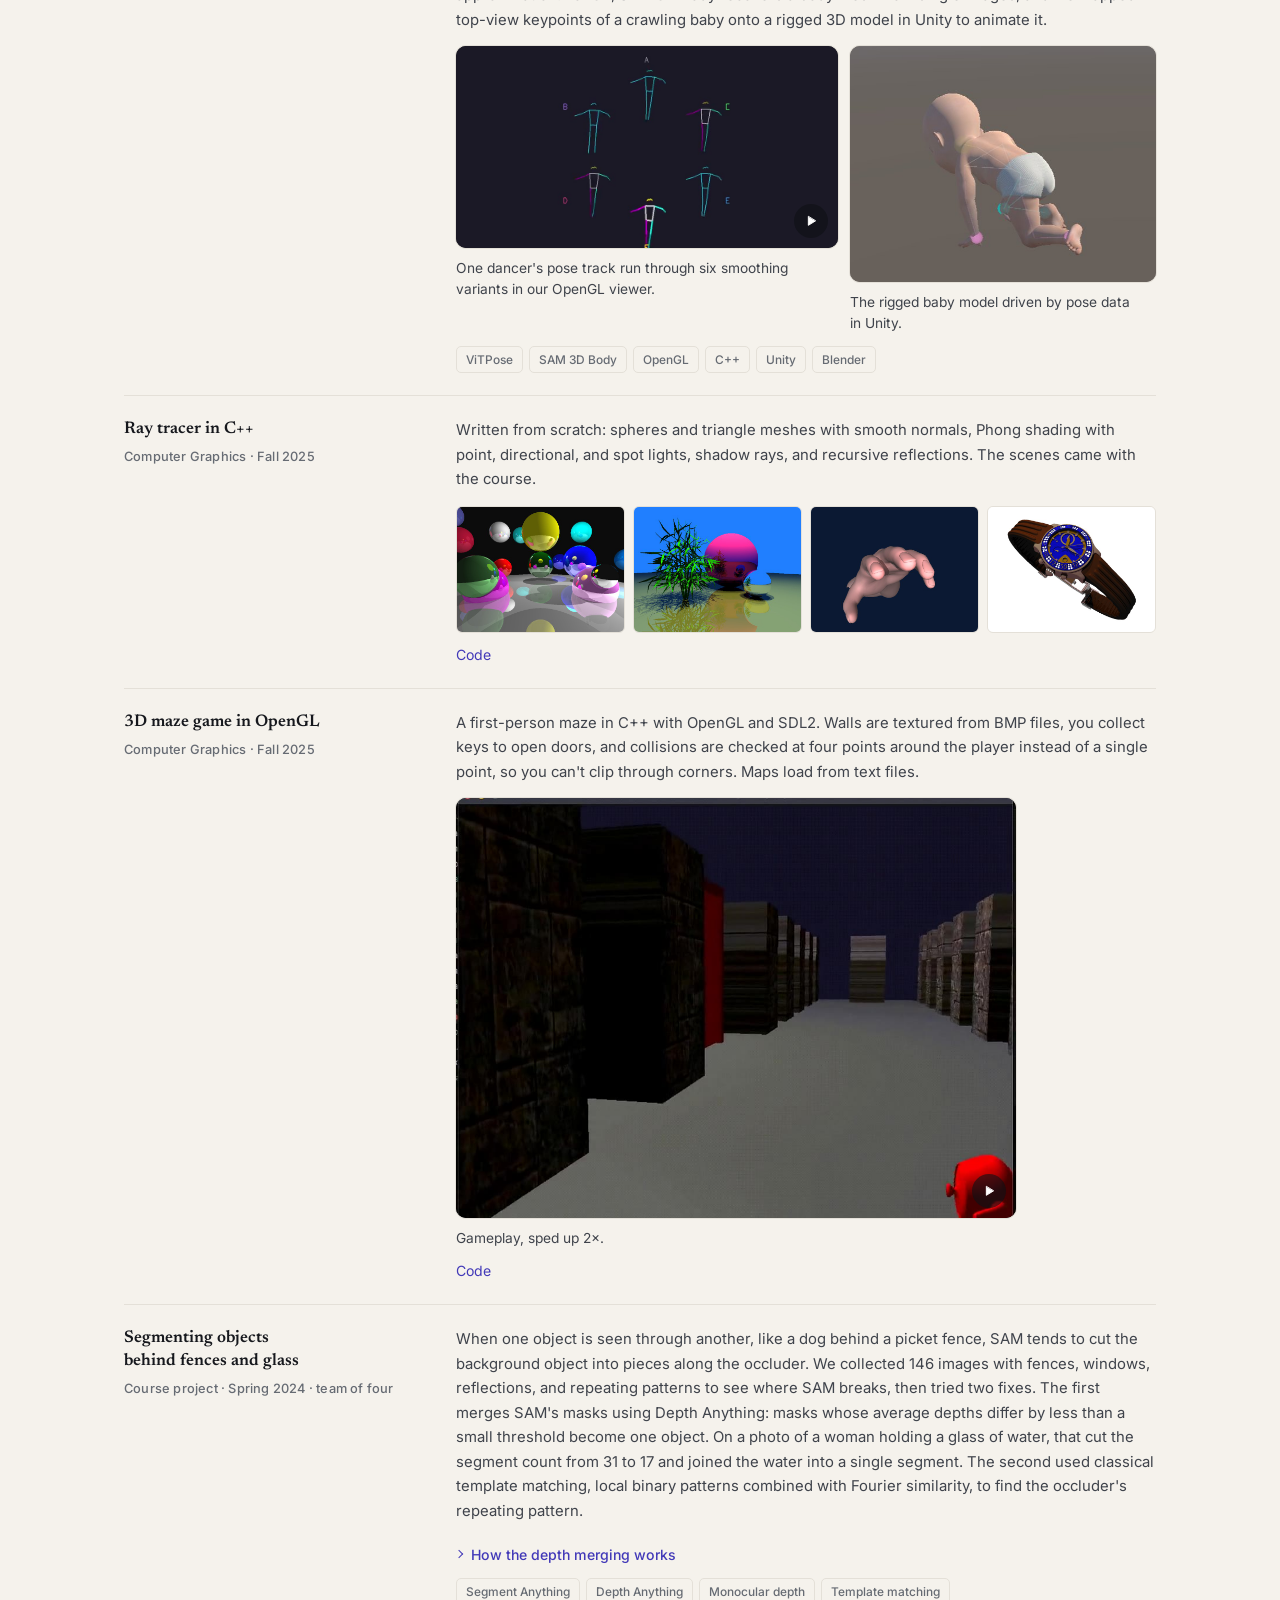
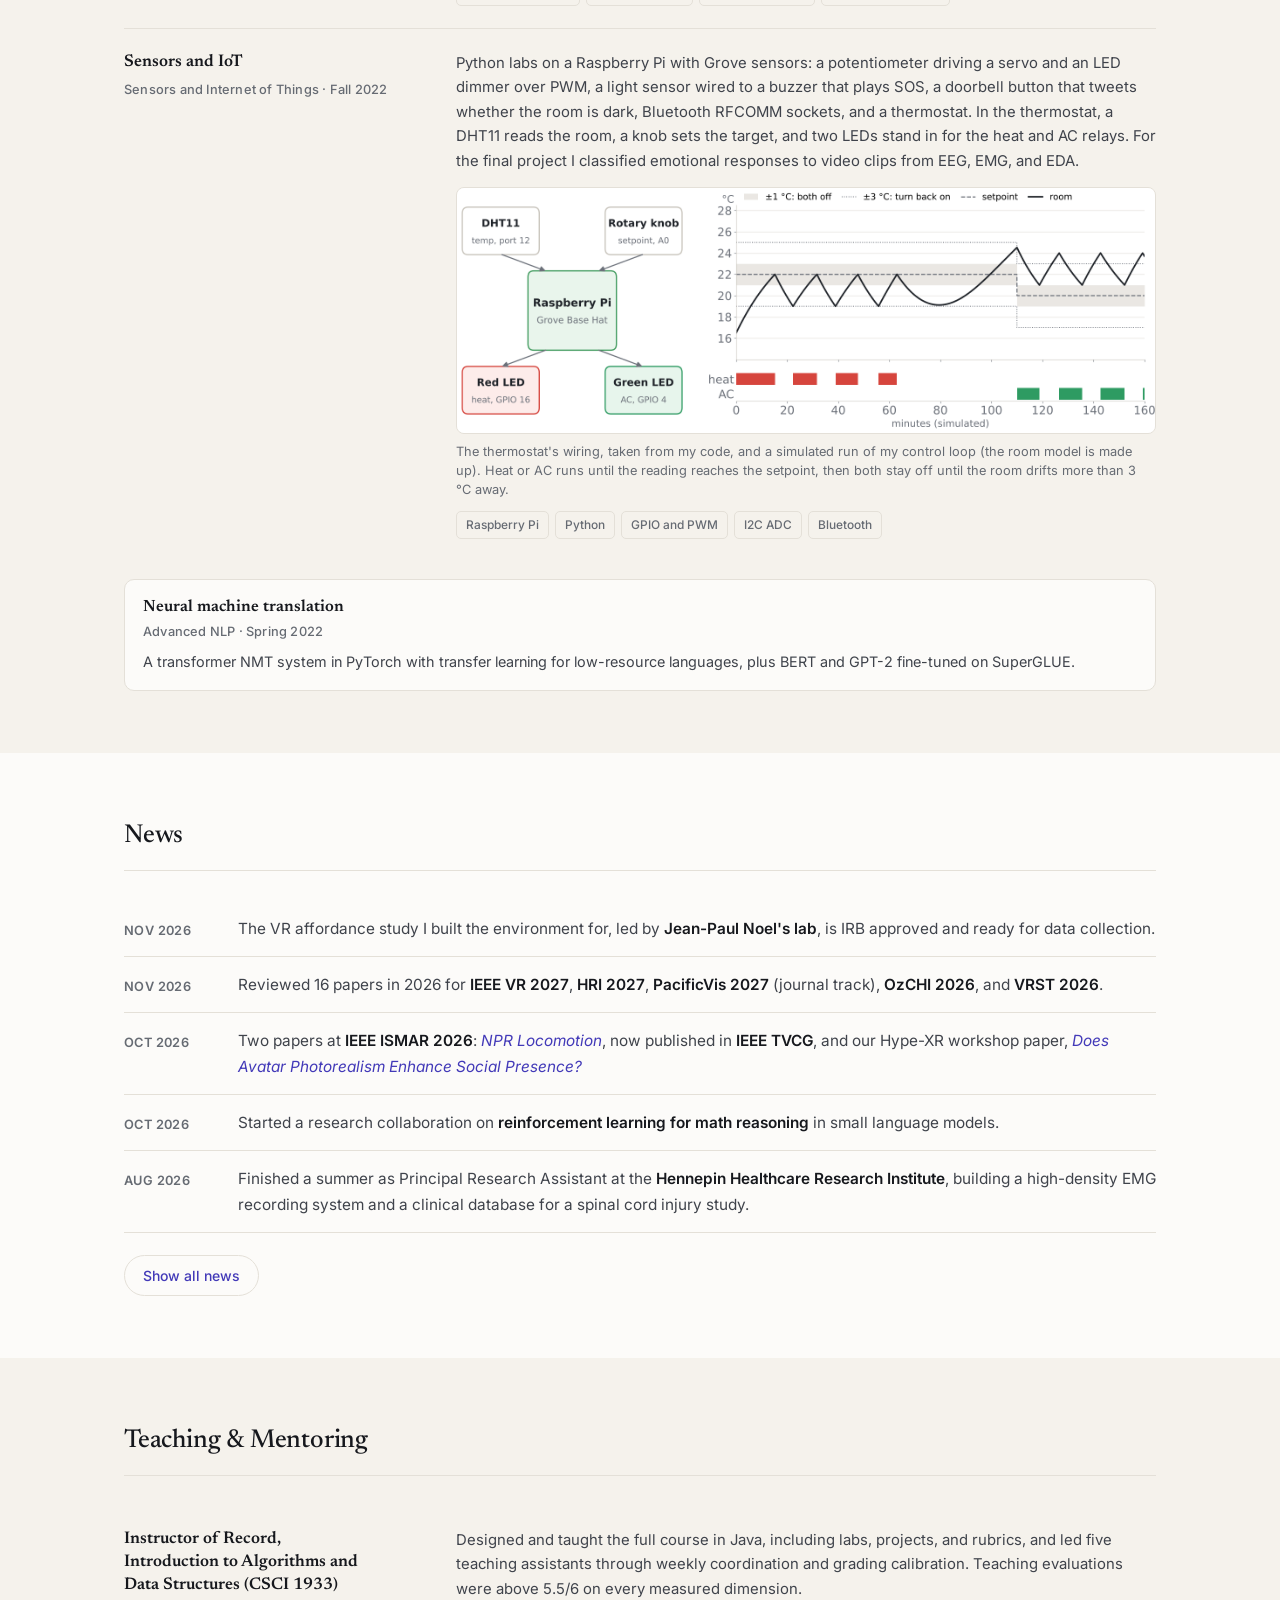
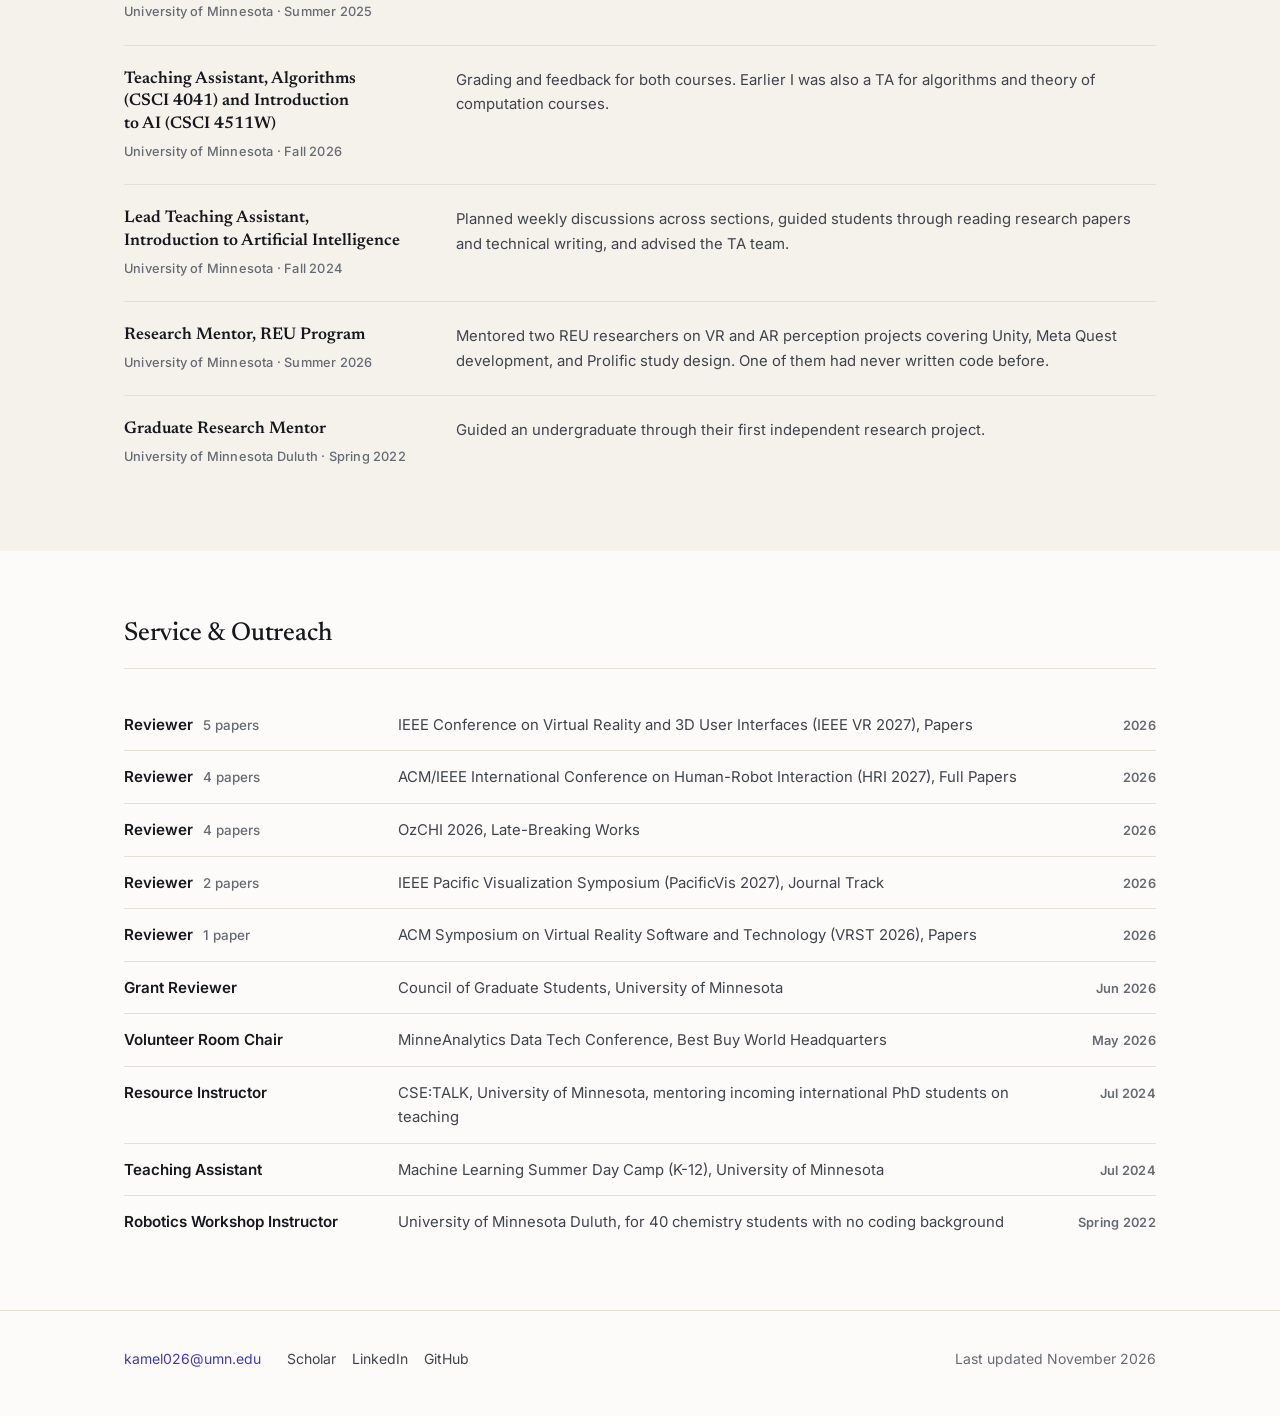
==== commit 6194b73e: "older figs" ====
--- a/index.html
+++ b/index.html
@@ -39,7 +39,7 @@
 <link href="https://fonts.googleapis.com/css2?family=Inter:wght@400;500;600&family=Newsreader:ital,opsz,wght@0,6..72,400;0,6..72,500;0,6..72,600;1,6..72,400&display=swap" rel="stylesheet">
 
 <!-- EDIT: bump the ?v= number whenever you change style.css or main.js, so browsers load the new file -->
-<link rel="stylesheet" href="style.css?v=20261114b">
+<link rel="stylesheet" href="style.css?v=20261114c">
 
 <!-- Lets search engines connect this page to your Scholar, LinkedIn and GitHub profiles. -->
 <script type="application/ld+json">
@@ -443,11 +443,11 @@
         </div>
         <div class="row-body">
           <p>Pepper's own sensors weren't enough to map a nursing home: the camera's field of view is narrow, the odometry drifts, and the navigation stack is closed source. We mounted a 360&deg; LiDAR and an NVIDIA Jetson Nano on the robot and offloaded mapping, localization, and path planning to them over ROS (Hector SLAM, AMCL, move_base). The robot was deployed in nine Minnesota nursing homes, with a web app showing the live facility map and a dashboard where staff set up activity sessions like bingo, yoga, and conversation.</p>
-          <figure class="row-figure">
-            <img src="assets/robot-slam-map.jpg" width="1070" height="612" loading="lazy" decoding="async"
-                 alt="A two-dimensional occupancy grid map of a single-floor care facility, with corridors, rooms, doorways, and furniture outlines traced by the robot's LiDAR.">
-            <figcaption>Occupancy map of a care facility, built from the robot's LiDAR during autonomous exploration.</figcaption>
-          </figure>
+          <div class="pair-fit">
+            <a href="assets/robot-slam-map.jpg" style="flex: 1.748"><img src="assets/robot-slam-map.jpg" width="1070" height="612" loading="lazy" decoding="async" alt="Two-dimensional occupancy grid map of the Multicultural Center at UMD, made with Hector SLAM from the robot's LiDAR, showing corridors, rooms, doorways, and small dots where chair and table legs stand."></a>
+            <a href="assets/img/pepper-lidar.jpg" style="flex: 0.693"><img src="assets/img/pepper-lidar.jpg" width="395" height="570" loading="lazy" decoding="async" alt="Pepper standing in front of a wood-paneled wall, with a small black RPLiDAR unit mounted on the front of its base."></a>
+          </div>
+          <p class="gallery-caption">Left: map of the <a href="https://diversity.d.umn.edu/multicultural-center">Multicultural Center at UMD</a> (233 Kirby Student Center), built with Hector SLAM while we drove the robot by keyboard. Details down to chair legs show up. Right: Pepper with the RPLiDAR mounted on its base. Both are from our CSCI 2022 paper.</p>
           <p class="row-links"><a href="#pub-robots">Paper (CSCI 2022)</a> &middot; <a href="https://github.com/maryamkameli/Autonomous-Navigation">Code</a> &middot; Press coverage of the deployment: <a href="https://www.mprnews.org/story/2022/07/07/nursing-home-robots-dance-sing-and-watch-for-signs-of-trouble">MPR News</a>, <a href="https://www.cbsnews.com/news/robot-dementia-nursing-home-minnesota">CBS News</a></p>
           <p class="tags"><span>ROS</span><span>LiDAR</span><span>SLAM</span><span>Jetson Nano</span><span>Web app</span></p>
         </div>
@@ -605,14 +605,24 @@
         </div>
       </article>
 
+      <article class="row">
+        <div class="row-title">
+          <h4>Sensors and IoT</h4>
+          <p class="row-meta">Sensors and Internet of Things &middot; Fall 2022</p>
+        </div>
+        <div class="row-body">
+          <p>Python labs on a Raspberry Pi with Grove sensors: a potentiometer driving a servo and an LED dimmer over PWM, a light sensor wired to a buzzer that plays SOS, a doorbell button that tweets whether the room is dark, Bluetooth RFCOMM sockets, and a thermostat. In the thermostat, a DHT11 reads the room, a knob sets the target, and two LEDs stand in for the heat and AC relays. For the final project I classified emotional responses to video clips from EEG, EMG, and EDA.</p>
+          <figure class="plot">
+            <a href="assets/img/iot-thermostat.png"><img src="assets/img/iot-thermostat.png" width="1600" height="560" loading="lazy" decoding="async" alt="Left, a wiring diagram: a DHT11 temperature sensor on port 12 and a rotary knob on A0 feed a Raspberry Pi with a Grove Base Hat, which drives a red LED for heat on GPIO 16 and a green LED for AC on GPIO 4. Right, a simulated run: the room warms with the heat on until it reaches the 22 degree setpoint, cools until it drops 3 degrees below, and heats again; later the setpoint drops to 20 and the AC cycles the same way."></a>
+            <figcaption>The thermostat's wiring, taken from my code, and a simulated run of my control loop (the room model is made up). Heat or AC runs until the reading reaches the setpoint, then both stay off until the room drifts more than 3 &deg;C away.</figcaption>
+          </figure>
+          <p class="tags"><span>Raspberry Pi</span><span>Python</span><span>GPIO and PWM</span><span>I2C ADC</span><span>Bluetooth</span></p>
+        </div>
+      </article>
+
     </div>
 
     <ul class="minis">
-      <li>
-        <h4>Sensors and IoT</h4>
-        <p class="row-meta">Sensors and Internet of Things &middot; Fall 2022</p>
-        <p>Raspberry Pi labs in Python, from PWM servo control to a Bluetooth client and server and a thermostat with a web page. For the final project I classified emotional responses to video clips from EEG, EMG, and EDA.</p>
-      </li>
       <li>
         <h4>Neural machine translation</h4>
         <p class="row-meta">Advanced NLP &middot; Spring 2022</p>
@@ -822,6 +832,6 @@
 </footer>
 
 <p class="sr-only" id="liveStatus" role="status" aria-live="polite"></p>
-<script src="main.js?v=20261114b"></script>
+<script src="main.js?v=20261114c"></script>
 </body>
 </html>
--- a/style.css
+++ b/style.css
@@ -589,6 +589,11 @@
 .more[open] summary::before { transform: rotate(45deg); margin-top: -5px; }
 .more .diagram { margin-top: 10px; }
 
+/* two images side by side at equal height (flex values = aspect ratios) */
+.pair-fit { display: flex; gap: 10px; margin-top: 14px; max-width: 760px; align-items: flex-start; }
+.pair-fit a { display: block; min-width: 0; }
+.pair-fit img { width: 100%; height: auto; display: block; border: 1px solid var(--line); border-radius: 6px; }
+
 /* renders of the HD-EMG boards */
 .renders { display: grid; gap: 10px; margin-top: 14px; max-width: 760px; }
 .renders a { display: block; border-radius: 8px; overflow: hidden; border: 1px solid #1f2430; background: #10141c; }
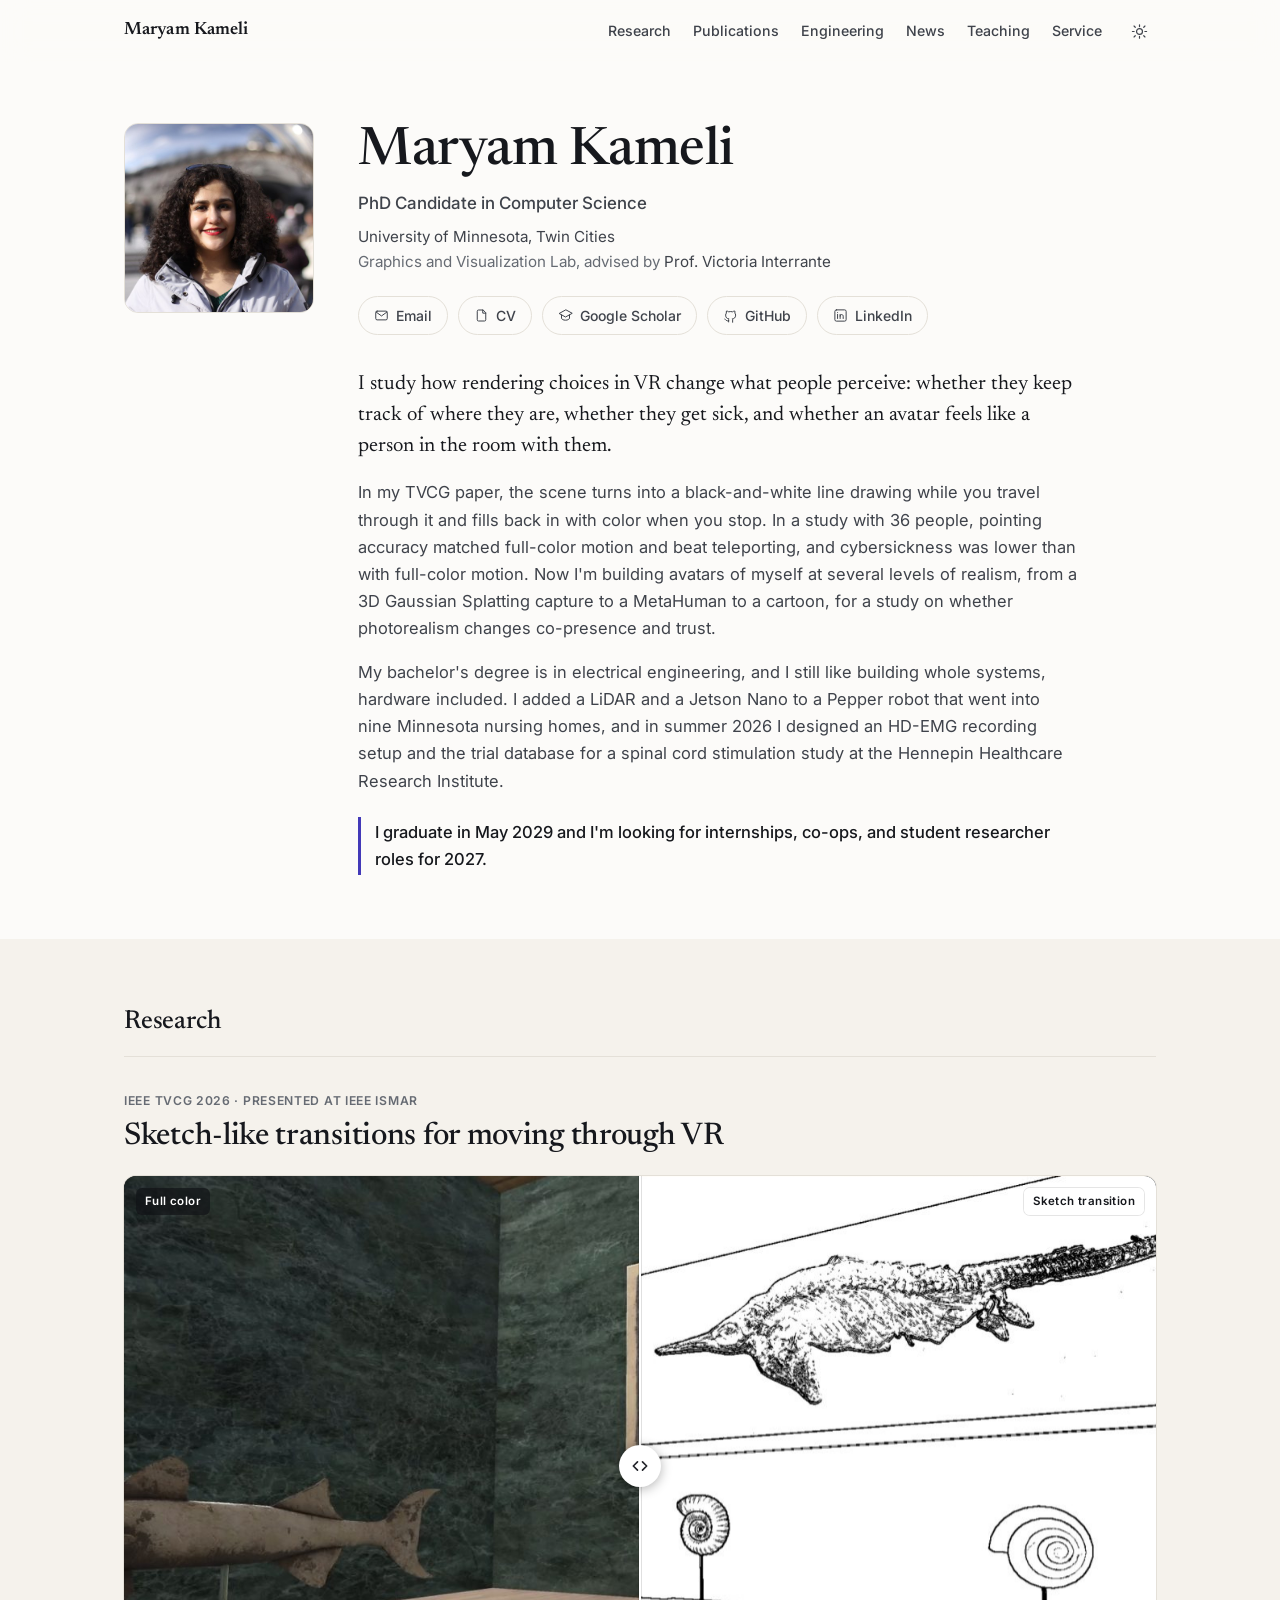
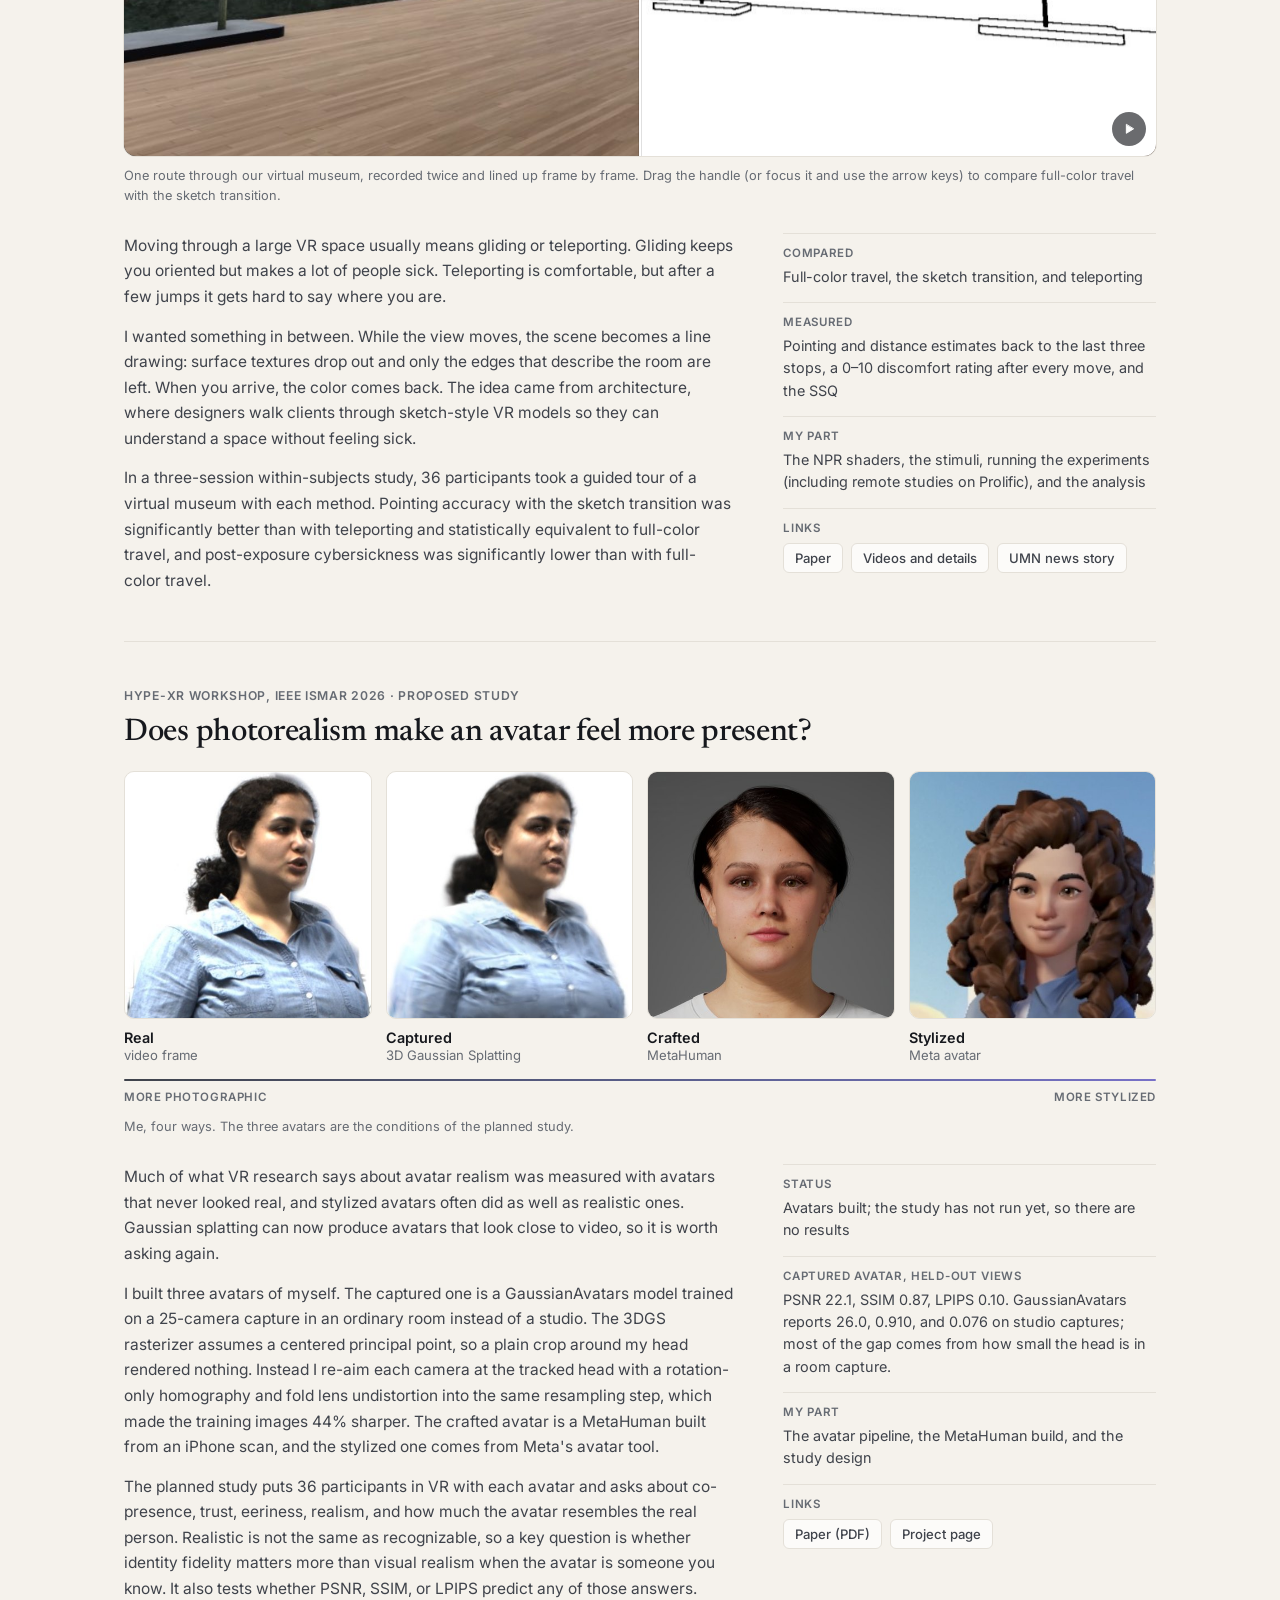
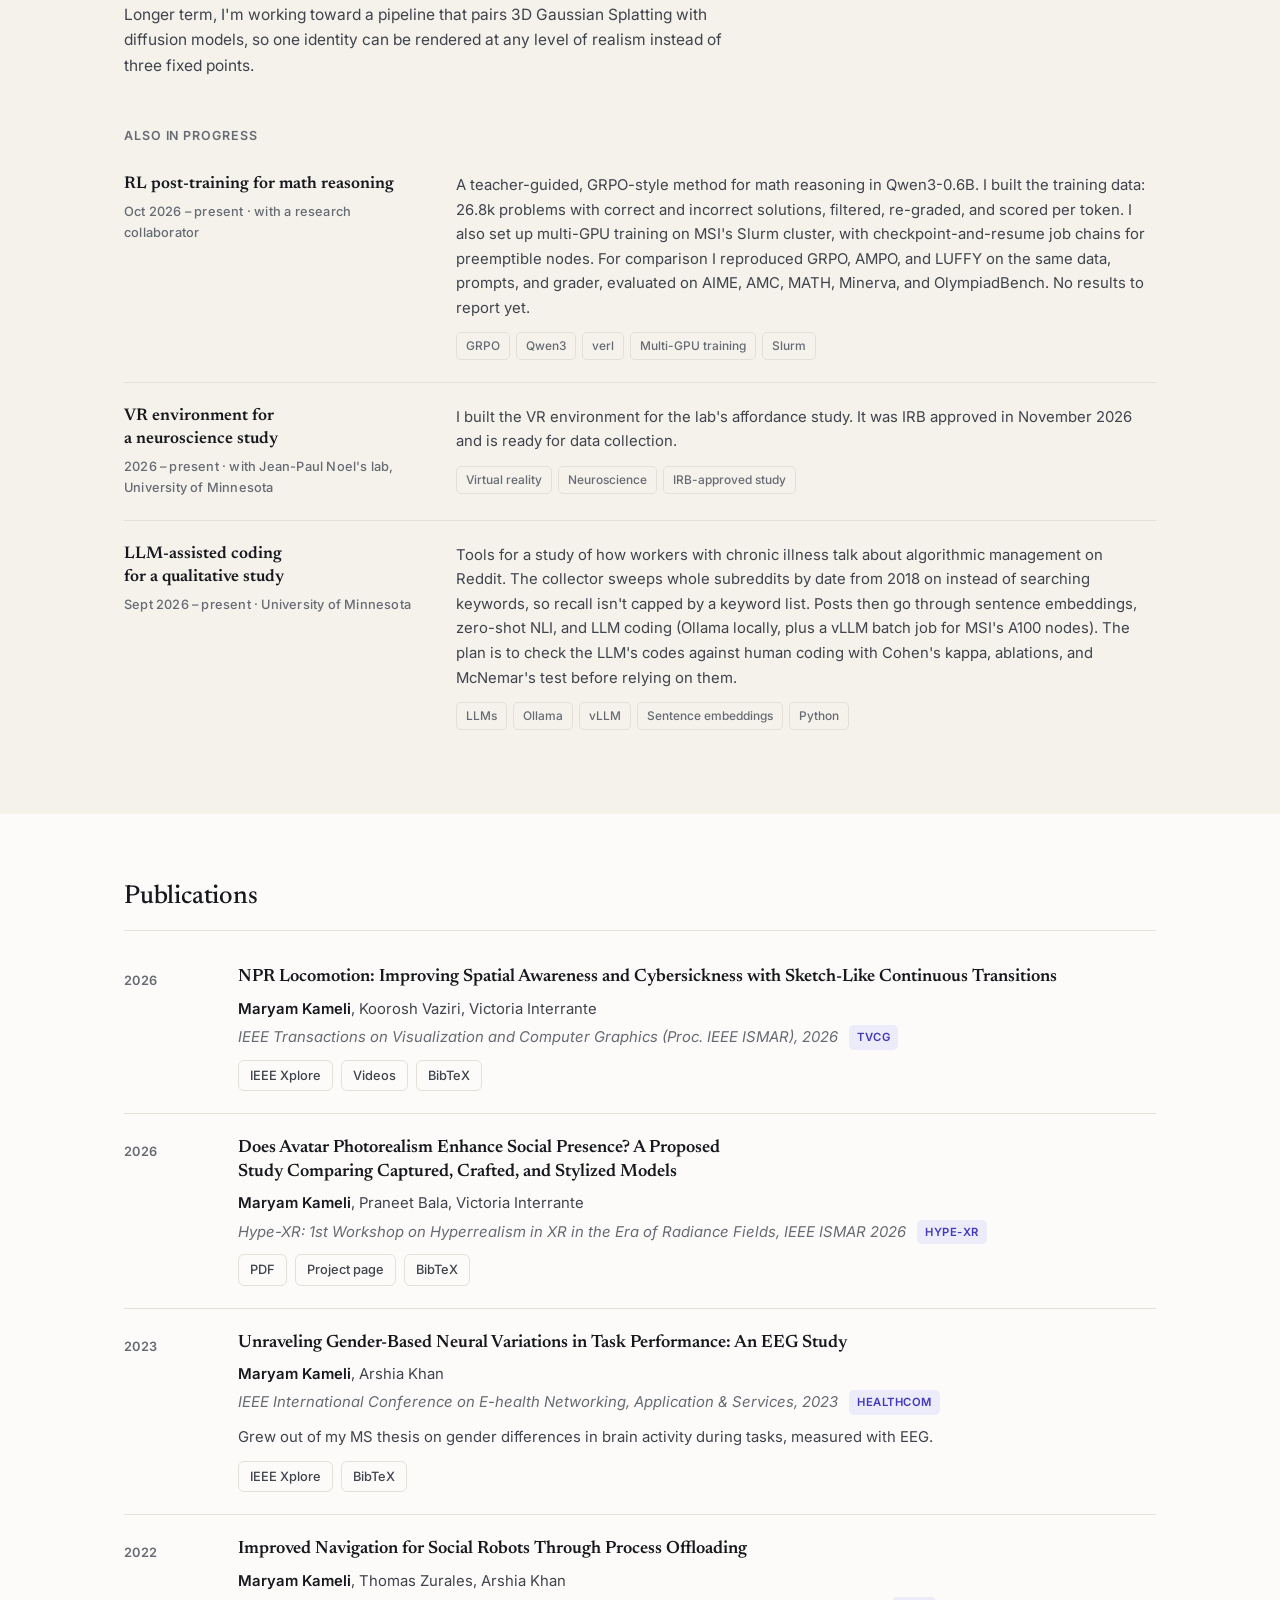
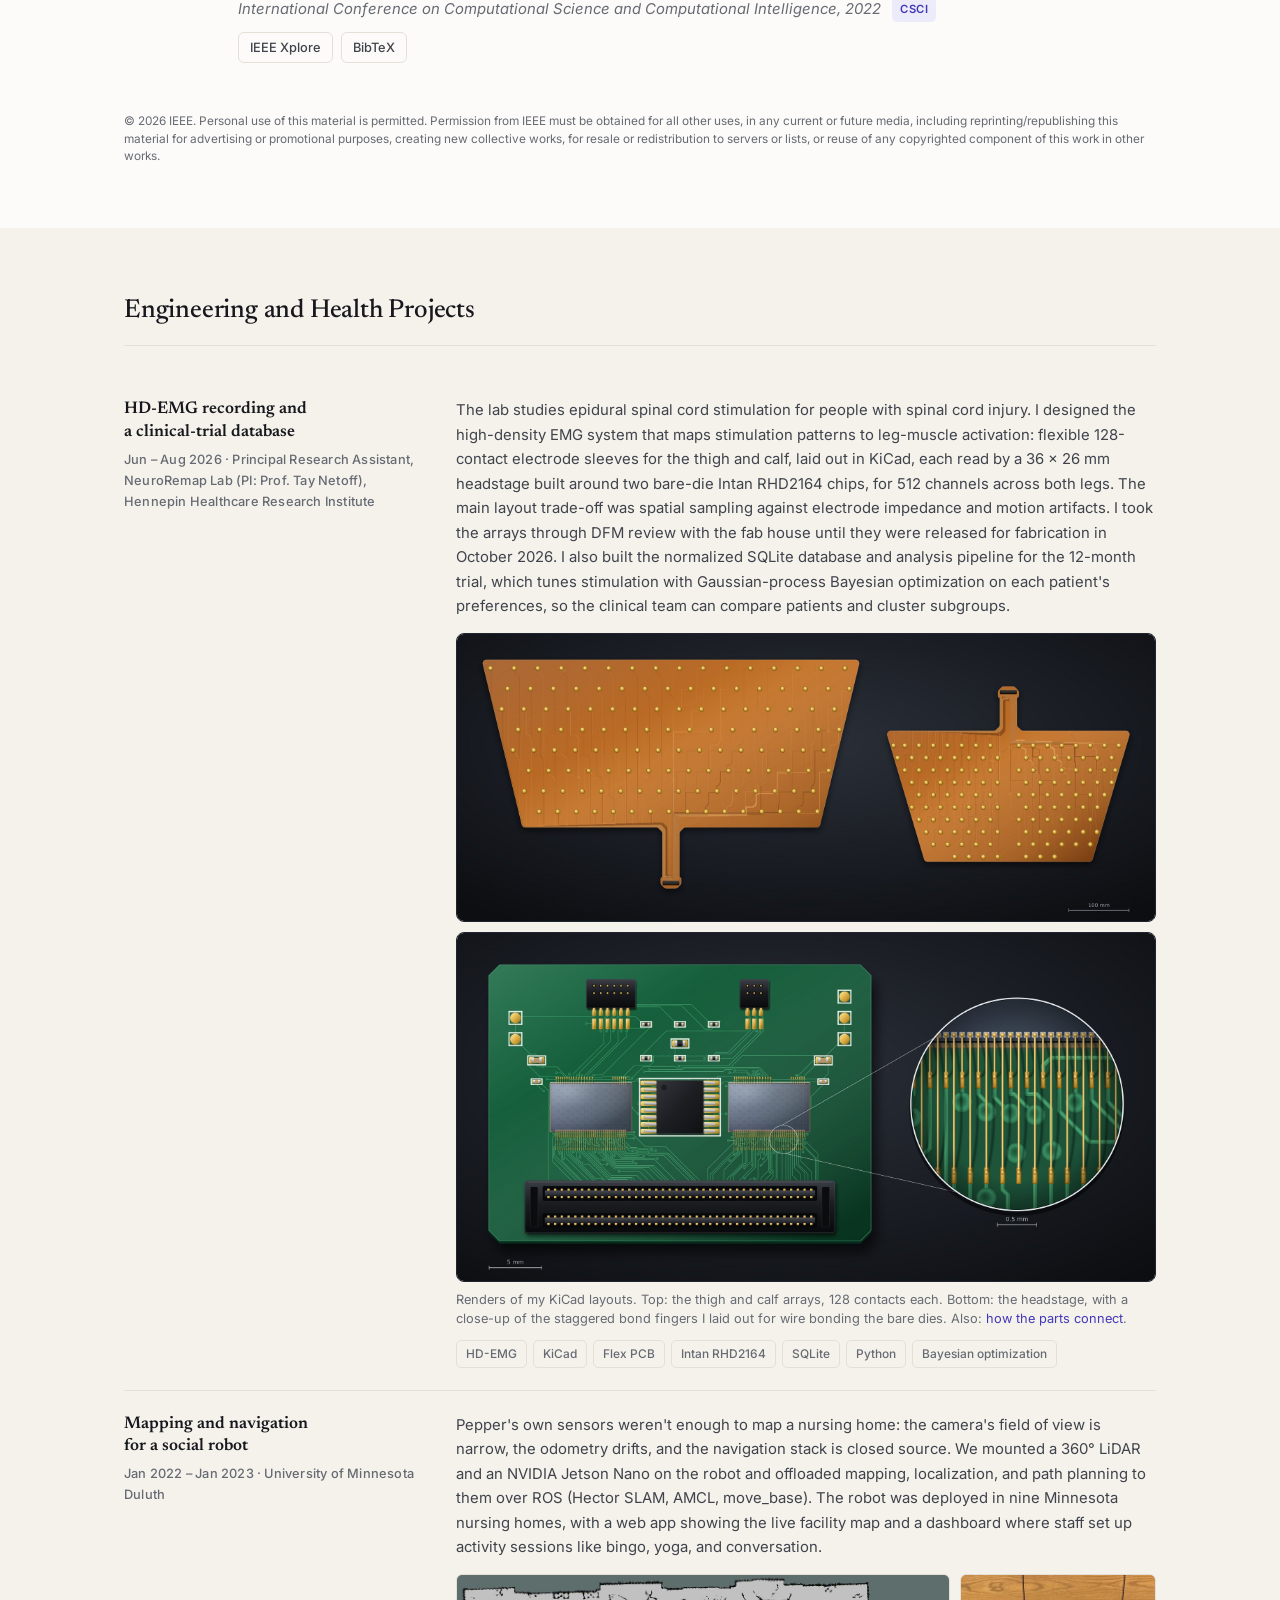
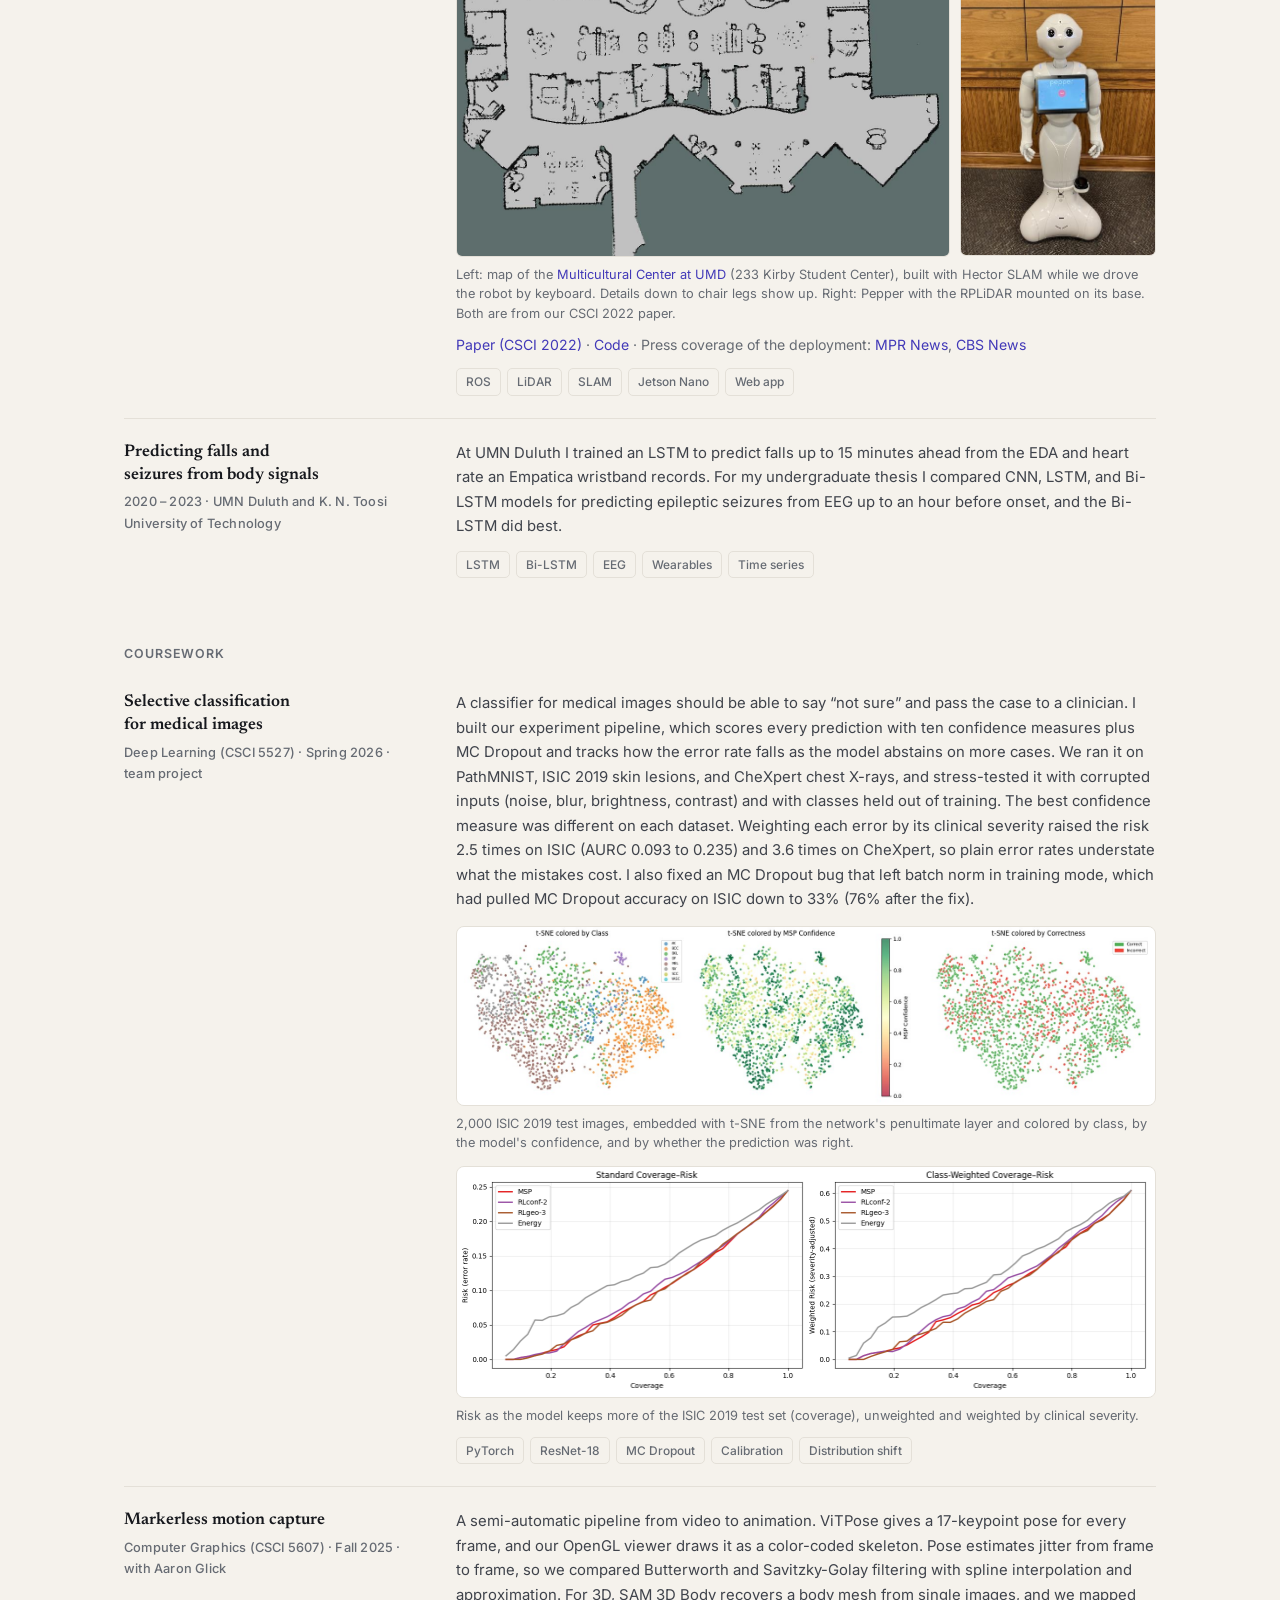
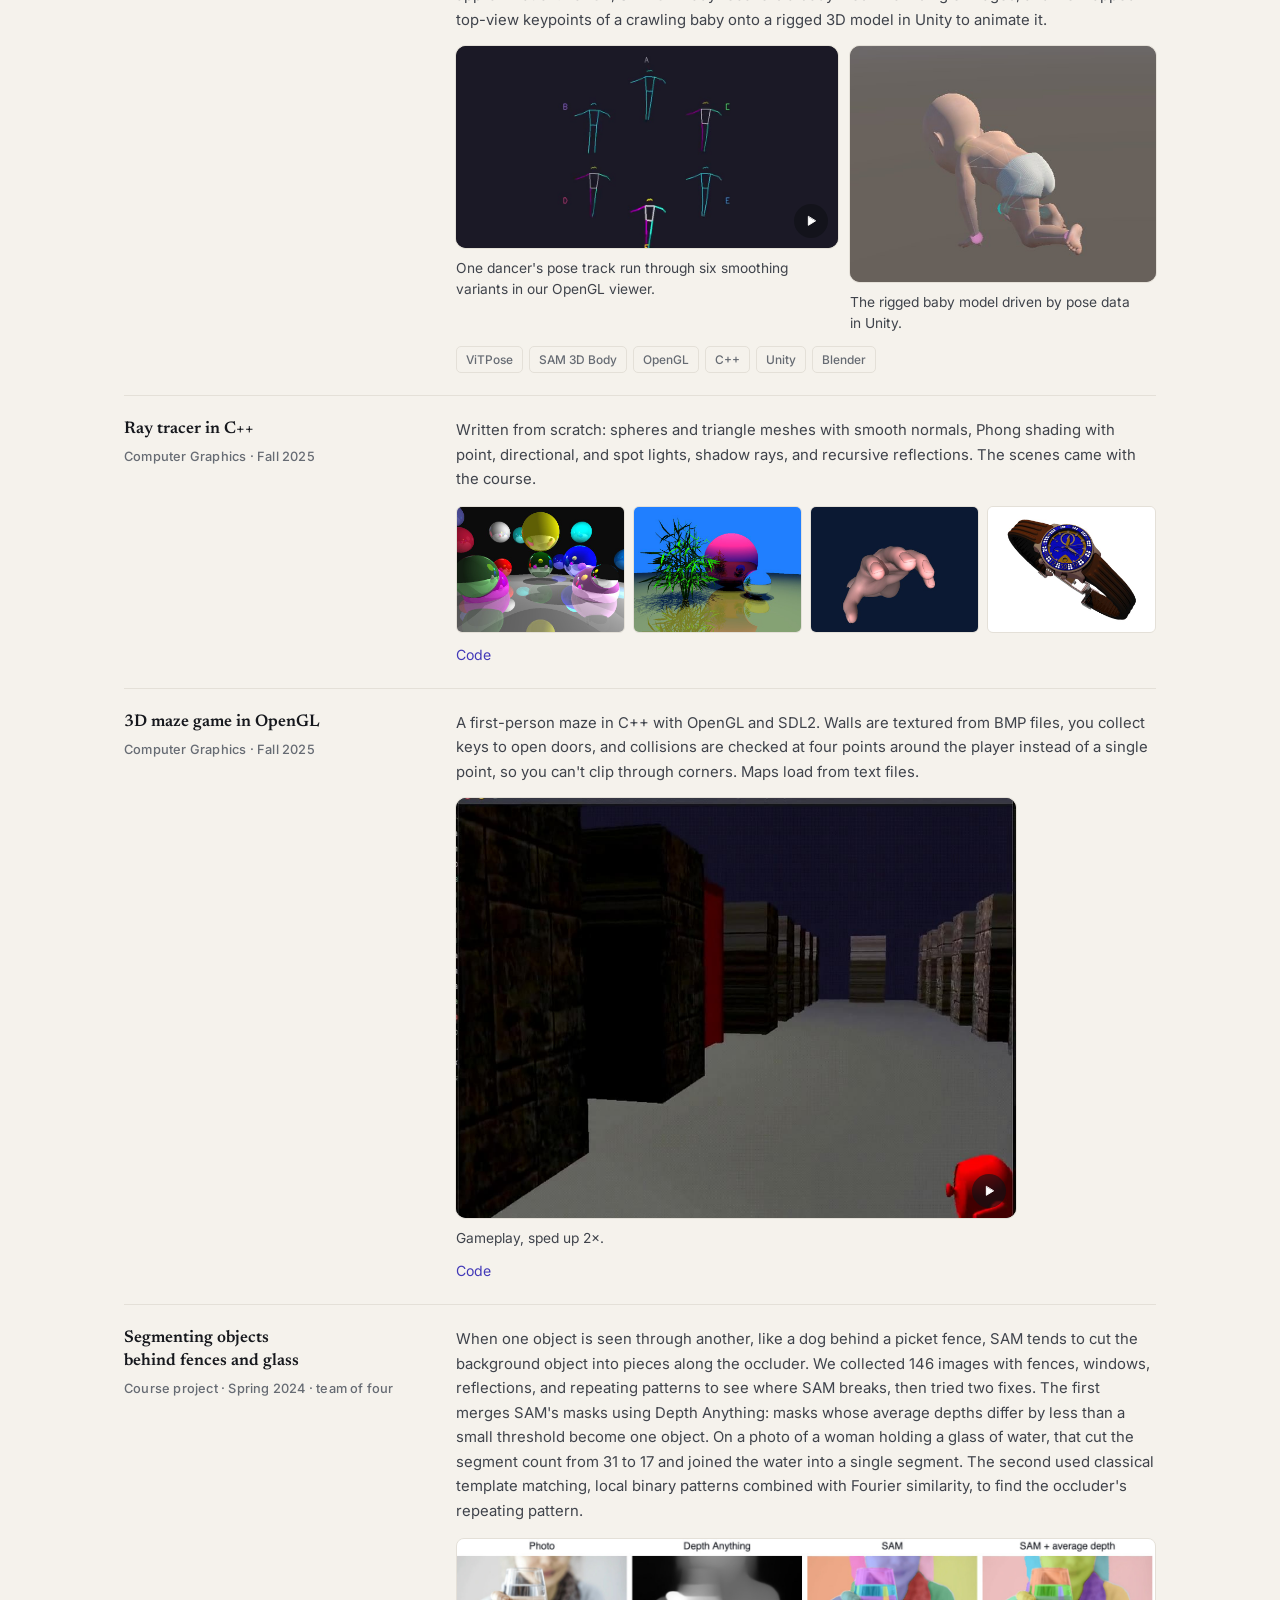
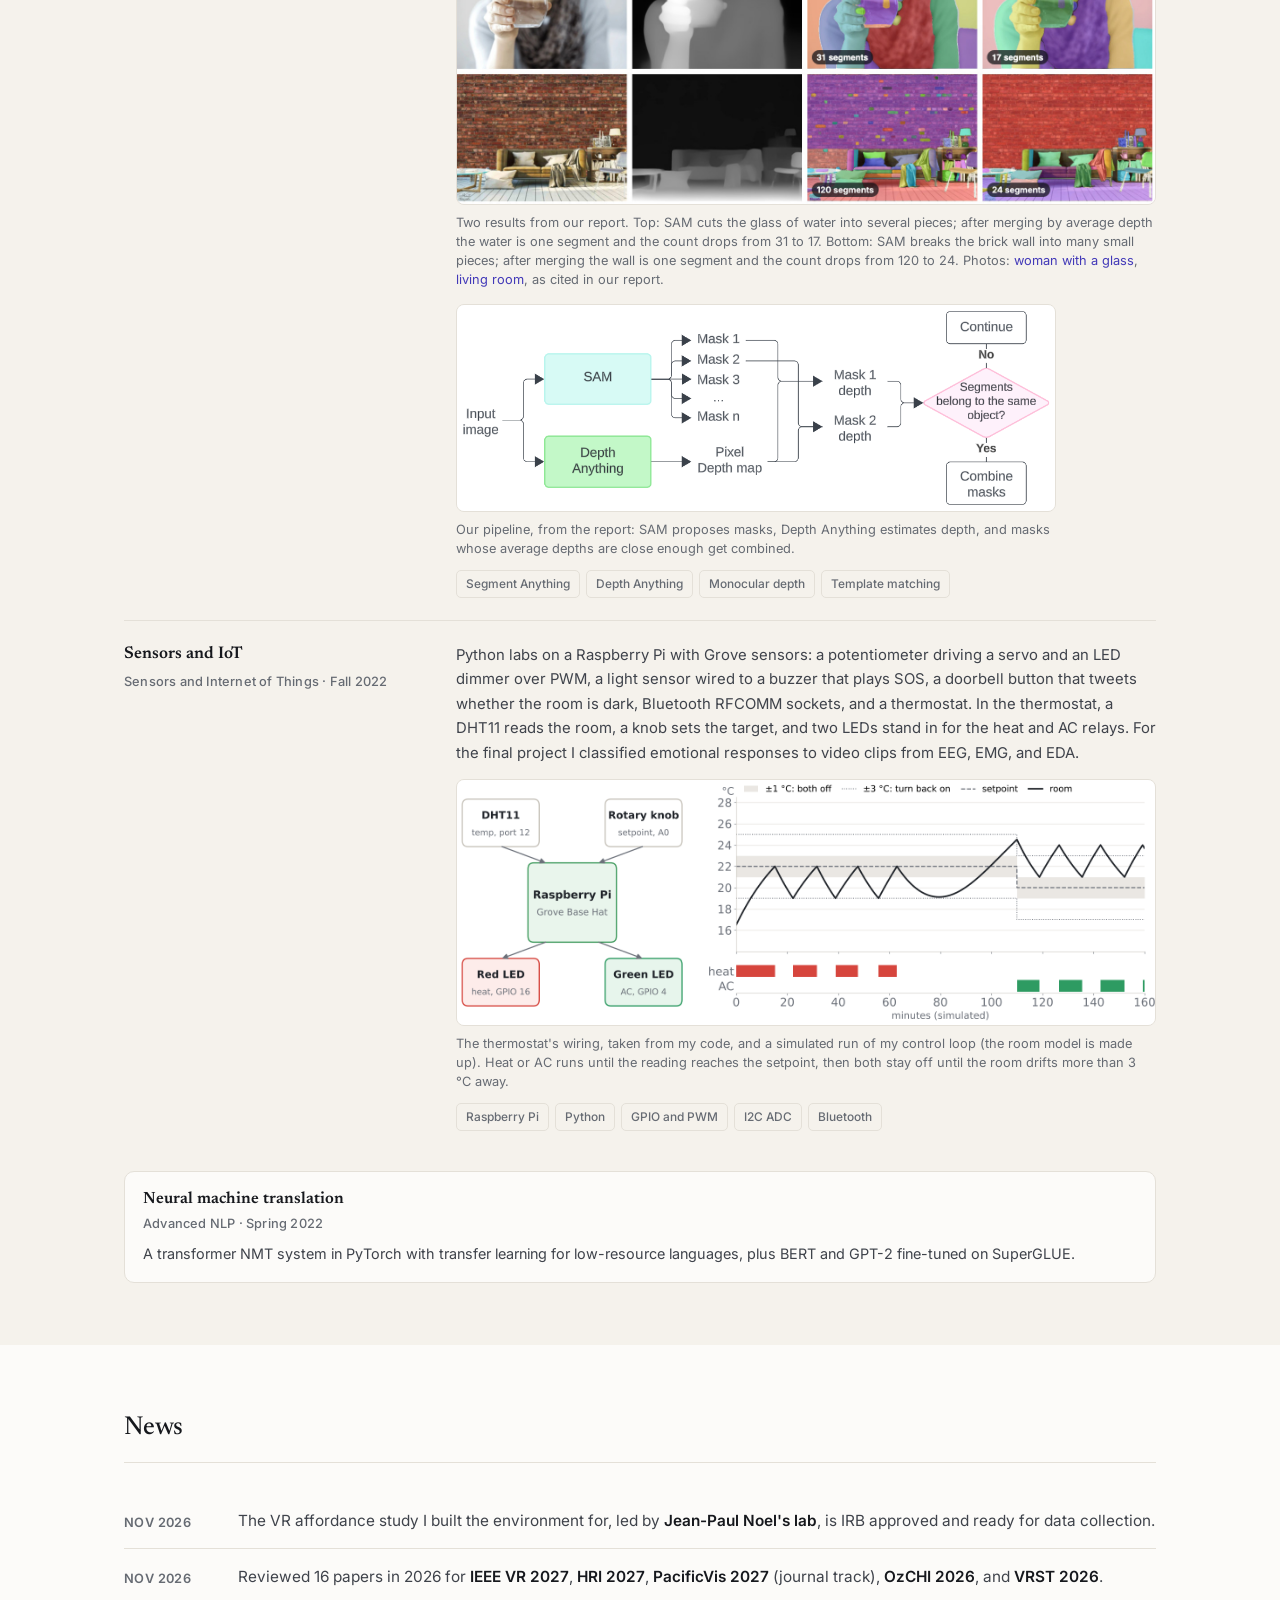
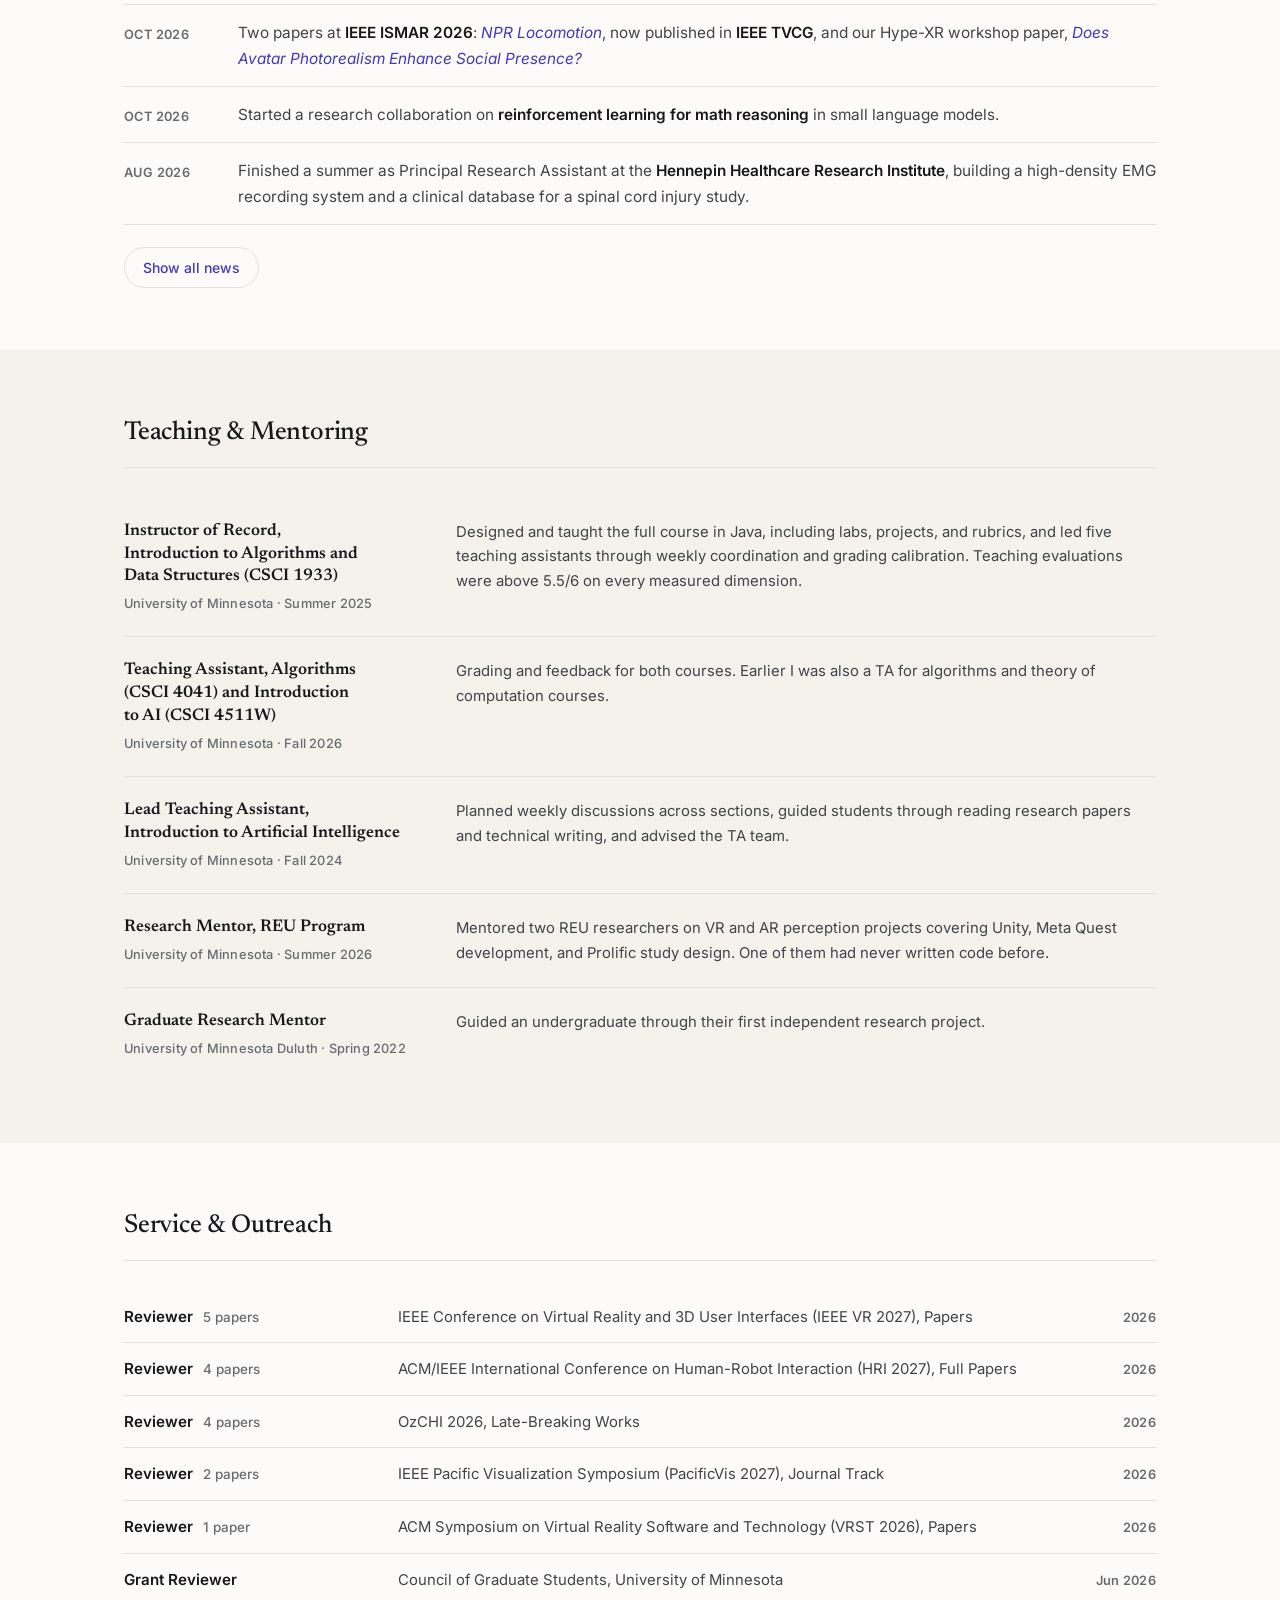
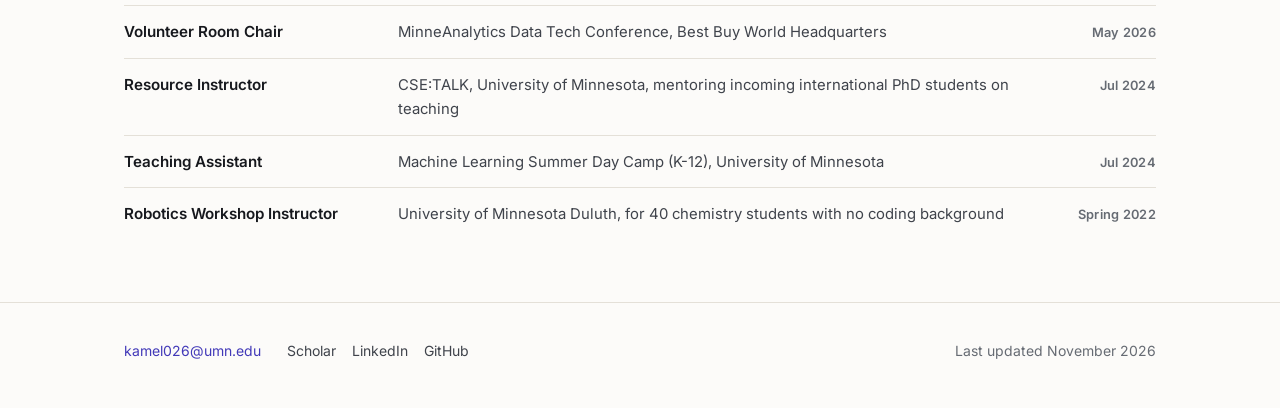
==== commit 4d32f6eb: "sam" ====
--- a/index.html
+++ b/index.html
@@ -39,7 +39,7 @@
 <link href="https://fonts.googleapis.com/css2?family=Inter:wght@400;500;600&family=Newsreader:ital,opsz,wght@0,6..72,400;0,6..72,500;0,6..72,600;1,6..72,400&display=swap" rel="stylesheet">
 
 <!-- EDIT: bump the ?v= number whenever you change style.css or main.js, so browsers load the new file -->
-<link rel="stylesheet" href="style.css?v=20261114c">
+<link rel="stylesheet" href="style.css?v=20261114d">
 
 <!-- Lets search engines connect this page to your Scholar, LinkedIn and GitHub profiles. -->
 <script type="application/ld+json">
@@ -567,40 +567,14 @@
         </div>
         <div class="row-body">
           <p>When one object is seen through another, like a dog behind a picket fence, SAM tends to cut the background object into pieces along the occluder. We collected 146 images with fences, windows, reflections, and repeating patterns to see where SAM breaks, then tried two fixes. The first merges SAM's masks using Depth Anything: masks whose average depths differ by less than a small threshold become one object. On a photo of a woman holding a glass of water, that cut the segment count from 31 to 17 and joined the water into a single segment. The second used classical template matching, local binary patterns combined with Fourier similarity, to find the occluder's repeating pattern.</p>
-          <details class="more">
-          <summary>How the depth merging works</summary>
-          <figure class="diagram">
-            <svg viewBox="0 0 760 210" role="img" aria-labelledby="segdiag-t segdiag-d">
-              <title id="segdiag-t">Depth-based merging of SAM masks</title>
-              <desc id="segdiag-d">The input image goes to SAM, which returns many masks, and to Depth Anything, which returns a depth map. The average depth of each mask is computed, and masks whose average depths differ by less than a threshold are merged into one object.</desc>
-              <defs>
-                <marker id="dg-arrow" viewBox="0 0 10 10" refX="9" refY="5" markerWidth="7" markerHeight="7" orient="auto-start-reverse"><path d="M0,0 L10,5 L0,10 z" fill="#6b7079" style="fill: var(--ink-2)"/></marker>
-              </defs>
-              <g class="dg" font-family="Inter, system-ui, sans-serif">
-                <rect x="10" y="80" width="112" height="50" rx="8" class="dg-box" fill="#ffffff" stroke="#d8d3ca" stroke-width="1.5"/>
-                <text x="66" y="110" text-anchor="middle" fill="#16181d" font-size="13">Input image</text>
-                <rect x="182" y="20" width="150" height="50" rx="8" class="dg-box dg-a" fill="#ecebfa" stroke="#a9a4e6" stroke-width="1.5"/>
-                <text x="257" y="50" text-anchor="middle" fill="#16181d" font-size="13">SAM</text>
-                <rect x="182" y="140" width="150" height="50" rx="8" class="dg-box dg-b" fill="#e3f4f0" stroke="#8fcfc2" stroke-width="1.5"/>
-                <text x="257" y="170" text-anchor="middle" fill="#16181d" font-size="13">Depth Anything</text>
-                <rect x="442" y="80" width="140" height="50" rx="8" class="dg-box" fill="#ffffff" stroke="#d8d3ca" stroke-width="1.5"/>
-                <text x="512" y="101" text-anchor="middle" fill="#16181d" font-size="13">average depth</text>
-                <text x="512" y="118" text-anchor="middle" fill="#16181d" font-size="13">of each mask</text>
-                <rect x="618" y="80" width="134" height="50" rx="8" class="dg-box dg-c" fill="#fdf0e1" stroke="#efc08b" stroke-width="1.5"/>
-                <text x="685" y="101" text-anchor="middle" fill="#16181d" font-size="13">merge if the depth</text>
-                <text x="685" y="118" text-anchor="middle" fill="#16181d" font-size="13">gap &lt; threshold</text>
-                <path d="M122 105 C152 105 152 45 180 45" class="dg-line" fill="none" stroke="#6b7079" stroke-width="1.5" marker-end="url(#dg-arrow)"/>
-                <path d="M122 105 C152 105 152 165 180 165" class="dg-line" fill="none" stroke="#6b7079" stroke-width="1.5" marker-end="url(#dg-arrow)"/>
-                <path d="M332 45 C392 45 402 99 440 99" class="dg-line" fill="none" stroke="#6b7079" stroke-width="1.5" marker-end="url(#dg-arrow)"/>
-                <path d="M332 165 C392 165 402 111 440 111" class="dg-line" fill="none" stroke="#6b7079" stroke-width="1.5" marker-end="url(#dg-arrow)"/>
-                <path d="M582 105 L616 105" class="dg-line" fill="none" stroke="#6b7079" stroke-width="1.5" marker-end="url(#dg-arrow)"/>
-                <text x="372" y="36" class="dg-label" fill="#8a8f98" font-size="12">masks 1 &hellip; n</text>
-                <text x="372" y="186" class="dg-label" fill="#8a8f98" font-size="12">depth map</text>
-              </g>
-            </svg>
-            <figcaption>Masks whose average depths are close get merged into one segment.</figcaption>
+          <figure class="plot">
+            <a href="assets/img/sam-results.jpg"><img src="assets/img/sam-results.jpg" width="1558" height="592" loading="lazy" decoding="async" alt="Two rows of four panels each: the photo, its Depth Anything depth map, SAM's segmentation, and the segmentation after merging by average depth. Top row, a woman holding a glass of water: SAM gives 31 segments and cuts the water into several pieces; after merging there are 17 and the water is one segment. Bottom row, a living room with a brick wall: SAM gives 120 segments, many of them single bricks; after merging there are 24 and the wall is one segment."></a>
+            <figcaption>Two results from our report. Top: SAM cuts the glass of water into several pieces; after merging by average depth the water is one segment and the count drops from 31 to 17. Bottom: SAM breaks the brick wall into many small pieces; after merging the wall is one segment and the count drops from 120 to 24. Photos: <a href="https://ocdn.eu/pulscms-transforms/1/J_KktkqTURBXy81NzMzOTg0OTRkM2Y0ODlkMDYyMWVlN2U1YzNjODdmMy5qcGVnkZUCzQLoAMLD">woman with a glass</a>, <a href="https://149359637.v2.pressablecdn.com/wp-content/uploads/2017/08/Old-Brick-Wall-Mural-in-a-Living-Room-324x243.jpg">living room</a>, as cited in our report.</figcaption>
           </figure>
-          </details>
+          <figure class="plot plot-narrow">
+            <a href="assets/img/sam-flow.png"><img src="assets/img/sam-flow.png" width="1015" height="350" loading="lazy" decoding="async" alt="Flowchart from the report: the input image goes to SAM, which outputs masks 1 to n, and to Depth Anything, which outputs a pixel depth map. The depths of two masks are compared; if the segments belong to the same object the masks are combined, otherwise the process continues."></a>
+            <figcaption>Our pipeline, from the report: SAM proposes masks, Depth Anything estimates depth, and masks whose average depths are close enough get combined.</figcaption>
+          </figure>
           <p class="tags"><span>Segment Anything</span><span>Depth Anything</span><span>Monocular depth</span><span>Template matching</span></p>
         </div>
       </article>
@@ -832,6 +806,6 @@
 </footer>
 
 <p class="sr-only" id="liveStatus" role="status" aria-live="polite"></p>
-<script src="main.js?v=20261114c"></script>
+<script src="main.js?v=20261114d"></script>
 </body>
 </html>
--- a/style.css
+++ b/style.css
@@ -601,9 +601,10 @@
 
 /* result plots (selective classification) */
 .plot { margin: 14px 0 0; max-width: 760px; }
-.plot a { display: block; border-radius: 8px; overflow: hidden; border: 1px solid var(--line); background: #fff; }
-.plot img { width: 100%; height: auto; display: block; }
+.plot > a { display: block; border-radius: 8px; overflow: hidden; border: 1px solid var(--line); background: #fff; }
+.plot > a img { width: 100%; height: auto; display: block; }
 .plot figcaption { margin-top: 8px; font-size: .8rem; line-height: 1.5; color: var(--muted); }
+.plot-narrow { max-width: 600px; }
 :root[data-theme="dark"] .plot img { filter: brightness(.92); }
 @media (prefers-color-scheme: dark) {
   :root:not([data-theme="light"]) .plot img { filter: brightness(.92); }
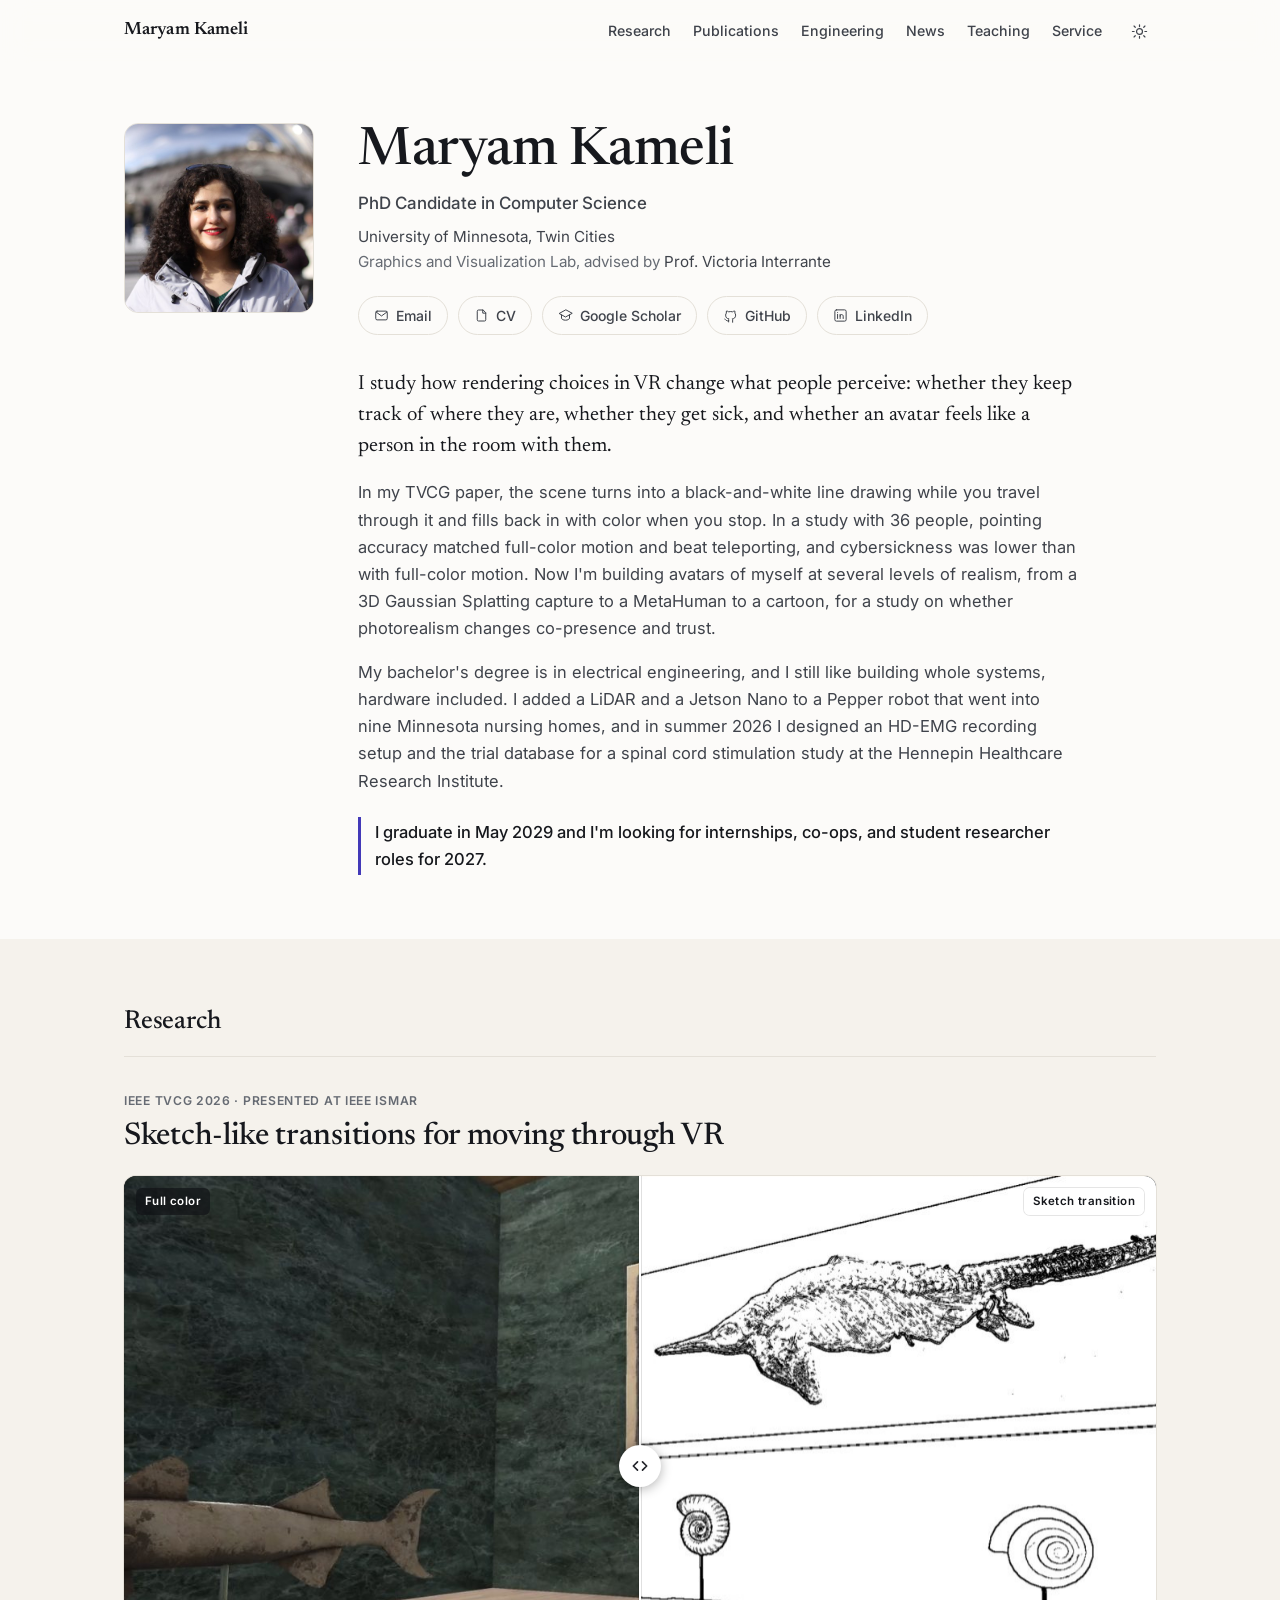
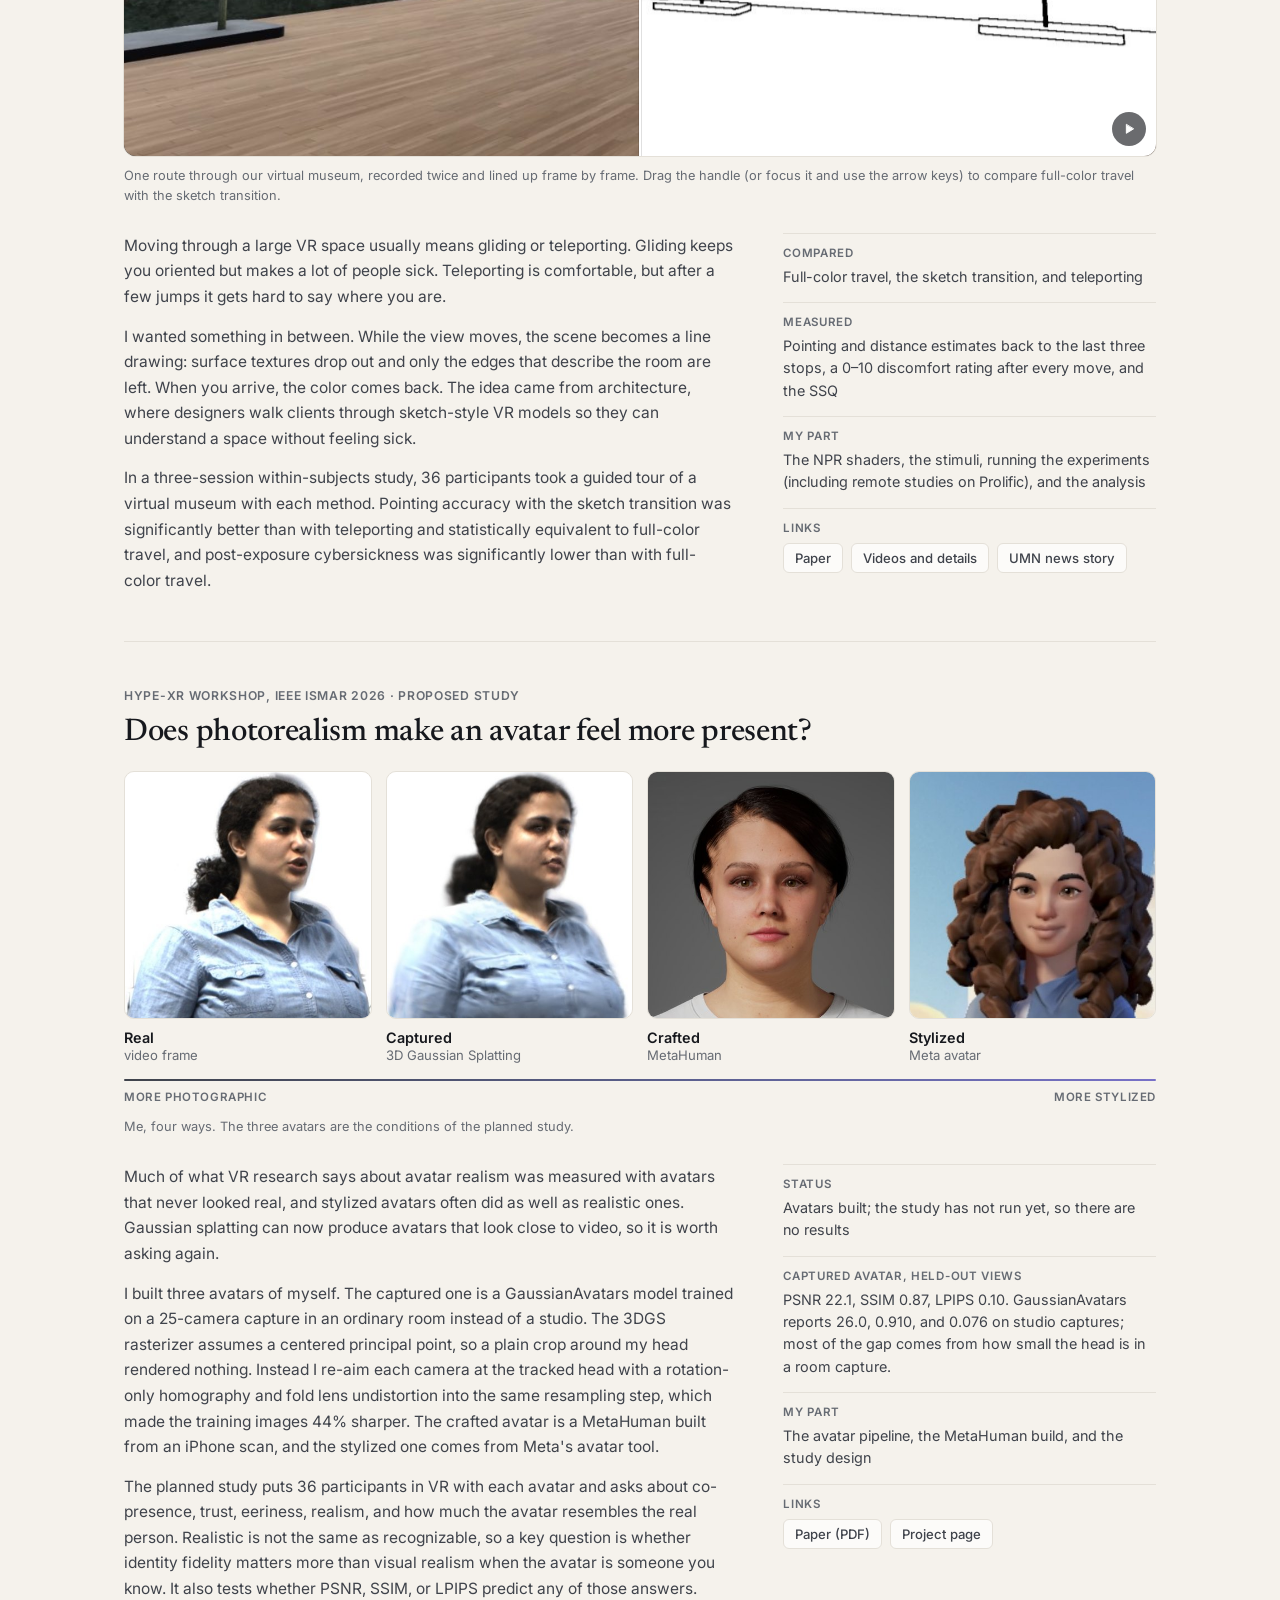
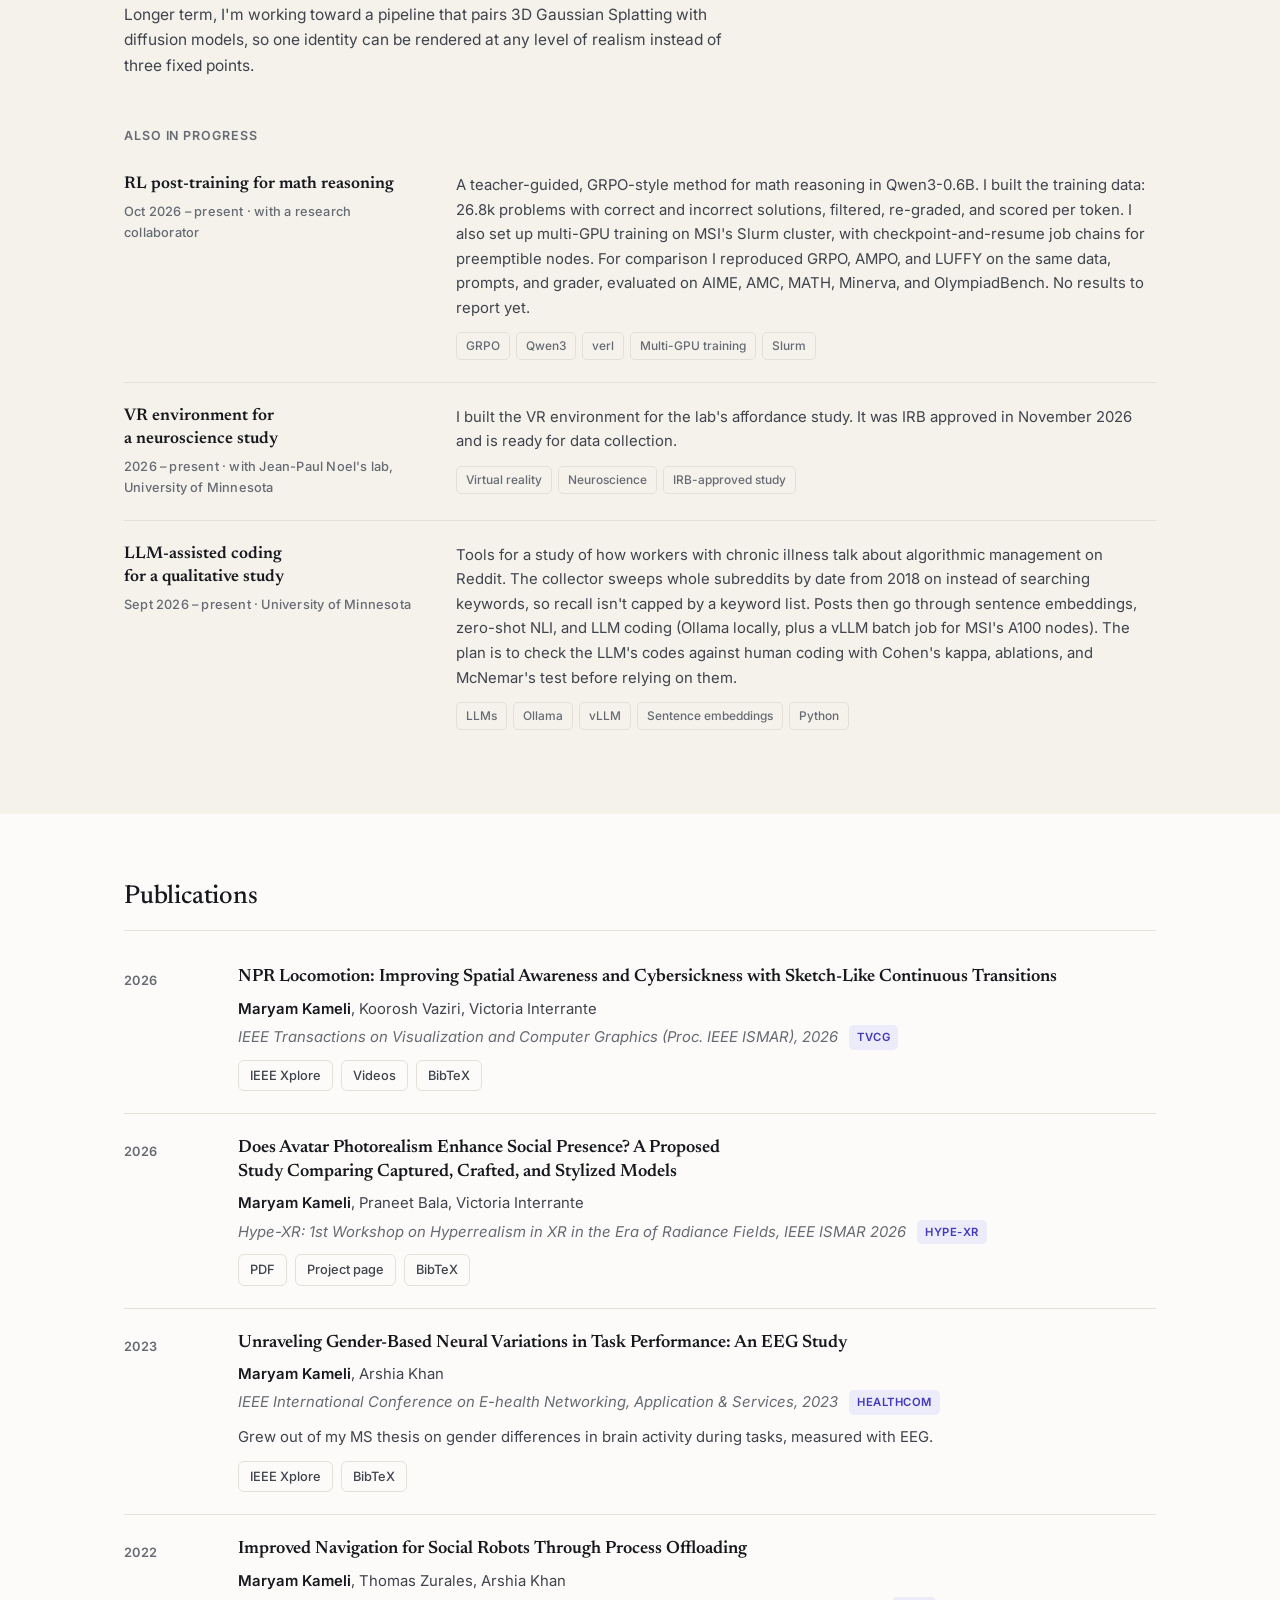
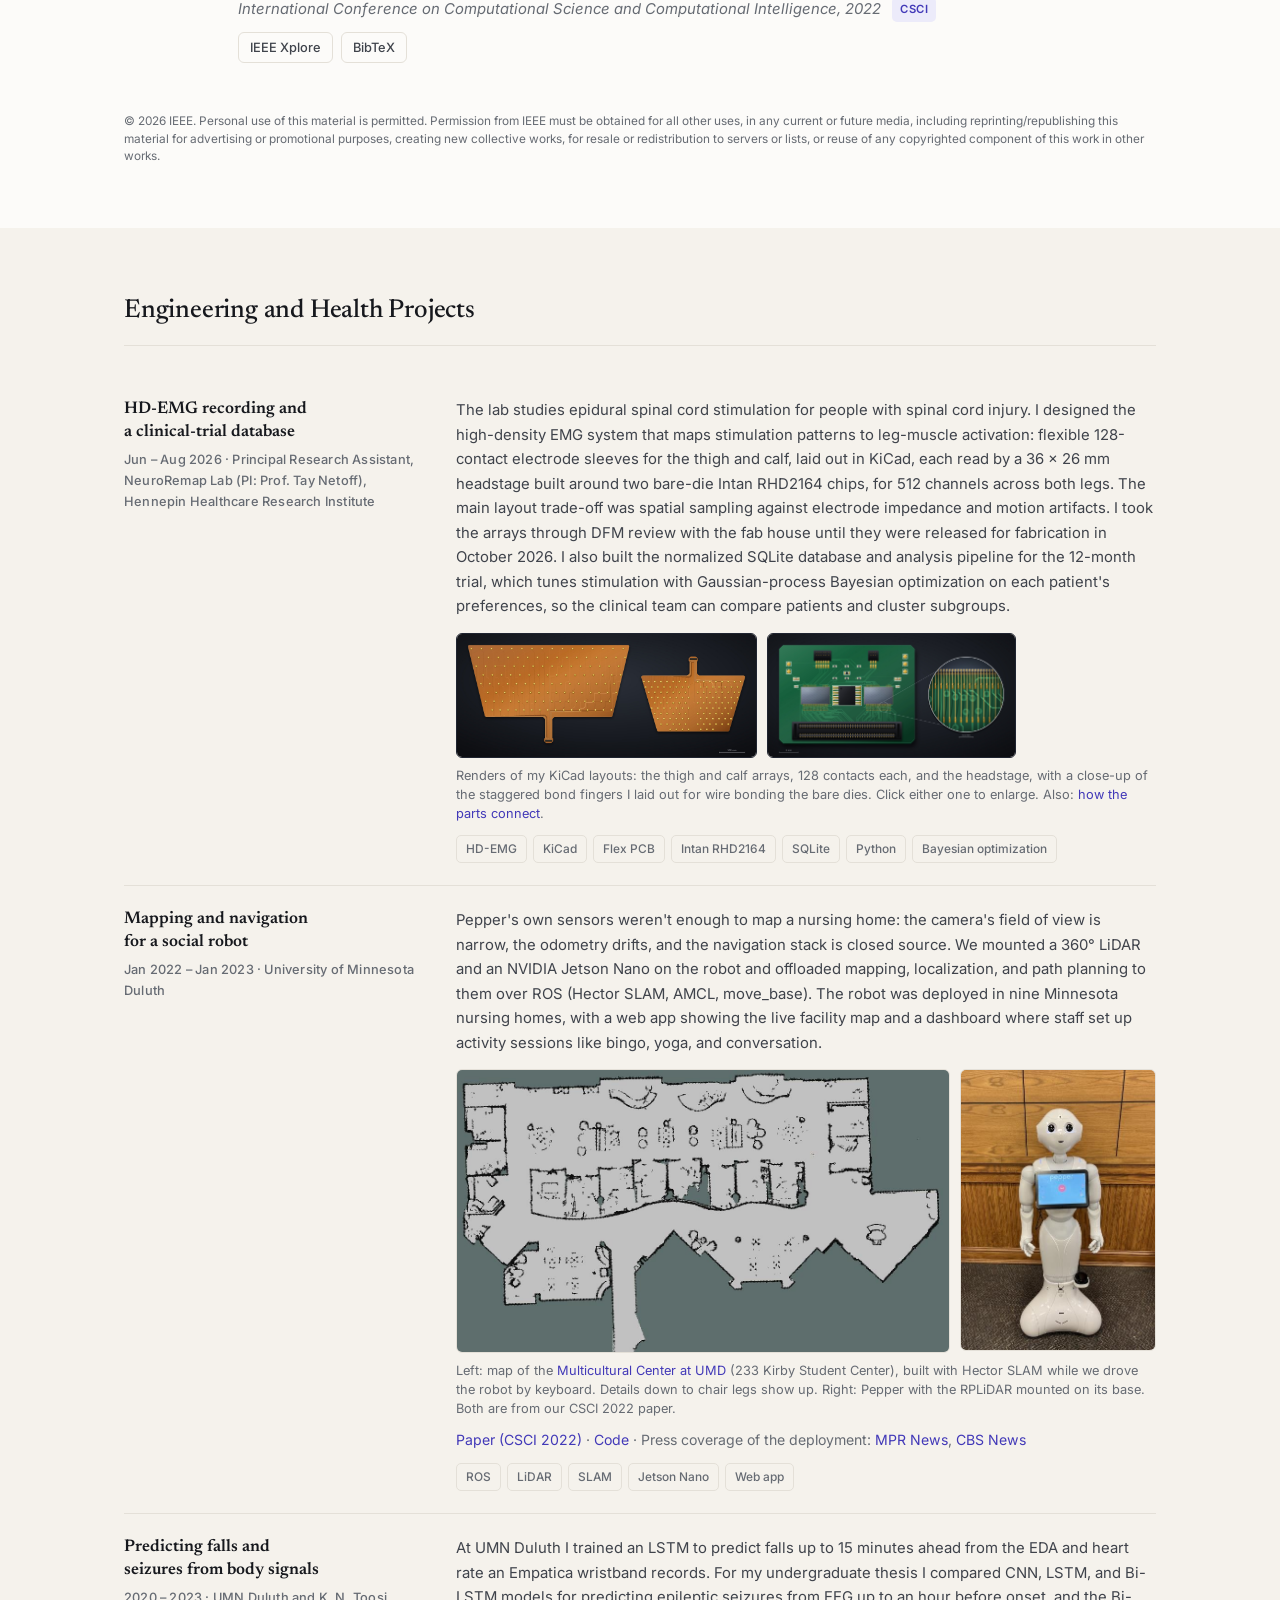
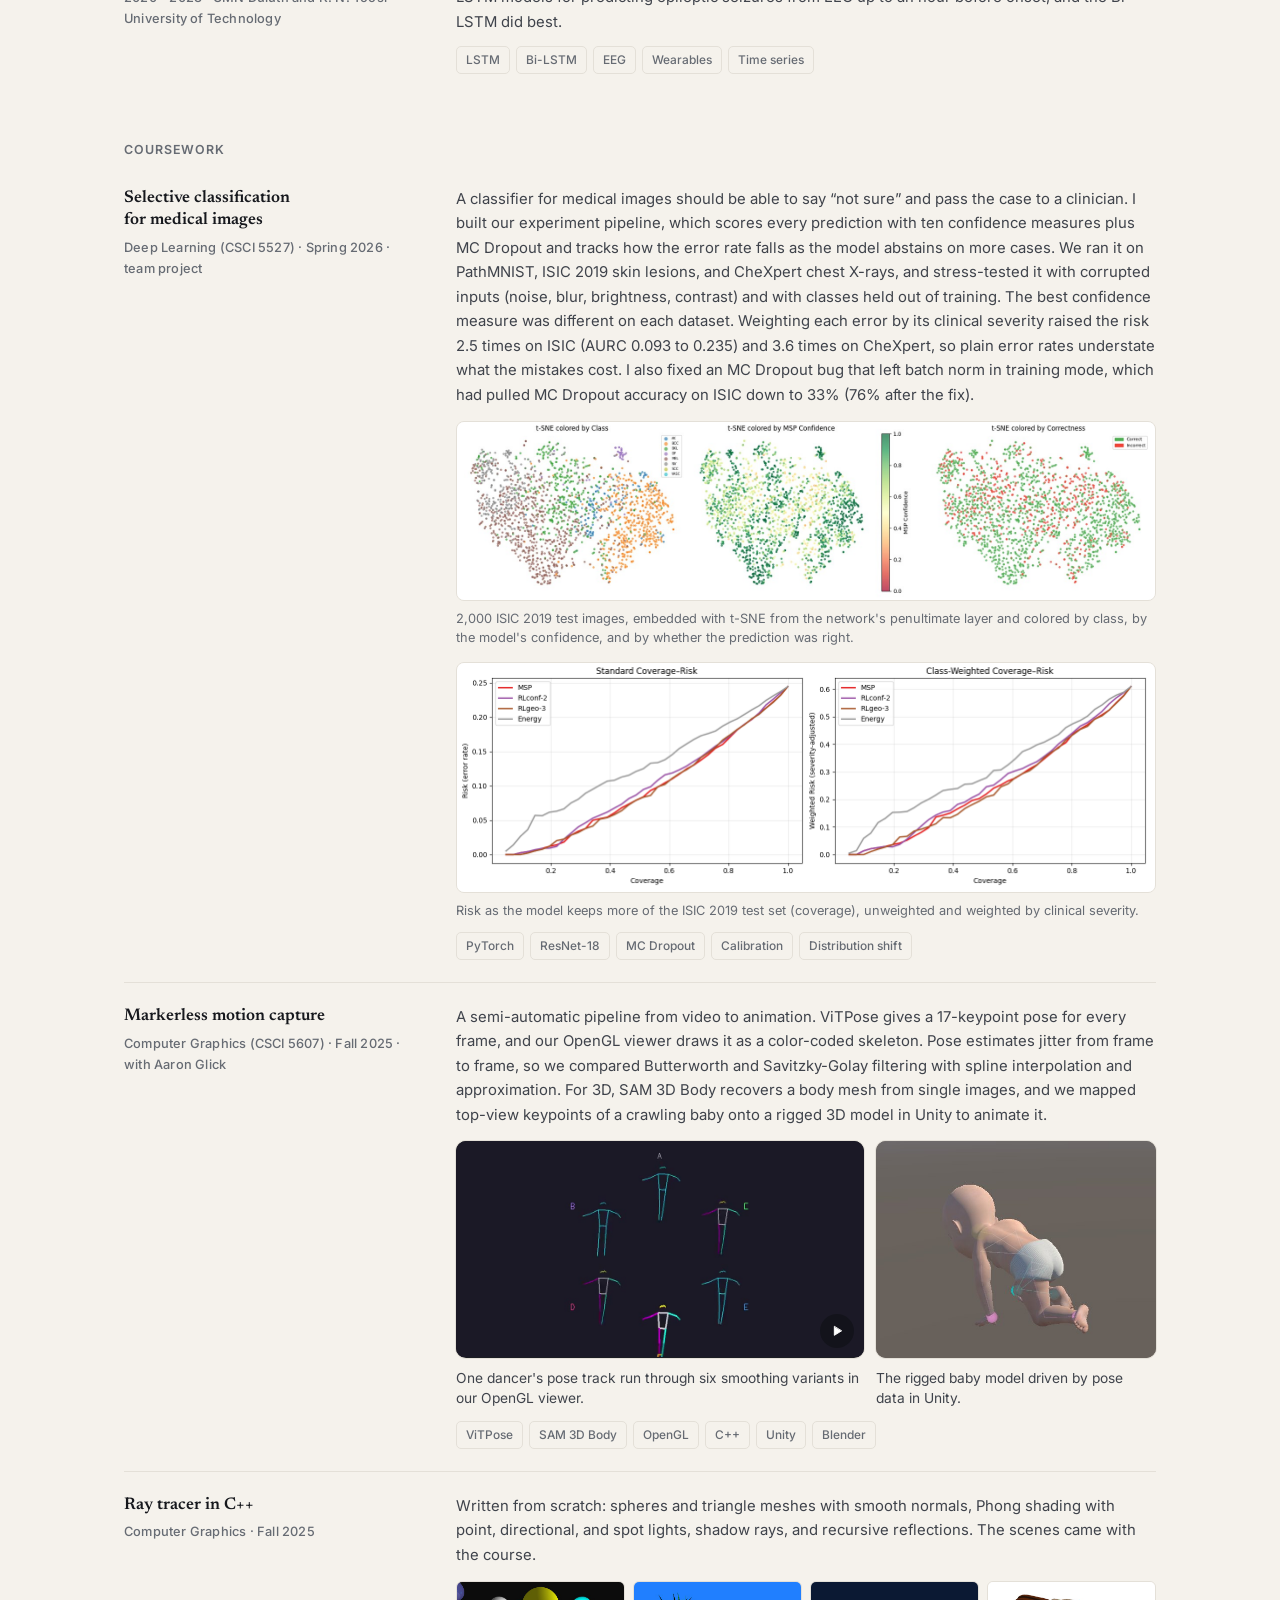
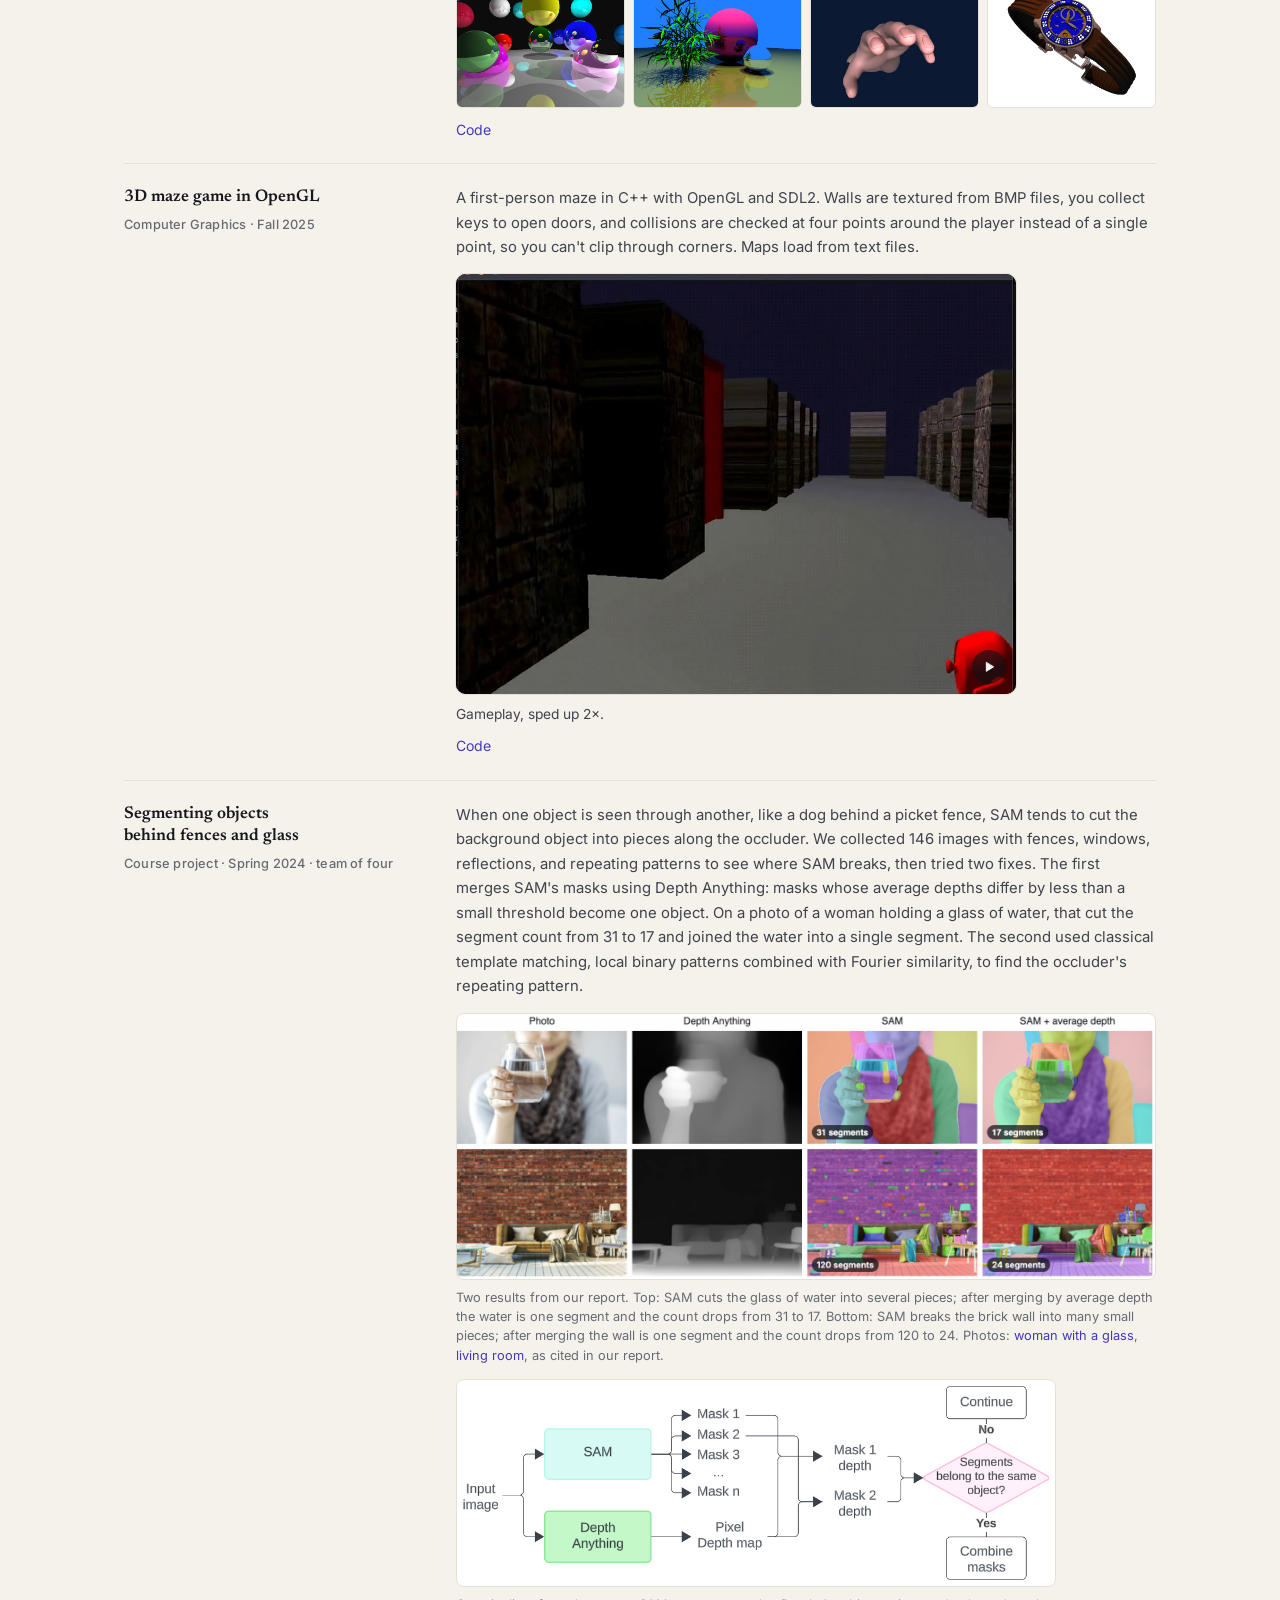
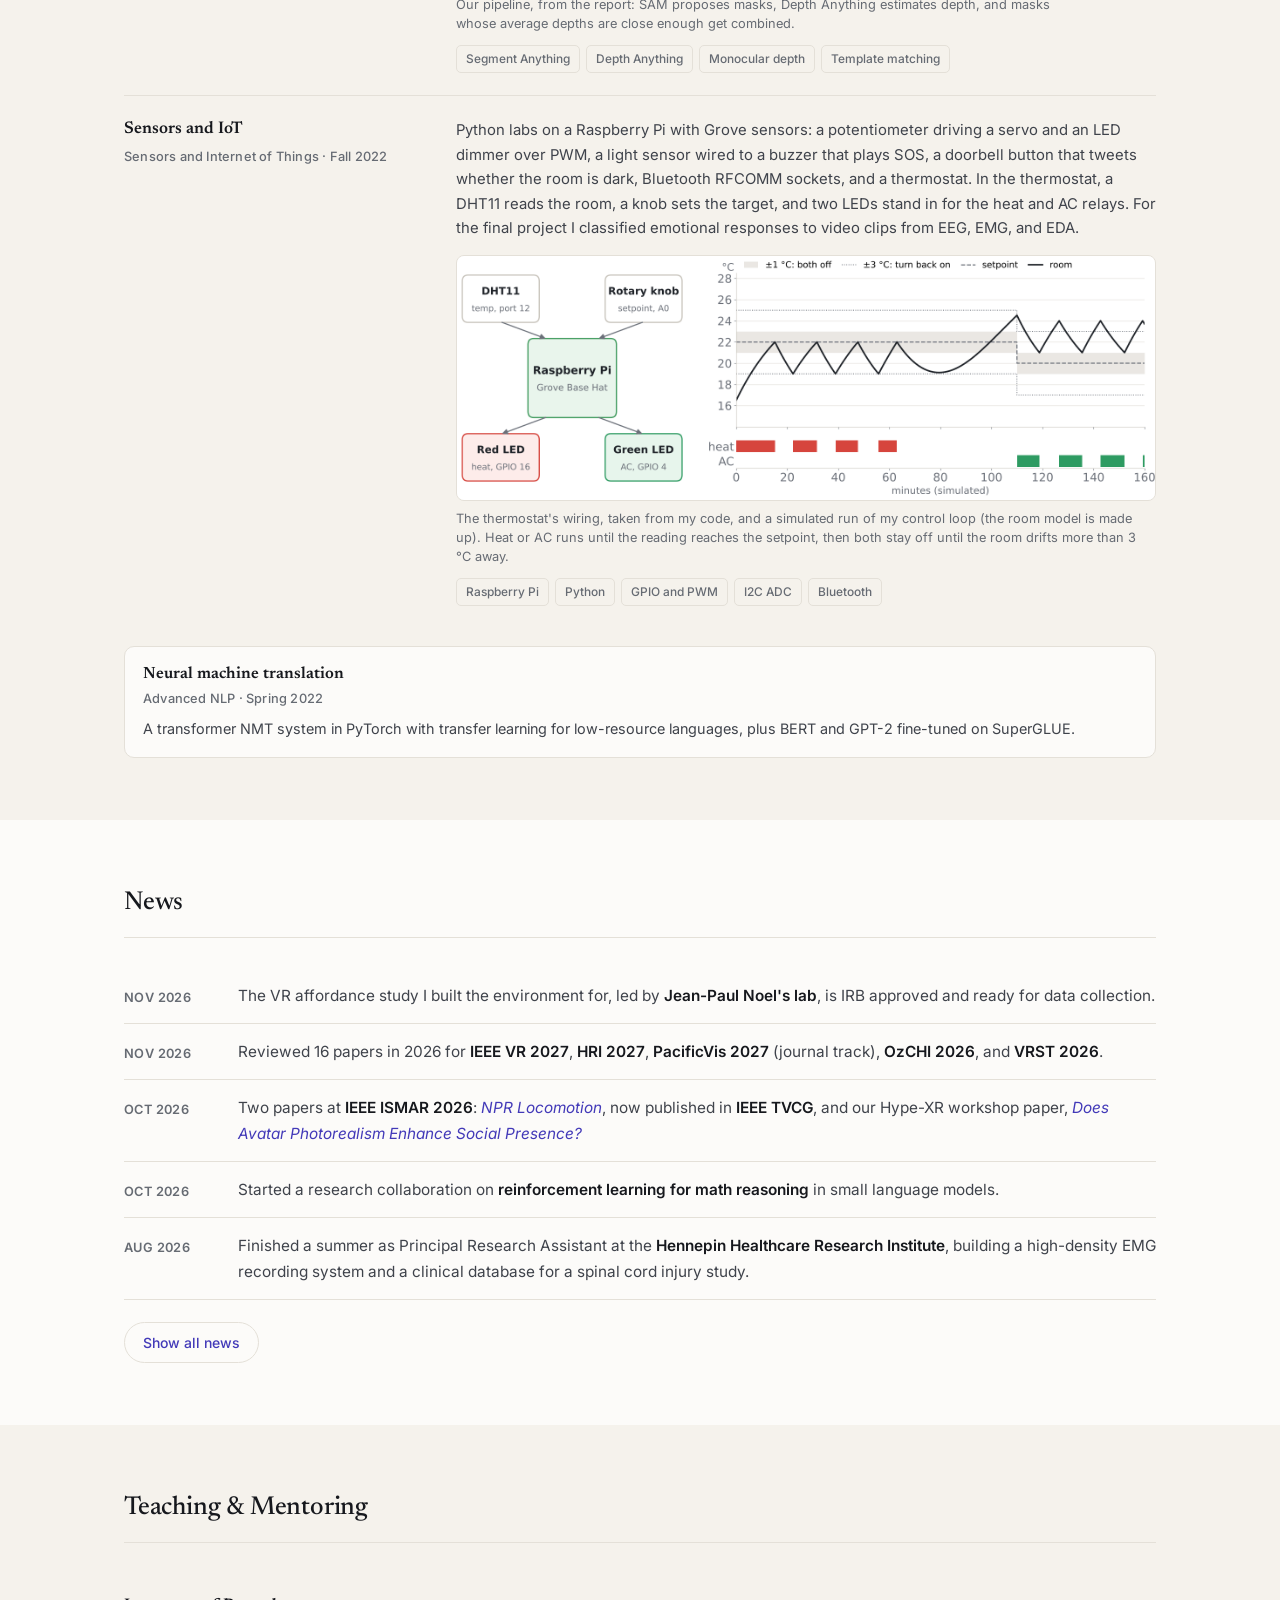
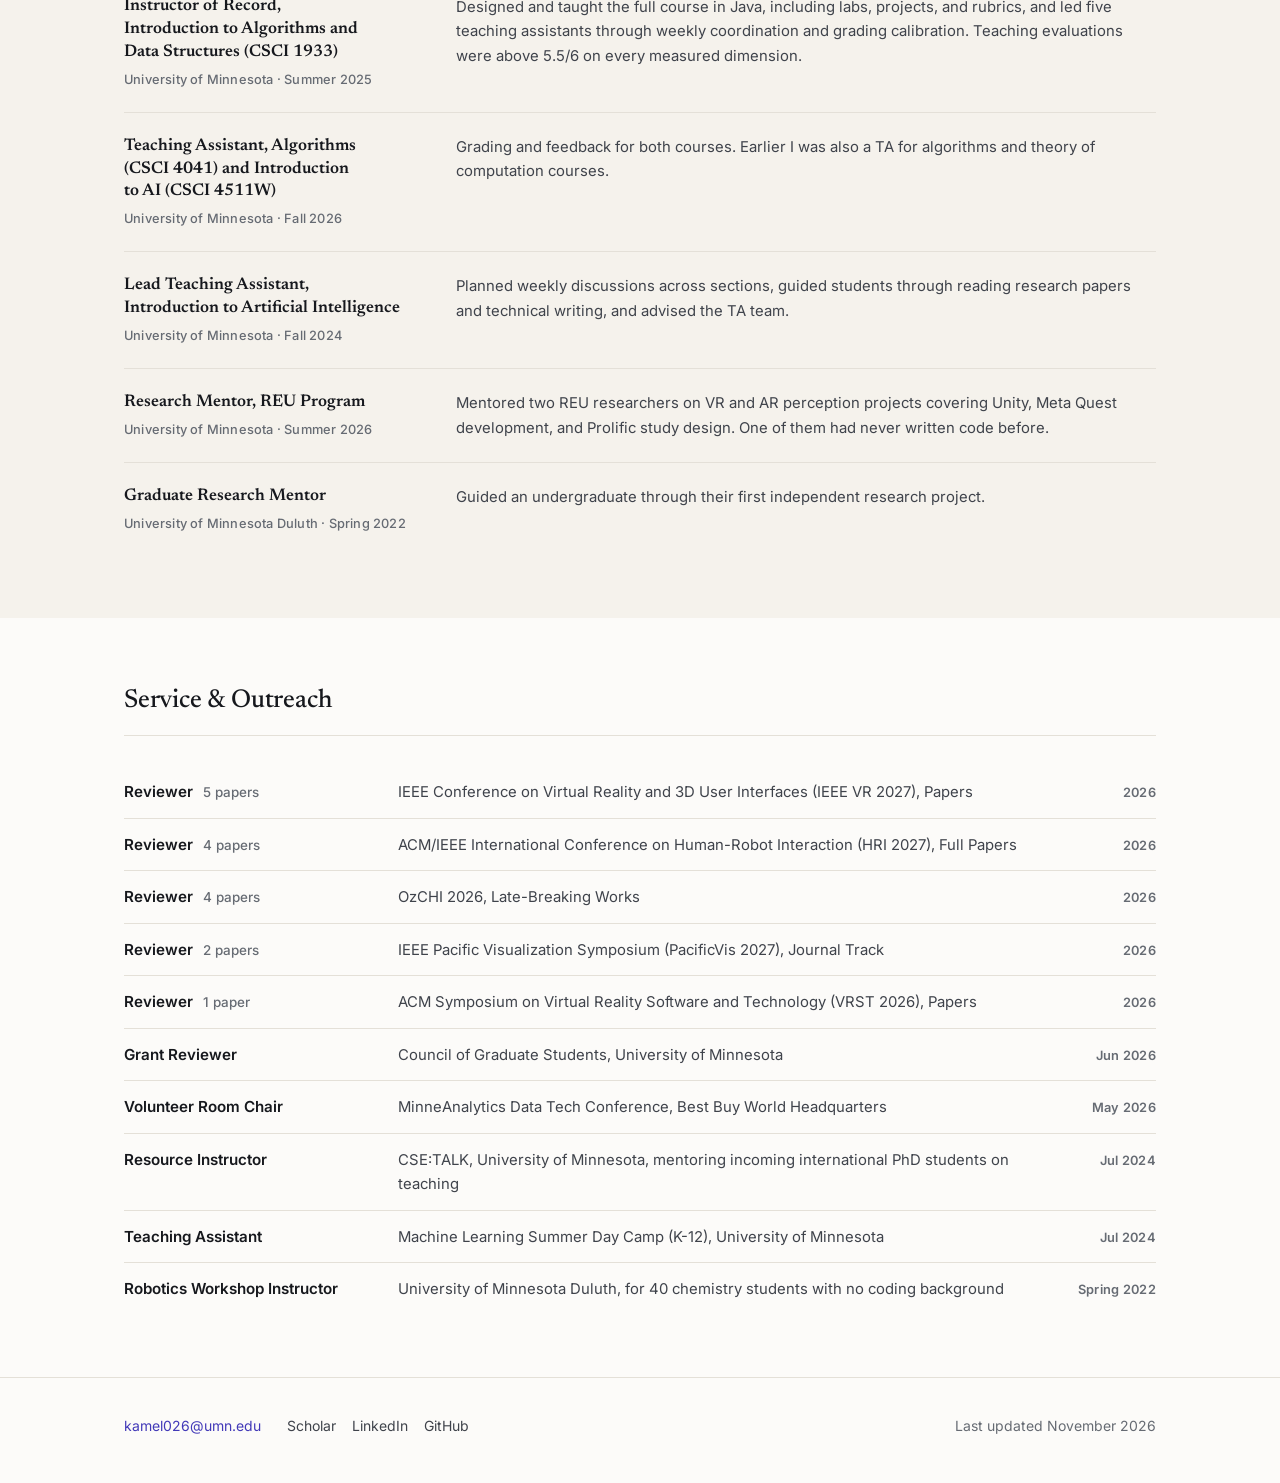
==== commit 5ecd5a51: "fix size" ====
--- a/index.html
+++ b/index.html
@@ -39,7 +39,7 @@
 <link href="https://fonts.googleapis.com/css2?family=Inter:wght@400;500;600&family=Newsreader:ital,opsz,wght@0,6..72,400;0,6..72,500;0,6..72,600;1,6..72,400&display=swap" rel="stylesheet">
 
 <!-- EDIT: bump the ?v= number whenever you change style.css or main.js, so browsers load the new file -->
-<link rel="stylesheet" href="style.css?v=20261114d">
+<link rel="stylesheet" href="style.css?v=20261114e">
 
 <!-- Lets search engines connect this page to your Scholar, LinkedIn and GitHub profiles. -->
 <script type="application/ld+json">
@@ -427,11 +427,11 @@
         </div>
         <div class="row-body">
           <p>The lab studies epidural spinal cord stimulation for people with spinal cord injury. I designed the high-density EMG system that maps stimulation patterns to leg-muscle activation: flexible 128-contact electrode sleeves for the thigh and calf, laid out in KiCad, each read by a 36 &times; 26 mm headstage built around two bare-die Intan RHD2164 chips, for 512 channels across both legs. The main layout trade-off was spatial sampling against electrode impedance and motion artifacts. I took the arrays through DFM review with the fab house until they were released for fabrication in October 2026. I also built the normalized SQLite database and analysis pipeline for the 12-month trial, which tunes stimulation with Gaussian-process Bayesian optimization on each patient's preferences, so the clinical team can compare patients and cluster subgroups.</p>
-          <div class="renders">
-            <a href="assets/img/hhri-arrays-render.jpg"><img src="assets/img/hhri-arrays-render.jpg" width="2000" height="822" loading="lazy" decoding="async" alt="Render of the two flexible electrode arrays on amber polyimide: a wide trapezoid for the thigh and a smaller one for the calf, each with 128 round gold contacts, routed traces, and a narrow tail that ends in a board-to-board connector. A 100 mm scale bar sits in the corner."></a>
-            <a href="assets/img/hhri-headstage-render.jpg"><img src="assets/img/hhri-headstage-render.jpg" width="2000" height="997" loading="lazy" decoding="async" alt="Render of the 36 by 26 mm headstage: two bare silicon amplifier dies with gold wire bonds, a TSSOP chip between them, two small Omnetics connectors at the top, test points and tiny passives, and a long Samtec connector along the bottom edge. A magnifier shows the edge of one die, where gold wires run from the die pads to two staggered rows of bond fingers."></a>
+          <div class="pair-fit renders-small">
+            <a href="assets/img/hhri-arrays-render.jpg" style="flex: 2.433"><img src="assets/img/hhri-arrays-render.jpg" width="2000" height="822" loading="lazy" decoding="async" alt="Render of the two flexible electrode arrays on amber polyimide: a wide trapezoid for the thigh and a smaller one for the calf, each with 128 round gold contacts, routed traces, and a narrow tail that ends in a board-to-board connector. A 100 mm scale bar sits in the corner."></a>
+            <a href="assets/img/hhri-headstage-render.jpg" style="flex: 2.006"><img src="assets/img/hhri-headstage-render.jpg" width="2000" height="997" loading="lazy" decoding="async" alt="Render of the 36 by 26 mm headstage: two bare silicon amplifier dies with gold wire bonds, a TSSOP chip between them, two small Omnetics connectors at the top, test points and tiny passives, and a long Samtec connector along the bottom edge. A magnifier shows the edge of one die, where gold wires run from the die pads to two staggered rows of bond fingers."></a>
           </div>
-          <p class="gallery-caption">Renders of my KiCad layouts. Top: the thigh and calf arrays, 128 contacts each. Bottom: the headstage, with a close-up of the staggered bond fingers I laid out for wire bonding the bare dies. Also: <a href="assets/img/hhri-system.jpg">how the parts connect</a>.</p>
+          <p class="gallery-caption">Renders of my KiCad layouts: the thigh and calf arrays, 128 contacts each, and the headstage, with a close-up of the staggered bond fingers I laid out for wire bonding the bare dies. Click either one to enlarge. Also: <a href="assets/img/hhri-system.jpg">how the parts connect</a>.</p>
           <p class="tags"><span>HD-EMG</span><span>KiCad</span><span>Flex PCB</span><span>Intan RHD2164</span><span>SQLite</span><span>Python</span><span>Bayesian optimization</span></p>
         </div>
       </article>
@@ -496,8 +496,8 @@
         </div>
         <div class="row-body">
           <p>A semi-automatic pipeline from video to animation. ViTPose gives a 17-keypoint pose for every frame, and our OpenGL viewer draws it as a color-coded skeleton. Pose estimates jitter from frame to frame, so we compared Butterworth and Savitzky-Golay filtering with spline interpolation and approximation. For 3D, SAM 3D Body recovers a body mesh from single images, and we mapped top-view keypoints of a crawling baby onto a rigged 3D model in Unity to animate it.</p>
-          <div class="media-pair">
-          <figure class="clip row-clip">
+          <div class="media-fit">
+          <figure class="clip row-clip" style="flex: 1.89">
             <div class="clip-media" style="aspect-ratio: 960 / 508">
               <video muted loop playsinline preload="metadata" data-autoplay poster="assets/video/mocap-smoothing-poster.jpg" aria-label="Six stick-figure skeletons of the same dancer moving in sync, each smoothed differently">
                 <source src="assets/video/mocap-smoothing.mp4" type="video/mp4">
@@ -509,7 +509,7 @@
             </div>
             <figcaption>One dancer's pose track run through six smoothing variants in our OpenGL viewer.</figcaption>
           </figure>
-          <figure class="clip row-clip">
+          <figure class="clip row-clip" style="flex: 1.294">
             <div class="clip-media" style="aspect-ratio: 559 / 432; background:#6b6460">
               <img src="assets/img/mocap-rig.jpg" width="559" height="432" loading="lazy" decoding="async" alt="A rigged 3D baby model on all fours, with its skeleton and joint targets visible, posed from pose-tracking data.">
             </div>
@@ -806,6 +806,6 @@
 </footer>
 
 <p class="sr-only" id="liveStatus" role="status" aria-live="polite"></p>
-<script src="main.js?v=20261114d"></script>
+<script src="main.js?v=20261114e"></script>
 </body>
 </html>
--- a/style.css
+++ b/style.css
@@ -594,10 +594,13 @@
 .pair-fit a { display: block; min-width: 0; }
 .pair-fit img { width: 100%; height: auto; display: block; border: 1px solid var(--line); border-radius: 6px; }
 
-/* renders of the HD-EMG boards */
-.renders { display: grid; gap: 10px; margin-top: 14px; max-width: 760px; }
-.renders a { display: block; border-radius: 8px; overflow: hidden; border: 1px solid #1f2430; background: #10141c; }
-.renders img { width: 100%; height: auto; display: block; }
+/* renders of the HD-EMG boards: small thumbnails, click to enlarge */
+.renders-small { max-width: 560px; }
+.renders-small img { border-color: #1f2430; background: #10141c; }
+
+/* video + image side by side at equal height (flex values = aspect ratios) */
+.media-fit { display: flex; gap: 12px; align-items: flex-start; max-width: 760px; margin-top: 14px; }
+.media-fit > figure { min-width: 0; margin: 0; max-width: none; }
 
 /* result plots (selective classification) */
 .plot { margin: 14px 0 0; max-width: 760px; }
@@ -768,6 +771,8 @@
   .gallery { grid-template-columns: repeat(2, minmax(0, 1fr)); }
   .gallery-3 { grid-template-columns: 1fr; }
   .media-pair { grid-template-columns: 1fr; }
+  .media-fit { flex-direction: column; }
+  .media-fit > figure { flex: none !important; width: 100%; }
   .minis { grid-template-columns: 1fr; }
   .clips { grid-template-columns: 1fr; gap: 22px; }
   .wipe-stage { border-radius: 8px; }
